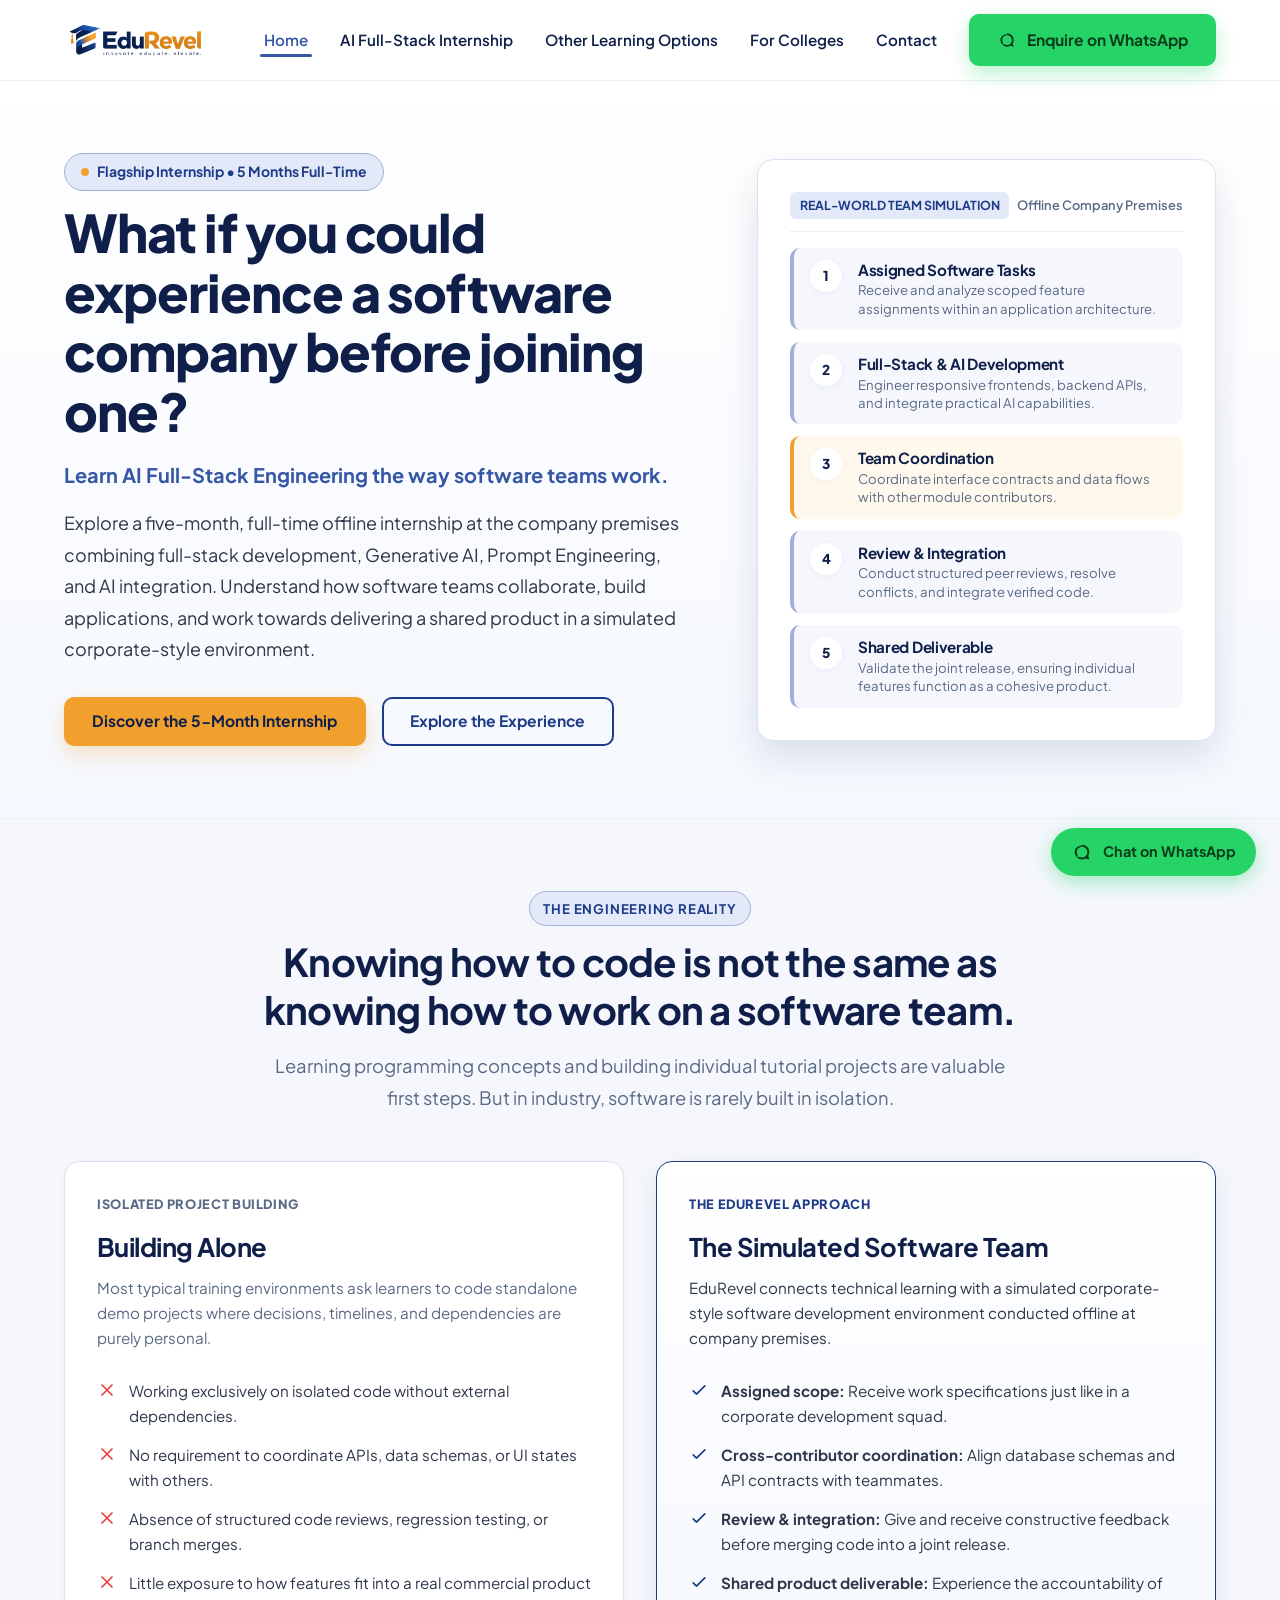
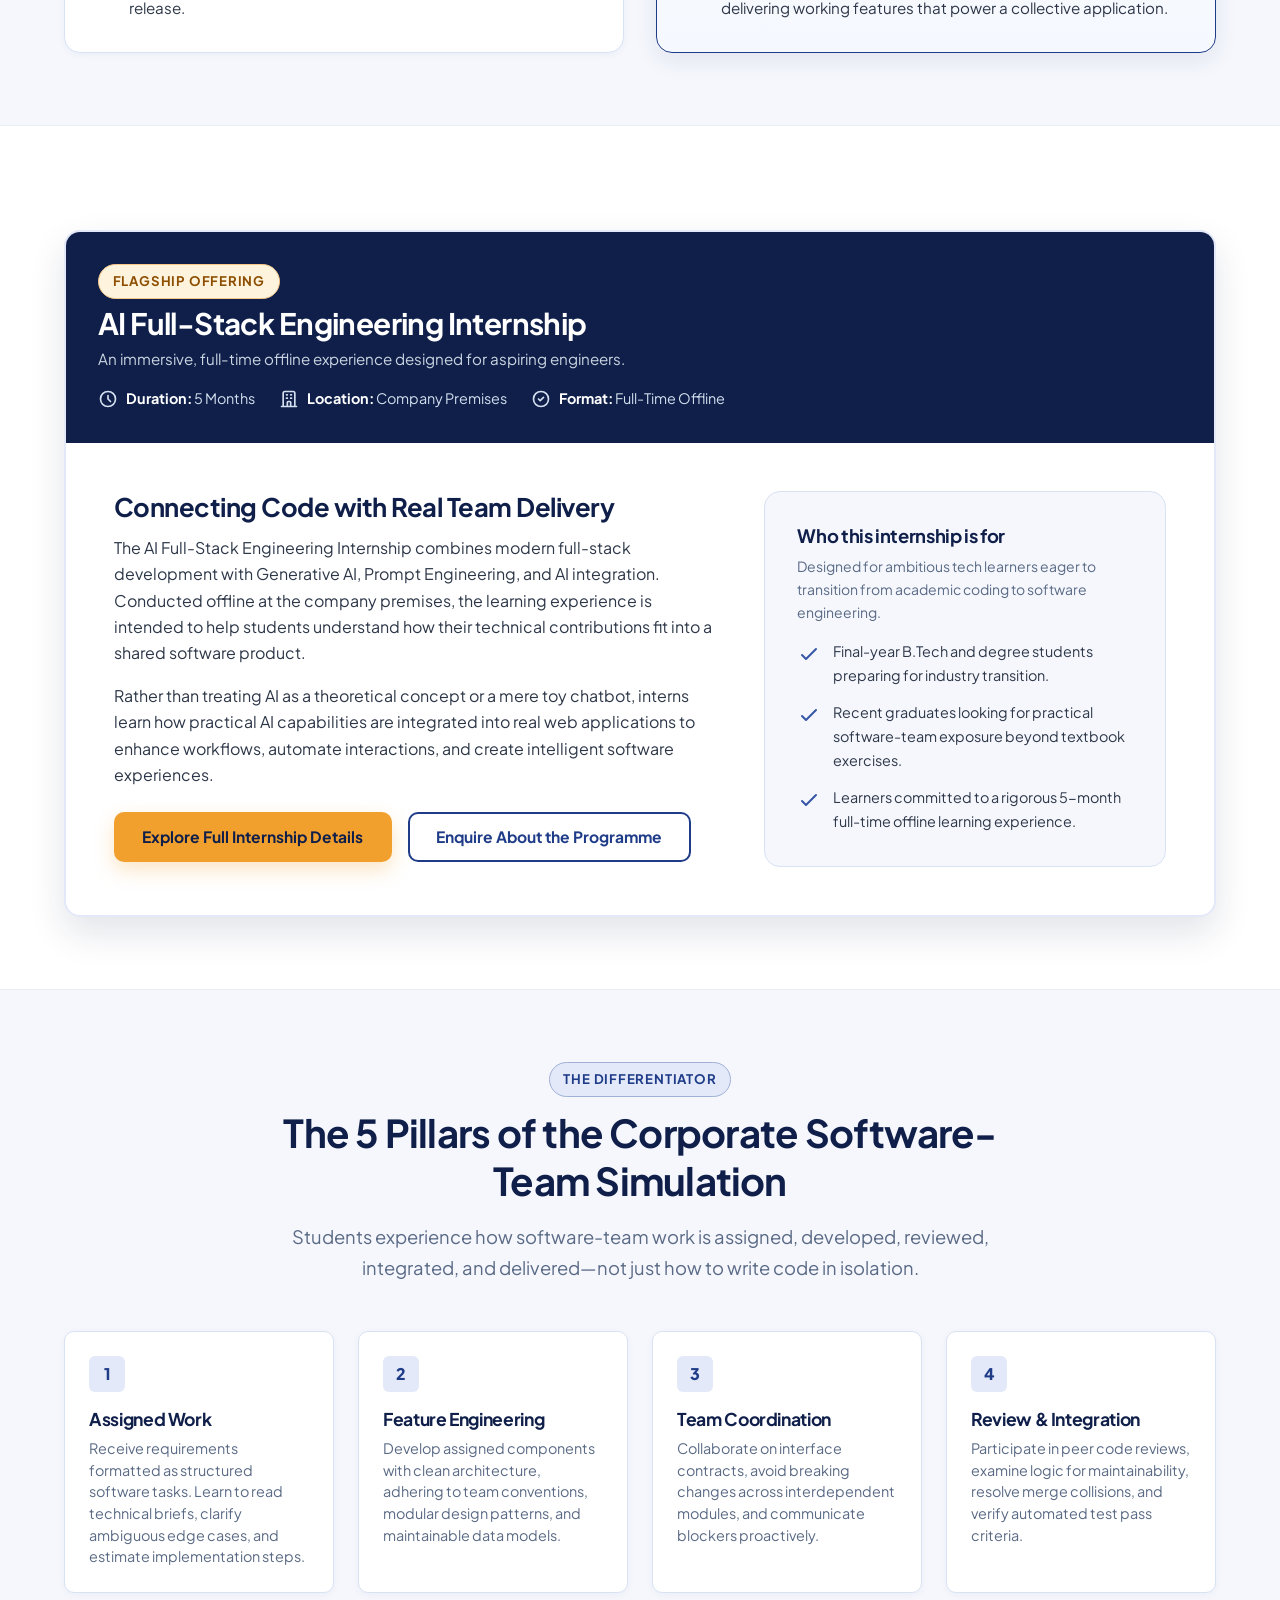
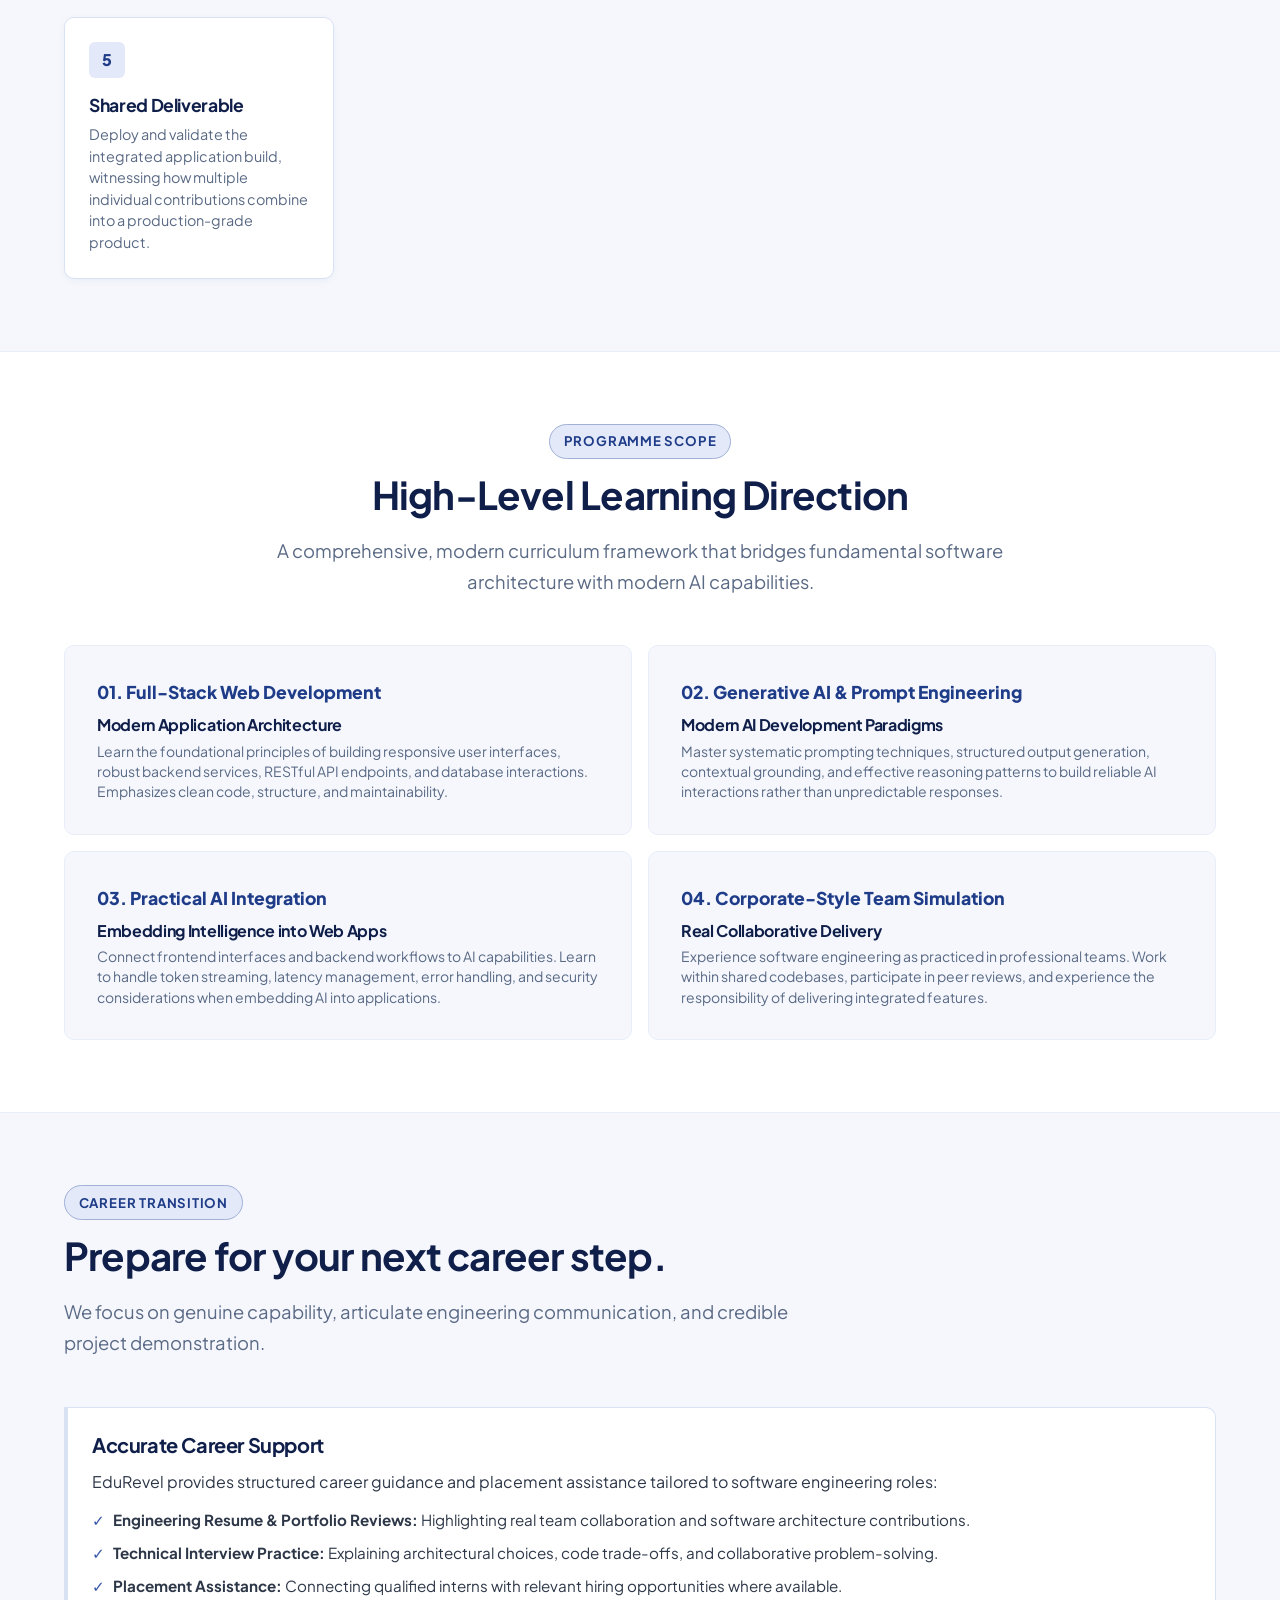
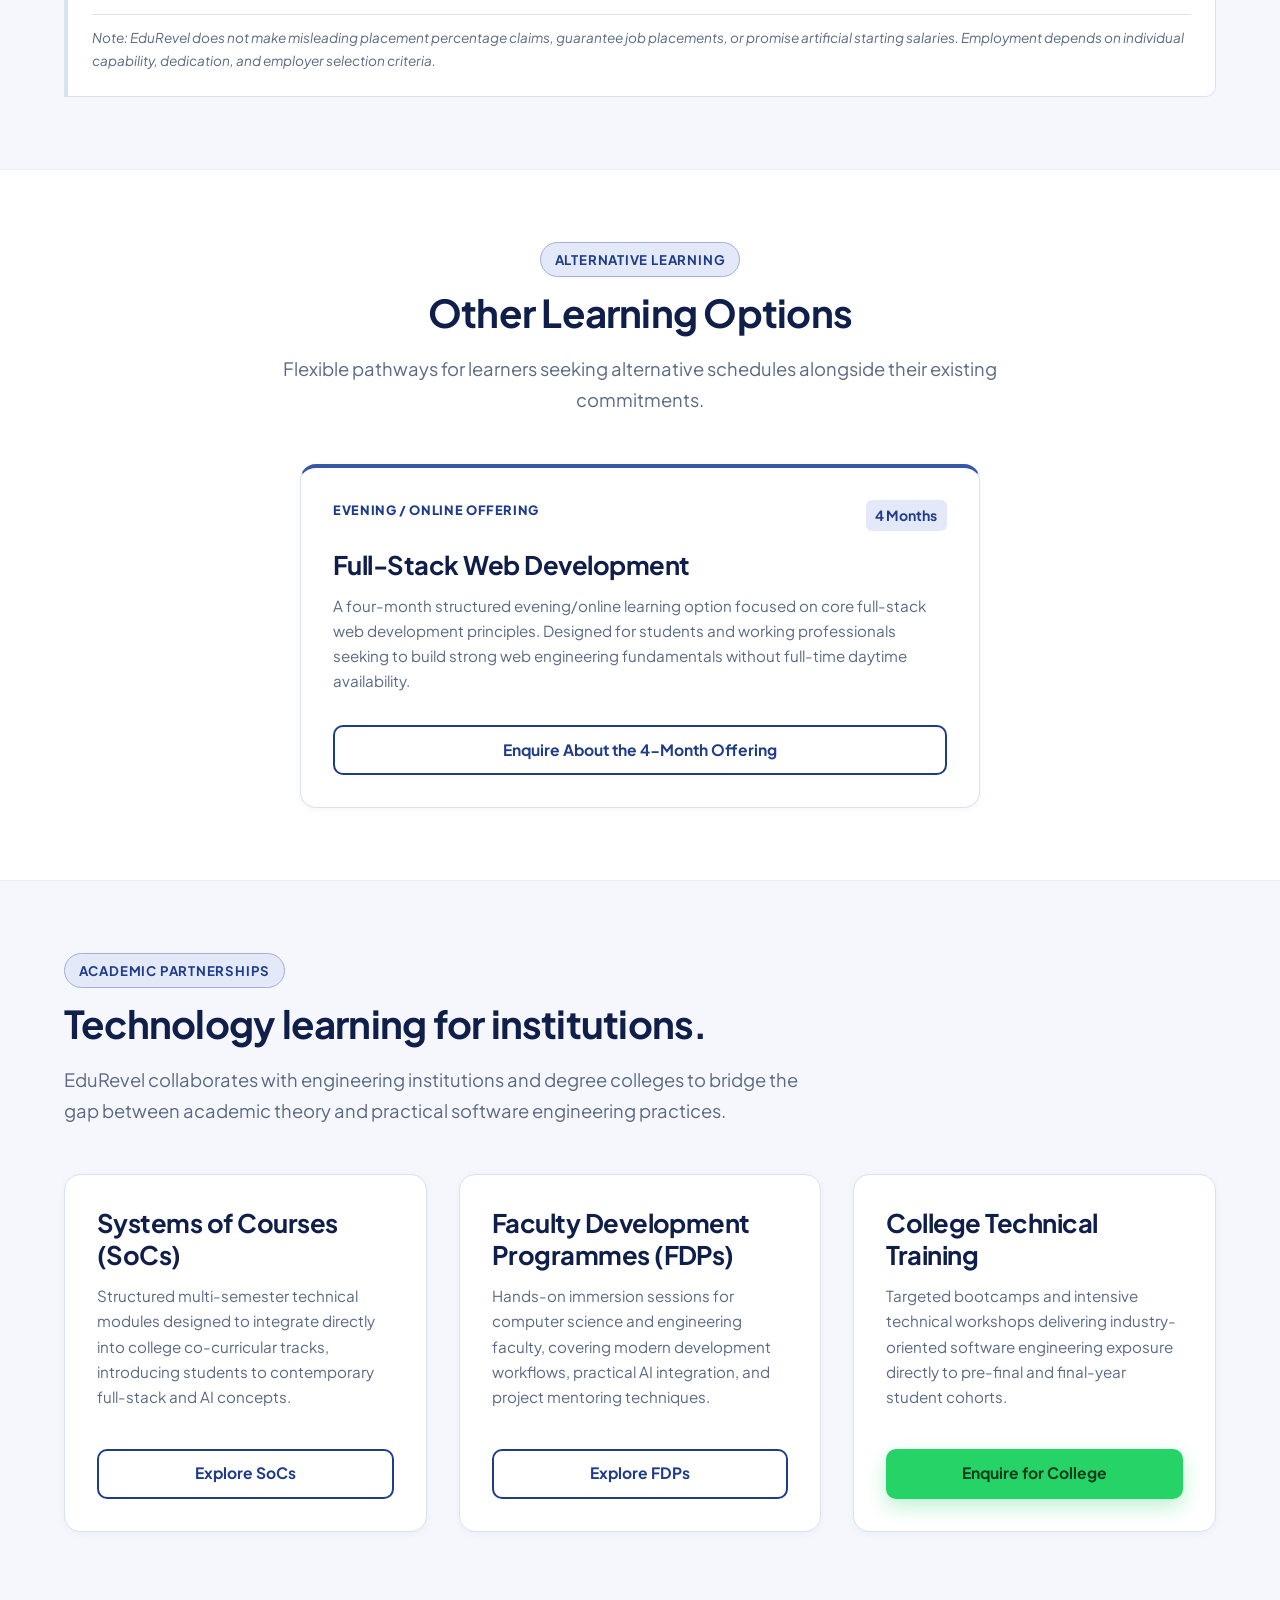
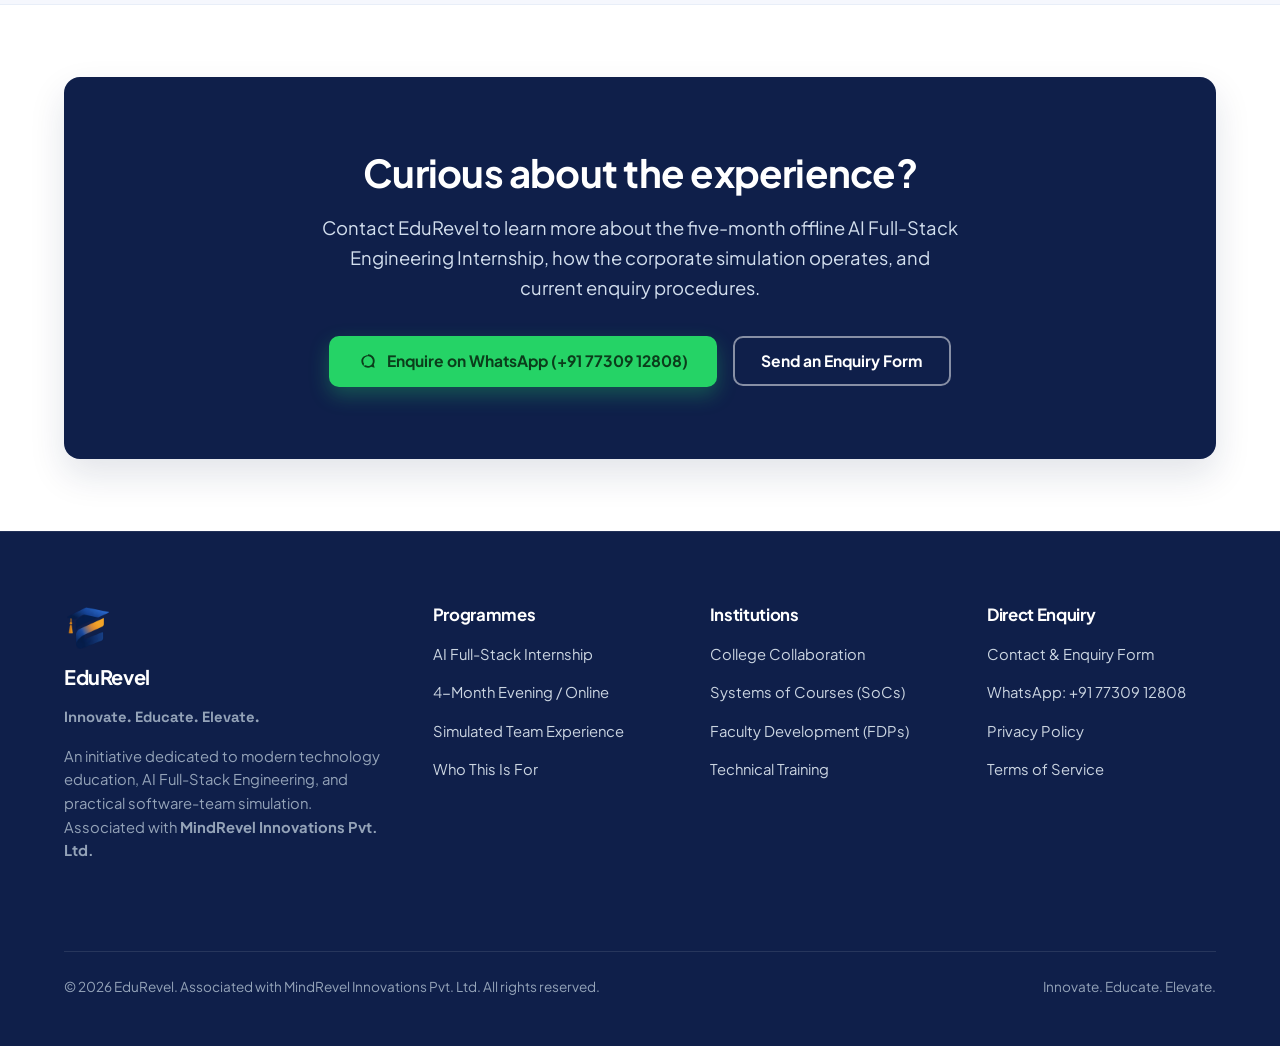
==== index.html @ 1d44868e "feat: complete EduRevel 2.0 rebuild conforming to updated specifications and mandatory rules" ====
<!DOCTYPE html>
<html lang="en">
<head>
  <meta charset="UTF-8">
  <meta name="viewport" content="width=device-width, initial-scale=1.0">
  <title>EduRevel — AI Full-Stack Engineering Internship | Innovate. Educate. Elevate.</title>
  <meta name="description" content="Explore EduRevel's 5-month, full-time offline AI Full-Stack Engineering Internship at company premises. Combine full-stack development, Generative AI, and Prompt Engineering with a simulated corporate software-team experience.">
  <meta name="keywords" content="AI Full-Stack Engineering Internship, Full-Stack Development, Generative AI, Prompt Engineering, Software Team Experience, EduRevel">
  
  <!-- Favicons and Touch Icons -->
  <link rel="icon" type="image/x-icon" href="assets/favicon.ico">
  <link rel="icon" type="image/png" sizes="32x32" href="assets/favicon-32x32.png">
  <link rel="icon" type="image/png" sizes="16x16" href="assets/favicon-16x16.png">
  <link rel="apple-touch-icon" sizes="180x180" href="assets/apple-touch-icon.png">
  <link rel="manifest" href="site.webmanifest">
  <meta name="theme-color" content="#0F1F4A">

  <!-- Core Stylesheet -->
  <link rel="stylesheet" href="assets/css/style.css">
</head>
<body>

  <!-- Site Navigation Header -->
  <header class="site-header" id="siteHeader">
    <div class="container nav-container">
      <a href="index.html" class="brand-link" aria-label="EduRevel Home">
        <img src="assets/edurevel-logo-light-bg.png" alt="EduRevel — Innovate. Educate. Elevate." class="brand-logo" width="180" height="60">
      </a>

      <!-- Mobile Navigation Hamburger -->
      <button class="mobile-menu-btn" id="mobileMenuToggle" aria-label="Toggle navigation menu" aria-expanded="false" aria-controls="primaryNav">
        <svg xmlns="http://www.w3.org/2000/svg" fill="none" viewBox="0 0 24 24" stroke="currentColor" stroke-width="2">
          <path stroke-linecap="round" stroke-linejoin="round" d="M4 6h16M4 12h16M4 18h16" />
        </svg>
      </button>

      <!-- Desktop & Mobile Menu Navigation -->
      <nav class="site-nav" id="primaryNav" aria-label="Main Navigation">
        <ul class="nav-list">
          <li><a href="index.html" class="nav-link active" aria-current="page">Home</a></li>
          <li><a href="ai-fullstack-internship.html" class="nav-link">AI Full-Stack Internship</a></li>
          <li><a href="other-learning-options.html" class="nav-link">Other Learning Options</a></li>
          <li><a href="for-colleges.html" class="nav-link">For Colleges</a></li>
          <li><a href="contact.html" class="nav-link">Contact</a></li>
        </ul>
        <div class="nav-actions">
          <a href="https://wa.me/917730912808?text=Hi%20EduRevel%2C%20I%20am%20interested%20in%20the%205-Month%20AI%20Full-Stack%20Engineering%20Internship." target="_blank" rel="noopener noreferrer" class="btn btn-whatsapp" id="headerWhatsappBtn">
            <svg xmlns="http://www.w3.org/2000/svg" viewBox="0 0 24 24">
              <path d="M12.031 6.172c-3.181 0-5.767 2.586-5.768 5.766-.001 1.298.38 2.27 1.019 3.287l-.711 2.598 2.664-.699c.974.532 1.838.82 2.8.82 3.179 0 5.766-2.587 5.766-5.766.002-3.18-2.585-5.806-5.77-5.806zm0-2.172c4.418 0 8 3.582 8 8 0 1.488-.415 2.883-1.139 4.083l1.108 4.053-4.148-1.088c-1.157.653-2.483 1.026-3.821 1.026-4.418 0-8-3.582-8-8 0-4.418 3.582-7.074 8-7.074z"/>
            </svg>
            <span>Enquire on WhatsApp</span>
          </a>
        </div>
      </nav>
    </div>
  </header>

  <main>
    <!-- Section 2: Hero Section with Central Positioning -->
    <section class="hero-section" id="hero">
      <div class="container hero-grid">
        <div class="hero-content">
          <div class="hero-pill-badge">
            <span class="dot"></span>
            <span>Flagship Internship • 5 Months Full-Time</span>
          </div>
          <h1>What if you could experience a software company before joining one?</h1>
          <p class="hero-tagline">Learn AI Full-Stack Engineering the way software teams work.</p>
          <p class="hero-desc">
            Explore a five-month, full-time offline internship at the company premises combining full-stack development, Generative AI, Prompt Engineering, and AI integration. Understand how software teams collaborate, build applications, and work towards delivering a shared product in a simulated corporate-style environment.
          </p>
          <div class="button-group">
            <a href="ai-fullstack-internship.html" class="btn btn-amber" id="heroPrimaryCta">
              Discover the 5-Month Internship
            </a>
            <a href="#corporateSimulation" class="btn btn-outline" id="heroSecondaryCta">
              Explore the Experience
            </a>
          </div>
        </div>

        <!-- Corporate Simulation Architecture Diagram Preview -->
        <div class="hero-visual-card">
          <div class="visual-header">
            <span class="visual-header-badge">Real-World Team Simulation</span>
            <span style="font-size: 0.8rem; color: var(--color-text-muted); font-weight: 600;">Offline Company Premises</span>
          </div>
          <div class="sim-workflow-steps">
            <div class="sim-step">
              <div class="sim-step-icon">1</div>
              <div class="sim-step-info">
                <h4>Assigned Software Tasks</h4>
                <p>Receive and analyze scoped feature assignments within an application architecture.</p>
              </div>
            </div>
            <div class="sim-step">
              <div class="sim-step-icon">2</div>
              <div class="sim-step-info">
                <h4>Full-Stack &amp; AI Development</h4>
                <p>Engineer responsive frontends, backend APIs, and integrate practical AI capabilities.</p>
              </div>
            </div>
            <div class="sim-step active-step">
              <div class="sim-step-icon">3</div>
              <div class="sim-step-info">
                <h4>Team Coordination</h4>
                <p>Coordinate interface contracts and data flows with other module contributors.</p>
              </div>
            </div>
            <div class="sim-step">
              <div class="sim-step-icon">4</div>
              <div class="sim-step-info">
                <h4>Review &amp; Integration</h4>
                <p>Conduct structured peer reviews, resolve conflicts, and integrate verified code.</p>
              </div>
            </div>
            <div class="sim-step">
              <div class="sim-step-icon">5</div>
              <div class="sim-step-info">
                <h4>Shared Deliverable</h4>
                <p>Validate the joint release, ensuring individual features function as a cohesive product.</p>
              </div>
            </div>
          </div>
        </div>
      </div>
    </section>

    <!-- Section 3: The Gap Between Knowing Technologies and Working on Software Teams -->
    <section class="section section-pale" id="learningGap">
      <div class="container">
        <div class="section-header text-center">
          <span class="eyebrow-badge">The Engineering Reality</span>
          <h2>Knowing how to code is not the same as knowing how to work on a software team.</h2>
          <p class="lead">
            Learning programming concepts and building individual tutorial projects are valuable first steps. But in industry, software is rarely built in isolation.
          </p>
        </div>

        <div class="gap-grid">
          <!-- Traditional / Isolated Learning Card -->
          <div class="comparison-card">
            <span class="comparison-tag standard">Isolated Project Building</span>
            <h3>Building Alone</h3>
            <p style="color: var(--color-text-muted); font-size: 0.95rem;">
              Most typical training environments ask learners to code standalone demo projects where decisions, timelines, and dependencies are purely personal.
            </p>
            <ul class="comparison-list">
              <li>
                <svg fill="none" stroke="#E53E3E" viewBox="0 0 24 24"><path stroke-linecap="round" stroke-linejoin="round" stroke-width="2" d="M6 18L18 6M6 6l12 12"/></svg>
                <span>Working exclusively on isolated code without external dependencies.</span>
              </li>
              <li>
                <svg fill="none" stroke="#E53E3E" viewBox="0 0 24 24"><path stroke-linecap="round" stroke-linejoin="round" stroke-width="2" d="M6 18L18 6M6 6l12 12"/></svg>
                <span>No requirement to coordinate APIs, data schemas, or UI states with others.</span>
              </li>
              <li>
                <svg fill="none" stroke="#E53E3E" viewBox="0 0 24 24"><path stroke-linecap="round" stroke-linejoin="round" stroke-width="2" d="M6 18L18 6M6 6l12 12"/></svg>
                <span>Absence of structured code reviews, regression testing, or branch merges.</span>
              </li>
              <li>
                <svg fill="none" stroke="#E53E3E" viewBox="0 0 24 24"><path stroke-linecap="round" stroke-linejoin="round" stroke-width="2" d="M6 18L18 6M6 6l12 12"/></svg>
                <span>Little exposure to how features fit into a real commercial product release.</span>
              </li>
            </ul>
          </div>

          <!-- EduRevel Corporate-Style Approach -->
          <div class="comparison-card highlight">
            <span class="comparison-tag edurevel">The EduRevel Approach</span>
            <h3>The Simulated Software Team</h3>
            <p style="color: var(--color-text-body); font-size: 0.95rem;">
              EduRevel connects technical learning with a simulated corporate-style software development environment conducted offline at company premises.
            </p>
            <ul class="comparison-list">
              <li>
                <svg fill="none" stroke="#1F3C88" viewBox="0 0 24 24"><path stroke-linecap="round" stroke-linejoin="round" stroke-width="2" d="M5 13l4 4L19 7"/></svg>
                <span><strong>Assigned scope:</strong> Receive work specifications just like in a corporate development squad.</span>
              </li>
              <li>
                <svg fill="none" stroke="#1F3C88" viewBox="0 0 24 24"><path stroke-linecap="round" stroke-linejoin="round" stroke-width="2" d="M5 13l4 4L19 7"/></svg>
                <span><strong>Cross-contributor coordination:</strong> Align database schemas and API contracts with teammates.</span>
              </li>
              <li>
                <svg fill="none" stroke="#1F3C88" viewBox="0 0 24 24"><path stroke-linecap="round" stroke-linejoin="round" stroke-width="2" d="M5 13l4 4L19 7"/></svg>
                <span><strong>Review &amp; integration:</strong> Give and receive constructive feedback before merging code into a joint release.</span>
              </li>
              <li>
                <svg fill="none" stroke="#1F3C88" viewBox="0 0 24 24"><path stroke-linecap="round" stroke-linejoin="round" stroke-width="2" d="M5 13l4 4L19 7"/></svg>
                <span><strong>Shared product deliverable:</strong> Experience the accountability of delivering working features that power a collective application.</span>
              </li>
            </ul>
          </div>
        </div>
      </div>
    </section>

    <!-- Section 4: AI Full-Stack Engineering Flagship Programme Preview -->
    <section class="section" id="flagshipOverview">
      <div class="container">
        <div class="flagship-box">
          <div class="flagship-header-bar">
            <div>
              <span class="eyebrow-badge amber" style="margin-bottom: 0.4rem;">Flagship Offering</span>
              <h2 style="color: var(--color-white); font-size: 1.85rem; margin-bottom: 0.25rem;">AI Full-Stack Engineering Internship</h2>
              <p style="color: #CBD5E1; margin-bottom: 0; font-size: 0.95rem;">An immersive, full-time offline experience designed for aspiring engineers.</p>
            </div>
            <div class="flagship-specs">
              <div class="spec-item">
                <svg width="20" height="20" fill="none" stroke="currentColor" viewBox="0 0 24 24"><path stroke-linecap="round" stroke-linejoin="round" stroke-width="2" d="M12 8v4l3 3m6-3a9 9 0 11-18 0 9 9 0 0118 0z"/></svg>
                <span><strong>Duration:</strong> 5 Months</span>
              </div>
              <div class="spec-item">
                <svg width="20" height="20" fill="none" stroke="currentColor" viewBox="0 0 24 24"><path stroke-linecap="round" stroke-linejoin="round" stroke-width="2" d="M19 21V5a2 2 0 00-2-2H7a2 2 0 00-2 2v16m14 0h2m-2 0h-5m-9 0H3m2 0h5M9 7h1m-1 4h1m4-4h1m-1 4h1m-5 10v-5a1 1 0 011-1h2a1 1 0 011 1v5m-4 0h4"/></svg>
                <span><strong>Location:</strong> Company Premises</span>
              </div>
              <div class="spec-item">
                <svg width="20" height="20" fill="none" stroke="currentColor" viewBox="0 0 24 24"><path stroke-linecap="round" stroke-linejoin="round" stroke-width="2" d="M9 12l2 2 4-4m6 2a9 9 0 11-18 0 9 9 0 0118 0z"/></svg>
                <span><strong>Format:</strong> Full-Time Offline</span>
              </div>
            </div>
          </div>

          <div class="flagship-body">
            <div>
              <h3>Connecting Code with Real Team Delivery</h3>
              <p>
                The AI Full-Stack Engineering Internship combines modern full-stack development with Generative AI, Prompt Engineering, and AI integration. Conducted offline at the company premises, the learning experience is intended to help students understand how their technical contributions fit into a shared software product.
              </p>
              <p>
                Rather than treating AI as a theoretical concept or a mere toy chatbot, interns learn how practical AI capabilities are integrated into real web applications to enhance workflows, automate interactions, and create intelligent software experiences.
              </p>
              <div class="button-group" style="margin-top: var(--space-lg);">
                <a href="ai-fullstack-internship.html" class="btn btn-amber">
                  Explore Full Internship Details
                </a>
                <a href="https://wa.me/917730912808?text=Hi%20EduRevel%2C%20I%20am%20interested%20in%20the%205-Month%20AI%20Full-Stack%20Engineering%20Internship." target="_blank" rel="noopener noreferrer" class="btn btn-outline">
                  Enquire About the Programme
                </a>
              </div>
            </div>

            <!-- Audience / Suitability Block -->
            <div class="audience-card" style="margin-top: 0; height: 100%;">
              <h4>Who this internship is for</h4>
              <p style="font-size: 0.875rem; color: var(--color-text-muted);">
                Designed for ambitious tech learners eager to transition from academic coding to software engineering.
              </p>
              <div style="display: flex; flex-direction: column; gap: 0.85rem; margin-top: 1rem;">
                <div class="audience-item">
                  <svg fill="none" stroke="currentColor" viewBox="0 0 24 24"><path stroke-linecap="round" stroke-linejoin="round" stroke-width="2" d="M5 13l4 4L19 7"/></svg>
                  <span style="font-size: 0.9rem;">Final-year B.Tech and degree students preparing for industry transition.</span>
                </div>
                <div class="audience-item">
                  <svg fill="none" stroke="currentColor" viewBox="0 0 24 24"><path stroke-linecap="round" stroke-linejoin="round" stroke-width="2" d="M5 13l4 4L19 7"/></svg>
                  <span style="font-size: 0.9rem;">Recent graduates looking for practical software-team exposure beyond textbook exercises.</span>
                </div>
                <div class="audience-item">
                  <svg fill="none" stroke="currentColor" viewBox="0 0 24 24"><path stroke-linecap="round" stroke-linejoin="round" stroke-width="2" d="M5 13l4 4L19 7"/></svg>
                  <span style="font-size: 0.9rem;">Learners committed to a rigorous 5-month full-time offline learning experience.</span>
                </div>
              </div>
            </div>
          </div>
        </div>
      </div>
    </section>

    <!-- Section 5: The Simulated Corporate-Style Learning Experience -->
    <section class="section section-pale" id="corporateSimulation">
      <div class="container">
        <div class="section-header text-center">
          <span class="eyebrow-badge">The Differentiator</span>
          <h2>The 5 Pillars of the Corporate Software-Team Simulation</h2>
          <p class="lead">
            Students experience how software-team work is assigned, developed, reviewed, integrated, and delivered—not just how to write code in isolation.
          </p>
        </div>

        <div class="pillars-grid">
          <div class="pillar-card">
            <div class="pillar-number">1</div>
            <h3>Assigned Work</h3>
            <p>
              Receive requirements formatted as structured software tasks. Learn to read technical briefs, clarify ambiguous edge cases, and estimate implementation steps.
            </p>
          </div>

          <div class="pillar-card">
            <div class="pillar-number">2</div>
            <h3>Feature Engineering</h3>
            <p>
              Develop assigned components with clean architecture, adhering to team conventions, modular design patterns, and maintainable data models.
            </p>
          </div>

          <div class="pillar-card">
            <div class="pillar-number">3</div>
            <h3>Team Coordination</h3>
            <p>
              Collaborate on interface contracts, avoid breaking changes across interdependent modules, and communicate blockers proactively.
            </p>
          </div>

          <div class="pillar-card">
            <div class="pillar-number">4</div>
            <h3>Review &amp; Integration</h3>
            <p>
              Participate in peer code reviews, examine logic for maintainability, resolve merge collisions, and verify automated test pass criteria.
            </p>
          </div>

          <div class="pillar-card">
            <div class="pillar-number">5</div>
            <h3>Shared Deliverable</h3>
            <p>
              Deploy and validate the integrated application build, witnessing how multiple individual contributions combine into a production-grade product.
            </p>
          </div>
        </div>
      </div>
    </section>

    <!-- Section 6: High-Level Learning Direction Overview -->
    <section class="section" id="learningDirection">
      <div class="container">
        <div class="section-header text-center">
          <span class="eyebrow-badge">Programme Scope</span>
          <h2>High-Level Learning Direction</h2>
          <p class="lead">
            A comprehensive, modern curriculum framework that bridges fundamental software architecture with modern AI capabilities.
          </p>
        </div>

        <div class="flagship-learning-areas">
          <div class="learning-card" style="padding: var(--space-xl);">
            <div style="font-weight: 800; font-size: 1.1rem; color: var(--color-primary-blue); margin-bottom: 0.5rem;">01. Full-Stack Web Development</div>
            <h4>Modern Application Architecture</h4>
            <p>
              Learn the foundational principles of building responsive user interfaces, robust backend services, RESTful API endpoints, and database interactions. Emphasizes clean code, structure, and maintainability.
            </p>
          </div>

          <div class="learning-card" style="padding: var(--space-xl);">
            <div style="font-weight: 800; font-size: 1.1rem; color: var(--color-primary-blue); margin-bottom: 0.5rem;">02. Generative AI &amp; Prompt Engineering</div>
            <h4>Modern AI Development Paradigms</h4>
            <p>
              Master systematic prompting techniques, structured output generation, contextual grounding, and effective reasoning patterns to build reliable AI interactions rather than unpredictable responses.
            </p>
          </div>

          <div class="learning-card" style="padding: var(--space-xl);">
            <div style="font-weight: 800; font-size: 1.1rem; color: var(--color-primary-blue); margin-bottom: 0.5rem;">03. Practical AI Integration</div>
            <h4>Embedding Intelligence into Web Apps</h4>
            <p>
              Connect frontend interfaces and backend workflows to AI capabilities. Learn to handle token streaming, latency management, error handling, and security considerations when embedding AI into applications.
            </p>
          </div>

          <div class="learning-card" style="padding: var(--space-xl);">
            <div style="font-weight: 800; font-size: 1.1rem; color: var(--color-primary-blue); margin-bottom: 0.5rem;">04. Corporate-Style Team Simulation</div>
            <h4>Real Collaborative Delivery</h4>
            <p>
              Experience software engineering as practiced in professional teams. Work within shared codebases, participate in peer reviews, and experience the responsibility of delivering integrated features.
            </p>
          </div>
        </div>
      </div>
    </section>

    <!-- Section 7: Career Guidance and Placement Assistance (Truthful & Accurate) -->
    <section class="section section-pale" id="careerGuidance">
      <div class="container">
        <div class="section-header">
          <span class="eyebrow-badge">Career Transition</span>
          <h2>Prepare for your next career step.</h2>
          <p class="lead">
            We focus on genuine capability, articulate engineering communication, and credible project demonstration.
          </p>
        </div>

        <div class="career-truth-box">
          <h3 style="font-size: 1.25rem; color: var(--color-dark-navy);">Accurate Career Support</h3>
          <p style="margin-bottom: 0.75rem;">
            EduRevel provides structured career guidance and placement assistance tailored to software engineering roles:
          </p>
          <ul style="list-style: none; display: flex; flex-direction: column; gap: 0.5rem; margin-bottom: 1rem;">
            <li style="display: flex; gap: 0.5rem; font-size: 0.95rem;">
              <span style="color: var(--color-action-blue); font-weight: 800;">✓</span>
              <span><strong>Engineering Resume &amp; Portfolio Reviews:</strong> Highlighting real team collaboration and software architecture contributions.</span>
            </li>
            <li style="display: flex; gap: 0.5rem; font-size: 0.95rem;">
              <span style="color: var(--color-action-blue); font-weight: 800;">✓</span>
              <span><strong>Technical Interview Practice:</strong> Explaining architectural choices, code trade-offs, and collaborative problem-solving.</span>
            </li>
            <li style="display: flex; gap: 0.5rem; font-size: 0.95rem;">
              <span style="color: var(--color-action-blue); font-weight: 800;">✓</span>
              <span><strong>Placement Assistance:</strong> Connecting qualified interns with relevant hiring opportunities where available.</span>
            </li>
          </ul>
          <p style="font-size: 0.85rem; color: var(--color-text-muted); margin-bottom: 0; border-top: 1px solid var(--color-border); padding-top: 0.75rem;">
            <em>Note: EduRevel does not make misleading placement percentage claims, guarantee job placements, or promise artificial starting salaries. Employment depends on individual capability, dedication, and employer selection criteria.</em>
          </p>
        </div>
      </div>
    </section>

    <!-- Section 8: Other Learning Options (Only Confirmed Offerings) -->
    <section class="section" id="otherOptions">
      <div class="container">
        <div class="section-header text-center">
          <span class="eyebrow-badge">Alternative Learning</span>
          <h2>Other Learning Options</h2>
          <p class="lead">
            Flexible pathways for learners seeking alternative schedules alongside their existing commitments.
          </p>
        </div>

        <div style="max-width: 680px; margin: 0 auto;">
          <div class="comparison-card" style="border-top: 4px solid var(--color-action-blue);">
            <div style="display: flex; justify-content: space-between; align-items: flex-start; margin-bottom: var(--space-sm);">
              <span class="comparison-tag edurevel">Evening / Online Offering</span>
              <span style="font-weight: 700; color: var(--color-primary-blue); font-size: 0.875rem; background: var(--color-pale-blue); padding: 0.25rem 0.6rem; border-radius: var(--radius-sm);">4 Months</span>
            </div>
            <h3>Full-Stack Web Development</h3>
            <p style="color: var(--color-text-muted); font-size: 0.95rem;">
              A four-month structured evening/online learning option focused on core full-stack web development principles. Designed for students and working professionals seeking to build strong web engineering fundamentals without full-time daytime availability.
            </p>
            <div style="margin-top: auto; padding-top: var(--space-md);">
              <a href="https://wa.me/917730912808?text=Hi%20EduRevel%2C%20I%20am%20interested%20in%20the%204-Month%20Evening%2FOnline%20learning%20option." target="_blank" rel="noopener noreferrer" class="btn btn-outline" style="width: 100%;">
                Enquire About the 4-Month Offering
              </a>
            </div>
          </div>
        </div>
      </div>
    </section>

    <!-- Section 9: Institutional Training for Colleges -->
    <section class="section section-pale" id="forColleges">
      <div class="container">
        <div class="section-header">
          <span class="eyebrow-badge">Academic Partnerships</span>
          <h2>Technology learning for institutions.</h2>
          <p class="lead">
            EduRevel collaborates with engineering institutions and degree colleges to bridge the gap between academic theory and practical software engineering practices.
          </p>
        </div>

        <div class="colleges-grid">
          <div class="college-offering-card">
            <div>
              <h3>Systems of Courses (SoCs)</h3>
              <p style="color: var(--color-text-muted); font-size: 0.95rem;">
                Structured multi-semester technical modules designed to integrate directly into college co-curricular tracks, introducing students to contemporary full-stack and AI concepts.
              </p>
            </div>
            <div style="margin-top: var(--space-lg);">
              <a href="for-colleges.html" class="btn btn-outline" style="width: 100%;">Explore SoCs</a>
            </div>
          </div>

          <div class="college-offering-card">
            <div>
              <h3>Faculty Development Programmes (FDPs)</h3>
              <p style="color: var(--color-text-muted); font-size: 0.95rem;">
                Hands-on immersion sessions for computer science and engineering faculty, covering modern development workflows, practical AI integration, and project mentoring techniques.
              </p>
            </div>
            <div style="margin-top: var(--space-lg);">
              <a href="for-colleges.html" class="btn btn-outline" style="width: 100%;">Explore FDPs</a>
            </div>
          </div>

          <div class="college-offering-card">
            <div>
              <h3>College Technical Training</h3>
              <p style="color: var(--color-text-muted); font-size: 0.95rem;">
                Targeted bootcamps and intensive technical workshops delivering industry-oriented software engineering exposure directly to pre-final and final-year student cohorts.
              </p>
            </div>
            <div style="margin-top: var(--space-lg);">
              <a href="https://wa.me/917730912808?text=Hi%20EduRevel%2C%20I%20am%20representing%20an%20institution%20and%20would%20like%20to%20enquire%20about%20college%20training%20collaboration." target="_blank" rel="noopener noreferrer" class="btn btn-whatsapp" style="width: 100%;">
                Enquire for College
              </a>
            </div>
          </div>
        </div>
      </div>
    </section>

    <!-- Section 10: Final CTA Section -->
    <section class="section" id="finalCta">
      <div class="container">
        <div class="cta-banner">
          <h2>Curious about the experience?</h2>
          <p>
            Contact EduRevel to learn more about the five-month offline AI Full-Stack Engineering Internship, how the corporate simulation operates, and current enquiry procedures.
          </p>
          <div class="button-group" style="justify-content: center;">
            <a href="https://wa.me/917730912808?text=Hi%20EduRevel%2C%20I%20am%20interested%20in%20the%205-Month%20AI%20Full-Stack%20Engineering%20Internship." target="_blank" rel="noopener noreferrer" class="btn btn-whatsapp" id="finalWhatsappCta">
              <svg xmlns="http://www.w3.org/2000/svg" viewBox="0 0 24 24">
                <path d="M12.031 6.172c-3.181 0-5.767 2.586-5.768 5.766-.001 1.298.38 2.27 1.019 3.287l-.711 2.598 2.664-.699c.974.532 1.838.82 2.8.82 3.179 0 5.766-2.587 5.766-5.766.002-3.18-2.585-5.806-5.77-5.806zm0-2.172c4.418 0 8 3.582 8 8 0 1.488-.415 2.883-1.139 4.083l1.108 4.053-4.148-1.088c-1.157.653-2.483 1.026-3.821 1.026-4.418 0-8-3.582-8-8 0-4.418 3.582-7.074 8-7.074z"/>
              </svg>
              <span>Enquire on WhatsApp (+91 77309 12808)</span>
            </a>
            <a href="contact.html" class="btn btn-outline-white">
              Send an Enquiry Form
            </a>
          </div>
        </div>
      </div>
    </section>
  </main>

  <!-- Global Footer -->
  <footer class="site-footer" id="siteFooter">
    <div class="container">
      <div class="footer-grid">
        <div class="footer-brand">
          <img src="assets/edurevel-symbol.png" alt="EduRevel Symbol" width="48" height="48" style="margin-bottom: 0.75rem;">
          <h3 style="color: var(--color-white); font-size: 1.25rem;">EduRevel</h3>
          <p class="footer-tagline">Innovate. Educate. Elevate.</p>
          <p>
            An initiative dedicated to modern technology education, AI Full-Stack Engineering, and practical software-team simulation.<br>
            Associated with <strong>MindRevel Innovations Pvt. Ltd.</strong>
          </p>
        </div>

        <div class="footer-col">
          <h4>Programmes</h4>
          <ul class="footer-links">
            <li><a href="ai-fullstack-internship.html">AI Full-Stack Internship</a></li>
            <li><a href="other-learning-options.html">4-Month Evening / Online</a></li>
            <li><a href="ai-fullstack-internship.html#experience">Simulated Team Experience</a></li>
            <li><a href="ai-fullstack-internship.html#whoFor">Who This Is For</a></li>
          </ul>
        </div>

        <div class="footer-col">
          <h4>Institutions</h4>
          <ul class="footer-links">
            <li><a href="for-colleges.html">College Collaboration</a></li>
            <li><a href="for-colleges.html#socs">Systems of Courses (SoCs)</a></li>
            <li><a href="for-colleges.html#fdps">Faculty Development (FDPs)</a></li>
            <li><a href="for-colleges.html#institutional">Technical Training</a></li>
          </ul>
        </div>

        <div class="footer-col">
          <h4>Direct Enquiry</h4>
          <ul class="footer-links">
            <li><a href="contact.html">Contact &amp; Enquiry Form</a></li>
            <li><a href="https://wa.me/917730912808" target="_blank" rel="noopener noreferrer">WhatsApp: +91 77309 12808</a></li>
            <li><a href="privacy.html">Privacy Policy</a></li>
            <li><a href="terms.html">Terms of Service</a></li>
          </ul>
        </div>
      </div>

      <div class="footer-bottom">
        <div>&copy; 2026 EduRevel. Associated with MindRevel Innovations Pvt. Ltd. All rights reserved.</div>
        <div>Innovate. Educate. Elevate.</div>
      </div>
    </div>
  </footer>

  <!-- Floating Accessible WhatsApp Action -->
  <a href="https://wa.me/917730912808?text=Hi%20EduRevel%2C%20I%20am%20inquiring%20about%20your%20programmes." class="whatsapp-floating" target="_blank" rel="noopener noreferrer" aria-label="Chat with EduRevel on WhatsApp">
    <svg xmlns="http://www.w3.org/2000/svg" viewBox="0 0 24 24">
      <path d="M12.031 6.172c-3.181 0-5.767 2.586-5.768 5.766-.001 1.298.38 2.27 1.019 3.287l-.711 2.598 2.664-.699c.974.532 1.838.82 2.8.82 3.179 0 5.766-2.587 5.766-5.766.002-3.18-2.585-5.806-5.77-5.806zm0-2.172c4.418 0 8 3.582 8 8 0 1.488-.415 2.883-1.139 4.083l1.108 4.053-4.148-1.088c-1.157.653-2.483 1.026-3.821 1.026-4.418 0-8-3.582-8-8 0-4.418 3.582-7.074 8-7.074z"/>
    </svg>
    <span>Chat on WhatsApp</span>
  </a>

  <!-- Main JavaScript Bundle -->
  <script src="assets/js/main.js"></script>
</body>
</html>
---- assets/css/style.css ----
/* ==========================================================================
   EduRevel Design System & Core Stylesheet
   Version: 2.0 Rebuild Baseline
   Brand Palette:
   - Dark Navy: #0F1F4A
   - Primary Blue: #1F3C88
   - Action Blue: #3656A6
   - Soft Blue: #6B87C9
   - Muted Blue: #A0B0D6
   - Pale Blue: #E3E9F9
   - White: #FFFFFF
   - EduRevel Amber: #F2A02D (Dark navy text on amber buttons)
   - WhatsApp Green: #25D366
   ========================================================================== */

@import url('https://fonts.googleapis.com/css2?family=Plus+Jakarta+Sans:wght@400;500;600;700;800&family=Space+Grotesk:wght@500;600;700&display=swap');

:root {
  /* Brand Color Tokens */
  --color-dark-navy: #0F1F4A;
  --color-primary-blue: #1F3C88;
  --color-action-blue: #3656A6;
  --color-soft-blue: #6B87C9;
  --color-muted-blue: #A0B0D6;
  --color-pale-blue: #E3E9F9;
  --color-pale-surface: #F5F7FD;
  --color-white: #FFFFFF;
  --color-amber: #F2A02D;
  --color-amber-hover: #e09224;
  --color-whatsapp: #25D366;
  --color-whatsapp-dark: #1EBE5B;
  
  /* Text and Neutral Tokens */
  --color-text-main: #0F1F4A;
  --color-text-body: #2D3748;
  --color-text-muted: #5A6A85;
  --color-text-light: #F8FAFC;
  --color-border: #D8E2F3;
  --color-border-subtle: #E8EEF8;
  --color-card-bg: #FFFFFF;

  /* Typography */
  --font-sans: 'Plus Jakarta Sans', system-ui, -apple-system, BlinkMacSystemFont, 'Segoe UI', Roboto, sans-serif;
  --font-mono: 'Space Grotesk', ui-monospace, monospace;

  /* Spacing Scale */
  --space-2xs: 0.25rem;
  --space-xs: 0.5rem;
  --space-sm: 0.75rem;
  --space-md: 1rem;
  --space-lg: 1.5rem;
  --space-xl: 2rem;
  --space-2xl: 3rem;
  --space-3xl: 4.5rem;
  --space-4xl: 6rem;

  /* Layout */
  --container-max-width: 1200px;
  --container-padding: 1.5rem;
  --header-height: 80px;

  /* Transitions & Shadows */
  --radius-sm: 6px;
  --radius-md: 10px;
  --radius-lg: 16px;
  --radius-full: 9999px;

  --shadow-subtle: 0 2px 8px rgba(15, 31, 74, 0.04);
  --shadow-md: 0 8px 24px rgba(15, 31, 74, 0.08);
  --shadow-lg: 0 16px 36px rgba(15, 31, 74, 0.12);
  --shadow-amber: 0 8px 20px rgba(242, 160, 45, 0.28);
  --shadow-whatsapp: 0 8px 20px rgba(37, 211, 102, 0.3);

  --transition-fast: 0.18s ease;
  --transition-normal: 0.25s ease;
}

/* CSS Reset & Box Sizing */
*, *::before, *::after {
  box-sizing: border-box;
  margin: 0;
  padding: 0;
}

html {
  font-family: var(--font-sans);
  color: var(--color-text-main);
  background-color: var(--color-white);
  scroll-behavior: smooth;
  text-rendering: optimizeLegibility;
  -webkit-font-smoothing: antialiased;
}

body {
  font-family: var(--font-sans);
  font-size: 1rem;
  line-height: 1.65;
  color: var(--color-text-body);
  background-color: var(--color-white);
  min-height: 100vh;
  display: flex;
  flex-direction: column;
}

main {
  flex: 1;
}

img, svg {
  display: block;
  max-width: 100%;
  height: auto;
}

a {
  color: var(--color-action-blue);
  text-decoration: none;
  transition: color var(--transition-fast);
}

a:hover {
  color: var(--color-primary-blue);
}

/* Focus Visible for Accessibility (WCAG 2.2 AA) */
a:focus-visible,
button:focus-visible,
input:focus-visible,
textarea:focus-visible,
select:focus-visible {
  outline: 3px solid var(--color-action-blue);
  outline-offset: 3px;
}

/* Typography Hierarchy */
h1, h2, h3, h4, h5, h6 {
  color: var(--color-dark-navy);
  font-weight: 700;
  line-height: 1.25;
  letter-spacing: -0.02em;
}

h1 {
  font-size: clamp(2rem, 4vw + 1rem, 3.25rem);
  font-weight: 800;
  line-height: 1.15;
  margin-bottom: var(--space-md);
}

h2 {
  font-size: clamp(1.65rem, 2.5vw + 0.75rem, 2.4rem);
  margin-bottom: var(--space-md);
}

h3 {
  font-size: clamp(1.25rem, 1.5vw + 0.5rem, 1.6rem);
  margin-bottom: var(--space-sm);
}

h4 {
  font-size: 1.15rem;
  margin-bottom: var(--space-xs);
}

p {
  margin-bottom: var(--space-md);
}

p.lead {
  font-size: 1.15rem;
  line-height: 1.7;
  color: var(--color-text-muted);
}

/* Layout Utilities */
.container {
  width: 100%;
  max-width: var(--container-max-width);
  margin-left: auto;
  margin-right: auto;
  padding-left: var(--container-padding);
  padding-right: var(--container-padding);
}

.section {
  padding-top: var(--space-3xl);
  padding-bottom: var(--space-3xl);
}

@media (max-width: 768px) {
  .section {
    padding-top: var(--space-2xl);
    padding-bottom: var(--space-2xl);
  }
}

.section-pale {
  background-color: var(--color-pale-surface);
  border-top: 1px solid var(--color-border-subtle);
  border-bottom: 1px solid var(--color-border-subtle);
}

.section-navy {
  background-color: var(--color-dark-navy);
  color: var(--color-pale-blue);
}

.section-navy h2,
.section-navy h3,
.section-navy h4 {
  color: var(--color-white);
}

.section-navy p {
  color: #D3DFEE;
}

/* Header & Section Title Blocks */
.section-header {
  max-width: 760px;
  margin-bottom: var(--space-2xl);
}

.section-header.text-center {
  margin-left: auto;
  margin-right: auto;
  text-align: center;
}

.eyebrow-badge {
  display: inline-flex;
  align-items: center;
  gap: 0.5rem;
  padding: 0.35rem 0.85rem;
  background-color: var(--color-pale-blue);
  color: var(--color-primary-blue);
  font-size: 0.825rem;
  font-weight: 700;
  text-transform: uppercase;
  letter-spacing: 0.06em;
  border-radius: var(--radius-full);
  margin-bottom: var(--space-sm);
  border: 1px solid var(--color-muted-blue);
}

.eyebrow-badge.amber {
  background-color: #FEF3DC;
  color: #8C4E00;
  border-color: #F8C888;
}

.eyebrow-badge.navy {
  background-color: rgba(227, 233, 249, 0.12);
  color: #A0B0D6;
  border-color: rgba(160, 176, 214, 0.3);
}

/* Buttons */
.btn {
  display: inline-flex;
  align-items: center;
  justify-content: center;
  gap: 0.6rem;
  padding: 0.85rem 1.65rem;
  font-size: 0.975rem;
  font-weight: 700;
  border-radius: var(--radius-md);
  cursor: pointer;
  border: 2px solid transparent;
  transition: all var(--transition-normal);
  text-align: center;
  line-height: 1.2;
}

/* Primary Amber Button (Dark Navy Text on Amber) */
.btn-amber {
  background-color: var(--color-amber);
  color: var(--color-dark-navy) !important;
  box-shadow: var(--shadow-amber);
}

.btn-amber:hover {
  background-color: var(--color-amber-hover);
  transform: translateY(-2px);
  box-shadow: 0 12px 24px rgba(242, 160, 45, 0.35);
}

/* Secondary Ghost / Outline Buttons */
.btn-outline {
  background-color: transparent;
  color: var(--color-primary-blue) !important;
  border-color: var(--color-primary-blue);
}

.btn-outline:hover {
  background-color: var(--color-pale-blue);
  color: var(--color-dark-navy) !important;
  transform: translateY(-2px);
}

.btn-outline-white {
  background-color: transparent;
  color: var(--color-white) !important;
  border-color: rgba(255, 255, 255, 0.5);
}

.btn-outline-white:hover {
  background-color: rgba(255, 255, 255, 0.12);
  border-color: var(--color-white);
  transform: translateY(-2px);
}

/* WhatsApp Conversion Button */
.btn-whatsapp {
  background-color: var(--color-whatsapp);
  color: #0b3d1b !important;
  font-weight: 700;
  box-shadow: var(--shadow-whatsapp);
}

.btn-whatsapp:hover {
  background-color: var(--color-whatsapp-dark);
  color: #ffffff !important;
  transform: translateY(-2px);
  box-shadow: 0 12px 24px rgba(37, 211, 102, 0.4);
}

.btn-whatsapp svg {
  fill: currentColor;
  width: 1.25rem;
  height: 1.25rem;
}

.button-group {
  display: flex;
  flex-wrap: wrap;
  gap: var(--space-md);
  align-items: center;
}

/* Header & Navigation Bar */
.site-header {
  position: sticky;
  top: 0;
  z-index: 1000;
  background-color: rgba(255, 255, 255, 0.96);
  backdrop-filter: blur(10px);
  -webkit-backdrop-filter: blur(10px);
  border-bottom: 1px solid var(--color-border-subtle);
  transition: all var(--transition-fast);
}

.nav-container {
  display: flex;
  align-items: center;
  justify-content: space-between;
  height: var(--header-height);
}

.brand-link {
  display: flex;
  align-items: center;
  text-decoration: none;
}

.brand-logo {
  height: 48px;
  width: auto;
  object-fit: contain;
}

.site-nav {
  display: flex;
  align-items: center;
  gap: 1.75rem;
}

.nav-list {
  display: flex;
  list-style: none;
  gap: 1.5rem;
  align-items: center;
}

.nav-link {
  font-size: 0.95rem;
  font-weight: 600;
  color: var(--color-dark-navy);
  padding: 0.5rem 0.25rem;
  position: relative;
  transition: color var(--transition-fast);
}

.nav-link:hover,
.nav-link.active {
  color: var(--color-action-blue);
}

.nav-link.active::after {
  content: '';
  position: absolute;
  bottom: 0;
  left: 0;
  width: 100%;
  height: 3px;
  background-color: var(--color-action-blue);
  border-radius: var(--radius-full);
}

.nav-actions {
  display: flex;
  align-items: center;
  gap: 1rem;
}

/* Mobile Nav Toggle */
.mobile-menu-btn {
  display: none;
  background: none;
  border: 1px solid var(--color-border);
  padding: 0.6rem;
  border-radius: var(--radius-sm);
  color: var(--color-dark-navy);
  cursor: pointer;
}

.mobile-menu-btn svg {
  width: 24px;
  height: 24px;
}

@media (max-width: 992px) {
  .site-nav {
    position: fixed;
    top: var(--header-height);
    left: 0;
    right: 0;
    bottom: 0;
    background-color: var(--color-white);
    flex-direction: column;
    align-items: stretch;
    padding: var(--space-xl) var(--container-padding);
    gap: var(--space-lg);
    transform: translateY(-120%);
    opacity: 0;
    pointer-events: none;
    transition: all var(--transition-normal);
    border-bottom: 2px solid var(--color-border);
    overflow-y: auto;
  }

  .site-nav.is-open {
    transform: translateY(0);
    opacity: 1;
    pointer-events: auto;
  }

  .nav-list {
    flex-direction: column;
    align-items: flex-start;
    gap: 1.25rem;
    width: 100%;
  }

  .nav-link {
    font-size: 1.15rem;
    width: 100%;
    padding: 0.5rem 0;
    border-bottom: 1px solid var(--color-border-subtle);
  }

  .nav-actions {
    flex-direction: column;
    width: 100%;
  }

  .nav-actions .btn {
    width: 100%;
  }

  .mobile-menu-btn {
    display: inline-flex;
  }
}

/* Hero Section */
.hero-section {
  padding-top: var(--space-3xl);
  padding-bottom: var(--space-3xl);
  background: linear-gradient(180deg, #FFFFFF 0%, #F5F8FE 100%);
  position: relative;
  overflow: hidden;
}

.hero-grid {
  display: grid;
  grid-template-columns: 1.15fr 0.85fr;
  gap: var(--space-3xl);
  align-items: center;
}

@media (max-width: 992px) {
  .hero-grid {
    grid-template-columns: 1fr;
    gap: var(--space-2xl);
  }
}

.hero-content h1 {
  color: var(--color-dark-navy);
  margin-top: var(--space-sm);
}

.hero-tagline {
  font-size: 1.25rem;
  font-weight: 700;
  color: var(--color-action-blue);
  margin-bottom: var(--space-md);
}

.hero-desc {
  font-size: 1.125rem;
  line-height: 1.75;
  color: var(--color-text-body);
  margin-bottom: var(--space-xl);
}

.hero-pill-badge {
  display: inline-flex;
  align-items: center;
  gap: 0.5rem;
  background-color: var(--color-pale-blue);
  color: var(--color-primary-blue);
  padding: 0.4rem 1rem;
  border-radius: var(--radius-full);
  font-weight: 700;
  font-size: 0.875rem;
  border: 1px solid var(--color-muted-blue);
}

.hero-pill-badge .dot {
  width: 8px;
  height: 8px;
  background-color: var(--color-amber);
  border-radius: 50%;
  display: inline-block;
}

/* Interactive Simulation Architecture Visual */
.hero-visual-card {
  background: var(--color-white);
  border: 1px solid var(--color-border);
  border-radius: var(--radius-lg);
  padding: var(--space-xl);
  box-shadow: var(--shadow-lg);
  position: relative;
}

.visual-header {
  display: flex;
  align-items: center;
  justify-content: space-between;
  padding-bottom: var(--space-sm);
  margin-bottom: var(--space-md);
  border-bottom: 1px solid var(--color-border-subtle);
}

.visual-header-badge {
  font-size: 0.775rem;
  font-weight: 700;
  text-transform: uppercase;
  color: var(--color-primary-blue);
  background-color: var(--color-pale-blue);
  padding: 0.2rem 0.6rem;
  border-radius: var(--radius-sm);
}

.sim-workflow-steps {
  display: flex;
  flex-direction: column;
  gap: var(--space-sm);
}

.sim-step {
  display: flex;
  align-items: flex-start;
  gap: var(--space-md);
  padding: var(--space-sm) var(--space-md);
  background: var(--color-pale-surface);
  border-radius: var(--radius-md);
  border-left: 4px solid var(--color-muted-blue);
  transition: all var(--transition-fast);
}

.sim-step:hover {
  background: #EEF4FD;
  border-left-color: var(--color-action-blue);
  transform: translateX(3px);
}

.sim-step.active-step {
  background: #FFF9ED;
  border-left-color: var(--color-amber);
}

.sim-step-icon {
  width: 32px;
  height: 32px;
  border-radius: 50%;
  background: var(--color-white);
  display: flex;
  align-items: center;
  justify-content: center;
  font-size: 0.85rem;
  font-weight: 800;
  color: var(--color-dark-navy);
  box-shadow: var(--shadow-subtle);
  flex-shrink: 0;
}

.sim-step-info h4 {
  font-size: 0.95rem;
  margin-bottom: 0.15rem;
  color: var(--color-dark-navy);
}

.sim-step-info p {
  font-size: 0.825rem;
  color: var(--color-text-muted);
  margin-bottom: 0;
  line-height: 1.4;
}

/* Difference / Learning Gap Section */
.gap-grid {
  display: grid;
  grid-template-columns: 1fr 1fr;
  gap: var(--space-xl);
}

@media (max-width: 768px) {
  .gap-grid {
    grid-template-columns: 1fr;
  }
}

.comparison-card {
  padding: var(--space-xl);
  border-radius: var(--radius-lg);
  border: 1px solid var(--color-border);
  background: var(--color-white);
  box-shadow: var(--shadow-subtle);
  display: flex;
  flex-direction: column;
  height: 100%;
}

.comparison-card.highlight {
  border-color: var(--color-primary-blue);
  background: linear-gradient(180deg, #FFFFFF 0%, #F5F8FE 100%);
  position: relative;
  box-shadow: var(--shadow-md);
}

.comparison-tag {
  font-size: 0.8rem;
  font-weight: 800;
  text-transform: uppercase;
  letter-spacing: 0.05em;
  margin-bottom: var(--space-md);
  display: inline-block;
}

.comparison-tag.standard {
  color: var(--color-text-muted);
}

.comparison-tag.edurevel {
  color: var(--color-primary-blue);
}

.comparison-list {
  list-style: none;
  display: flex;
  flex-direction: column;
  gap: 0.85rem;
  margin-top: var(--space-sm);
}

.comparison-list li {
  display: flex;
  align-items: flex-start;
  gap: 0.75rem;
  font-size: 0.95rem;
}

.comparison-list svg {
  flex-shrink: 0;
  width: 20px;
  height: 20px;
  margin-top: 2px;
}

/* 5 Pillars of Simulated Corporate Experience */
.pillars-grid {
  display: grid;
  grid-template-columns: repeat(auto-fit, minmax(220px, 1fr));
  gap: var(--space-lg);
  margin-top: var(--space-xl);
}

.pillar-card {
  background: var(--color-white);
  padding: var(--space-lg);
  border-radius: var(--radius-md);
  border: 1px solid var(--color-border);
  box-shadow: var(--shadow-subtle);
  display: flex;
  flex-direction: column;
  transition: transform var(--transition-normal), box-shadow var(--transition-normal);
}

.pillar-card:hover {
  transform: translateY(-4px);
  box-shadow: var(--shadow-md);
  border-color: var(--color-action-blue);
}

.pillar-number {
  width: 36px;
  height: 36px;
  border-radius: var(--radius-sm);
  background: var(--color-pale-blue);
  color: var(--color-primary-blue);
  font-weight: 800;
  font-size: 1rem;
  display: flex;
  align-items: center;
  justify-content: center;
  margin-bottom: var(--space-md);
}

.pillar-card h3 {
  font-size: 1.1rem;
  margin-bottom: var(--space-xs);
  color: var(--color-dark-navy);
}

.pillar-card p {
  font-size: 0.9rem;
  color: var(--color-text-muted);
  margin-bottom: 0;
  line-height: 1.5;
}

/* Flagship Programme Feature Box */
.flagship-box {
  background: var(--color-white);
  border-radius: var(--radius-lg);
  border: 2px solid var(--color-pale-blue);
  box-shadow: var(--shadow-lg);
  overflow: hidden;
  margin-top: var(--space-xl);
}

.flagship-header-bar {
  background: var(--color-dark-navy);
  color: var(--color-white);
  padding: var(--space-xl);
  display: flex;
  flex-wrap: wrap;
  align-items: center;
  justify-content: space-between;
  gap: var(--space-md);
}

.flagship-specs {
  display: flex;
  flex-wrap: wrap;
  gap: var(--space-lg);
  align-items: center;
}

.spec-item {
  display: flex;
  align-items: center;
  gap: 0.5rem;
  font-size: 0.9rem;
  color: #D3DFEE;
}

.spec-item strong {
  color: var(--color-white);
}

.flagship-body {
  padding: var(--space-2xl);
  display: grid;
  grid-template-columns: 1.2fr 0.8fr;
  gap: var(--space-2xl);
}

@media (max-width: 992px) {
  .flagship-body {
    grid-template-columns: 1fr;
    padding: var(--space-xl);
  }
}

.flagship-learning-areas {
  display: grid;
  grid-template-columns: 1fr 1fr;
  gap: var(--space-md);
}

@media (max-width: 600px) {
  .flagship-learning-areas {
    grid-template-columns: 1fr;
  }
}

.learning-card {
  padding: var(--space-md);
  border-radius: var(--radius-md);
  background: var(--color-pale-surface);
  border: 1px solid var(--color-border-subtle);
}

.learning-card h4 {
  font-size: 1rem;
  color: var(--color-dark-navy);
  margin-bottom: 0.35rem;
}

.learning-card p {
  font-size: 0.875rem;
  color: var(--color-text-muted);
  margin-bottom: 0;
  line-height: 1.45;
}

/* Institutional Offerings (For Colleges) */
.colleges-grid {
  display: grid;
  grid-template-columns: repeat(auto-fit, minmax(300px, 1fr));
  gap: var(--space-xl);
  margin-top: var(--space-xl);
}

.college-offering-card {
  background: var(--color-white);
  border: 1px solid var(--color-border);
  border-radius: var(--radius-lg);
  padding: var(--space-xl);
  box-shadow: var(--shadow-subtle);
  display: flex;
  flex-direction: column;
  justify-content: space-between;
  transition: transform var(--transition-normal);
}

.college-offering-card:hover {
  transform: translateY(-4px);
  box-shadow: var(--shadow-md);
}

/* Who This Is For Box */
.audience-card {
  background: var(--color-pale-surface);
  border: 1px solid var(--color-border);
  border-radius: var(--radius-lg);
  padding: var(--space-xl);
  margin-top: var(--space-xl);
}

.audience-grid {
  display: grid;
  grid-template-columns: repeat(auto-fit, minmax(260px, 1fr));
  gap: var(--space-lg);
  margin-top: var(--space-md);
}

.audience-item {
  display: flex;
  gap: var(--space-sm);
  align-items: flex-start;
}

.audience-item svg {
  flex-shrink: 0;
  width: 24px;
  height: 24px;
  color: var(--color-action-blue);
  margin-top: 2px;
}

/* Career Guidance Section (Accurate & Truthful) */
.career-truth-box {
  background: var(--color-white);
  border-left: 4px solid var(--color-action-blue);
  padding: var(--space-lg);
  border-radius: 0 var(--radius-md) var(--radius-md) 0;
  margin-top: var(--space-lg);
  border: 1px solid var(--color-border);
  border-left-width: 4px;
}

/* FAQ Accordion */
.faq-list {
  display: flex;
  flex-direction: column;
  gap: var(--space-md);
  max-width: 840px;
  margin: var(--space-xl) auto 0;
}

.faq-item {
  border: 1px solid var(--color-border);
  border-radius: var(--radius-md);
  background: var(--color-white);
  overflow: hidden;
  transition: border-color var(--transition-fast);
}

.faq-item:hover {
  border-color: var(--color-action-blue);
}

.faq-question {
  width: 100%;
  padding: var(--space-lg);
  text-align: left;
  background: none;
  border: none;
  font-family: var(--font-sans);
  font-size: 1.05rem;
  font-weight: 700;
  color: var(--color-dark-navy);
  cursor: pointer;
  display: flex;
  align-items: center;
  justify-content: space-between;
  gap: var(--space-md);
}

.faq-icon {
  width: 20px;
  height: 20px;
  transition: transform var(--transition-fast);
  color: var(--color-action-blue);
  flex-shrink: 0;
}

.faq-item.is-active .faq-icon {
  transform: rotate(180deg);
}

.faq-answer {
  padding: 0 var(--space-lg) var(--space-lg);
  font-size: 0.95rem;
  color: var(--color-text-body);
  line-height: 1.65;
  display: none;
}

.faq-item.is-active .faq-answer {
  display: block;
}

/* Final CTA Section */
.cta-banner {
  background: var(--color-dark-navy);
  border-radius: var(--radius-lg);
  padding: var(--space-3xl) var(--space-xl);
  text-align: center;
  color: var(--color-white);
  box-shadow: var(--shadow-lg);
  position: relative;
  overflow: hidden;
}

.cta-banner h2 {
  color: var(--color-white);
  margin-bottom: var(--space-md);
}

.cta-banner p {
  color: #D3DFEE;
  font-size: 1.15rem;
  max-width: 640px;
  margin: 0 auto var(--space-xl);
}

/* Accessible Forms */
.form-card {
  background: var(--color-white);
  border: 1px solid var(--color-border);
  border-radius: var(--radius-lg);
  padding: var(--space-2xl);
  box-shadow: var(--shadow-md);
}

.form-group {
  margin-bottom: var(--space-lg);
}

.form-label {
  display: block;
  font-weight: 700;
  font-size: 0.9rem;
  margin-bottom: 0.4rem;
  color: var(--color-dark-navy);
}

.form-input,
.form-select,
.form-textarea {
  width: 100%;
  padding: 0.85rem 1rem;
  font-family: var(--font-sans);
  font-size: 0.95rem;
  color: var(--color-dark-navy);
  background-color: var(--color-white);
  border: 1.5px solid var(--color-border);
  border-radius: var(--radius-md);
  transition: border-color var(--transition-fast), box-shadow var(--transition-fast);
}

.form-input:focus,
.form-select:focus,
.form-textarea:focus {
  border-color: var(--color-action-blue);
  box-shadow: 0 0 0 3px rgba(54, 86, 166, 0.15);
  outline: none;
}

.form-helper {
  font-size: 0.8rem;
  color: var(--color-text-muted);
  margin-top: 0.35rem;
}

/* Footer */
.site-footer {
  background-color: var(--color-dark-navy);
  color: #CBD5E1;
  padding-top: var(--space-3xl);
  padding-bottom: var(--space-2xl);
  border-top: 1px solid rgba(255, 255, 255, 0.08);
}

.footer-grid {
  display: grid;
  grid-template-columns: 1.4fr 1fr 1fr 1fr;
  gap: var(--space-2xl);
  margin-bottom: var(--space-3xl);
}

@media (max-width: 992px) {
  .footer-grid {
    grid-template-columns: 1fr 1fr;
    gap: var(--space-xl);
  }
}

@media (max-width: 576px) {
  .footer-grid {
    grid-template-columns: 1fr;
    gap: var(--space-lg);
  }
}

.footer-brand p {
  color: #94A3B8;
  font-size: 0.925rem;
  line-height: 1.6;
  margin-top: var(--space-md);
}

.footer-tagline {
  font-family: var(--font-mono);
  font-size: 0.9rem;
  font-weight: 700;
  color: var(--color-amber);
  margin-top: var(--space-xs);
}

.footer-col h4 {
  color: var(--color-white);
  font-size: 1.05rem;
  margin-bottom: var(--space-md);
}

.footer-links {
  list-style: none;
  display: flex;
  flex-direction: column;
  gap: 0.75rem;
}

.footer-links a {
  color: #CBD5E1;
  font-size: 0.925rem;
  transition: color var(--transition-fast);
}

.footer-links a:hover {
  color: var(--color-white);
}

.footer-bottom {
  padding-top: var(--space-lg);
  border-top: 1px solid rgba(255, 255, 255, 0.1);
  display: flex;
  flex-wrap: wrap;
  align-items: center;
  justify-content: space-between;
  gap: var(--space-md);
  font-size: 0.85rem;
  color: #94A3B8;
}

/* Floating WhatsApp Badge */
.whatsapp-floating {
  position: fixed;
  bottom: 24px;
  right: 24px;
  z-index: 999;
  display: inline-flex;
  align-items: center;
  gap: 0.6rem;
  background-color: var(--color-whatsapp);
  color: #0b3d1b;
  padding: 0.75rem 1.25rem;
  border-radius: var(--radius-full);
  font-weight: 700;
  font-size: 0.9rem;
  box-shadow: 0 6px 20px rgba(37, 211, 102, 0.4);
  transition: all var(--transition-normal);
  text-decoration: none;
}

.whatsapp-floating:hover {
  background-color: var(--color-whatsapp-dark);
  color: #ffffff;
  transform: translateY(-3px) scale(1.02);
  box-shadow: 0 10px 25px rgba(37, 211, 102, 0.5);
}

.whatsapp-floating svg {
  width: 22px;
  height: 22px;
  fill: currentColor;
}

@media (max-width: 480px) {
  .whatsapp-floating span {
    display: none;
  }
  .whatsapp-floating {
    padding: 0.85rem;
    border-radius: 50%;
  }
}
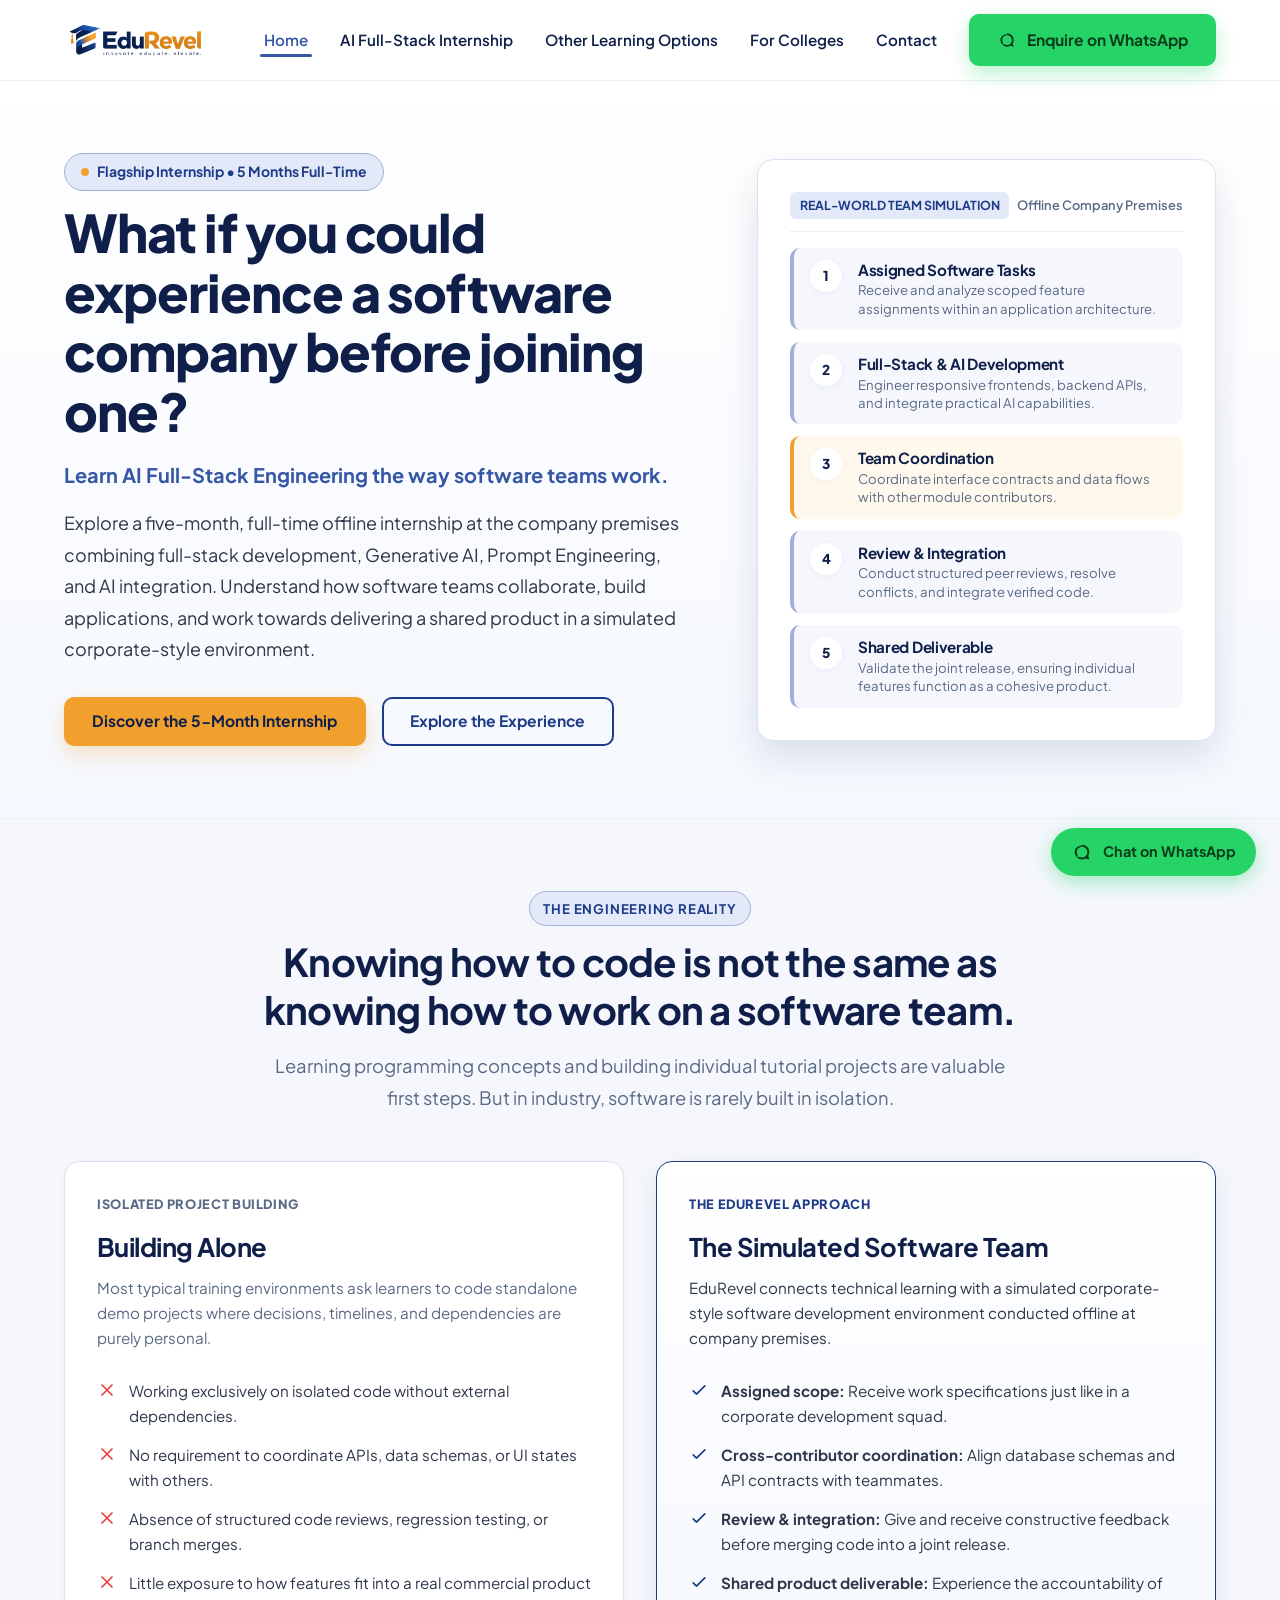
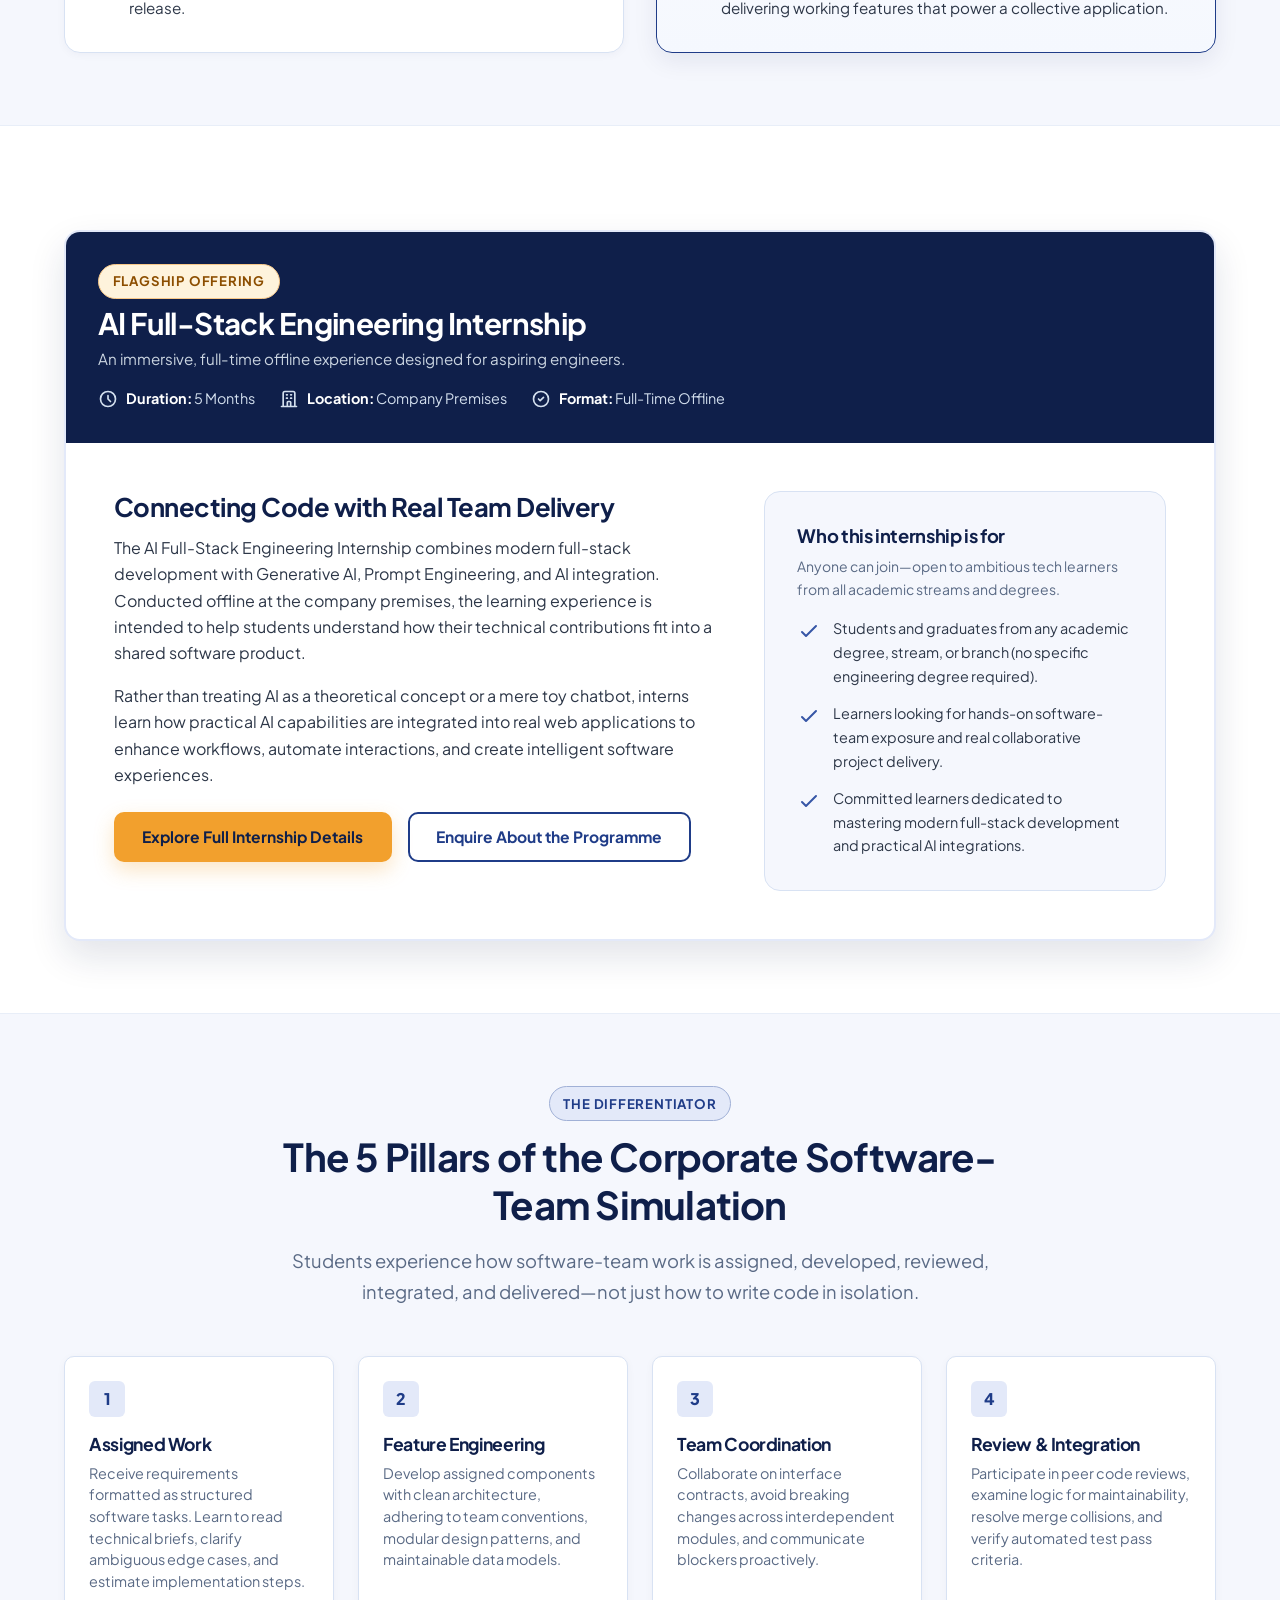
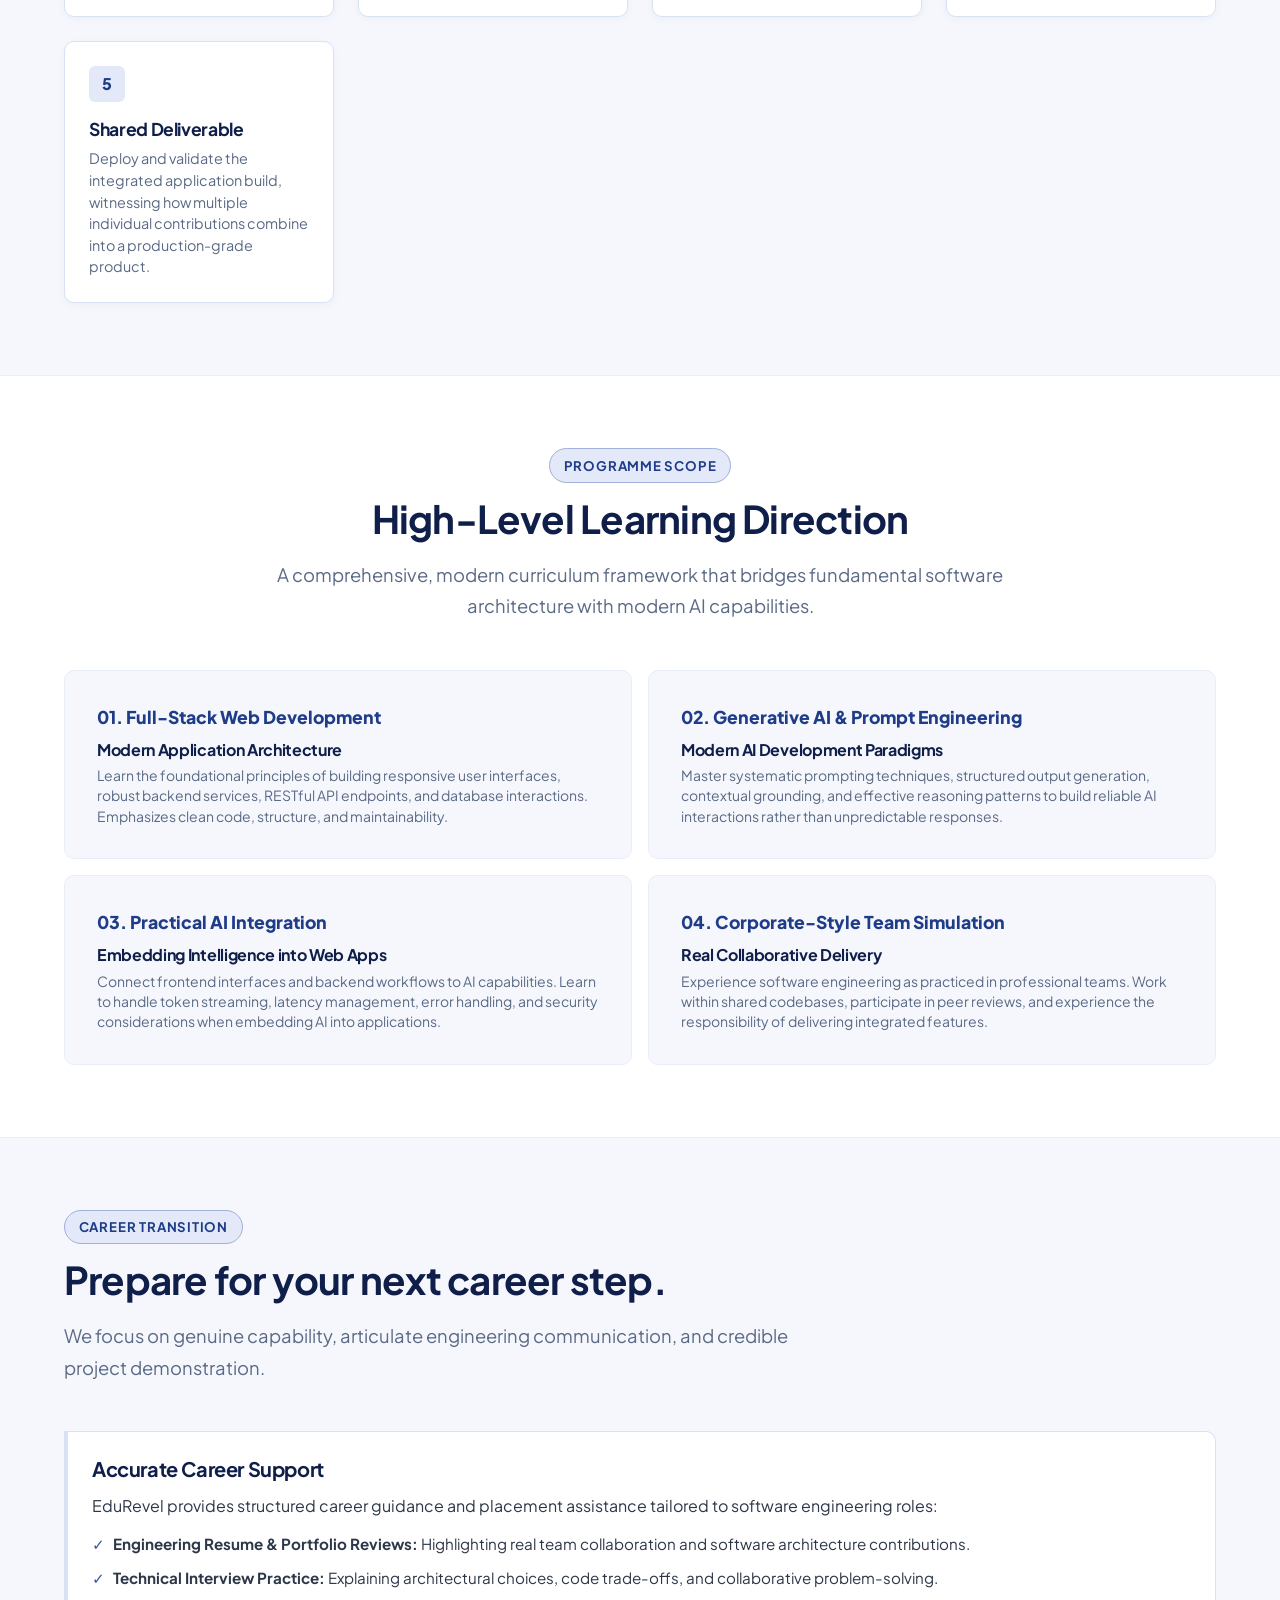
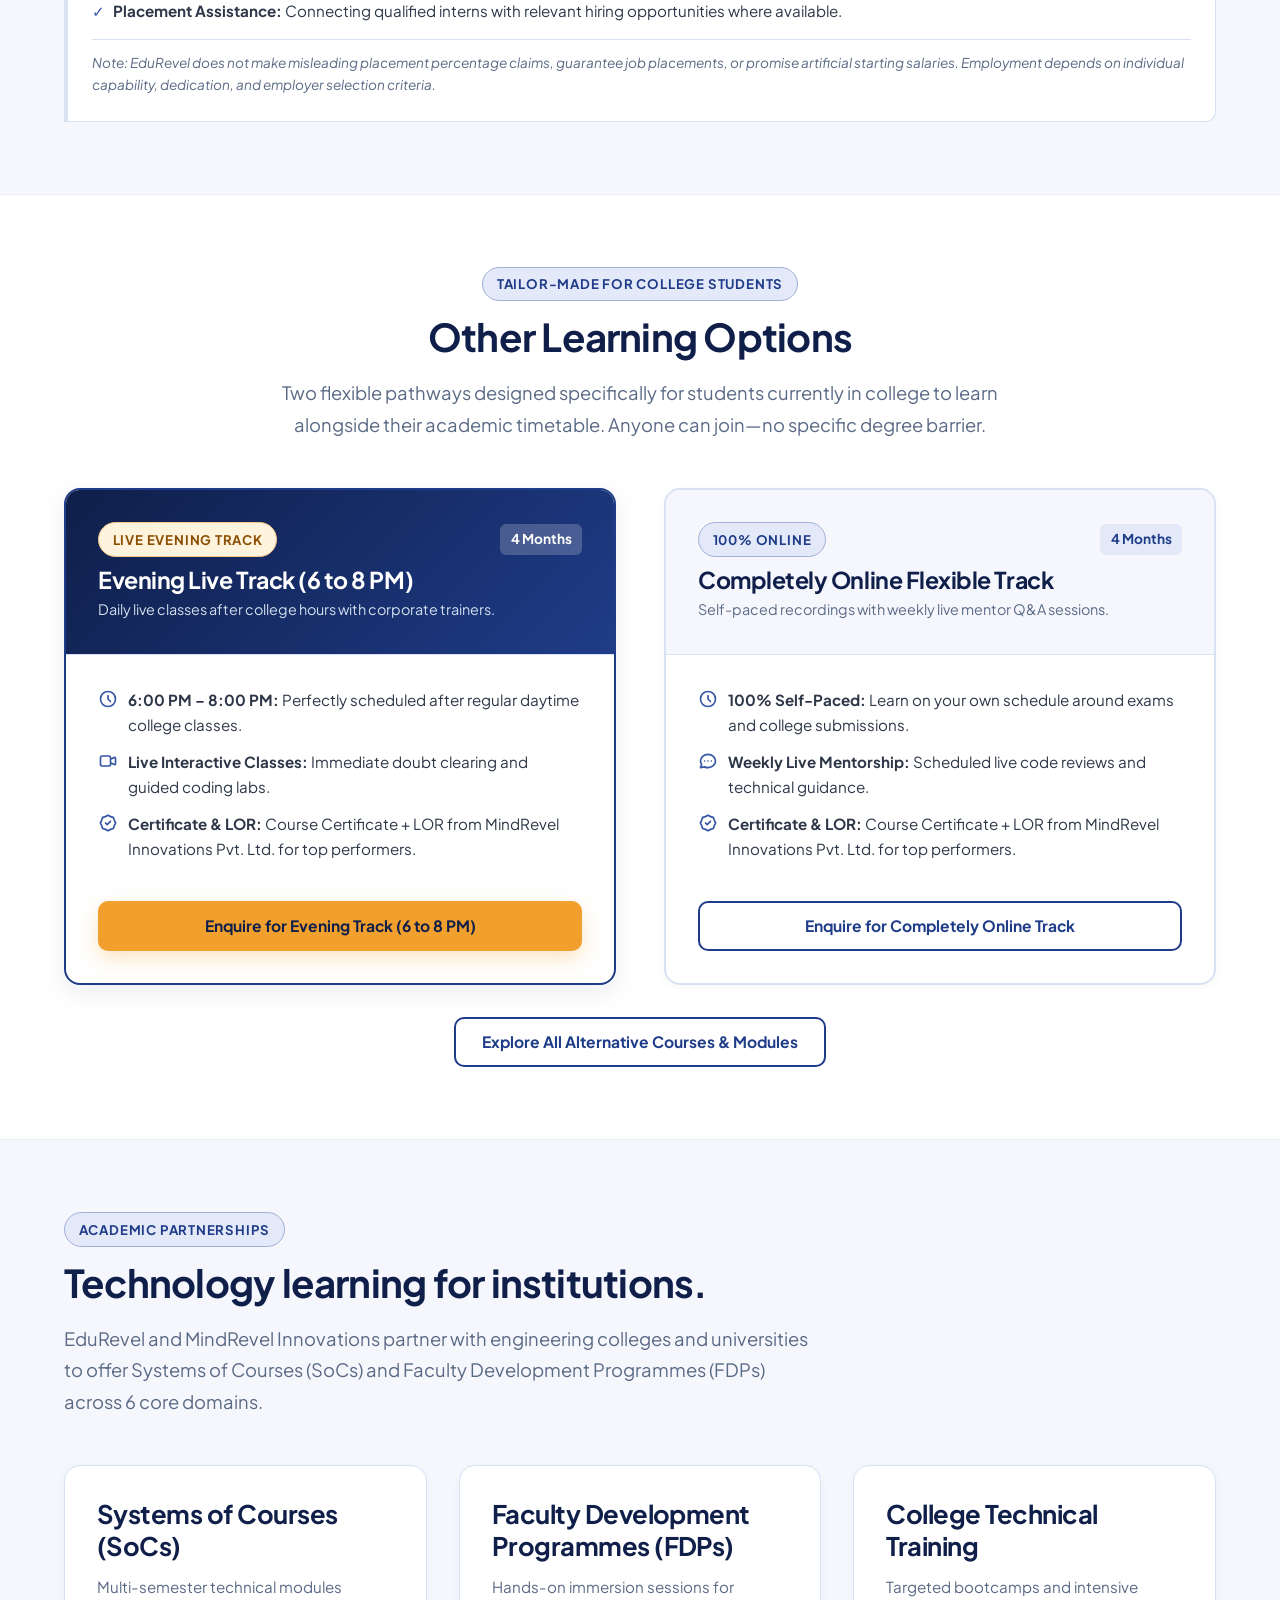
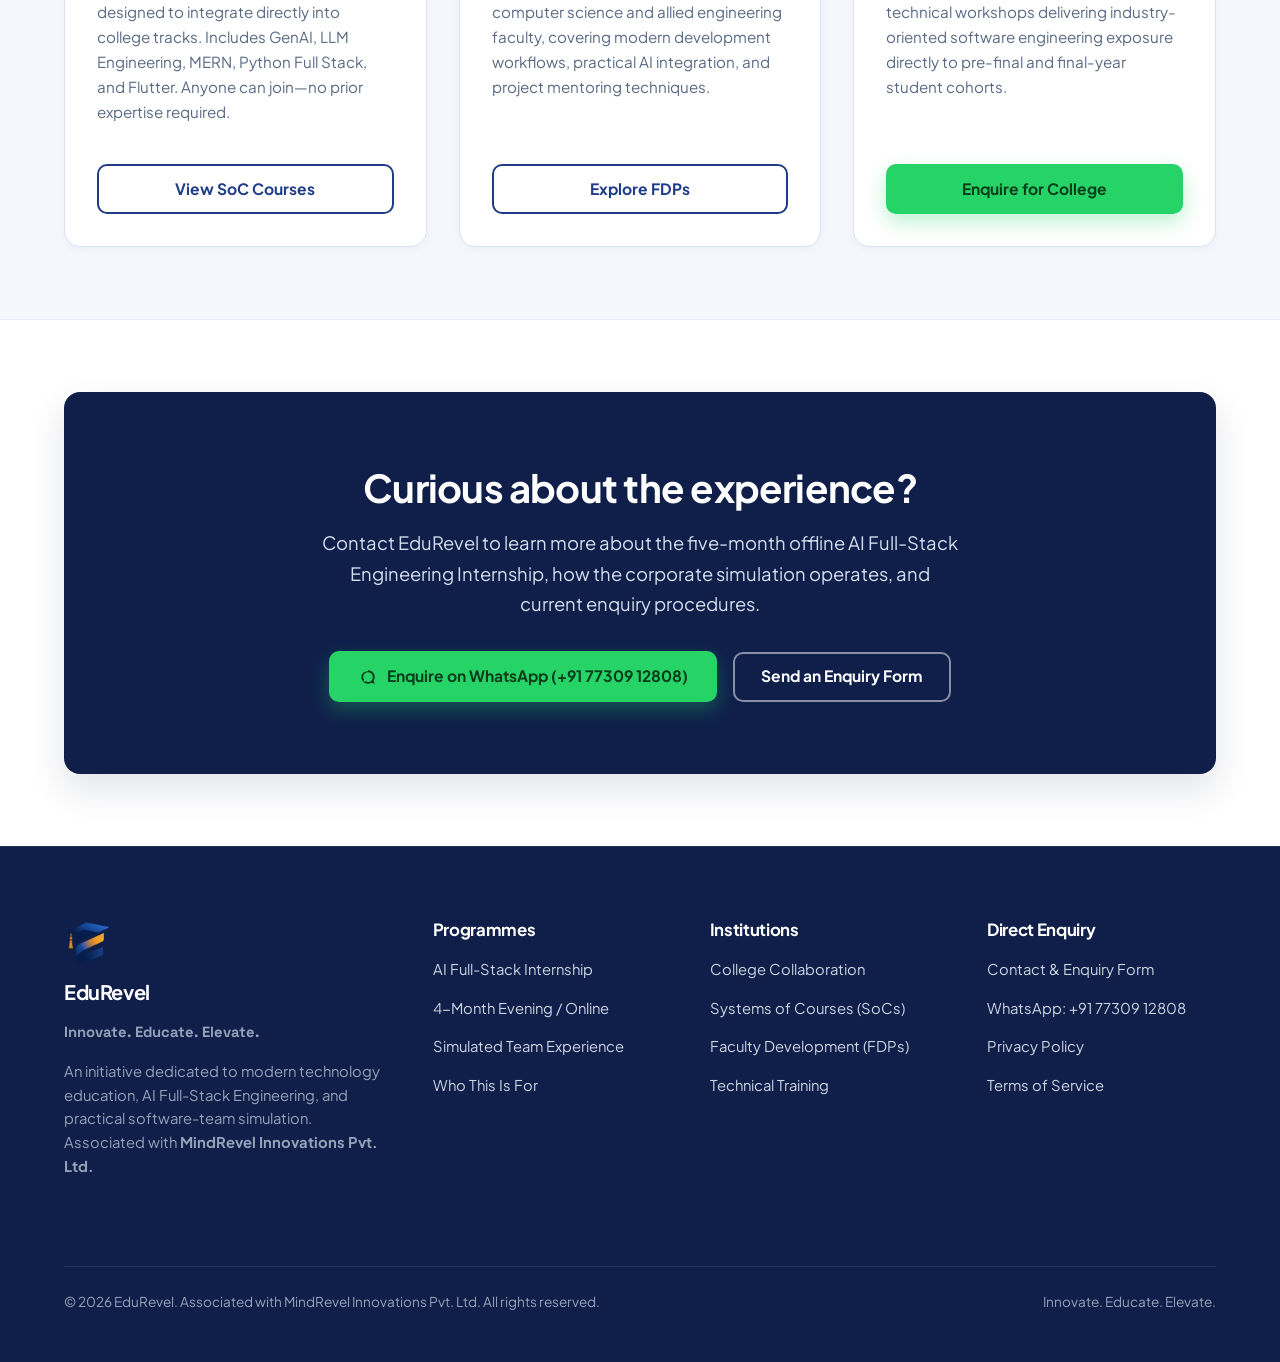
==== commit 79363bcb: "feat: add MindRevel SoC and FDP 6-course curriculum, full inclusivity across all degrees, and dual c" ====
--- a/index.html
+++ b/index.html
@@ -244,20 +244,20 @@
             <div class="audience-card" style="margin-top: 0; height: 100%;">
               <h4>Who this internship is for</h4>
               <p style="font-size: 0.875rem; color: var(--color-text-muted);">
-                Designed for ambitious tech learners eager to transition from academic coding to software engineering.
+                Anyone can join—open to ambitious tech learners from all academic streams and degrees.
               </p>
               <div style="display: flex; flex-direction: column; gap: 0.85rem; margin-top: 1rem;">
                 <div class="audience-item">
                   <svg fill="none" stroke="currentColor" viewBox="0 0 24 24"><path stroke-linecap="round" stroke-linejoin="round" stroke-width="2" d="M5 13l4 4L19 7"/></svg>
-                  <span style="font-size: 0.9rem;">Final-year B.Tech and degree students preparing for industry transition.</span>
+                  <span style="font-size: 0.9rem;">Students and graduates from any academic degree, stream, or branch (no specific engineering degree required).</span>
                 </div>
                 <div class="audience-item">
                   <svg fill="none" stroke="currentColor" viewBox="0 0 24 24"><path stroke-linecap="round" stroke-linejoin="round" stroke-width="2" d="M5 13l4 4L19 7"/></svg>
-                  <span style="font-size: 0.9rem;">Recent graduates looking for practical software-team exposure beyond textbook exercises.</span>
+                  <span style="font-size: 0.9rem;">Learners looking for hands-on software-team exposure and real collaborative project delivery.</span>
                 </div>
                 <div class="audience-item">
                   <svg fill="none" stroke="currentColor" viewBox="0 0 24 24"><path stroke-linecap="round" stroke-linejoin="round" stroke-width="2" d="M5 13l4 4L19 7"/></svg>
-                  <span style="font-size: 0.9rem;">Learners committed to a rigorous 5-month full-time offline learning experience.</span>
+                  <span style="font-size: 0.9rem;">Committed learners dedicated to mastering modern full-stack development and practical AI integrations.</span>
                 </div>
               </div>
             </div>
@@ -405,33 +405,89 @@
       </div>
     </section>
 
-    <!-- Section 8: Other Learning Options (Only Confirmed Offerings) -->
+    <!-- Section 8: Other Learning Options (Tailor-Made for College Students) -->
     <section class="section" id="otherOptions">
       <div class="container">
         <div class="section-header text-center">
-          <span class="eyebrow-badge">Alternative Learning</span>
+          <span class="eyebrow-badge">Tailor-Made for College Students</span>
           <h2>Other Learning Options</h2>
           <p class="lead">
-            Flexible pathways for learners seeking alternative schedules alongside their existing commitments.
-          </p>
-        </div>
-
-        <div style="max-width: 680px; margin: 0 auto;">
-          <div class="comparison-card" style="border-top: 4px solid var(--color-action-blue);">
-            <div style="display: flex; justify-content: space-between; align-items: flex-start; margin-bottom: var(--space-sm);">
-              <span class="comparison-tag edurevel">Evening / Online Offering</span>
-              <span style="font-weight: 700; color: var(--color-primary-blue); font-size: 0.875rem; background: var(--color-pale-blue); padding: 0.25rem 0.6rem; border-radius: var(--radius-sm);">4 Months</span>
-            </div>
-            <h3>Full-Stack Web Development</h3>
-            <p style="color: var(--color-text-muted); font-size: 0.95rem;">
-              A four-month structured evening/online learning option focused on core full-stack web development principles. Designed for students and working professionals seeking to build strong web engineering fundamentals without full-time daytime availability.
-            </p>
-            <div style="margin-top: auto; padding-top: var(--space-md);">
-              <a href="https://wa.me/917730912808?text=Hi%20EduRevel%2C%20I%20am%20interested%20in%20the%204-Month%20Evening%2FOnline%20learning%20option." target="_blank" rel="noopener noreferrer" class="btn btn-outline" style="width: 100%;">
-                Enquire About the 4-Month Offering
-              </a>
-            </div>
-          </div>
+            Two flexible pathways designed specifically for students currently in college to learn alongside their academic timetable. Anyone can join—no specific degree barrier.
+          </p>
+        </div>
+
+        <div class="alternative-dual-grid">
+          <!-- Track 1: Evening Live Track (6:00 PM – 8:00 PM) -->
+          <div class="alternative-card featured-card">
+            <div class="alternative-header">
+              <div style="display: flex; justify-content: space-between; align-items: center; margin-bottom: 0.5rem;">
+                <span class="eyebrow-badge amber" style="margin-bottom: 0;">Live Evening Track</span>
+                <span style="font-size: 0.85rem; font-weight: 700; background: rgba(255,255,255,0.2); padding: 0.25rem 0.65rem; border-radius: var(--radius-sm); color: #fff;">4 Months</span>
+              </div>
+              <h3 style="font-size: 1.45rem; margin-bottom: 0.25rem;">Evening Live Track (6 to 8 PM)</h3>
+              <p style="font-size: 0.9rem; margin-bottom: 0;">Daily live classes after college hours with corporate trainers.</p>
+            </div>
+            <div class="alternative-body">
+              <ul class="alternative-features" style="margin-top: 0;">
+                <li>
+                  <svg fill="none" stroke="currentColor" viewBox="0 0 24 24"><path stroke-linecap="round" stroke-linejoin="round" stroke-width="2" d="M12 8v4l3 3m6-3a9 9 0 11-18 0 9 9 0 0118 0z"/></svg>
+                  <span><strong>6:00 PM – 8:00 PM:</strong> Perfectly scheduled after regular daytime college classes.</span>
+                </li>
+                <li>
+                  <svg fill="none" stroke="currentColor" viewBox="0 0 24 24"><path stroke-linecap="round" stroke-linejoin="round" stroke-width="2" d="M15 10l4.553-2.276A1 1 0 0121 8.618v6.764a1 1 0 01-1.447.894L15 14M5 18h8a2 2 0 002-2V8a2 2 0 00-2-2H5a2 2 0 00-2 2v8a2 2 0 002 2z"/></svg>
+                  <span><strong>Live Interactive Classes:</strong> Immediate doubt clearing and guided coding labs.</span>
+                </li>
+                <li>
+                  <svg fill="none" stroke="currentColor" viewBox="0 0 24 24"><path stroke-linecap="round" stroke-linejoin="round" stroke-width="2" d="M9 12l2 2 4-4M7.835 4.697a3.42 3.42 0 001.946-.806 3.42 3.42 0 014.438 0 3.42 3.42 0 001.946.806 3.42 3.42 0 013.138 3.138 3.42 3.42 0 00.806 1.946 3.42 3.42 0 010 4.438 3.42 3.42 0 00-.806 1.946 3.42 3.42 0 01-3.138 3.138 3.42 3.42 0 00-1.946.806 3.42 3.42 0 01-4.438 0 3.42 3.42 0 00-1.946-.806 3.42 3.42 0 01-3.138-3.138 3.42 3.42 0 00-.806-1.946 3.42 3.42 0 010-4.438 3.42 3.42 0 00.806-1.946 3.42 3.42 0 013.138-3.138z"/></svg>
+                  <span><strong>Certificate &amp; LOR:</strong> Course Certificate + LOR from MindRevel Innovations Pvt. Ltd. for top performers.</span>
+                </li>
+              </ul>
+              <div style="margin-top: auto; padding-top: var(--space-md);">
+                <a href="https://wa.me/917730912808?text=Hi%20EduRevel%2C%20I%20am%20a%20college%20student%20interested%20in%20the%20Evening%20Live%20Track%20(6%20to%208%20PM)." target="_blank" rel="noopener noreferrer" class="btn btn-amber" style="width: 100%;">
+                  Enquire for Evening Track (6 to 8 PM)
+                </a>
+              </div>
+            </div>
+          </div>
+
+          <!-- Track 2: Completely Online Flexible Track -->
+          <div class="alternative-card">
+            <div class="alternative-header">
+              <div style="display: flex; justify-content: space-between; align-items: center; margin-bottom: 0.5rem;">
+                <span class="eyebrow-badge" style="margin-bottom: 0;">100% Online</span>
+                <span style="font-size: 0.85rem; font-weight: 700; background: var(--color-pale-blue); padding: 0.25rem 0.65rem; border-radius: var(--radius-sm); color: var(--color-primary-blue);">4 Months</span>
+              </div>
+              <h3 style="font-size: 1.45rem; margin-bottom: 0.25rem;">Completely Online Flexible Track</h3>
+              <p style="font-size: 0.9rem; margin-bottom: 0; color: var(--color-text-muted);">Self-paced recordings with weekly live mentor Q&amp;A sessions.</p>
+            </div>
+            <div class="alternative-body">
+              <ul class="alternative-features" style="margin-top: 0;">
+                <li>
+                  <svg fill="none" stroke="currentColor" viewBox="0 0 24 24"><path stroke-linecap="round" stroke-linejoin="round" stroke-width="2" d="M12 8v4l3 3m6-3a9 9 0 11-18 0 9 9 0 0118 0z"/></svg>
+                  <span><strong>100% Self-Paced:</strong> Learn on your own schedule around exams and college submissions.</span>
+                </li>
+                <li>
+                  <svg fill="none" stroke="currentColor" viewBox="0 0 24 24"><path stroke-linecap="round" stroke-linejoin="round" stroke-width="2" d="M8 12h.01M12 12h.01M16 12h.01M21 12c0 4.418-4.03 8-9 8a9.863 9.863 0 01-4.255-.949L3 20l1.395-3.72C3.512 15.042 3 13.574 3 12c0-4.418 4.03-8 9-8s9 3.582 9 8z"/></svg>
+                  <span><strong>Weekly Live Mentorship:</strong> Scheduled live code reviews and technical guidance.</span>
+                </li>
+                <li>
+                  <svg fill="none" stroke="currentColor" viewBox="0 0 24 24"><path stroke-linecap="round" stroke-linejoin="round" stroke-width="2" d="M9 12l2 2 4-4M7.835 4.697a3.42 3.42 0 001.946-.806 3.42 3.42 0 014.438 0 3.42 3.42 0 001.946.806 3.42 3.42 0 013.138 3.138 3.42 3.42 0 00.806 1.946 3.42 3.42 0 010 4.438 3.42 3.42 0 00-.806 1.946 3.42 3.42 0 01-3.138 3.138 3.42 3.42 0 00-1.946.806 3.42 3.42 0 01-4.438 0 3.42 3.42 0 00-1.946-.806 3.42 3.42 0 01-3.138-3.138 3.42 3.42 0 00-.806-1.946 3.42 3.42 0 010-4.438 3.42 3.42 0 00.806-1.946 3.42 3.42 0 013.138-3.138z"/></svg>
+                  <span><strong>Certificate &amp; LOR:</strong> Course Certificate + LOR from MindRevel Innovations Pvt. Ltd. for top performers.</span>
+                </li>
+              </ul>
+              <div style="margin-top: auto; padding-top: var(--space-md);">
+                <a href="https://wa.me/917730912808?text=Hi%20EduRevel%2C%20I%20am%20a%20college%20student%20interested%20in%20the%20Completely%20Online%20flexible%20track." target="_blank" rel="noopener noreferrer" class="btn btn-outline" style="width: 100%;">
+                  Enquire for Completely Online Track
+                </a>
+              </div>
+            </div>
+          </div>
+        </div>
+
+        <div style="text-align: center; margin-top: var(--space-xl);">
+          <a href="other-learning-options.html" class="btn btn-outline">
+            Explore All Alternative Courses &amp; Modules
+          </a>
         </div>
       </div>
     </section>
@@ -443,7 +499,7 @@
           <span class="eyebrow-badge">Academic Partnerships</span>
           <h2>Technology learning for institutions.</h2>
           <p class="lead">
-            EduRevel collaborates with engineering institutions and degree colleges to bridge the gap between academic theory and practical software engineering practices.
+            EduRevel and MindRevel Innovations partner with engineering colleges and universities to offer Systems of Courses (SoCs) and Faculty Development Programmes (FDPs) across 6 core domains.
           </p>
         </div>
 
@@ -452,11 +508,11 @@
             <div>
               <h3>Systems of Courses (SoCs)</h3>
               <p style="color: var(--color-text-muted); font-size: 0.95rem;">
-                Structured multi-semester technical modules designed to integrate directly into college co-curricular tracks, introducing students to contemporary full-stack and AI concepts.
+                Multi-semester technical modules designed to integrate directly into college tracks. Includes GenAI, LLM Engineering, MERN, Python Full Stack, and Flutter. Anyone can join—no prior expertise required.
               </p>
             </div>
             <div style="margin-top: var(--space-lg);">
-              <a href="for-colleges.html" class="btn btn-outline" style="width: 100%;">Explore SoCs</a>
+              <a href="for-colleges.html#coursesList" class="btn btn-outline" style="width: 100%;">View SoC Courses</a>
             </div>
           </div>
 
@@ -464,11 +520,11 @@
             <div>
               <h3>Faculty Development Programmes (FDPs)</h3>
               <p style="color: var(--color-text-muted); font-size: 0.95rem;">
-                Hands-on immersion sessions for computer science and engineering faculty, covering modern development workflows, practical AI integration, and project mentoring techniques.
+                Hands-on immersion sessions for computer science and allied engineering faculty, covering modern development workflows, practical AI integration, and project mentoring techniques.
               </p>
             </div>
             <div style="margin-top: var(--space-lg);">
-              <a href="for-colleges.html" class="btn btn-outline" style="width: 100%;">Explore FDPs</a>
+              <a href="for-colleges.html#fdps" class="btn btn-outline" style="width: 100%;">Explore FDPs</a>
             </div>
           </div>
 
--- a/assets/css/style.css
+++ b/assets/css/style.css
@@ -1162,3 +1162,302 @@
     border-radius: 50%;
   }
 }
+
+/* ==========================================================================
+   Courses & Alternative Learnings Styles
+   ========================================================================== */
+.inclusive-banner {
+  background: linear-gradient(135deg, #EEF4FD 0%, #E3E9F9 100%);
+  border: 1.5px solid var(--color-muted-blue);
+  border-radius: var(--radius-lg);
+  padding: var(--space-xl);
+  margin-bottom: var(--space-2xl);
+  display: flex;
+  align-items: center;
+  gap: var(--space-xl);
+}
+
+@media (max-width: 768px) {
+  .inclusive-banner {
+    flex-direction: column;
+    align-items: flex-start;
+    gap: var(--space-md);
+    padding: var(--space-lg);
+  }
+}
+
+.inclusive-icon-wrap {
+  width: 56px;
+  height: 56px;
+  border-radius: 50%;
+  background: var(--color-primary-blue);
+  color: var(--color-white);
+  display: flex;
+  align-items: center;
+  justify-content: center;
+  flex-shrink: 0;
+  box-shadow: var(--shadow-md);
+}
+
+.inclusive-icon-wrap svg {
+  width: 28px;
+  height: 28px;
+}
+
+.inclusive-text h3 {
+  font-size: 1.25rem;
+  color: var(--color-dark-navy);
+  margin-bottom: 0.25rem;
+}
+
+.inclusive-text p {
+  margin-bottom: 0;
+  color: var(--color-text-body);
+  font-size: 0.95rem;
+}
+
+/* Course Grid for SoCs / FDPs */
+.courses-grid {
+  display: grid;
+  grid-template-columns: repeat(auto-fill, minmax(340px, 1fr));
+  gap: var(--space-xl);
+  margin-top: var(--space-xl);
+}
+
+@media (max-width: 640px) {
+  .courses-grid {
+    grid-template-columns: 1fr;
+  }
+}
+
+.course-card {
+  background: var(--color-white);
+  border: 1px solid var(--color-border);
+  border-radius: var(--radius-lg);
+  padding: var(--space-xl);
+  box-shadow: var(--shadow-subtle);
+  display: flex;
+  flex-direction: column;
+  transition: transform var(--transition-normal), box-shadow var(--transition-normal), border-color var(--transition-normal);
+  position: relative;
+}
+
+.course-card:hover {
+  transform: translateY(-5px);
+  box-shadow: var(--shadow-lg);
+  border-color: var(--color-action-blue);
+}
+
+.course-card-header {
+  display: flex;
+  align-items: center;
+  gap: var(--space-md);
+  margin-bottom: var(--space-md);
+}
+
+.course-card-icon {
+  width: 50px;
+  height: 50px;
+  border-radius: var(--radius-md);
+  background: var(--color-pale-surface);
+  display: flex;
+  align-items: center;
+  justify-content: center;
+  flex-shrink: 0;
+  border: 1px solid var(--color-border-subtle);
+}
+
+.course-card-icon svg {
+  width: 28px;
+  height: 28px;
+}
+
+.course-card-header h3 {
+  font-size: 1.3rem;
+  margin-bottom: 0;
+  color: var(--color-dark-navy);
+}
+
+.course-points {
+  list-style: none;
+  display: flex;
+  flex-direction: column;
+  gap: 0.5rem;
+  margin-bottom: var(--space-lg);
+  flex-grow: 1;
+}
+
+.course-points li {
+  font-size: 0.925rem;
+  color: var(--color-text-body);
+  display: flex;
+  align-items: center;
+  gap: 0.5rem;
+}
+
+.course-points li::before {
+  content: '•';
+  color: var(--color-action-blue);
+  font-size: 1.4rem;
+  line-height: 1;
+}
+
+.course-outcome-pill {
+  background: #F0F4FC;
+  border: 1px solid var(--color-muted-blue);
+  border-radius: var(--radius-md);
+  padding: 0.65rem 0.85rem;
+  font-size: 0.85rem;
+  font-weight: 700;
+  color: var(--color-primary-blue);
+  display: flex;
+  align-items: center;
+  gap: 0.5rem;
+  margin-top: auto;
+}
+
+.course-outcome-pill svg {
+  width: 18px;
+  height: 18px;
+  flex-shrink: 0;
+  color: var(--color-amber);
+}
+
+/* Beyond the Classroom section */
+.beyond-grid {
+  display: grid;
+  grid-template-columns: repeat(auto-fit, minmax(210px, 1fr));
+  gap: var(--space-lg);
+  margin-top: var(--space-xl);
+}
+
+.beyond-card {
+  background: var(--color-white);
+  border: 1px solid var(--color-border);
+  border-radius: var(--radius-md);
+  padding: var(--space-lg);
+  text-align: center;
+  transition: transform var(--transition-fast);
+}
+
+.beyond-card:hover {
+  transform: translateY(-3px);
+  border-color: var(--color-action-blue);
+}
+
+.beyond-icon {
+  width: 48px;
+  height: 48px;
+  border-radius: 50%;
+  background: var(--color-pale-blue);
+  color: var(--color-primary-blue);
+  display: flex;
+  align-items: center;
+  justify-content: center;
+  margin: 0 auto var(--space-sm);
+}
+
+.beyond-icon svg {
+  width: 24px;
+  height: 24px;
+}
+
+.beyond-card h4 {
+  font-size: 1rem;
+  color: var(--color-dark-navy);
+  margin-bottom: 0.35rem;
+}
+
+.beyond-card p {
+  font-size: 0.85rem;
+  color: var(--color-text-muted);
+  margin-bottom: 0;
+  line-height: 1.45;
+}
+
+/* Dual Alternative Learning Options Layout */
+.alternative-dual-grid {
+  display: grid;
+  grid-template-columns: 1fr 1fr;
+  gap: var(--space-2xl);
+  margin-top: var(--space-xl);
+}
+
+@media (max-width: 900px) {
+  .alternative-dual-grid {
+    grid-template-columns: 1fr;
+    gap: var(--space-xl);
+  }
+}
+
+.alternative-card {
+  background: var(--color-white);
+  border-radius: var(--radius-lg);
+  border: 2px solid var(--color-border);
+  box-shadow: var(--shadow-subtle);
+  overflow: hidden;
+  display: flex;
+  flex-direction: column;
+  transition: transform var(--transition-normal), box-shadow var(--transition-normal), border-color var(--transition-normal);
+}
+
+.alternative-card:hover {
+  transform: translateY(-4px);
+  box-shadow: var(--shadow-lg);
+  border-color: var(--color-action-blue);
+}
+
+.alternative-card.featured-card {
+  border-color: var(--color-primary-blue);
+  box-shadow: var(--shadow-md);
+}
+
+.alternative-header {
+  padding: var(--space-xl);
+  background: var(--color-pale-surface);
+  border-bottom: 1px solid var(--color-border);
+}
+
+.alternative-card.featured-card .alternative-header {
+  background: linear-gradient(135deg, var(--color-dark-navy) 0%, var(--color-primary-blue) 100%);
+  color: var(--color-white);
+}
+
+.alternative-card.featured-card .alternative-header h3 {
+  color: var(--color-white);
+}
+
+.alternative-card.featured-card .alternative-header p {
+  color: #D3DFEE;
+}
+
+.alternative-body {
+  padding: var(--space-xl);
+  display: flex;
+  flex-direction: column;
+  flex-grow: 1;
+}
+
+.alternative-features {
+  list-style: none;
+  display: flex;
+  flex-direction: column;
+  gap: 0.75rem;
+  margin: var(--space-lg) 0;
+  flex-grow: 1;
+}
+
+.alternative-features li {
+  display: flex;
+  align-items: flex-start;
+  gap: 0.65rem;
+  font-size: 0.95rem;
+}
+
+.alternative-features li svg {
+  width: 20px;
+  height: 20px;
+  flex-shrink: 0;
+  margin-top: 2px;
+  color: var(--color-action-blue);
+}
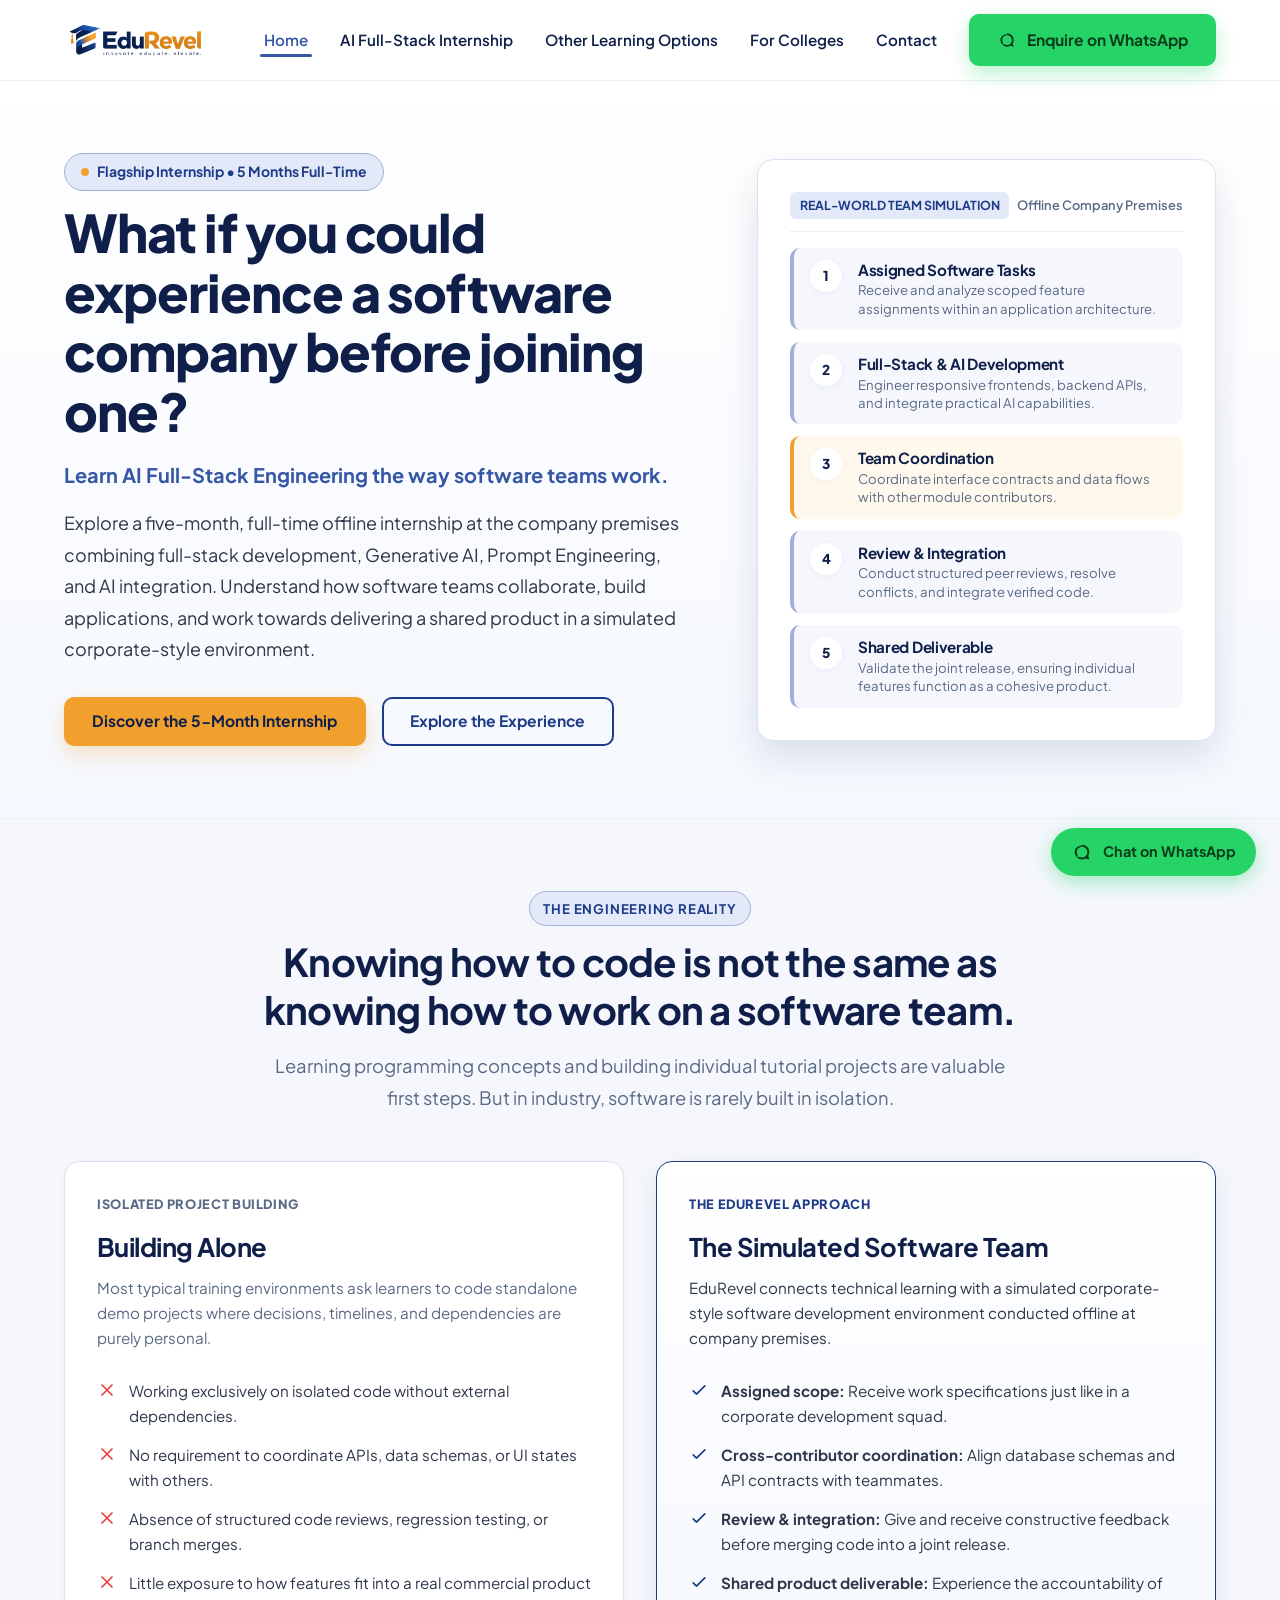
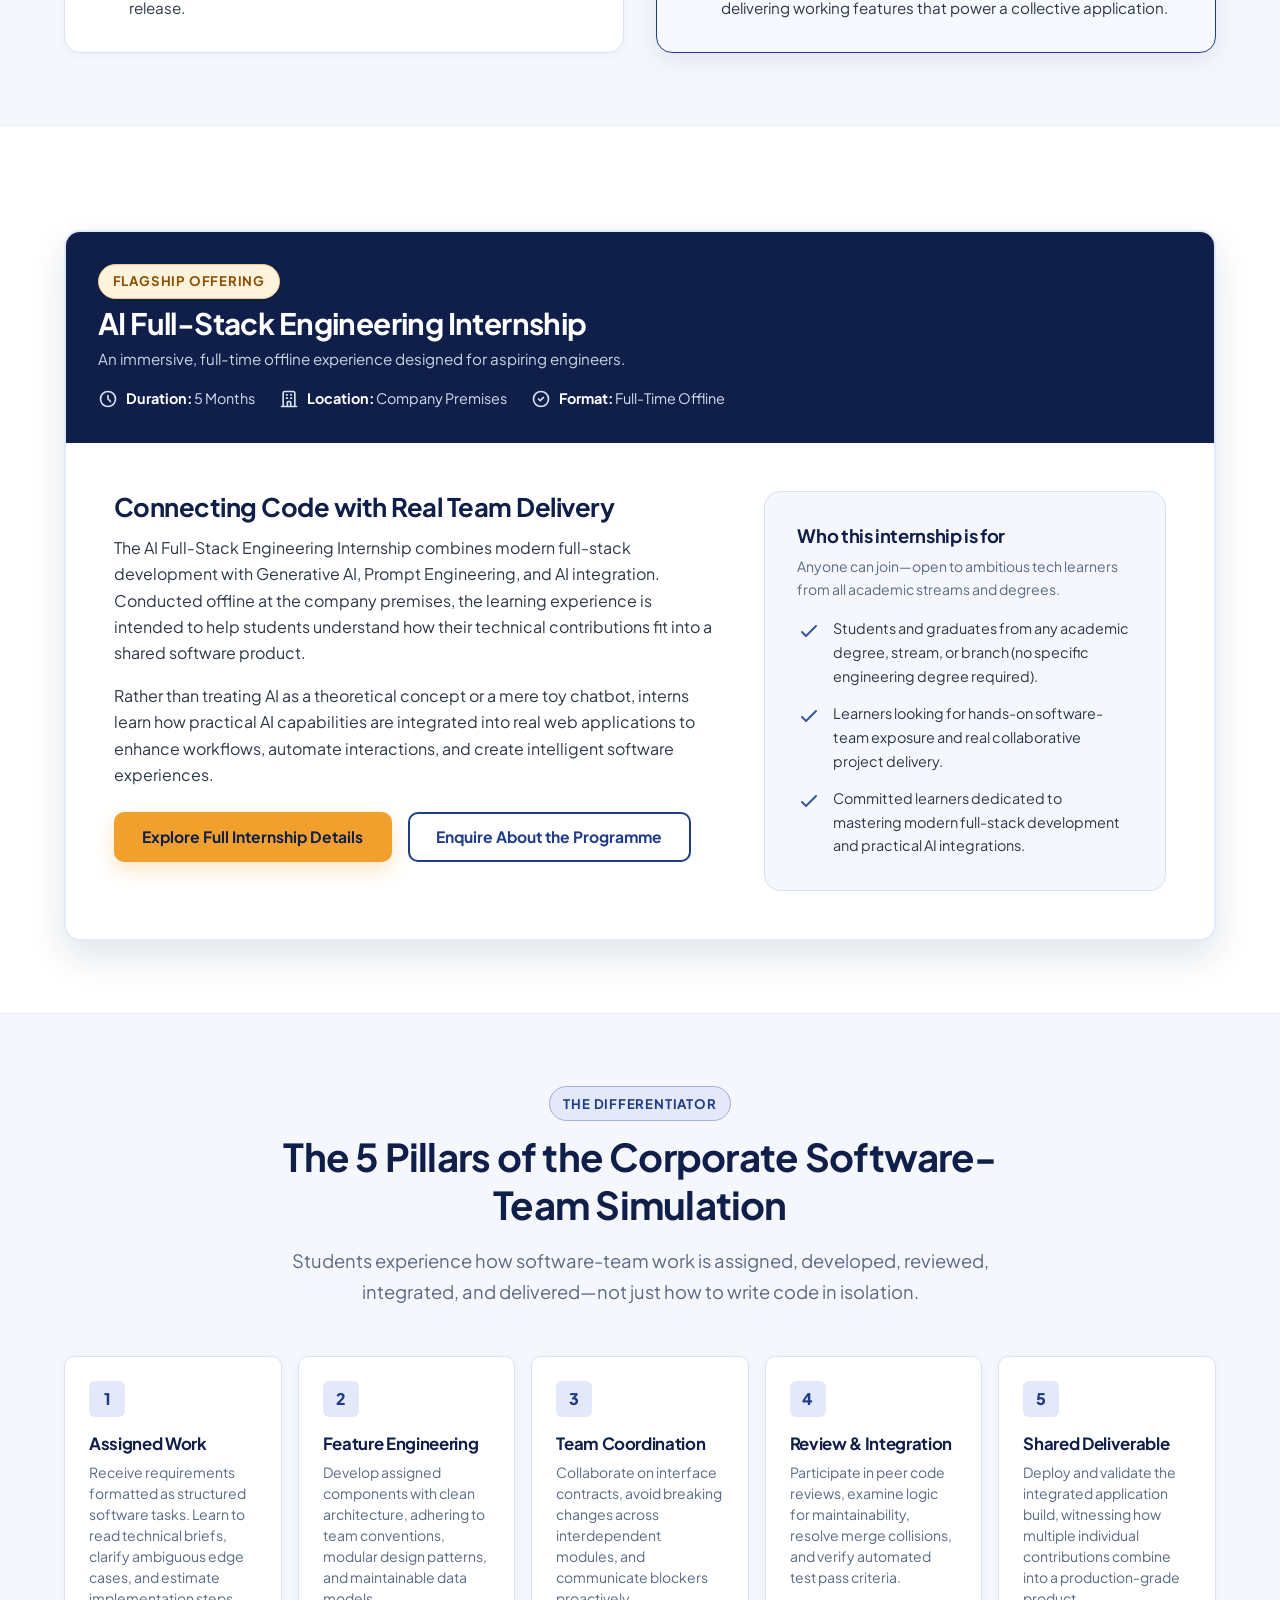
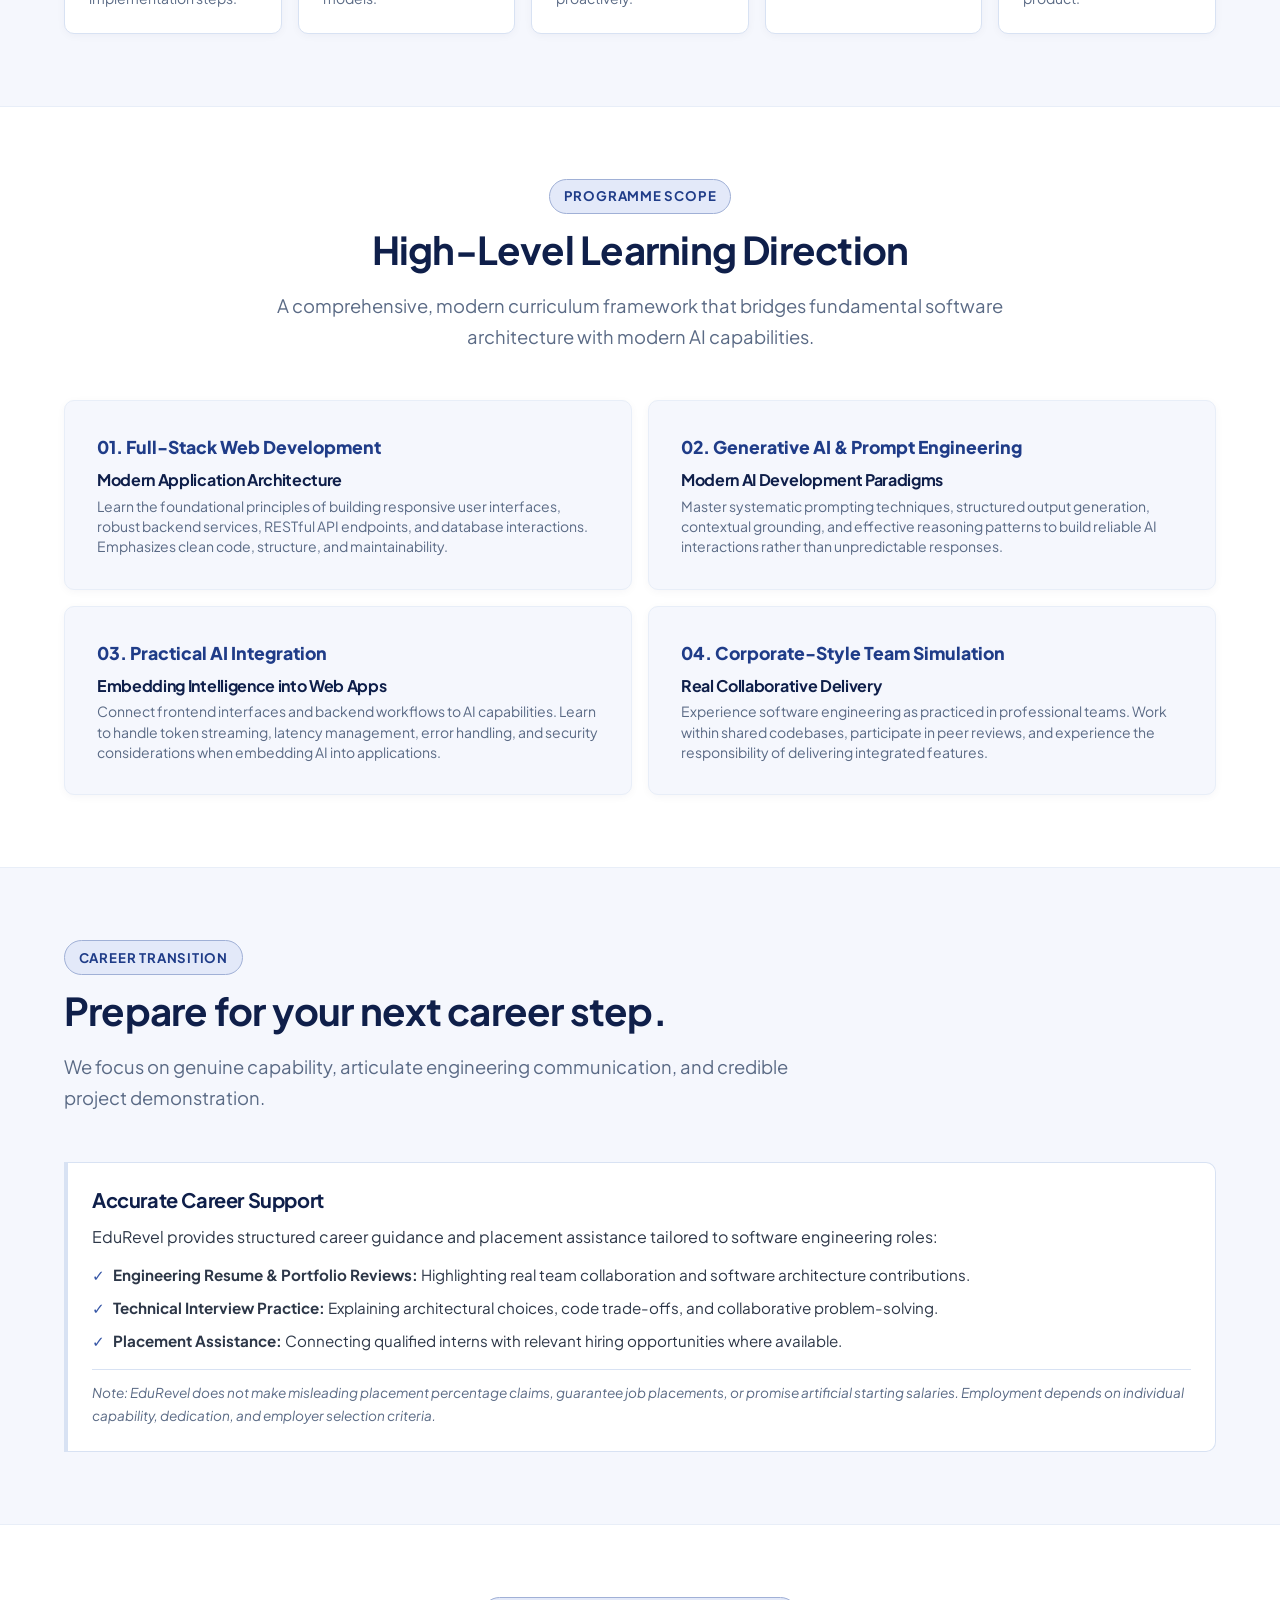
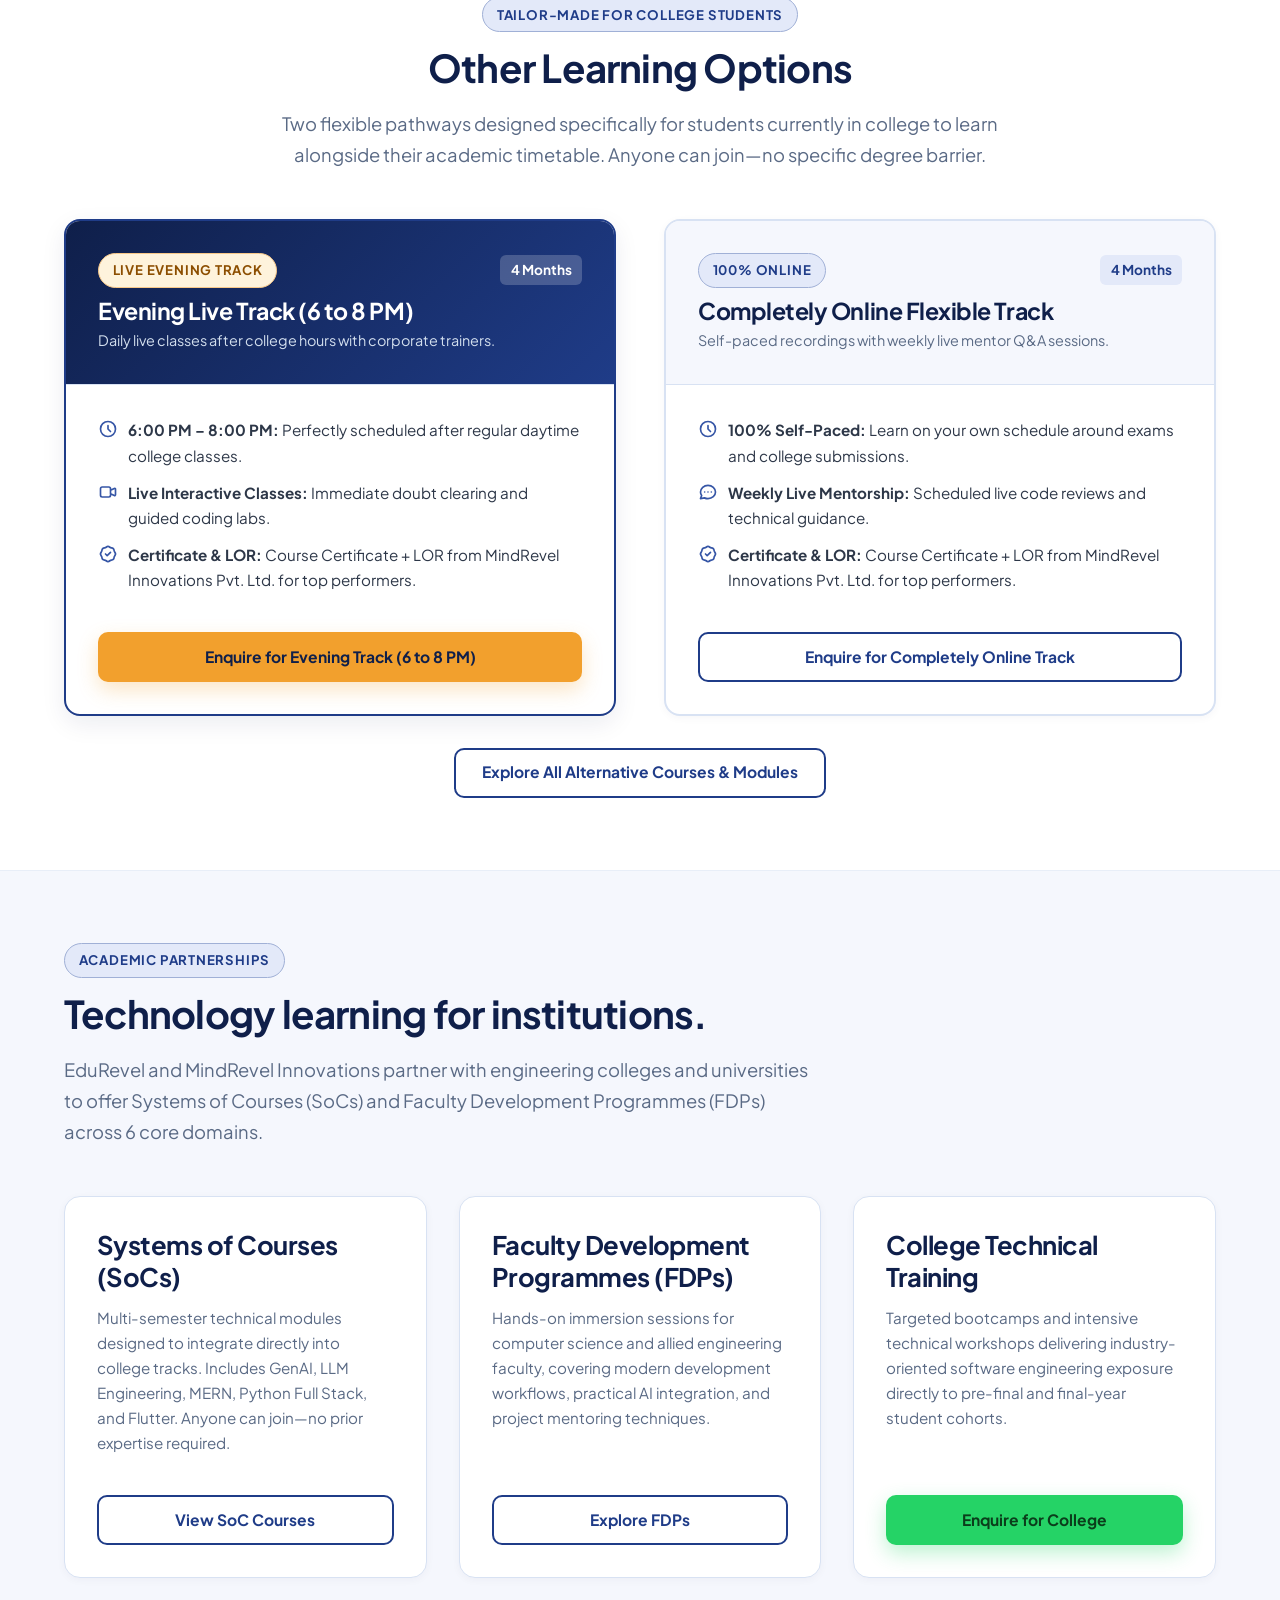
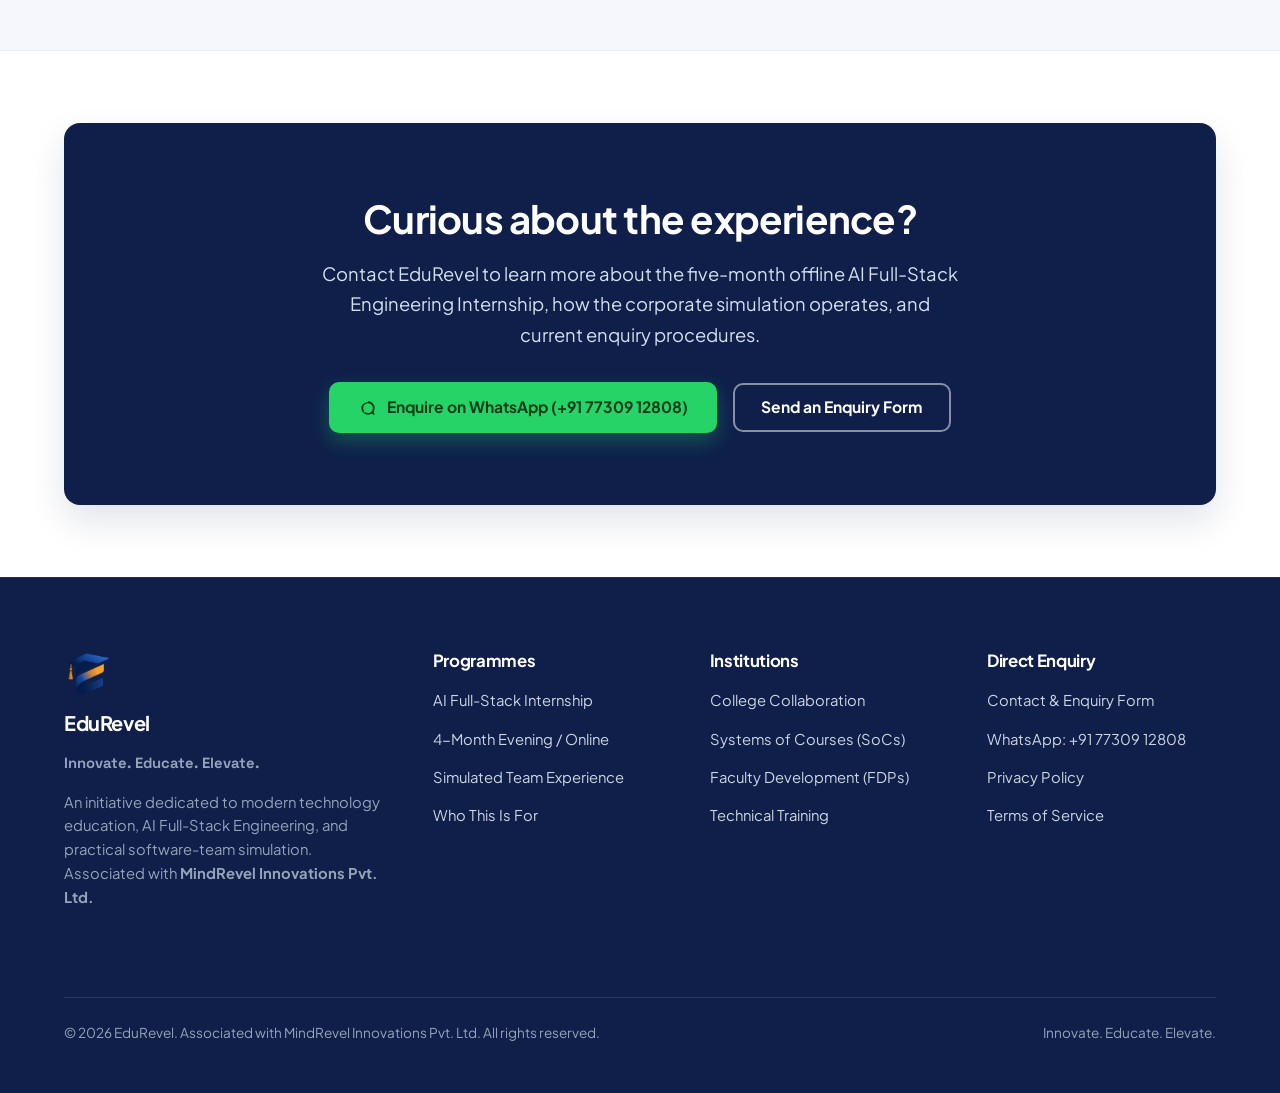
==== commit 0129f8ca: "fix(ui): eliminate orphan cards with balanced 2x2 curriculum grid and 5-column process flow" ====
--- a/index.html
+++ b/index.html
@@ -16,7 +16,7 @@
   <meta name="theme-color" content="#0F1F4A">
 
   <!-- Core Stylesheet -->
-  <link rel="stylesheet" href="assets/css/style.css">
+  <link rel="stylesheet" href="assets/css/style.css?v=2.3">
 </head>
 <body>
 
--- a/assets/css/style.css
+++ b/assets/css/style.css
@@ -701,12 +701,31 @@
   margin-top: 2px;
 }
 
-/* 5 Pillars of Simulated Corporate Experience */
+/* 5 Pillars of Simulated Corporate Experience (5-Stage Sequential Lifecycle) */
 .pillars-grid {
   display: grid;
-  grid-template-columns: repeat(auto-fit, minmax(220px, 1fr));
-  gap: var(--space-lg);
+  grid-template-columns: repeat(5, 1fr);
+  gap: var(--space-md);
   margin-top: var(--space-xl);
+}
+
+@media (max-width: 1024px) and (min-width: 641px) {
+  .pillars-grid {
+    display: flex;
+    flex-wrap: wrap;
+    justify-content: center;
+    gap: var(--space-md);
+  }
+  .pillars-grid .pillar-card {
+    flex: 0 1 calc(33.333% - var(--space-md));
+    min-width: 200px;
+  }
+}
+
+@media (max-width: 640px) {
+  .pillars-grid {
+    grid-template-columns: 1fr;
+  }
 }
 
 .pillar-card {
@@ -717,7 +736,8 @@
   box-shadow: var(--shadow-subtle);
   display: flex;
   flex-direction: column;
-  transition: transform var(--transition-normal), box-shadow var(--transition-normal);
+  transition: transform var(--transition-normal), box-shadow var(--transition-normal), border-color var(--transition-normal);
+  position: relative;
 }
 
 .pillar-card:hover {
@@ -741,16 +761,61 @@
 }
 
 .pillar-card h3 {
-  font-size: 1.1rem;
+  font-size: 1.05rem;
   margin-bottom: var(--space-xs);
   color: var(--color-dark-navy);
 }
 
 .pillar-card p {
-  font-size: 0.9rem;
+  font-size: 0.875rem;
   color: var(--color-text-muted);
   margin-bottom: 0;
   line-height: 1.5;
+}
+
+/* 4 Pillars of Learning Direction (Balanced 2x2 Quadrant) */
+.curriculum-pillars-grid {
+  display: grid;
+  grid-template-columns: repeat(2, 1fr);
+  gap: var(--space-xl);
+  margin-top: var(--space-xl);
+}
+
+@media (max-width: 820px) {
+  .curriculum-pillars-grid {
+    grid-template-columns: 1fr;
+  }
+}
+
+/* Section 6 Learning Areas on Home (Balanced 2x2 Quadrant) */
+.flagship-learning-areas {
+  display: grid;
+  grid-template-columns: repeat(2, 1fr);
+  gap: var(--space-xl);
+  margin-top: var(--space-xl);
+}
+
+@media (max-width: 820px) {
+  .flagship-learning-areas {
+    grid-template-columns: 1fr;
+  }
+}
+
+.learning-card {
+  background: var(--color-white);
+  border: 1px solid var(--color-border);
+  border-radius: var(--radius-lg);
+  padding: var(--space-xl);
+  box-shadow: var(--shadow-subtle);
+  display: flex;
+  flex-direction: column;
+  transition: transform var(--transition-normal), box-shadow var(--transition-normal), border-color var(--transition-normal);
+}
+
+.learning-card:hover {
+  transform: translateY(-4px);
+  box-shadow: var(--shadow-md);
+  border-color: var(--color-action-blue);
 }
 
 /* Flagship Programme Feature Box */
@@ -1323,12 +1388,31 @@
   color: var(--color-amber);
 }
 
-/* Beyond the Classroom section */
+/* Beyond the Classroom section (5 Enablement Cards) */
 .beyond-grid {
   display: grid;
-  grid-template-columns: repeat(auto-fit, minmax(210px, 1fr));
-  gap: var(--space-lg);
+  grid-template-columns: repeat(5, 1fr);
+  gap: var(--space-md);
   margin-top: var(--space-xl);
+}
+
+@media (max-width: 1024px) and (min-width: 641px) {
+  .beyond-grid {
+    display: flex;
+    flex-wrap: wrap;
+    justify-content: center;
+    gap: var(--space-md);
+  }
+  .beyond-grid .beyond-card {
+    flex: 0 1 calc(33.333% - var(--space-md));
+    min-width: 200px;
+  }
+}
+
+@media (max-width: 640px) {
+  .beyond-grid {
+    grid-template-columns: 1fr;
+  }
 }
 
 .beyond-card {
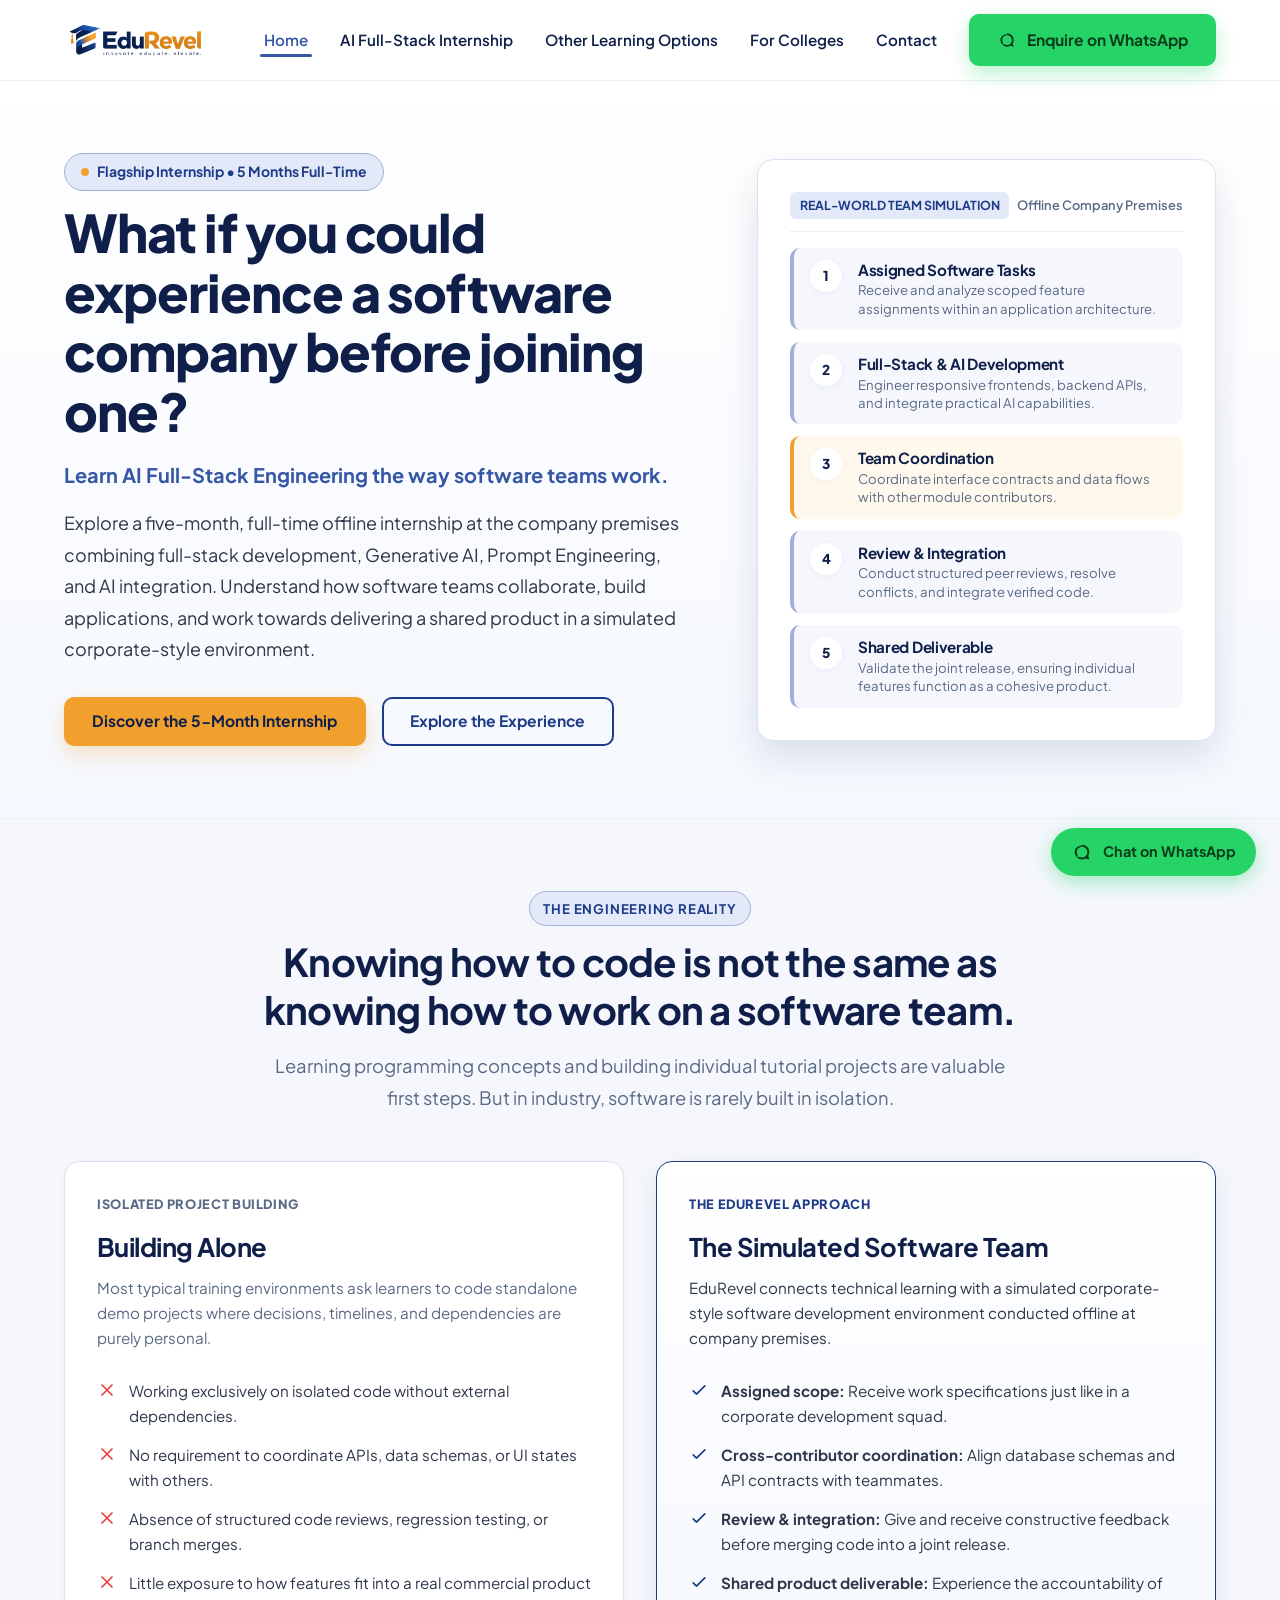
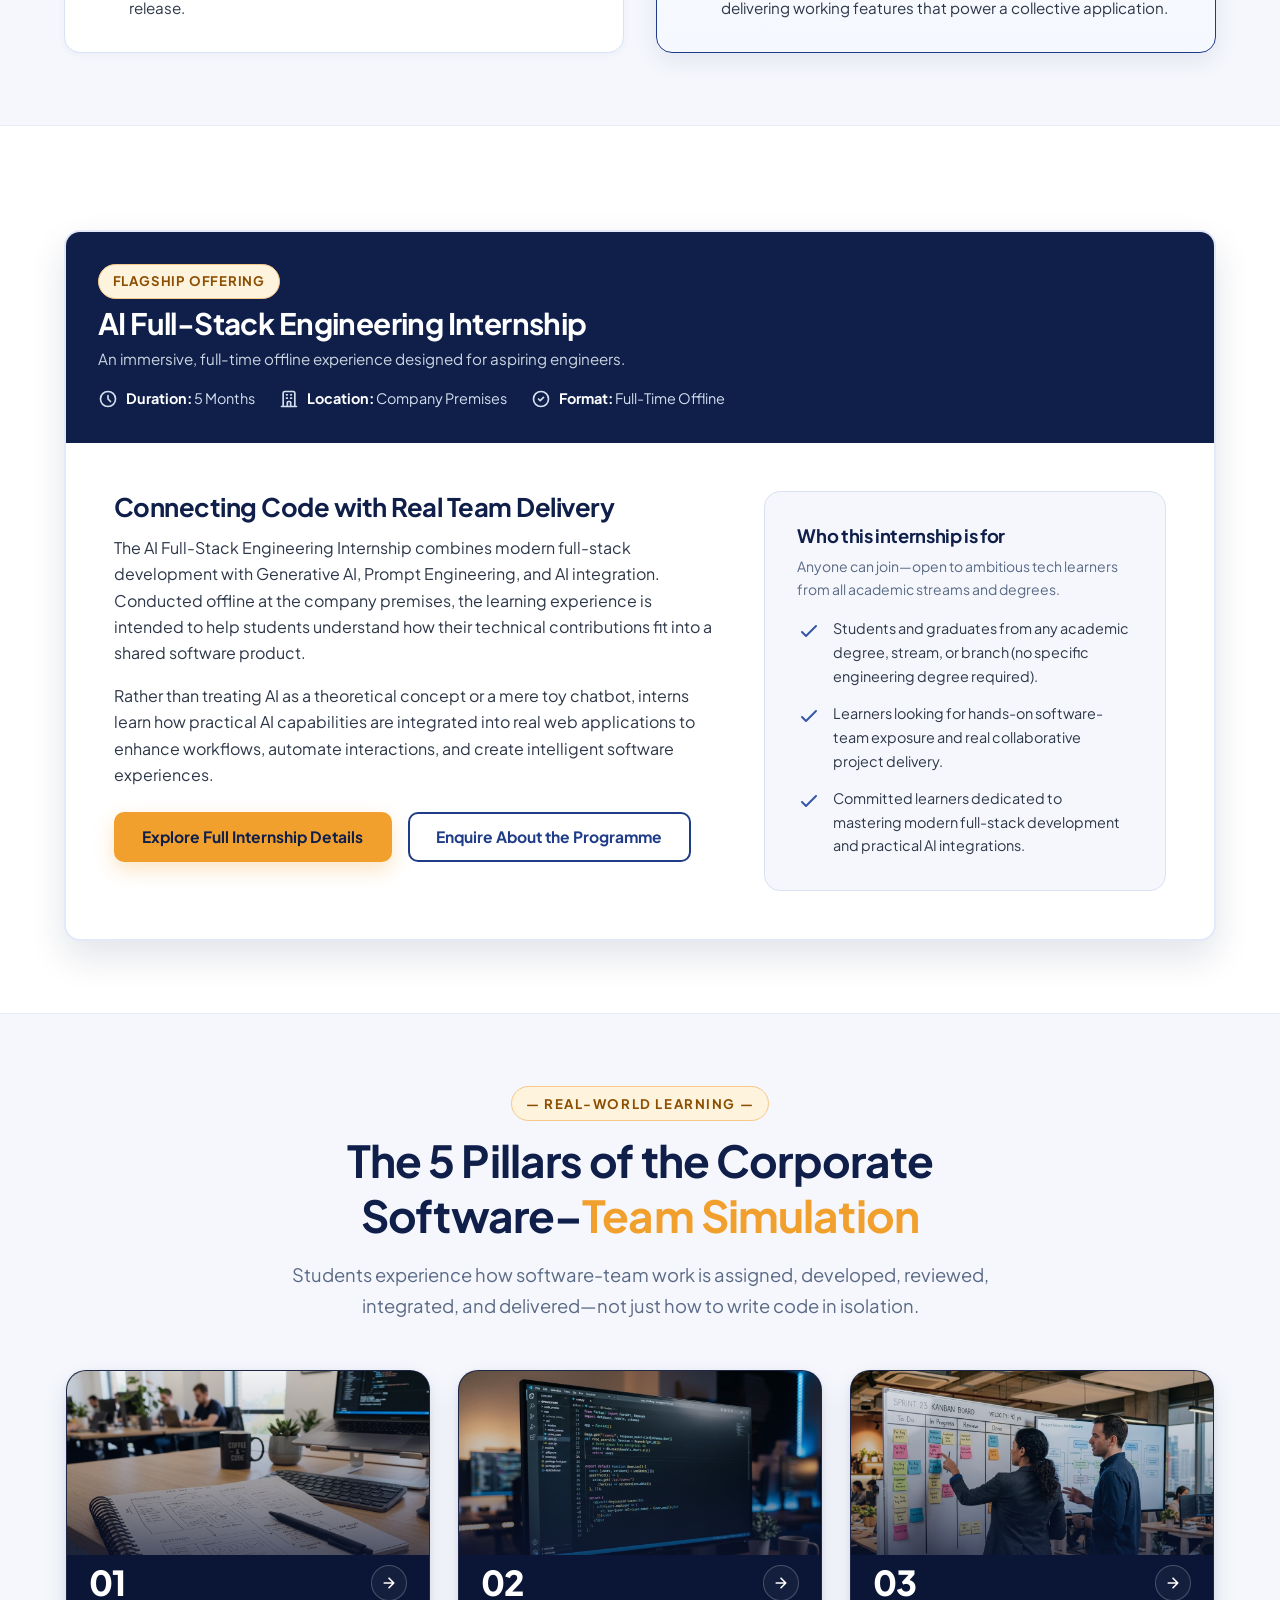
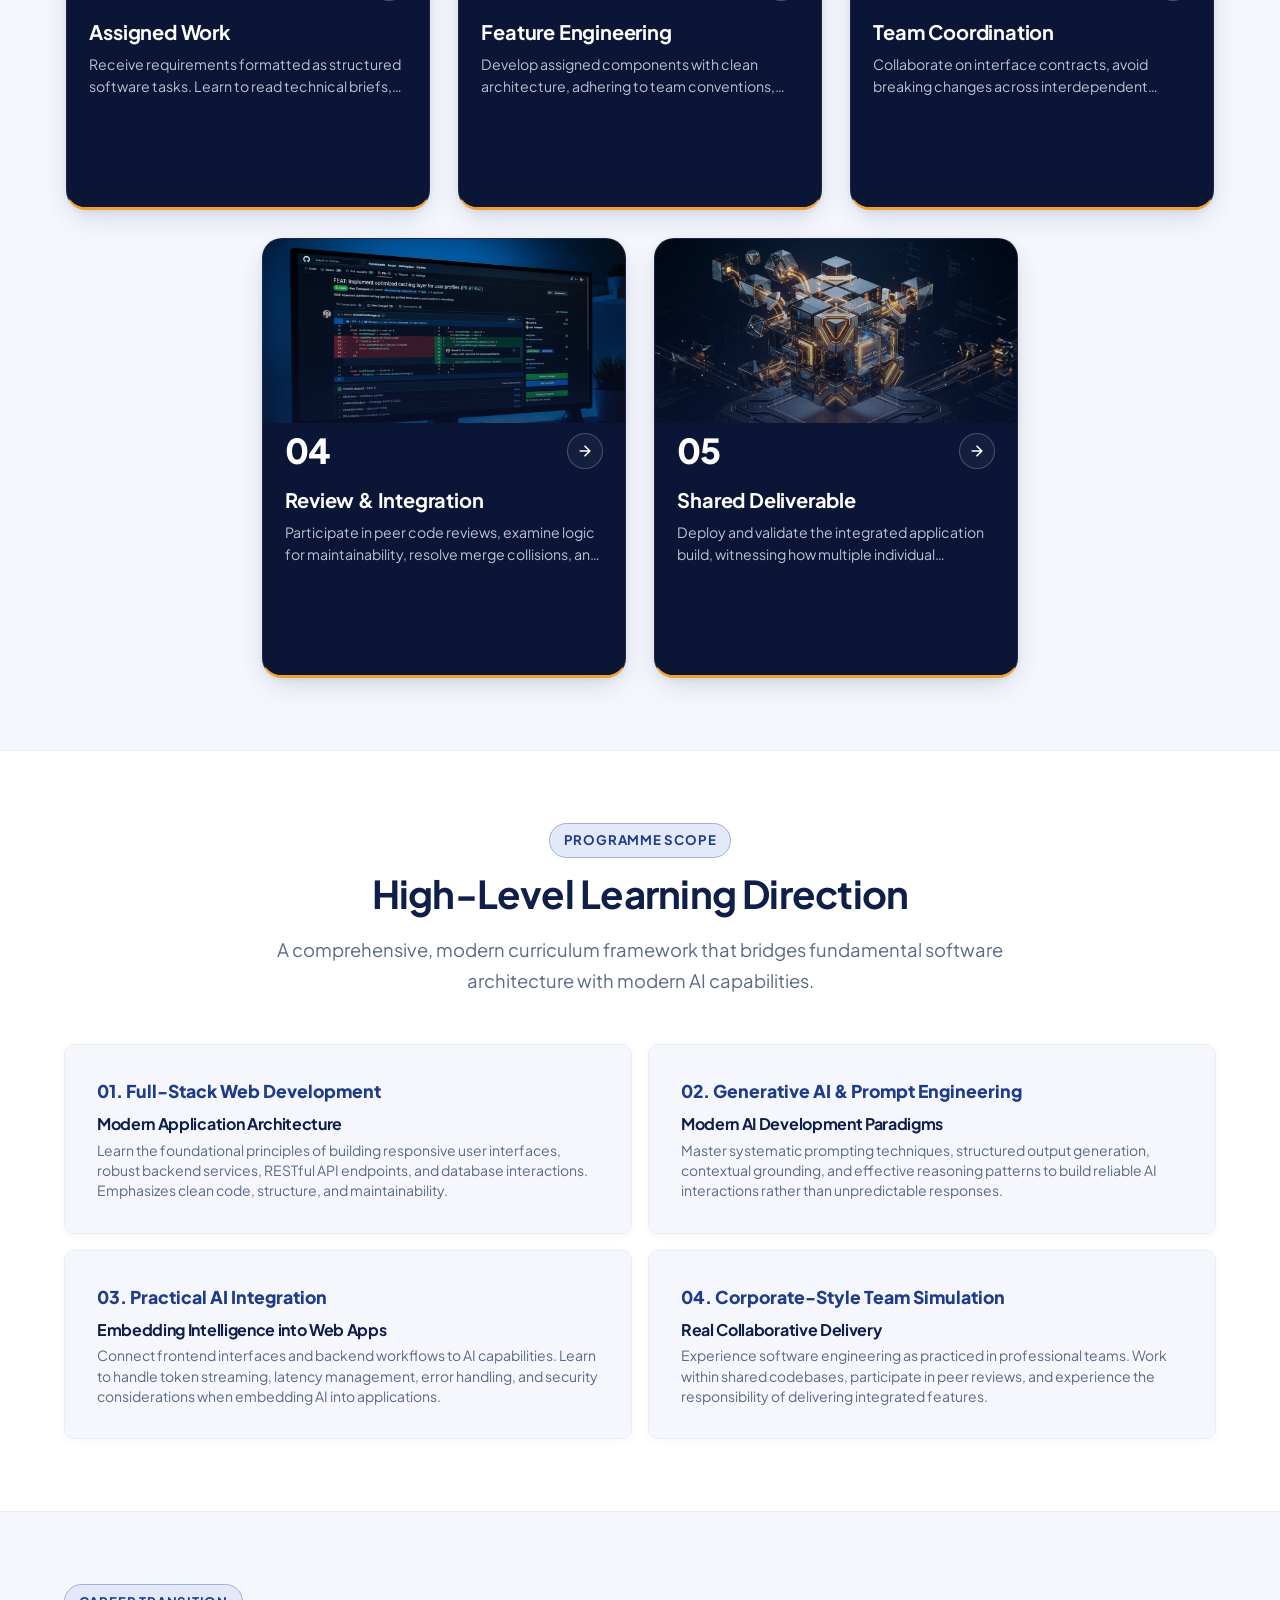
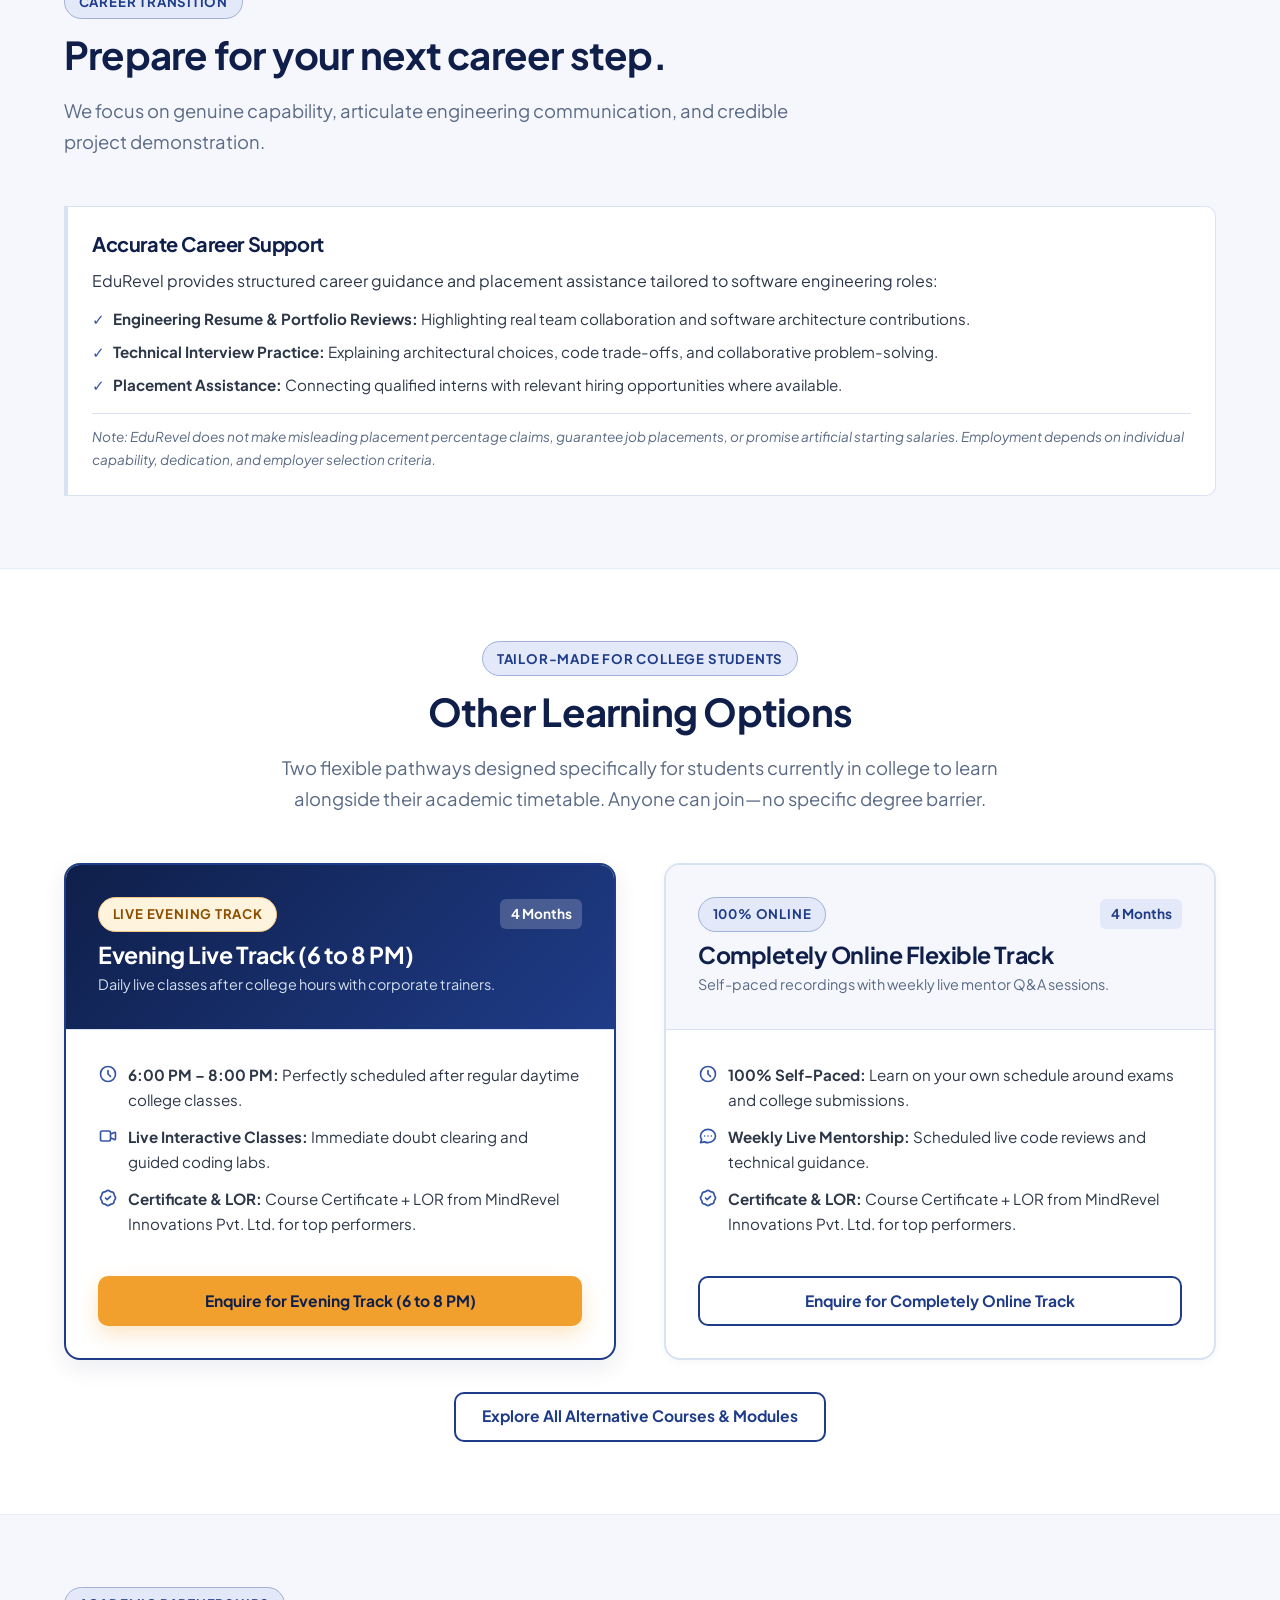
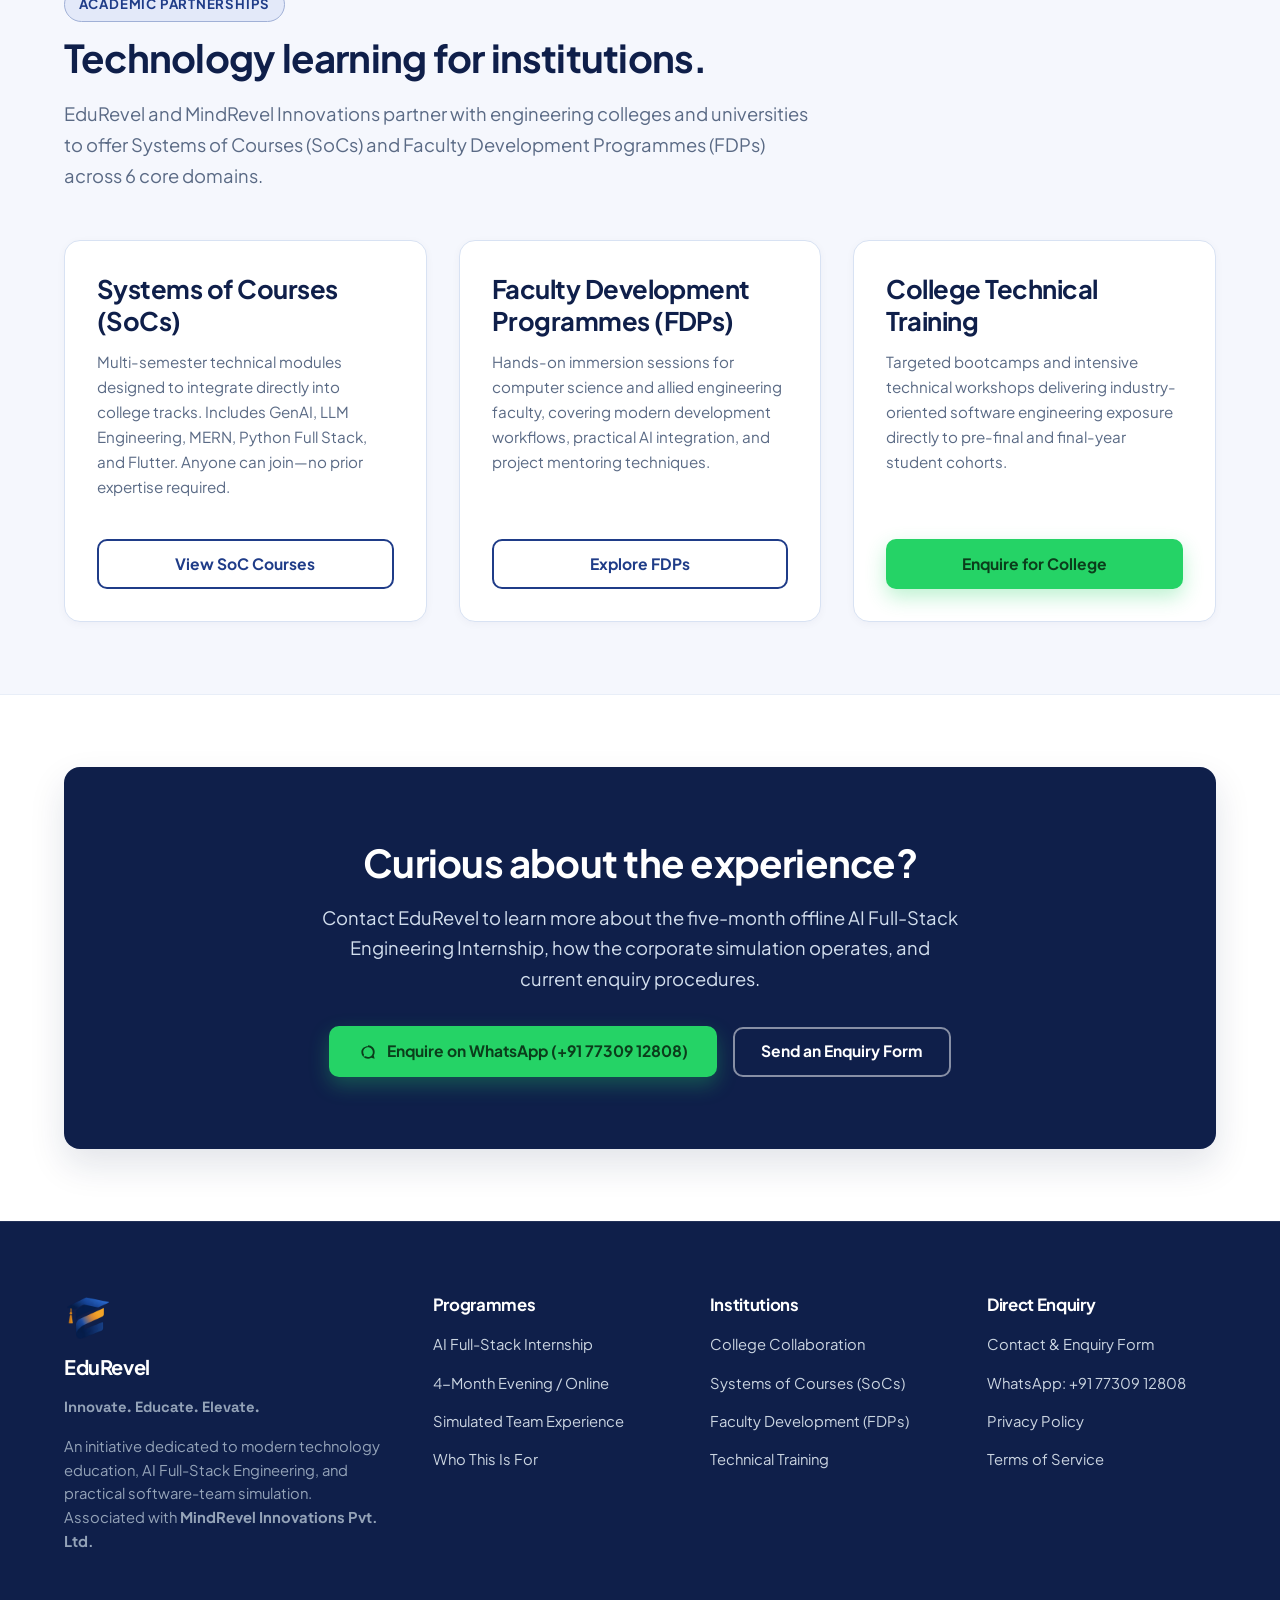
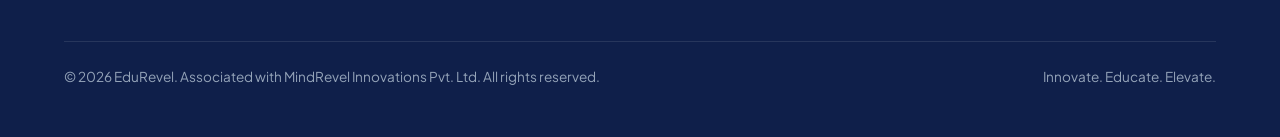
==== commit 577dcb1a: "feat(homepage): redesign The 5 Pillars section with brand-aligned folder cards and smooth hover anim" ====
--- a/index.html
+++ b/index.html
@@ -16,7 +16,7 @@
   <meta name="theme-color" content="#0F1F4A">
 
   <!-- Core Stylesheet -->
-  <link rel="stylesheet" href="assets/css/style.css?v=2.3">
+  <link rel="stylesheet" href="assets/css/style.css?v=2.4">
 </head>
 <body>
 
@@ -270,53 +270,150 @@
     <section class="section section-pale" id="corporateSimulation">
       <div class="container">
         <div class="section-header text-center">
-          <span class="eyebrow-badge">The Differentiator</span>
-          <h2>The 5 Pillars of the Corporate Software-Team Simulation</h2>
-          <p class="lead">
+          <span class="eyebrow-badge amber" style="letter-spacing: 0.12em; text-transform: uppercase;">— Real-World Learning —</span>
+          <h2 style="font-size: clamp(1.9rem, 3.4vw + 0.5rem, 2.75rem); color: var(--color-dark-navy);">
+            The 5 Pillars of the Corporate Software–<span style="color: var(--color-amber);">Team Simulation</span>
+          </h2>
+          <p class="lead" style="max-width: 780px; margin: 0 auto;">
             Students experience how software-team work is assigned, developed, reviewed, integrated, and delivered—not just how to write code in isolation.
           </p>
         </div>
 
-        <div class="pillars-grid">
-          <div class="pillar-card">
-            <div class="pillar-number">1</div>
-            <h3>Assigned Work</h3>
-            <p>
-              Receive requirements formatted as structured software tasks. Learn to read technical briefs, clarify ambiguous edge cases, and estimate implementation steps.
-            </p>
-          </div>
-
-          <div class="pillar-card">
-            <div class="pillar-number">2</div>
-            <h3>Feature Engineering</h3>
-            <p>
-              Develop assigned components with clean architecture, adhering to team conventions, modular design patterns, and maintainable data models.
-            </p>
-          </div>
-
-          <div class="pillar-card">
-            <div class="pillar-number">3</div>
-            <h3>Team Coordination</h3>
-            <p>
-              Collaborate on interface contracts, avoid breaking changes across interdependent modules, and communicate blockers proactively.
-            </p>
-          </div>
-
-          <div class="pillar-card">
-            <div class="pillar-number">4</div>
-            <h3>Review &amp; Integration</h3>
-            <p>
-              Participate in peer code reviews, examine logic for maintainability, resolve merge collisions, and verify automated test pass criteria.
-            </p>
-          </div>
-
-          <div class="pillar-card">
-            <div class="pillar-number">5</div>
-            <h3>Shared Deliverable</h3>
-            <p>
-              Deploy and validate the integrated application build, witnessing how multiple individual contributions combine into a production-grade product.
-            </p>
-          </div>
+        <div class="folder-pillars-grid" id="folderPillarsGrid">
+          <!-- Pillar 01: Assigned Work -->
+          <article class="folder-card" tabindex="0" aria-labelledby="pillar-title-01">
+            <div class="folder-card-media">
+              <img src="assets/images/pillar-01-assigned-work.jpg" alt="Software specifications and wireframe designs on developer desk" class="folder-card-img" width="600" height="338" loading="lazy">
+              <div class="folder-media-overlay" aria-hidden="true"></div>
+            </div>
+            <div class="folder-card-panel">
+              <div class="folder-tab-bar">
+                <svg class="folder-tab-svg" viewBox="0 0 360 52" preserveAspectRatio="none" aria-hidden="true">
+                  <path d="M 0,52 L 0,16 C 0,7 7,0 16,0 L 108,0 C 117,0 124,7 127,16 L 138,40 C 141,47 148,52 156,52 L 360,52 L 360,53 L 0,53 Z" fill="#0B1536"/>
+                </svg>
+                <span class="folder-number" aria-hidden="true">01</span>
+                <div class="folder-arrow-btn" aria-hidden="true">
+                  <svg viewBox="0 0 20 20" fill="none" stroke="currentColor">
+                    <path stroke-linecap="round" stroke-linejoin="round" stroke-width="2" d="M4 10h12m-6-6l6 6-6 6"/>
+                  </svg>
+                </div>
+              </div>
+              <div class="folder-card-content">
+                <h3 class="folder-title" id="pillar-title-01">Assigned Work</h3>
+                <p class="folder-desc">
+                  Receive requirements formatted as structured software tasks. Learn to read technical briefs, clarify ambiguous edge cases, and estimate implementation steps.
+                </p>
+              </div>
+            </div>
+          </article>
+
+          <!-- Pillar 02: Feature Engineering -->
+          <article class="folder-card" tabindex="0" aria-labelledby="pillar-title-02">
+            <div class="folder-card-media">
+              <img src="assets/images/pillar-02-feature-engineering.jpg" alt="Developer code editor on high-resolution display with syntax highlighting" class="folder-card-img" width="600" height="338" loading="lazy">
+              <div class="folder-media-overlay" aria-hidden="true"></div>
+            </div>
+            <div class="folder-card-panel">
+              <div class="folder-tab-bar">
+                <svg class="folder-tab-svg" viewBox="0 0 360 52" preserveAspectRatio="none" aria-hidden="true">
+                  <path d="M 0,52 L 0,16 C 0,7 7,0 16,0 L 108,0 C 117,0 124,7 127,16 L 138,40 C 141,47 148,52 156,52 L 360,52 L 360,53 L 0,53 Z" fill="#0B1536"/>
+                </svg>
+                <span class="folder-number" aria-hidden="true">02</span>
+                <div class="folder-arrow-btn" aria-hidden="true">
+                  <svg viewBox="0 0 20 20" fill="none" stroke="currentColor">
+                    <path stroke-linecap="round" stroke-linejoin="round" stroke-width="2" d="M4 10h12m-6-6l6 6-6 6"/>
+                  </svg>
+                </div>
+              </div>
+              <div class="folder-card-content">
+                <h3 class="folder-title" id="pillar-title-02">Feature Engineering</h3>
+                <p class="folder-desc">
+                  Develop assigned components with clean architecture, adhering to team conventions, modular design patterns, and maintainable data models.
+                </p>
+              </div>
+            </div>
+          </article>
+
+          <!-- Pillar 03: Team Coordination -->
+          <article class="folder-card" tabindex="0" aria-labelledby="pillar-title-03">
+            <div class="folder-card-media">
+              <img src="assets/images/pillar-03-team-coordination.jpg" alt="Software engineering squad collaborating in front of an agile Kanban board" class="folder-card-img" width="600" height="338" loading="lazy">
+              <div class="folder-media-overlay" aria-hidden="true"></div>
+            </div>
+            <div class="folder-card-panel">
+              <div class="folder-tab-bar">
+                <svg class="folder-tab-svg" viewBox="0 0 360 52" preserveAspectRatio="none" aria-hidden="true">
+                  <path d="M 0,52 L 0,16 C 0,7 7,0 16,0 L 108,0 C 117,0 124,7 127,16 L 138,40 C 141,47 148,52 156,52 L 360,52 L 360,53 L 0,53 Z" fill="#0B1536"/>
+                </svg>
+                <span class="folder-number" aria-hidden="true">03</span>
+                <div class="folder-arrow-btn" aria-hidden="true">
+                  <svg viewBox="0 0 20 20" fill="none" stroke="currentColor">
+                    <path stroke-linecap="round" stroke-linejoin="round" stroke-width="2" d="M4 10h12m-6-6l6 6-6 6"/>
+                  </svg>
+                </div>
+              </div>
+              <div class="folder-card-content">
+                <h3 class="folder-title" id="pillar-title-03">Team Coordination</h3>
+                <p class="folder-desc">
+                  Collaborate on interface contracts, avoid breaking changes across interdependent modules, and communicate blockers proactively.
+                </p>
+              </div>
+            </div>
+          </article>
+
+          <!-- Pillar 04: Review & Integration -->
+          <article class="folder-card" tabindex="0" aria-labelledby="pillar-title-04">
+            <div class="folder-card-media">
+              <img src="assets/images/pillar-04-review-integration.jpg" alt="Git pull request review interface showing passing build checks and diffs" class="folder-card-img" width="600" height="338" loading="lazy">
+              <div class="folder-media-overlay" aria-hidden="true"></div>
+            </div>
+            <div class="folder-card-panel">
+              <div class="folder-tab-bar">
+                <svg class="folder-tab-svg" viewBox="0 0 360 52" preserveAspectRatio="none" aria-hidden="true">
+                  <path d="M 0,52 L 0,16 C 0,7 7,0 16,0 L 108,0 C 117,0 124,7 127,16 L 138,40 C 141,47 148,52 156,52 L 360,52 L 360,53 L 0,53 Z" fill="#0B1536"/>
+                </svg>
+                <span class="folder-number" aria-hidden="true">04</span>
+                <div class="folder-arrow-btn" aria-hidden="true">
+                  <svg viewBox="0 0 20 20" fill="none" stroke="currentColor">
+                    <path stroke-linecap="round" stroke-linejoin="round" stroke-width="2" d="M4 10h12m-6-6l6 6-6 6"/>
+                  </svg>
+                </div>
+              </div>
+              <div class="folder-card-content">
+                <h3 class="folder-title" id="pillar-title-04">Review &amp; Integration</h3>
+                <p class="folder-desc">
+                  Participate in peer code reviews, examine logic for maintainability, resolve merge collisions, and verify automated test pass criteria.
+                </p>
+              </div>
+            </div>
+          </article>
+
+          <!-- Pillar 05: Shared Deliverable -->
+          <article class="folder-card" tabindex="0" aria-labelledby="pillar-title-05">
+            <div class="folder-card-media">
+              <img src="assets/images/pillar-05-shared-deliverable.jpg" alt="Modular 3D cubic architecture representing unified software deliverable" class="folder-card-img" width="600" height="338" loading="lazy">
+              <div class="folder-media-overlay" aria-hidden="true"></div>
+            </div>
+            <div class="folder-card-panel">
+              <div class="folder-tab-bar">
+                <svg class="folder-tab-svg" viewBox="0 0 360 52" preserveAspectRatio="none" aria-hidden="true">
+                  <path d="M 0,52 L 0,16 C 0,7 7,0 16,0 L 108,0 C 117,0 124,7 127,16 L 138,40 C 141,47 148,52 156,52 L 360,52 L 360,53 L 0,53 Z" fill="#0B1536"/>
+                </svg>
+                <span class="folder-number" aria-hidden="true">05</span>
+                <div class="folder-arrow-btn" aria-hidden="true">
+                  <svg viewBox="0 0 20 20" fill="none" stroke="currentColor">
+                    <path stroke-linecap="round" stroke-linejoin="round" stroke-width="2" d="M4 10h12m-6-6l6 6-6 6"/>
+                  </svg>
+                </div>
+              </div>
+              <div class="folder-card-content">
+                <h3 class="folder-title" id="pillar-title-05">Shared Deliverable</h3>
+                <p class="folder-desc">
+                  Deploy and validate the integrated application build, witnessing how multiple individual contributions combine into a production-grade product.
+                </p>
+              </div>
+            </div>
+          </article>
         </div>
       </div>
     </section>
--- a/assets/css/style.css
+++ b/assets/css/style.css
@@ -773,6 +773,265 @@
   line-height: 1.5;
 }
 
+/* ==========================================================================
+   Folder-Style 5 Pillars Component (Brand-Aligned Redesign)
+   ========================================================================== */
+
+.folder-pillars-grid {
+  display: flex;
+  flex-wrap: wrap;
+  justify-content: center;
+  gap: 1.75rem;
+  max-width: 1200px;
+  margin: var(--space-2xl) auto 0;
+  padding: 0;
+}
+
+/* Desktop: 3 cards in row 1, 2 cards centered in row 2 */
+.folder-card {
+  flex: 0 0 calc(33.333% - 1.25rem);
+  max-width: calc(33.333% - 1.25rem);
+  min-width: 320px;
+  height: 440px;
+  background: #0B1536;
+  border-radius: 20px;
+  border: 1px solid rgba(255, 255, 255, 0.08);
+  border-bottom: 3.5px solid var(--color-amber);
+  box-shadow: 0 10px 28px -5px rgba(15, 31, 74, 0.16), 0 2px 6px rgba(0, 0, 0, 0.06);
+  overflow: hidden;
+  position: relative;
+  display: flex;
+  flex-direction: column;
+  transition: transform 0.3s cubic-bezier(0.16, 1, 0.3, 1), box-shadow 0.3s cubic-bezier(0.16, 1, 0.3, 1), border-bottom-color 0.3s ease;
+  cursor: pointer;
+  outline: none;
+}
+
+.folder-card:focus-visible {
+  outline: 3px solid var(--color-amber);
+  outline-offset: 3px;
+}
+
+.folder-card-media {
+  position: relative;
+  width: 100%;
+  height: 235px;
+  overflow: hidden;
+  background: #060C1F;
+  flex-shrink: 0;
+}
+
+.folder-card-img {
+  width: 100%;
+  height: 100%;
+  object-fit: cover;
+  object-position: center;
+  display: block;
+  transition: transform 0.35s cubic-bezier(0.16, 1, 0.3, 1);
+  transform-origin: center center;
+}
+
+.folder-media-overlay {
+  position: absolute;
+  inset: 0;
+  background: linear-gradient(180deg, rgba(11, 21, 54, 0.05) 0%, rgba(11, 21, 54, 0.35) 50%, rgba(11, 21, 54, 0.92) 100%);
+  pointer-events: none;
+}
+
+/* Lower dark navy panel */
+.folder-card-panel {
+  position: relative;
+  background: #0B1536;
+  margin-top: -51px;
+  z-index: 2;
+  display: flex;
+  flex-direction: column;
+  flex-grow: 1;
+  transition: transform 0.32s cubic-bezier(0.16, 1, 0.3, 1);
+  will-change: transform;
+}
+
+/* Folder silhouette transition bar */
+.folder-tab-bar {
+  position: relative;
+  width: 100%;
+  height: 52px;
+  display: flex;
+  align-items: center;
+  justify-content: space-between;
+}
+
+.folder-tab-svg {
+  position: absolute;
+  top: 0;
+  left: 0;
+  width: 100%;
+  height: 52px;
+  pointer-events: none;
+  z-index: 1;
+}
+
+.folder-number {
+  position: relative;
+  z-index: 2;
+  font-size: 2.15rem;
+  font-weight: 800;
+  font-family: var(--font-sans);
+  color: #FFFFFF;
+  line-height: 1;
+  padding-left: 1.4rem;
+  padding-top: 0.15rem;
+  letter-spacing: -0.03em;
+}
+
+.folder-arrow-btn {
+  position: relative;
+  z-index: 2;
+  width: 36px;
+  height: 36px;
+  border-radius: 50%;
+  border: 1.5px solid rgba(255, 255, 255, 0.22);
+  display: flex;
+  align-items: center;
+  justify-content: center;
+  color: #FFFFFF;
+  margin-right: 1.35rem;
+  margin-top: 0.2rem;
+  transition: transform 0.3s cubic-bezier(0.16, 1, 0.3, 1), border-color 0.3s ease, color 0.3s ease, background-color 0.3s ease;
+  background: rgba(255, 255, 255, 0.04);
+}
+
+.folder-arrow-btn svg {
+  width: 16px;
+  height: 16px;
+  transition: transform 0.3s ease;
+}
+
+/* Card content body */
+.folder-card-content {
+  padding: 0.75rem 1.4rem 1.4rem;
+  background: #0B1536;
+  flex-grow: 1;
+  display: flex;
+  flex-direction: column;
+}
+
+.folder-title {
+  font-size: 1.25rem;
+  font-weight: 700;
+  color: #FFFFFF;
+  margin-bottom: 0.55rem;
+  letter-spacing: -0.01em;
+  transition: color 0.25s ease;
+}
+
+.folder-desc {
+  font-size: 0.885rem;
+  line-height: 1.6;
+  color: #CBD5E1;
+  margin-bottom: 0;
+  display: -webkit-box;
+  -webkit-line-clamp: 2;
+  -webkit-box-orient: vertical;
+  overflow: hidden;
+  transition: opacity 0.3s ease;
+  opacity: 0.9;
+}
+
+/* Desktop Hover & Focus Animation (250-350ms, ease-out) */
+@media (hover: hover) and (min-width: 769px) {
+  .folder-card:hover,
+  .folder-card:focus-within,
+  .folder-card.is-active {
+    transform: translateY(-5px);
+    border-bottom-color: #FFAE33;
+    box-shadow: 0 18px 40px -5px rgba(11, 21, 54, 0.38), 0 0 25px rgba(242, 160, 45, 0.28);
+  }
+
+  .folder-card:hover .folder-card-img,
+  .folder-card:focus-within .folder-card-img,
+  .folder-card.is-active .folder-card-img {
+    transform: scale(1.045);
+  }
+
+  .folder-card:hover .folder-card-panel,
+  .folder-card:focus-within .folder-card-panel,
+  .folder-card.is-active .folder-card-panel {
+    transform: translateY(-46px);
+  }
+
+  .folder-card:hover .folder-arrow-btn,
+  .folder-card:focus-within .folder-arrow-btn,
+  .folder-card.is-active .folder-arrow-btn {
+    border-color: var(--color-amber);
+    color: var(--color-amber);
+    background: rgba(242, 160, 45, 0.14);
+    transform: translateX(4px);
+  }
+
+  .folder-card:hover .folder-desc,
+  .folder-card:focus-within .folder-desc,
+  .folder-card.is-active .folder-desc {
+    -webkit-line-clamp: 5;
+    opacity: 1;
+  }
+}
+
+/* Tablet Layout (2 columns, with 5th card centered) */
+@media (max-width: 1080px) and (min-width: 681px) {
+  .folder-card {
+    flex: 0 0 calc(50% - 1rem);
+    max-width: calc(50% - 1rem);
+    min-width: 280px;
+    height: 440px;
+  }
+}
+
+/* Mobile & Touch Devices (1 column, all content accessible) */
+@media (max-width: 680px) {
+  .folder-pillars-grid {
+    gap: 1.25rem;
+  }
+
+  .folder-card {
+    flex: 0 0 100%;
+    max-width: 100%;
+    min-width: 0;
+    height: auto;
+    cursor: default;
+  }
+
+  .folder-card-media {
+    height: 200px;
+  }
+
+  .folder-card-panel {
+    transform: none !important;
+  }
+
+  .folder-desc {
+    -webkit-line-clamp: unset;
+    display: block;
+    opacity: 1;
+  }
+}
+
+/* Respect reduced motion */
+@media (prefers-reduced-motion: reduce) {
+  .folder-card,
+  .folder-card-img,
+  .folder-card-panel,
+  .folder-arrow-btn,
+  .folder-desc {
+    transition: none !important;
+    transform: none !important;
+  }
+  .folder-desc {
+    -webkit-line-clamp: unset !important;
+    display: block !important;
+  }
+}
+
 /* 4 Pillars of Learning Direction (Balanced 2x2 Quadrant) */
 .curriculum-pillars-grid {
   display: grid;
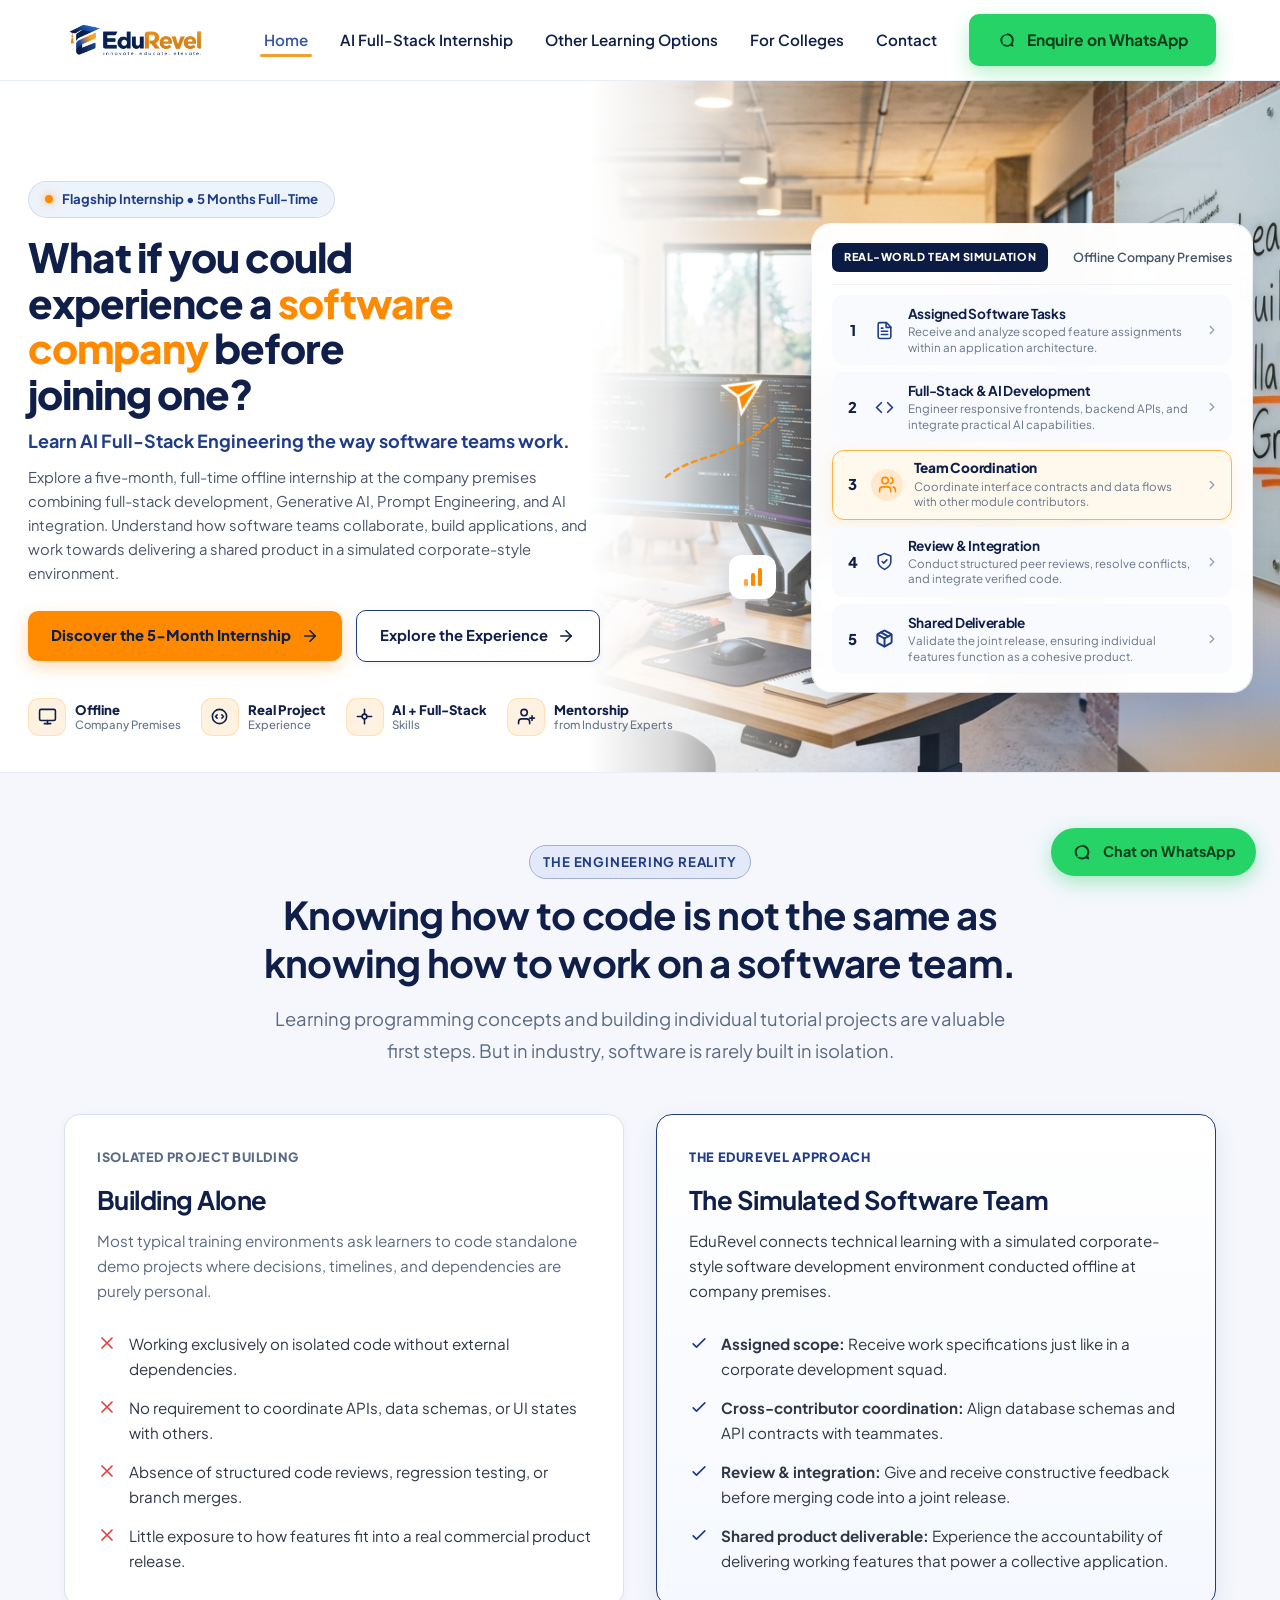
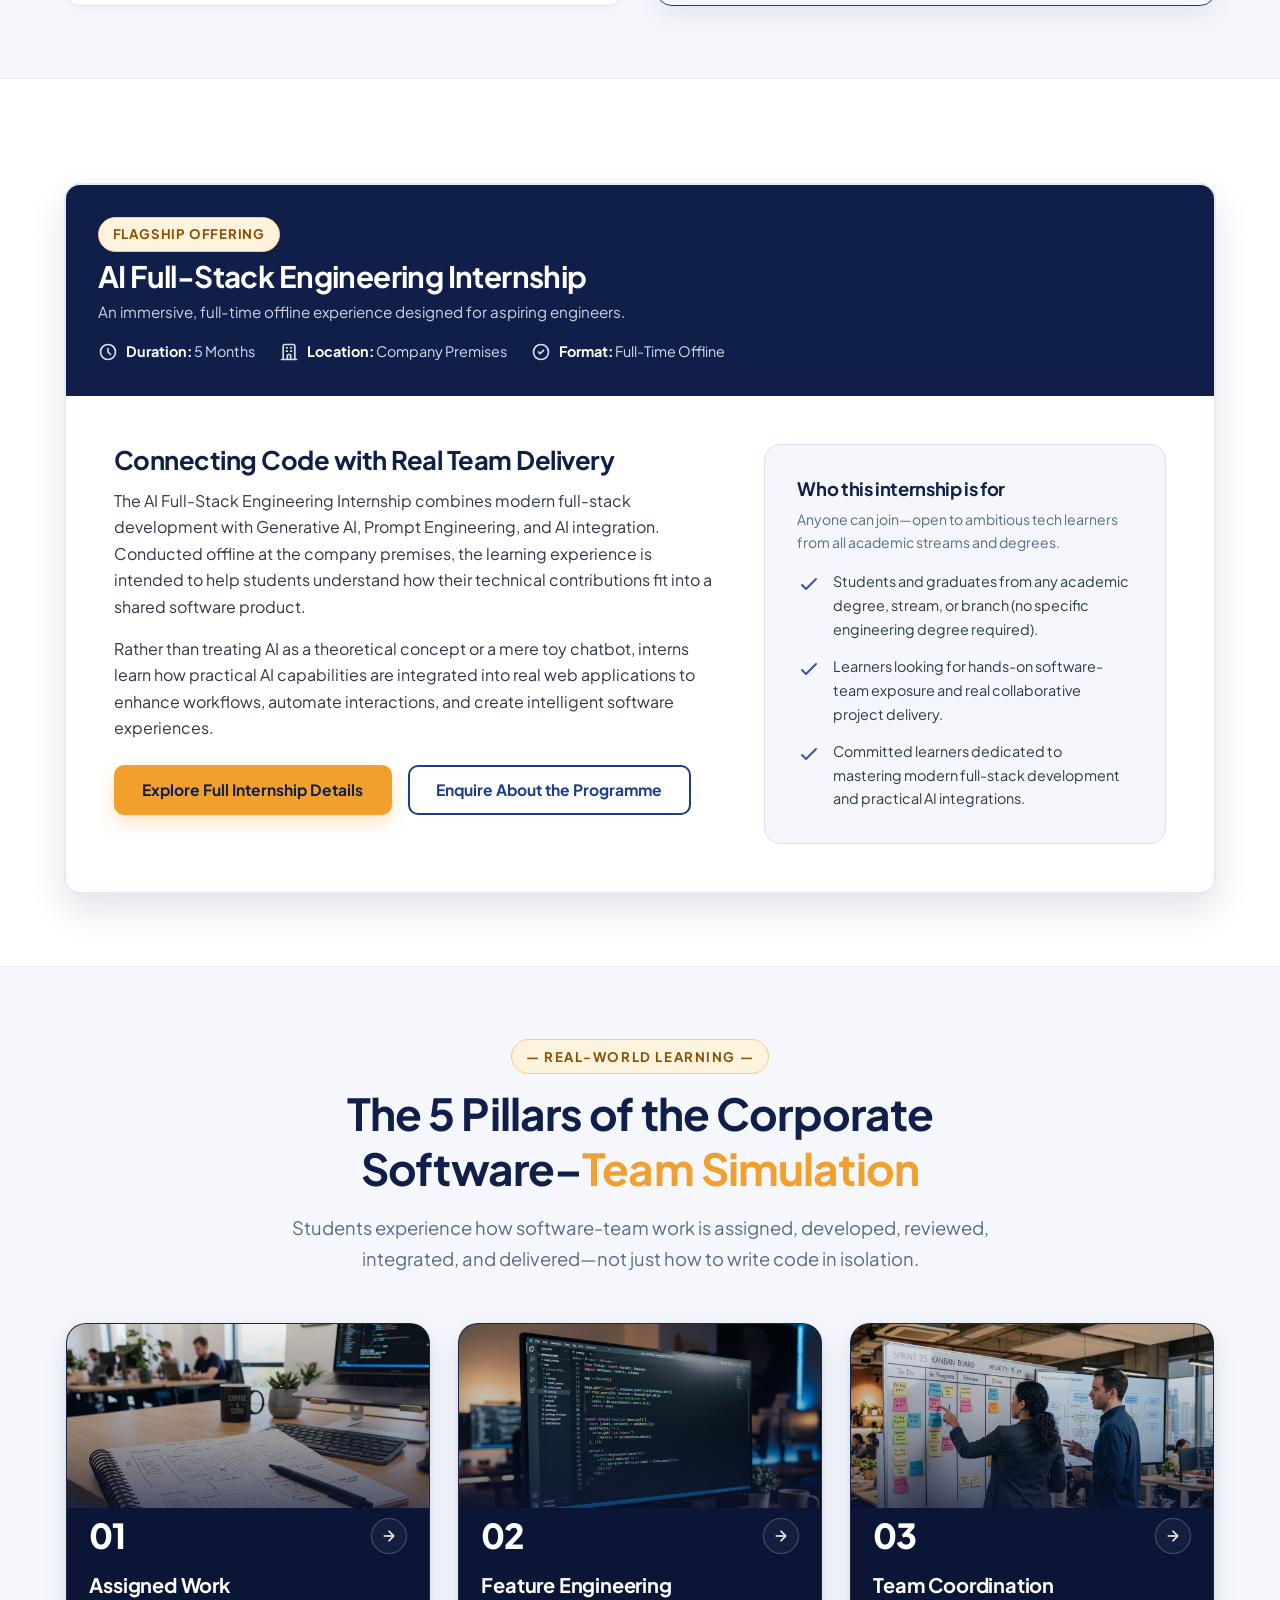
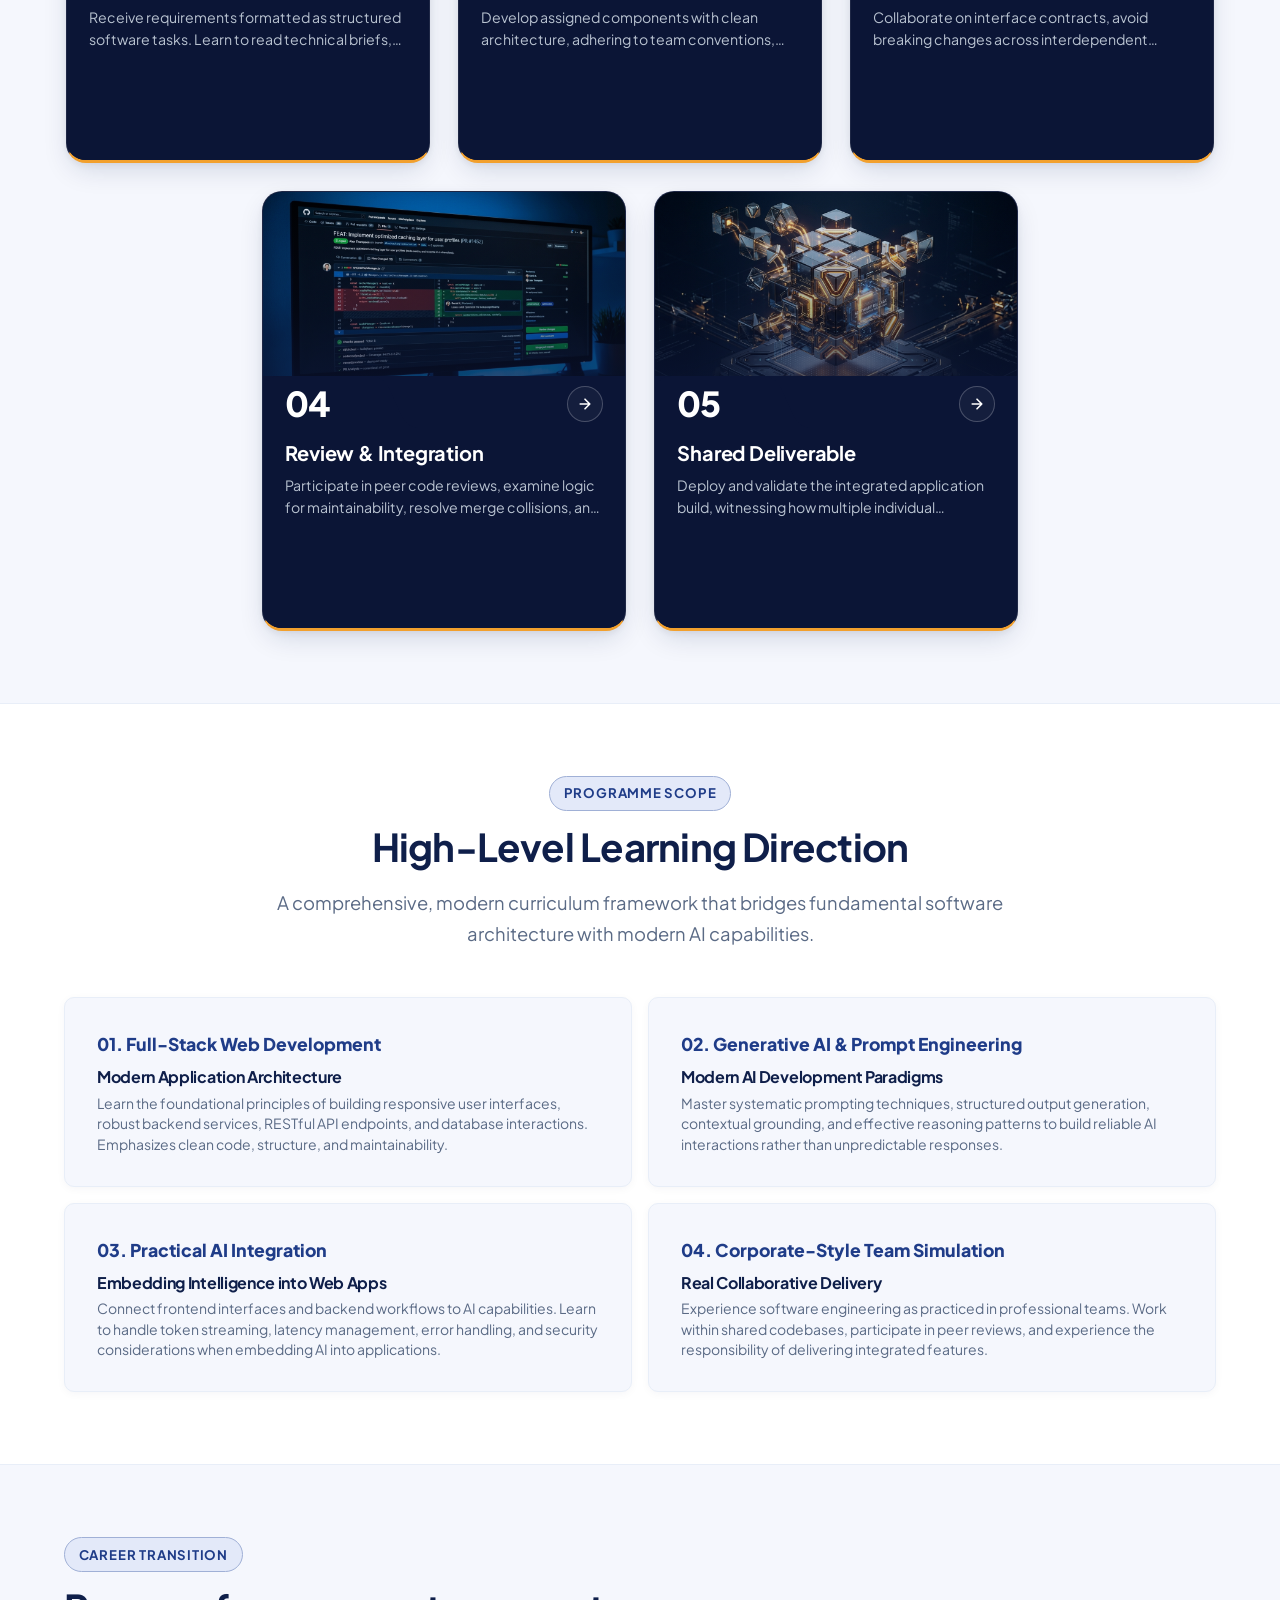
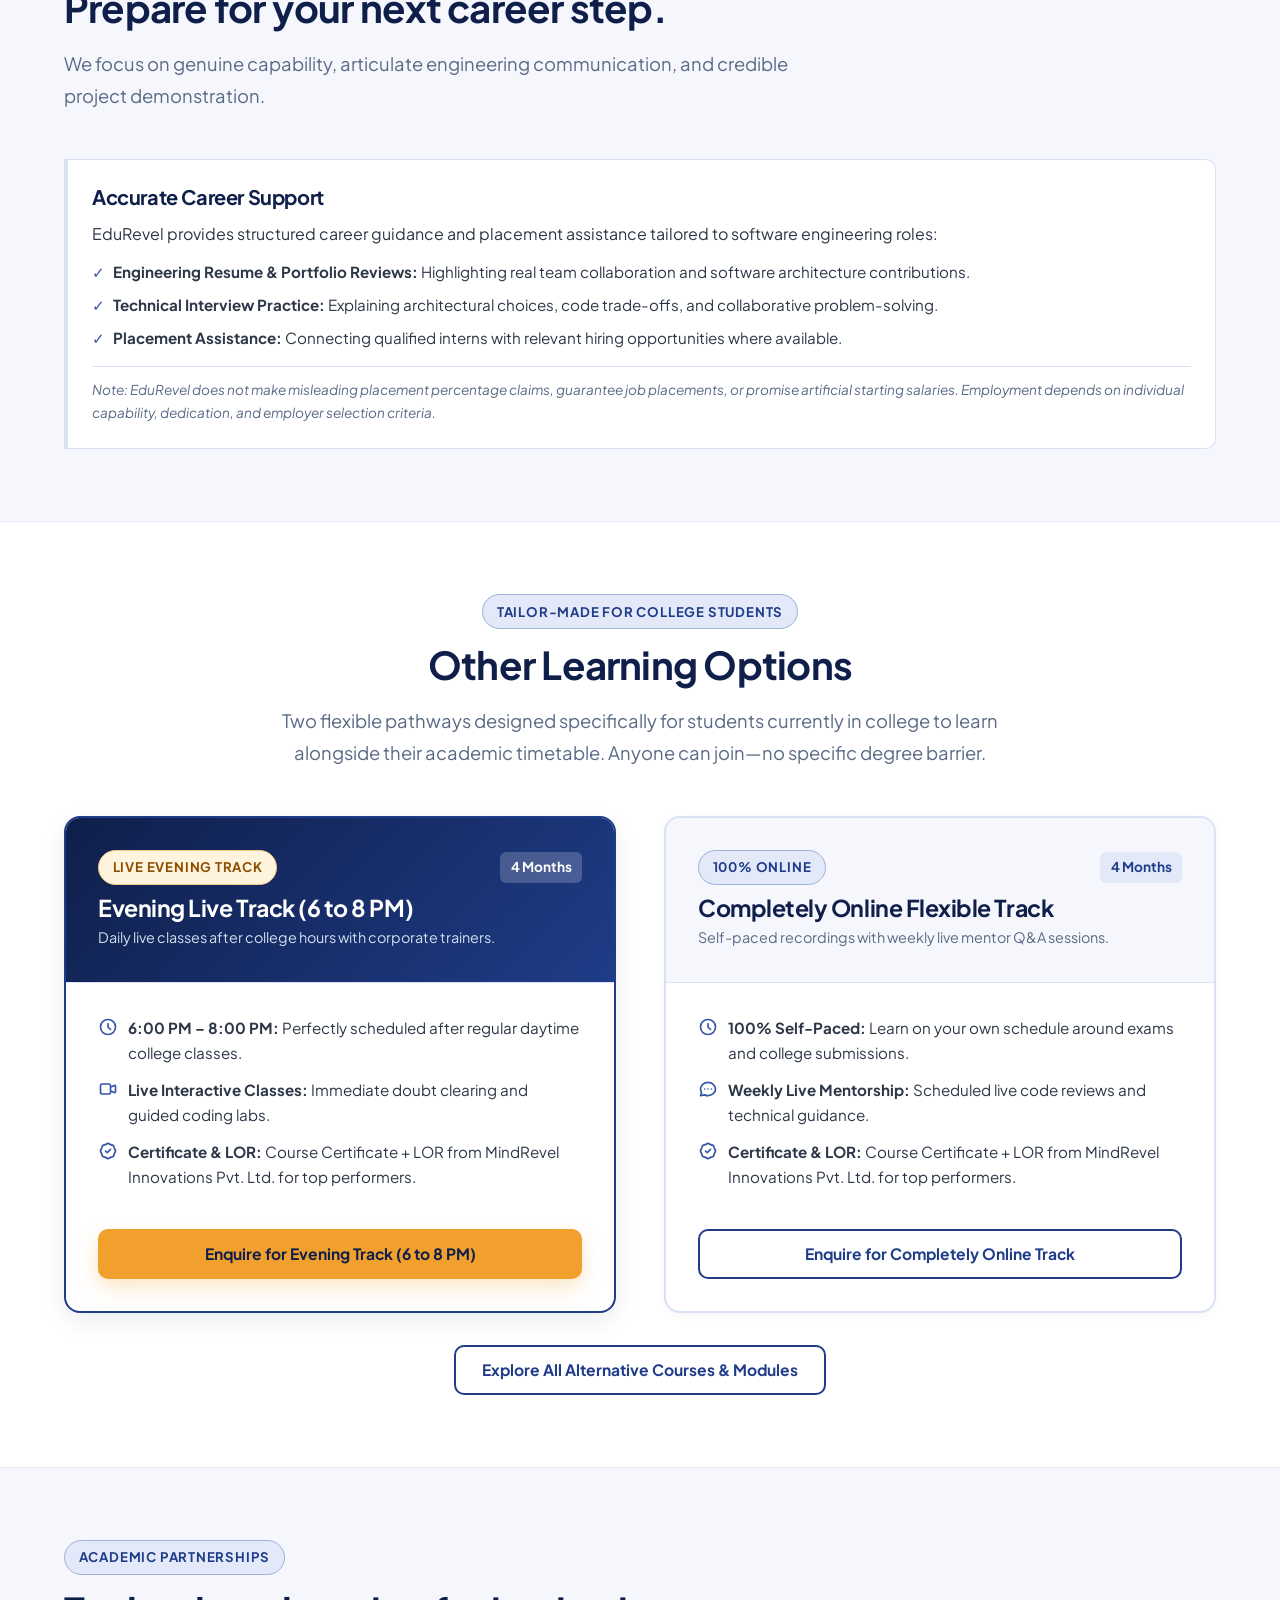
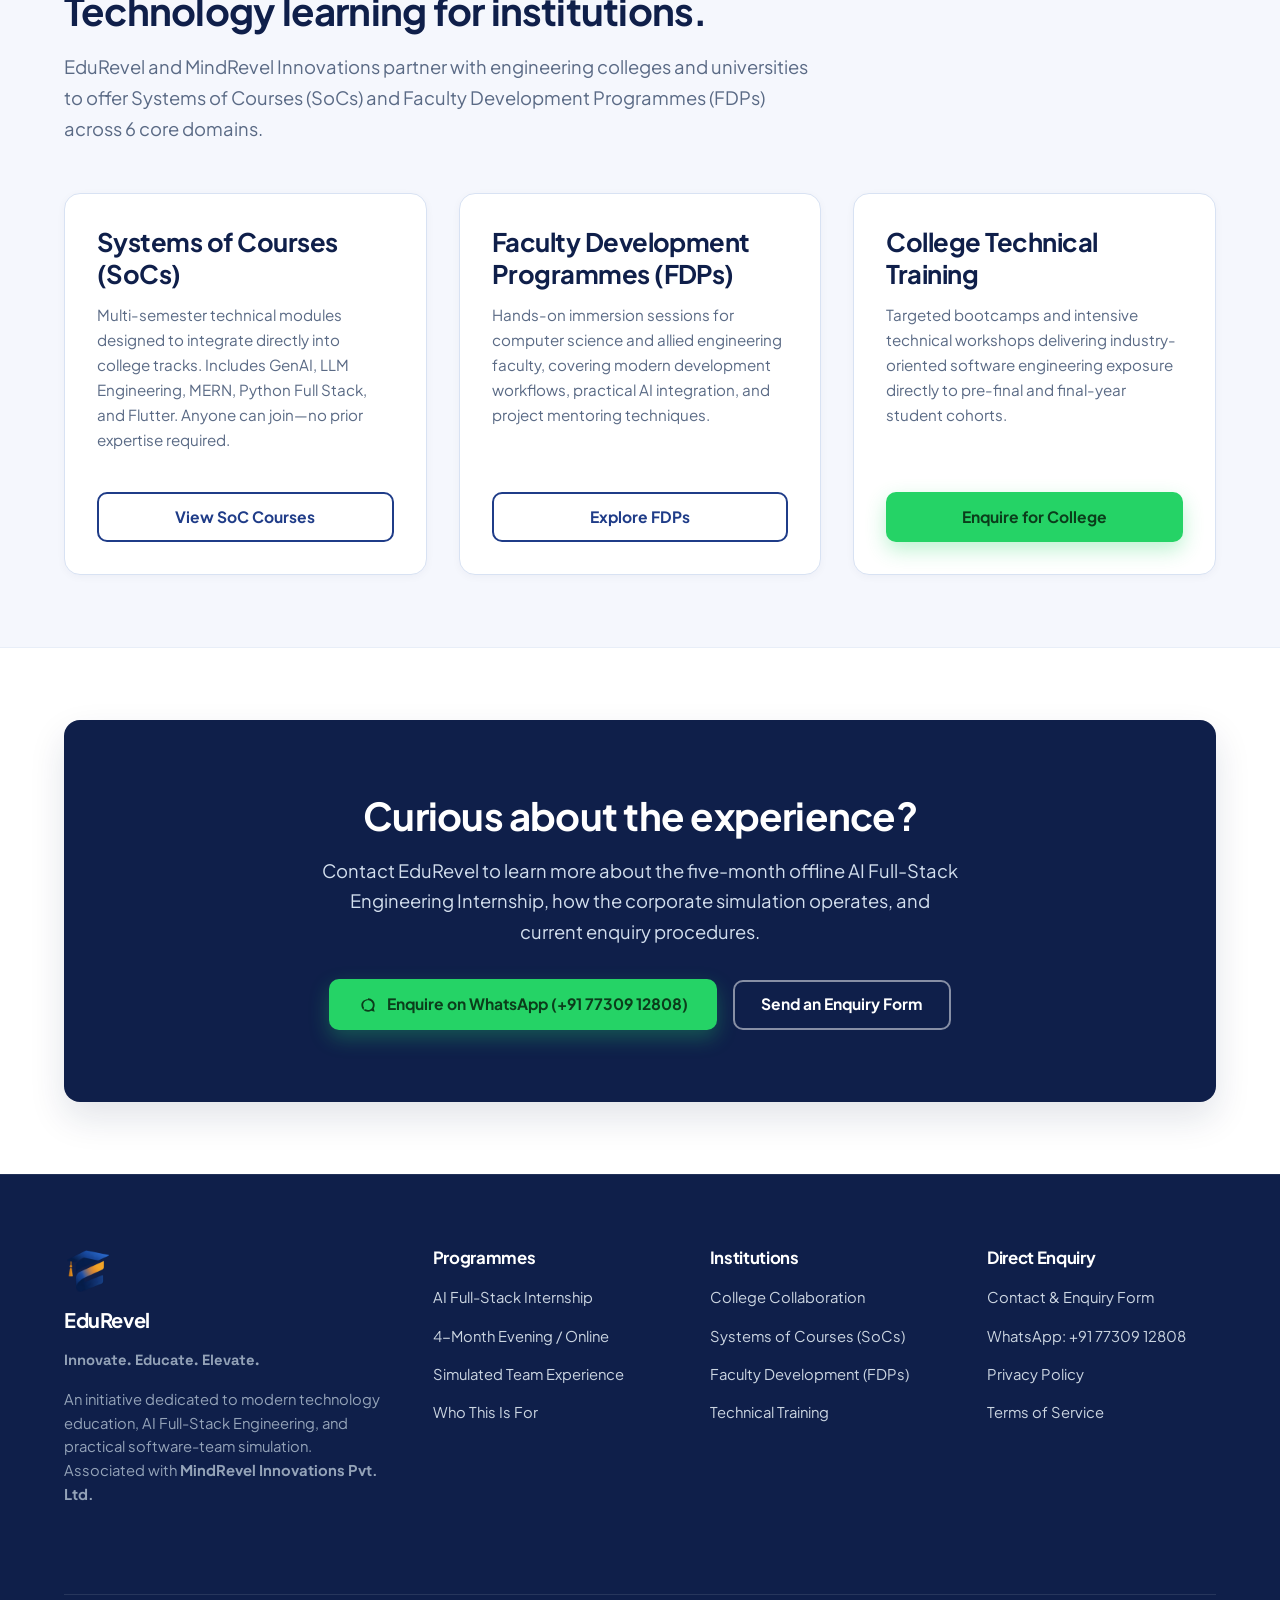
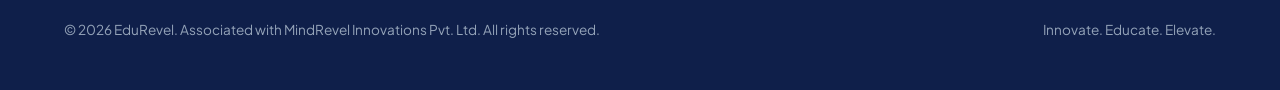
==== commit 6509a023: "feat(homepage): redesign hero section to match corporate software company simulation mockup" ====
--- a/index.html
+++ b/index.html
@@ -16,7 +16,7 @@
   <meta name="theme-color" content="#0F1F4A">
 
   <!-- Core Stylesheet -->
-  <link rel="stylesheet" href="assets/css/style.css?v=2.4">
+  <link rel="stylesheet" href="assets/css/style.css?v=2.5">
 </head>
 <body>
 
@@ -56,69 +56,238 @@
   </header>
 
   <main>
-    <!-- Section 2: Hero Section with Central Positioning -->
+    <!-- Section 2: Hero Section with Software Company Simulation Layout -->
     <section class="hero-section" id="hero">
-      <div class="container hero-grid">
-        <div class="hero-content">
-          <div class="hero-pill-badge">
-            <span class="dot"></span>
-            <span>Flagship Internship • 5 Months Full-Time</span>
-          </div>
-          <h1>What if you could experience a software company before joining one?</h1>
-          <p class="hero-tagline">Learn AI Full-Stack Engineering the way software teams work.</p>
-          <p class="hero-desc">
-            Explore a five-month, full-time offline internship at the company premises combining full-stack development, Generative AI, Prompt Engineering, and AI integration. Understand how software teams collaborate, build applications, and work towards delivering a shared product in a simulated corporate-style environment.
-          </p>
-          <div class="button-group">
-            <a href="ai-fullstack-internship.html" class="btn btn-amber" id="heroPrimaryCta">
-              Discover the 5-Month Internship
-            </a>
-            <a href="#corporateSimulation" class="btn btn-outline" id="heroSecondaryCta">
-              Explore the Experience
-            </a>
-          </div>
-        </div>
-
-        <!-- Corporate Simulation Architecture Diagram Preview -->
-        <div class="hero-visual-card">
-          <div class="visual-header">
-            <span class="visual-header-badge">Real-World Team Simulation</span>
-            <span style="font-size: 0.8rem; color: var(--color-text-muted); font-weight: 600;">Offline Company Premises</span>
-          </div>
-          <div class="sim-workflow-steps">
-            <div class="sim-step">
-              <div class="sim-step-icon">1</div>
-              <div class="sim-step-info">
-                <h4>Assigned Software Tasks</h4>
-                <p>Receive and analyze scoped feature assignments within an application architecture.</p>
-              </div>
-            </div>
-            <div class="sim-step">
-              <div class="sim-step-icon">2</div>
-              <div class="sim-step-info">
-                <h4>Full-Stack &amp; AI Development</h4>
-                <p>Engineer responsive frontends, backend APIs, and integrate practical AI capabilities.</p>
-              </div>
-            </div>
-            <div class="sim-step active-step">
-              <div class="sim-step-icon">3</div>
-              <div class="sim-step-info">
-                <h4>Team Coordination</h4>
-                <p>Coordinate interface contracts and data flows with other module contributors.</p>
-              </div>
-            </div>
-            <div class="sim-step">
-              <div class="sim-step-icon">4</div>
-              <div class="sim-step-info">
-                <h4>Review &amp; Integration</h4>
-                <p>Conduct structured peer reviews, resolve conflicts, and integrate verified code.</p>
-              </div>
-            </div>
-            <div class="sim-step">
-              <div class="sim-step-icon">5</div>
-              <div class="sim-step-info">
-                <h4>Shared Deliverable</h4>
-                <p>Validate the joint release, ensuring individual features function as a cohesive product.</p>
+      <!-- Right Side Immersive Office Backdrop -->
+      <div class="hero-bg-visual" aria-hidden="true">
+        <img src="assets/images/hero-office-developer.jpg" alt="EduRevel software simulation developer workplace with monitors and whiteboard" class="hero-bg-img">
+        <div class="hero-bg-gradient-fade"></div>
+        <div class="hero-bg-swoosh"></div>
+      </div>
+
+      <div class="hero-container">
+        <div class="hero-grid">
+          <!-- Left Column: Value Proposition & Feature Highlights -->
+          <div class="hero-content">
+            <div class="hero-pill-badge">
+              <span class="dot"></span>
+              <span>Flagship Internship • 5 Months Full-Time</span>
+            </div>
+
+            <h1 class="hero-title">
+              What if you could<br>
+              experience a <span class="hero-highlight-orange">software</span><br>
+              <span class="hero-highlight-orange">company</span> before<br>
+              joining one?
+            </h1>
+
+            <p class="hero-tagline">Learn AI Full-Stack Engineering the way software teams work.</p>
+
+            <p class="hero-desc">
+              Explore a five-month, full-time offline internship at the company premises combining full-stack development, Generative AI, Prompt Engineering, and AI integration. Understand how software teams collaborate, build applications, and work towards delivering a shared product in a simulated corporate-style environment.
+            </p>
+
+            <div class="hero-btn-group">
+              <a href="ai-fullstack-internship.html" class="hero-btn-primary" id="heroPrimaryCta">
+                <span>Discover the 5-Month Internship</span>
+                <svg width="18" height="18" viewBox="0 0 24 24" fill="none" stroke="currentColor" stroke-width="2.2" stroke-linecap="round" stroke-linejoin="round" aria-hidden="true"><path d="M5 12h14"></path><path d="m12 5 7 7-7 7"></path></svg>
+              </a>
+              <a href="ai-fullstack-internship.html#simulationExperience" class="hero-btn-secondary" id="heroSecondaryCta">
+                <span>Explore the Experience</span>
+                <svg width="18" height="18" viewBox="0 0 24 24" fill="none" stroke="currentColor" stroke-width="2.2" stroke-linecap="round" stroke-linejoin="round" aria-hidden="true"><path d="M5 12h14"></path><path d="m12 5 7 7-7 7"></path></svg>
+              </a>
+            </div>
+
+            <!-- 4 Feature Badges along bottom -->
+            <div class="hero-feature-pills">
+              <div class="hero-feature-item">
+                <div class="feature-icon-squircle">
+                  <svg viewBox="0 0 24 24" fill="none" stroke="currentColor" stroke-width="2" stroke-linecap="round" stroke-linejoin="round" aria-hidden="true">
+                    <rect x="2" y="3" width="20" height="14" rx="2"></rect>
+                    <line x1="8" y1="21" x2="16" y2="21"></line>
+                    <line x1="12" y1="17" x2="12" y2="21"></line>
+                  </svg>
+                </div>
+                <div class="feature-text">
+                  <strong>Offline</strong>
+                  <span>Company Premises</span>
+                </div>
+              </div>
+
+              <div class="hero-feature-item">
+                <div class="feature-icon-squircle">
+                  <svg viewBox="0 0 24 24" fill="none" stroke="currentColor" stroke-width="2" stroke-linecap="round" stroke-linejoin="round" aria-hidden="true">
+                    <circle cx="12" cy="12" r="9"></circle>
+                    <polyline points="9 10 7 12 9 14"></polyline>
+                    <polyline points="15 10 17 12 15 14"></polyline>
+                  </svg>
+                </div>
+                <div class="feature-text">
+                  <strong>Real Project</strong>
+                  <span>Experience</span>
+                </div>
+              </div>
+
+              <div class="hero-feature-item">
+                <div class="feature-icon-squircle">
+                  <svg viewBox="0 0 24 24" fill="none" stroke="currentColor" stroke-width="2" stroke-linecap="round" stroke-linejoin="round" aria-hidden="true">
+                    <circle cx="12" cy="12" r="3"></circle>
+                    <line x1="12" y1="3" x2="12" y2="9"></line>
+                    <line x1="12" y1="15" x2="12" y2="21"></line>
+                    <line x1="3" y1="12" x2="9" y2="12"></line>
+                    <line x1="15" y1="12" x2="21" y2="12"></line>
+                  </svg>
+                </div>
+                <div class="feature-text">
+                  <strong>AI + Full-Stack</strong>
+                  <span>Skills</span>
+                </div>
+              </div>
+
+              <div class="hero-feature-item">
+                <div class="feature-icon-squircle">
+                  <svg viewBox="0 0 24 24" fill="none" stroke="currentColor" stroke-width="2" stroke-linecap="round" stroke-linejoin="round" aria-hidden="true">
+                    <path d="M16 21v-2a4 4 0 0 0-4-4H6a4 4 0 0 0-4 4v2"></path>
+                    <circle cx="9" cy="7" r="4"></circle>
+                    <path d="M19 11v6"></path>
+                    <path d="M22 14h-6"></path>
+                  </svg>
+                </div>
+                <div class="feature-text">
+                  <strong>Mentorship</strong>
+                  <span>from Industry Experts</span>
+                </div>
+              </div>
+            </div>
+          </div>
+
+          <!-- Right Column: Floating Real-World Team Simulation Card & Accents -->
+          <div class="hero-visual-col">
+            <!-- Decorative Curved Dotted Trail -->
+            <svg class="hero-decor-trail" aria-hidden="true" width="130" height="90" viewBox="0 0 130 90" fill="none">
+              <path d="M 10 75 C 40 50, 75 60, 120 15" stroke="#FF8A00" stroke-width="2.5" stroke-dasharray="5 5" stroke-linecap="round" opacity="0.85"/>
+            </svg>
+
+            <!-- Decorative Floating Paper Plane -->
+            <div class="hero-decor-plane" aria-hidden="true">
+              <svg width="42" height="42" viewBox="0 0 24 24" fill="#FF8A00" stroke="#FFFFFF" stroke-width="1.5">
+                <path d="m22 2-7 20-4-9-9-4Z"></path>
+                <path d="M22 2 11 13"></path>
+              </svg>
+            </div>
+
+            <!-- Decorative Floating Chart Glass Badge -->
+            <div class="hero-decor-chart" aria-hidden="true">
+              <svg width="24" height="24" viewBox="0 0 24 24" fill="none">
+                <rect x="3" y="14" width="4" height="7" rx="1.5" fill="#FF8A00" opacity="0.75" />
+                <rect x="10" y="8" width="4" height="13" rx="1.5" fill="#FF8A00" />
+                <rect x="17" y="3" width="4" height="18" rx="1.5" fill="#FF8A00" />
+              </svg>
+            </div>
+
+            <!-- Floating Simulation Card -->
+            <div class="hero-simulation-card" id="heroSimCard">
+              <div class="sim-card-header">
+                <span class="sim-card-badge">REAL-WORLD TEAM SIMULATION</span>
+                <span class="sim-card-sub">Offline Company Premises</span>
+              </div>
+              <div class="sim-card-steps">
+                <!-- Step 1 -->
+                <div class="sim-card-step">
+                  <span class="sim-step-num">1</span>
+                  <div class="sim-step-icon-wrap">
+                    <svg viewBox="0 0 24 24" fill="none" stroke="currentColor" stroke-width="2" stroke-linecap="round" stroke-linejoin="round" aria-hidden="true">
+                      <path d="M14.5 2H6a2 2 0 0 0-2 2v16a2 2 0 0 0 2 2h12a2 2 0 0 0 2-2V7.5L14.5 2z"></path>
+                      <polyline points="14 2 14 8 20 8"></polyline>
+                      <line x1="16" y1="13" x2="8" y2="13"></line>
+                      <line x1="16" y1="17" x2="8" y2="17"></line>
+                      <line x1="10" y1="9" x2="8" y2="9"></line>
+                    </svg>
+                  </div>
+                  <div class="sim-step-text">
+                    <h4>Assigned Software Tasks</h4>
+                    <p>Receive and analyze scoped feature assignments within an application architecture.</p>
+                  </div>
+                  <div class="sim-step-chevron">
+                    <svg viewBox="0 0 24 24" fill="none" stroke="currentColor" stroke-width="2.5" stroke-linecap="round" stroke-linejoin="round" aria-hidden="true"><path d="m9 18 6-6-6-6"></path></svg>
+                  </div>
+                </div>
+
+                <!-- Step 2 -->
+                <div class="sim-card-step">
+                  <span class="sim-step-num">2</span>
+                  <div class="sim-step-icon-wrap">
+                    <svg viewBox="0 0 24 24" fill="none" stroke="currentColor" stroke-width="2.2" stroke-linecap="round" stroke-linejoin="round" aria-hidden="true">
+                      <polyline points="16 18 22 12 16 6"></polyline>
+                      <polyline points="8 6 2 12 8 18"></polyline>
+                    </svg>
+                  </div>
+                  <div class="sim-step-text">
+                    <h4>Full-Stack &amp; AI Development</h4>
+                    <p>Engineer responsive frontends, backend APIs, and integrate practical AI capabilities.</p>
+                  </div>
+                  <div class="sim-step-chevron">
+                    <svg viewBox="0 0 24 24" fill="none" stroke="currentColor" stroke-width="2.5" stroke-linecap="round" stroke-linejoin="round" aria-hidden="true"><path d="m9 18 6-6-6-6"></path></svg>
+                  </div>
+                </div>
+
+                <!-- Step 3 (Highlighted) -->
+                <div class="sim-card-step step-highlighted">
+                  <span class="sim-step-num">3</span>
+                  <div class="sim-step-icon-wrap icon-amber-circle">
+                    <svg viewBox="0 0 24 24" fill="none" stroke="currentColor" stroke-width="2" stroke-linecap="round" stroke-linejoin="round" aria-hidden="true">
+                      <path d="M16 21v-2a4 4 0 0 0-4-4H6a4 4 0 0 0-4 4v2"></path>
+                      <circle cx="9" cy="7" r="4"></circle>
+                      <path d="M22 21v-2a4 4 0 0 0-3-3.87"></path>
+                      <path d="M16 3.13a4 4 0 0 1 0 7.75"></path>
+                    </svg>
+                  </div>
+                  <div class="sim-step-text">
+                    <h4>Team Coordination</h4>
+                    <p>Coordinate interface contracts and data flows with other module contributors.</p>
+                  </div>
+                  <div class="sim-step-chevron">
+                    <svg viewBox="0 0 24 24" fill="none" stroke="currentColor" stroke-width="2.5" stroke-linecap="round" stroke-linejoin="round" aria-hidden="true"><path d="m9 18 6-6-6-6"></path></svg>
+                  </div>
+                </div>
+
+                <!-- Step 4 -->
+                <div class="sim-card-step">
+                  <span class="sim-step-num">4</span>
+                  <div class="sim-step-icon-wrap">
+                    <svg viewBox="0 0 24 24" fill="none" stroke="currentColor" stroke-width="2" stroke-linecap="round" stroke-linejoin="round" aria-hidden="true">
+                      <path d="M12 22s8-4 8-10V5l-8-3-8 3v7c0 6 8 10 8 10z"></path>
+                      <path d="m9 12 2 2 4-4"></path>
+                    </svg>
+                  </div>
+                  <div class="sim-step-text">
+                    <h4>Review &amp; Integration</h4>
+                    <p>Conduct structured peer reviews, resolve conflicts, and integrate verified code.</p>
+                  </div>
+                  <div class="sim-step-chevron">
+                    <svg viewBox="0 0 24 24" fill="none" stroke="currentColor" stroke-width="2.5" stroke-linecap="round" stroke-linejoin="round" aria-hidden="true"><path d="m9 18 6-6-6-6"></path></svg>
+                  </div>
+                </div>
+
+                <!-- Step 5 -->
+                <div class="sim-card-step">
+                  <span class="sim-step-num">5</span>
+                  <div class="sim-step-icon-wrap">
+                    <svg viewBox="0 0 24 24" fill="none" stroke="currentColor" stroke-width="2.5" stroke-linecap="round" stroke-linejoin="round" aria-hidden="true">
+                      <path d="m7.5 4.27 9 5.15"></path>
+                      <path d="M21 8a2 2 0 0 0-1-1.73l-7-4a2 2 0 0 0-2 0l-7 4A2 2 0 0 0 3 8v8a2 2 0 0 0 1 1.73l7 4a2 2 0 0 0 2 0l7-4A2 2 0 0 0 21 16Z"></path>
+                      <path d="m3.3 7 8.7 5 8.7-5"></path>
+                      <path d="M12 22V12"></path>
+                    </svg>
+                  </div>
+                  <div class="sim-step-text">
+                    <h4>Shared Deliverable</h4>
+                    <p>Validate the joint release, ensuring individual features function as a cohesive product.</p>
+                  </div>
+                  <div class="sim-step-chevron">
+                    <svg viewBox="0 0 24 24" fill="none" stroke="currentColor" stroke-width="2.5" stroke-linecap="round" stroke-linejoin="round" aria-hidden="true"><path d="m9 18 6-6-6-6"></path></svg>
+                  </div>
+                </div>
               </div>
             </div>
           </div>
--- a/assets/css/style.css
+++ b/assets/css/style.css
@@ -403,7 +403,7 @@
   left: 0;
   width: 100%;
   height: 3px;
-  background-color: var(--color-action-blue);
+  background-color: var(--color-amber);
   border-radius: var(--radius-full);
 }
 
@@ -483,152 +483,490 @@
   }
 }
 
-/* Hero Section */
+/* ==========================================================================
+   Hero Section — Modern Software Team Simulation Layout (Mockup Match)
+   ========================================================================== */
+
 .hero-section {
-  padding-top: var(--space-3xl);
-  padding-bottom: var(--space-3xl);
-  background: linear-gradient(180deg, #FFFFFF 0%, #F5F8FE 100%);
   position: relative;
+  padding-top: calc(var(--header-height) + 1.25rem);
+  padding-bottom: 2.25rem;
+  background-color: #FFFFFF;
   overflow: hidden;
+}
+
+/* Right Side Immersive Office Backdrop */
+.hero-bg-visual {
+  position: absolute;
+  top: 0;
+  right: 0;
+  width: 54%;
+  height: 100%;
+  pointer-events: none;
+  z-index: 1;
+  overflow: hidden;
+}
+
+.hero-bg-img {
+  width: 100%;
+  height: 100%;
+  object-fit: cover;
+  object-position: 72% center;
+  display: block;
+}
+
+.hero-bg-gradient-fade {
+  position: absolute;
+  inset: 0;
+  background: linear-gradient(90deg, #FFFFFF 0%, rgba(255, 255, 255, 0.85) 12%, rgba(255, 255, 255, 0.08) 38%, rgba(15, 31, 74, 0.08) 100%);
+}
+
+.hero-bg-swoosh {
+  position: absolute;
+  bottom: -30px;
+  right: -30px;
+  width: 520px;
+  height: 200px;
+  background: radial-gradient(ellipse at bottom right, rgba(255, 138, 0, 0.45) 0%, rgba(59, 130, 246, 0.22) 40%, transparent 70%);
+  pointer-events: none;
+}
+
+.hero-container {
+  max-width: 1360px;
+  margin: 0 auto;
+  padding: 0 1.75rem;
+  position: relative;
+  z-index: 3;
 }
 
 .hero-grid {
   display: grid;
-  grid-template-columns: 1.15fr 0.85fr;
-  gap: var(--space-3xl);
-  align-items: center;
-}
-
-@media (max-width: 992px) {
-  .hero-grid {
-    grid-template-columns: 1fr;
-    gap: var(--space-2xl);
-  }
-}
-
-.hero-content h1 {
-  color: var(--color-dark-navy);
-  margin-top: var(--space-sm);
-}
-
-.hero-tagline {
-  font-size: 1.25rem;
-  font-weight: 700;
-  color: var(--color-action-blue);
-  margin-bottom: var(--space-md);
-}
-
-.hero-desc {
-  font-size: 1.125rem;
-  line-height: 1.75;
-  color: var(--color-text-body);
-  margin-bottom: var(--space-xl);
+  grid-template-columns: 1.14fr 0.86fr;
+  gap: 2.25rem;
+  align-items: center;
+}
+
+/* --- Left Column: Value Proposition & CTAs --- */
+.hero-content {
+  position: relative;
+  z-index: 2;
 }
 
 .hero-pill-badge {
   display: inline-flex;
   align-items: center;
-  gap: 0.5rem;
-  background-color: var(--color-pale-blue);
-  color: var(--color-primary-blue);
+  gap: 0.55rem;
+  background-color: #EDF3FA;
+  color: #1F3C88;
   padding: 0.4rem 1rem;
   border-radius: var(--radius-full);
   font-weight: 700;
-  font-size: 0.875rem;
-  border: 1px solid var(--color-muted-blue);
+  font-size: 0.825rem;
+  border: 1px solid rgba(31, 60, 136, 0.12);
+  margin-bottom: 1rem;
 }
 
 .hero-pill-badge .dot {
   width: 8px;
   height: 8px;
-  background-color: var(--color-amber);
+  background-color: #FF8A00;
   border-radius: 50%;
   display: inline-block;
-}
-
-/* Interactive Simulation Architecture Visual */
-.hero-visual-card {
-  background: var(--color-white);
-  border: 1px solid var(--color-border);
-  border-radius: var(--radius-lg);
-  padding: var(--space-xl);
-  box-shadow: var(--shadow-lg);
+  box-shadow: 0 0 8px rgba(255, 138, 0, 0.65);
+}
+
+.hero-title {
+  color: var(--color-dark-navy);
+  font-size: clamp(2.1rem, 3.15vw, 3.15rem);
+  font-weight: 800;
+  line-height: 1.14;
+  letter-spacing: -0.025em;
+  margin-bottom: 0.75rem;
+}
+
+.hero-highlight-orange {
+  color: #FF8A00;
+  display: inline;
+}
+
+.hero-tagline {
+  font-size: 1.125rem;
+  font-weight: 700;
+  color: var(--color-primary-blue);
+  margin-bottom: 0.75rem;
+  line-height: 1.35;
+}
+
+.hero-desc {
+  font-size: 0.925rem;
+  line-height: 1.62;
+  color: #475569;
+  margin-bottom: 1.5rem;
+  max-width: 560px;
+}
+
+.hero-btn-group {
+  display: flex;
+  align-items: center;
+  gap: 0.85rem;
+  margin-bottom: 1.75rem;
+  flex-wrap: nowrap;
+}
+
+.hero-btn-primary {
+  background: #FF8A00;
+  color: #0F1F4A;
+  padding: 0.8rem 1.45rem;
+  font-weight: 800;
+  font-size: 0.925rem;
+  border-radius: 10px;
+  display: inline-flex;
+  align-items: center;
+  gap: 0.6rem;
+  white-space: nowrap;
+  box-shadow: 0 6px 18px -2px rgba(255, 138, 0, 0.38);
+  transition: transform var(--transition-normal), box-shadow var(--transition-normal), background-color var(--transition-normal);
+  text-decoration: none;
+  border: none;
+}
+
+.hero-btn-primary:hover {
+  background: #f07e00;
+  transform: translateY(-2px);
+  box-shadow: 0 10px 24px -2px rgba(255, 138, 0, 0.48);
+  color: #0F1F4A;
+}
+
+.hero-btn-secondary {
+  background: #FFFFFF;
+  color: #0F1F4A;
+  border: 1.5px solid #1F3C88;
+  padding: 0.8rem 1.45rem;
+  font-weight: 700;
+  font-size: 0.925rem;
+  border-radius: 10px;
+  display: inline-flex;
+  align-items: center;
+  gap: 0.6rem;
+  white-space: nowrap;
+  box-shadow: 0 2px 8px rgba(15, 31, 74, 0.05);
+  transition: transform var(--transition-normal), background-color var(--transition-normal), border-color var(--transition-normal);
+  text-decoration: none;
+}
+
+.hero-btn-secondary:hover {
+  background: #F8FAFD;
+  border-color: #0F1F4A;
+  transform: translateY(-2px);
+  color: #0F1F4A;
+}
+
+/* 4 Feature Badges along bottom */
+.hero-feature-pills {
+  display: flex;
+  align-items: center;
+  gap: 1.25rem;
+  padding-top: 0.5rem;
+}
+
+.hero-feature-item {
+  display: flex;
+  align-items: center;
+  gap: 0.55rem;
+}
+
+.feature-icon-squircle {
+  width: 38px;
+  height: 38px;
+  border-radius: 11px;
+  background: #FFF2E0;
+  color: #0F1F4A;
+  display: flex;
+  align-items: center;
+  justify-content: center;
+  flex-shrink: 0;
+  border: 1px solid rgba(255, 138, 0, 0.18);
+}
+
+.feature-icon-squircle svg {
+  width: 19px;
+  height: 19px;
+}
+
+.feature-text strong {
+  display: block;
+  font-size: 0.82rem;
+  font-weight: 800;
+  color: #0F1F4A;
+  line-height: 1.15;
+  white-space: nowrap;
+}
+
+.feature-text span {
+  display: block;
+  font-size: 0.71rem;
+  color: #64748B;
+  font-weight: 500;
+  line-height: 1.15;
+  white-space: nowrap;
+}
+
+/* --- Right Column: Scene & Floating Card --- */
+.hero-visual-col {
   position: relative;
-}
-
-.visual-header {
+  display: flex;
+  align-items: center;
+  justify-content: flex-end;
+}
+
+/* Floating Real-World Team Simulation Card */
+.hero-simulation-card {
+  position: relative;
+  z-index: 3;
+  width: 440px;
+  max-width: 100%;
+  background: rgba(255, 255, 255, 0.98);
+  backdrop-filter: blur(14px);
+  -webkit-backdrop-filter: blur(14px);
+  border-radius: 20px;
+  padding: 1.15rem 1.25rem;
+  box-shadow: 0 20px 50px -10px rgba(15, 31, 74, 0.22), 0 0 0 1px rgba(255, 255, 255, 0.95);
+}
+
+.sim-card-header {
   display: flex;
   align-items: center;
   justify-content: space-between;
-  padding-bottom: var(--space-sm);
-  margin-bottom: var(--space-md);
-  border-bottom: 1px solid var(--color-border-subtle);
-}
-
-.visual-header-badge {
-  font-size: 0.775rem;
-  font-weight: 700;
+  padding-bottom: 0.75rem;
+  margin-bottom: 0.65rem;
+  border-bottom: 1px solid #EEF2F6;
+}
+
+.sim-card-badge {
+  background: #0B1B44;
+  color: #FFFFFF;
+  font-size: 0.68rem;
+  font-weight: 800;
   text-transform: uppercase;
-  color: var(--color-primary-blue);
-  background-color: var(--color-pale-blue);
-  padding: 0.2rem 0.6rem;
-  border-radius: var(--radius-sm);
-}
-
-.sim-workflow-steps {
+  letter-spacing: 0.05em;
+  padding: 0.35rem 0.75rem;
+  border-radius: 7px;
+}
+
+.sim-card-sub {
+  font-size: 0.78rem;
+  font-weight: 600;
+  color: #475569;
+}
+
+.sim-card-steps {
   display: flex;
   flex-direction: column;
-  gap: var(--space-sm);
-}
-
-.sim-step {
-  display: flex;
-  align-items: flex-start;
-  gap: var(--space-md);
-  padding: var(--space-sm) var(--space-md);
-  background: var(--color-pale-surface);
-  border-radius: var(--radius-md);
-  border-left: 4px solid var(--color-muted-blue);
+  gap: 0.45rem;
+}
+
+.sim-card-step {
+  display: flex;
+  align-items: center;
+  gap: 0.65rem;
+  padding: 0.55rem 0.75rem;
+  border-radius: 12px;
+  background: #F8FAFD;
+  border: 1.5px solid transparent;
   transition: all var(--transition-fast);
 }
 
-.sim-step:hover {
+.sim-card-step:hover {
   background: #EEF4FD;
-  border-left-color: var(--color-action-blue);
   transform: translateX(3px);
 }
 
-.sim-step.active-step {
+.sim-card-step.step-highlighted {
   background: #FFF9ED;
-  border-left-color: var(--color-amber);
-}
-
-.sim-step-icon {
+  border-color: #FFB347;
+  box-shadow: 0 4px 14px rgba(255, 179, 71, 0.16);
+}
+
+.sim-step-num {
+  font-size: 0.925rem;
+  font-weight: 800;
+  color: #0F1F4A;
+  width: 16px;
+  text-align: center;
+  flex-shrink: 0;
+}
+
+.sim-step-icon-wrap {
+  width: 26px;
+  height: 26px;
+  display: flex;
+  align-items: center;
+  justify-content: center;
+  color: #1F3C88;
+  flex-shrink: 0;
+}
+
+.sim-step-icon-wrap svg {
+  width: 19px;
+  height: 19px;
+}
+
+.sim-step-icon-wrap.icon-amber-circle {
   width: 32px;
   height: 32px;
   border-radius: 50%;
-  background: var(--color-white);
+  background: #FFE8CC;
+  color: #FF8A00;
+}
+
+.sim-step-icon-wrap.icon-amber-circle svg {
+  width: 19px;
+  height: 19px;
+}
+
+.sim-step-text {
+  flex-grow: 1;
+}
+
+.sim-step-text h4 {
+  font-size: 0.85rem;
+  font-weight: 700;
+  color: #0F1F4A;
+  margin-bottom: 0.15rem;
+  line-height: 1.25;
+}
+
+.sim-card-step.step-highlighted .sim-step-text h4 {
+  font-weight: 800;
+}
+
+.sim-step-text p {
+  font-size: 0.72rem;
+  color: #64748B;
+  margin-bottom: 0;
+  line-height: 1.35;
+}
+
+.sim-step-chevron {
+  color: #94A3B8;
+  width: 14px;
+  height: 14px;
   display: flex;
   align-items: center;
   justify-content: center;
-  font-size: 0.85rem;
-  font-weight: 800;
-  color: var(--color-dark-navy);
-  box-shadow: var(--shadow-subtle);
   flex-shrink: 0;
 }
 
-.sim-step-info h4 {
-  font-size: 0.95rem;
-  margin-bottom: 0.15rem;
-  color: var(--color-dark-navy);
-}
-
-.sim-step-info p {
-  font-size: 0.825rem;
-  color: var(--color-text-muted);
-  margin-bottom: 0;
-  line-height: 1.4;
+.sim-step-chevron svg {
+  width: 14px;
+  height: 14px;
+}
+
+/* Floating Badges */
+.hero-decor-plane {
+  position: absolute;
+  left: -22px;
+  top: 32%;
+  z-index: 4;
+  transform: rotate(12deg);
+  filter: drop-shadow(0 4px 10px rgba(255, 138, 0, 0.4));
+}
+
+.hero-decor-trail {
+  position: absolute;
+  left: -85px;
+  top: 38%;
+  z-index: 2;
+  pointer-events: none;
+}
+
+.hero-decor-chart {
+  position: absolute;
+  left: -12px;
+  bottom: 20%;
+  z-index: 4;
+  background: #FFFFFF;
+  border-radius: 12px;
+  padding: 0.55rem 0.65rem;
+  box-shadow: 0 10px 24px rgba(15, 31, 74, 0.16);
+  display: flex;
+  align-items: center;
+  justify-content: center;
+  border: 1px solid rgba(255, 255, 255, 0.95);
+}
+
+/* Responsive Breakpoints */
+@media (max-width: 1180px) {
+  .hero-bg-visual {
+    width: 100%;
+    opacity: 0.22;
+  }
+
+  .hero-grid {
+    grid-template-columns: 1fr;
+    gap: 2.75rem;
+  }
+
+  .hero-btn-group {
+    flex-wrap: wrap;
+  }
+
+  .hero-feature-pills {
+    flex-wrap: wrap;
+    gap: 1.25rem;
+  }
+
+  .hero-visual-col {
+    justify-content: center;
+  }
+
+  .hero-simulation-card {
+    width: 480px;
+  }
+}
+
+@media (max-width: 640px) {
+  .hero-section {
+    padding-top: calc(var(--header-height) + 1rem);
+    padding-bottom: 2.5rem;
+  }
+
+  .hero-bg-visual {
+    display: none;
+  }
+
+  .hero-container {
+    padding: 0 1.25rem;
+  }
+
+  .hero-btn-group {
+    flex-direction: column;
+    align-items: stretch;
+  }
+
+  .hero-btn-group .hero-btn-primary,
+  .hero-btn-group .hero-btn-secondary {
+    width: 100%;
+    justify-content: center;
+  }
+
+  .hero-feature-pills {
+    display: grid;
+    grid-template-columns: 1fr;
+    gap: 0.85rem;
+  }
+
+  .hero-simulation-card {
+    width: 100%;
+    max-width: 100%;
+    padding: 1.15rem 1rem;
+  }
+
+  .hero-decor-plane,
+  .hero-decor-trail,
+  .hero-decor-chart {
+    display: none;
+  }
 }
 
 /* Difference / Learning Gap Section */
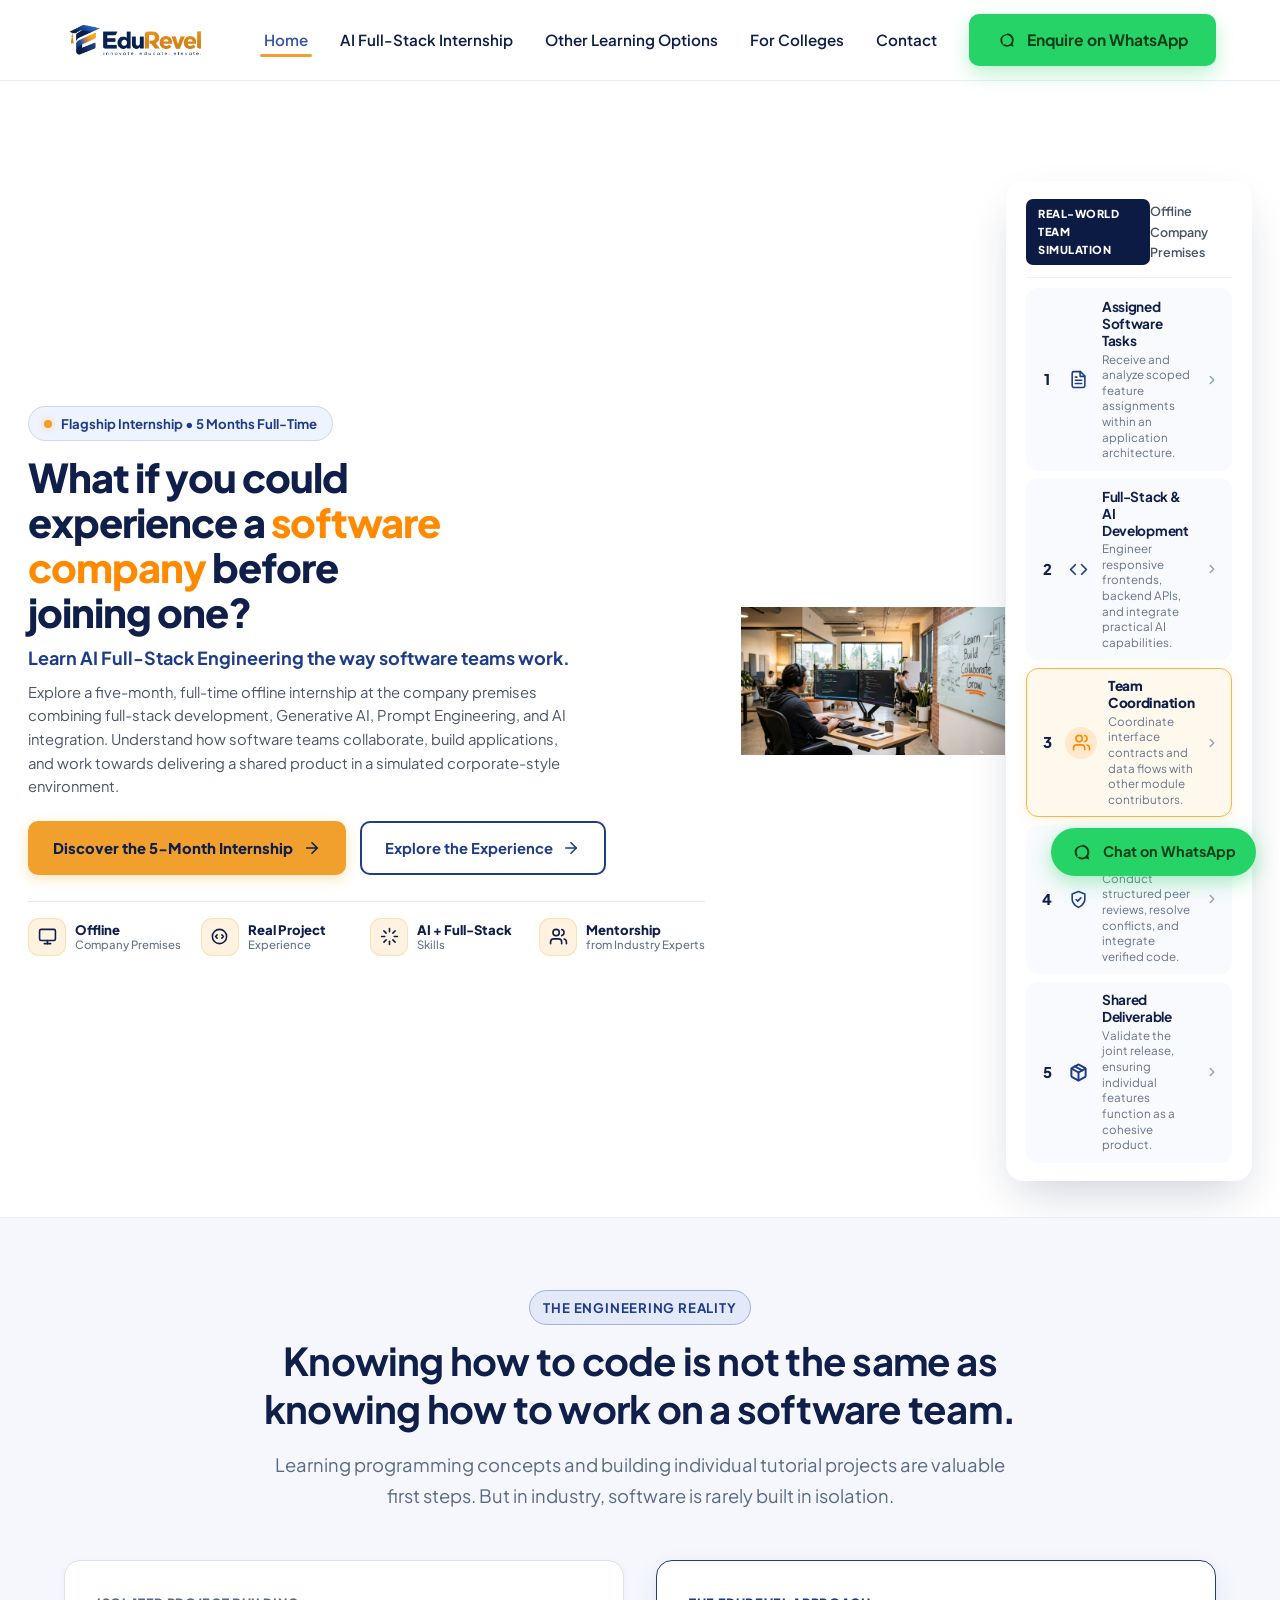
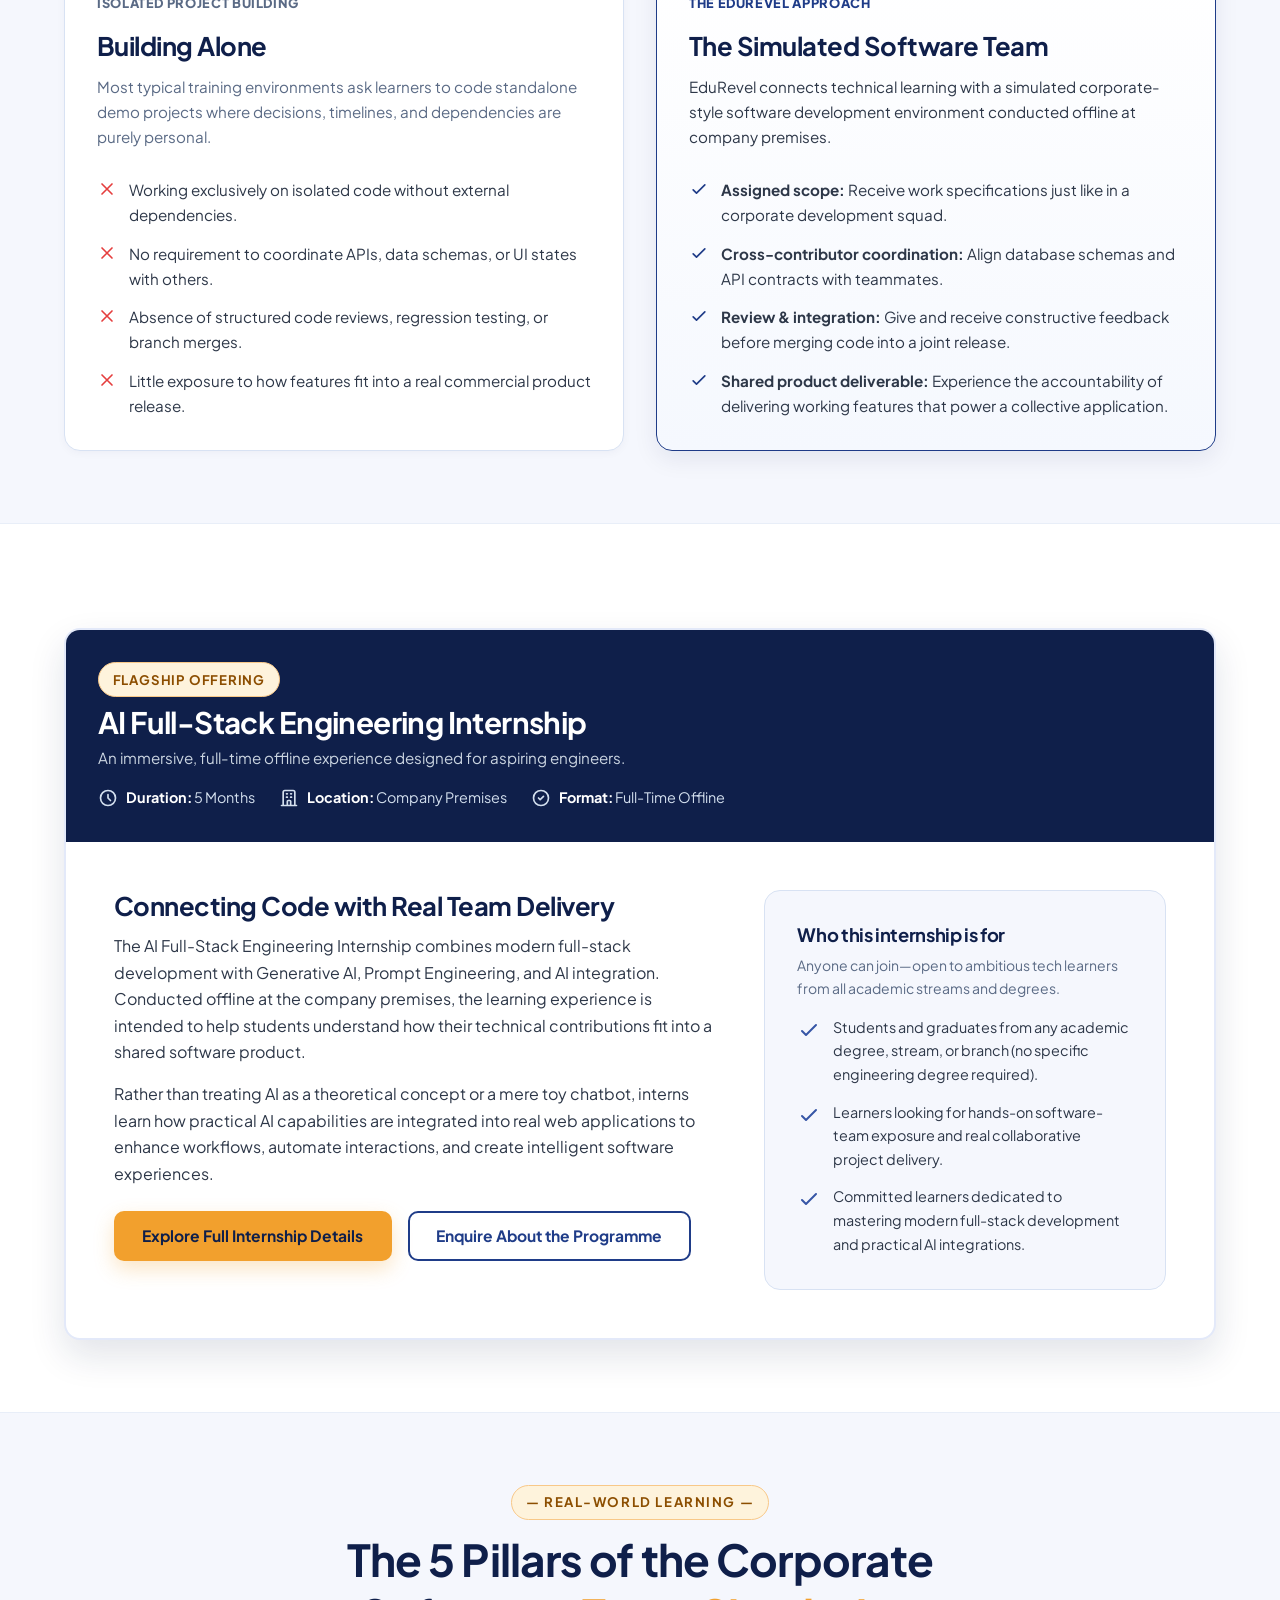
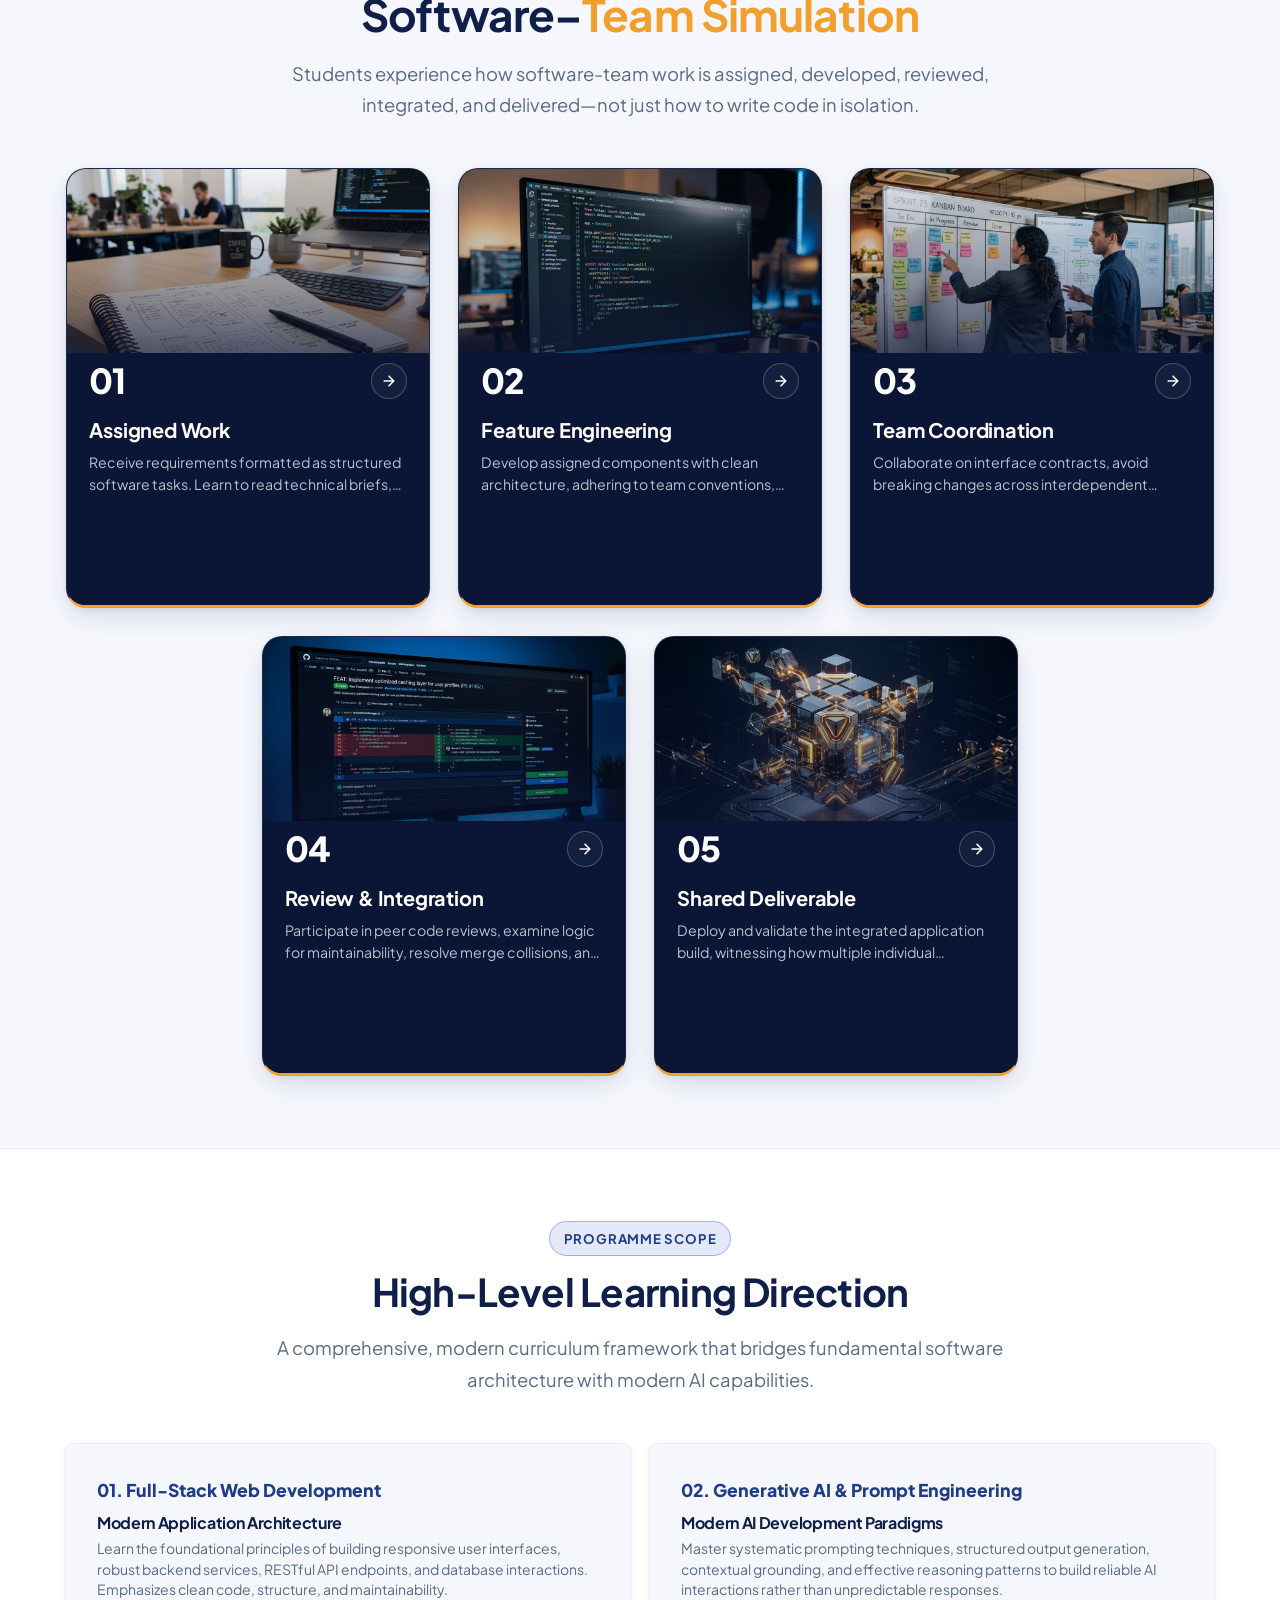
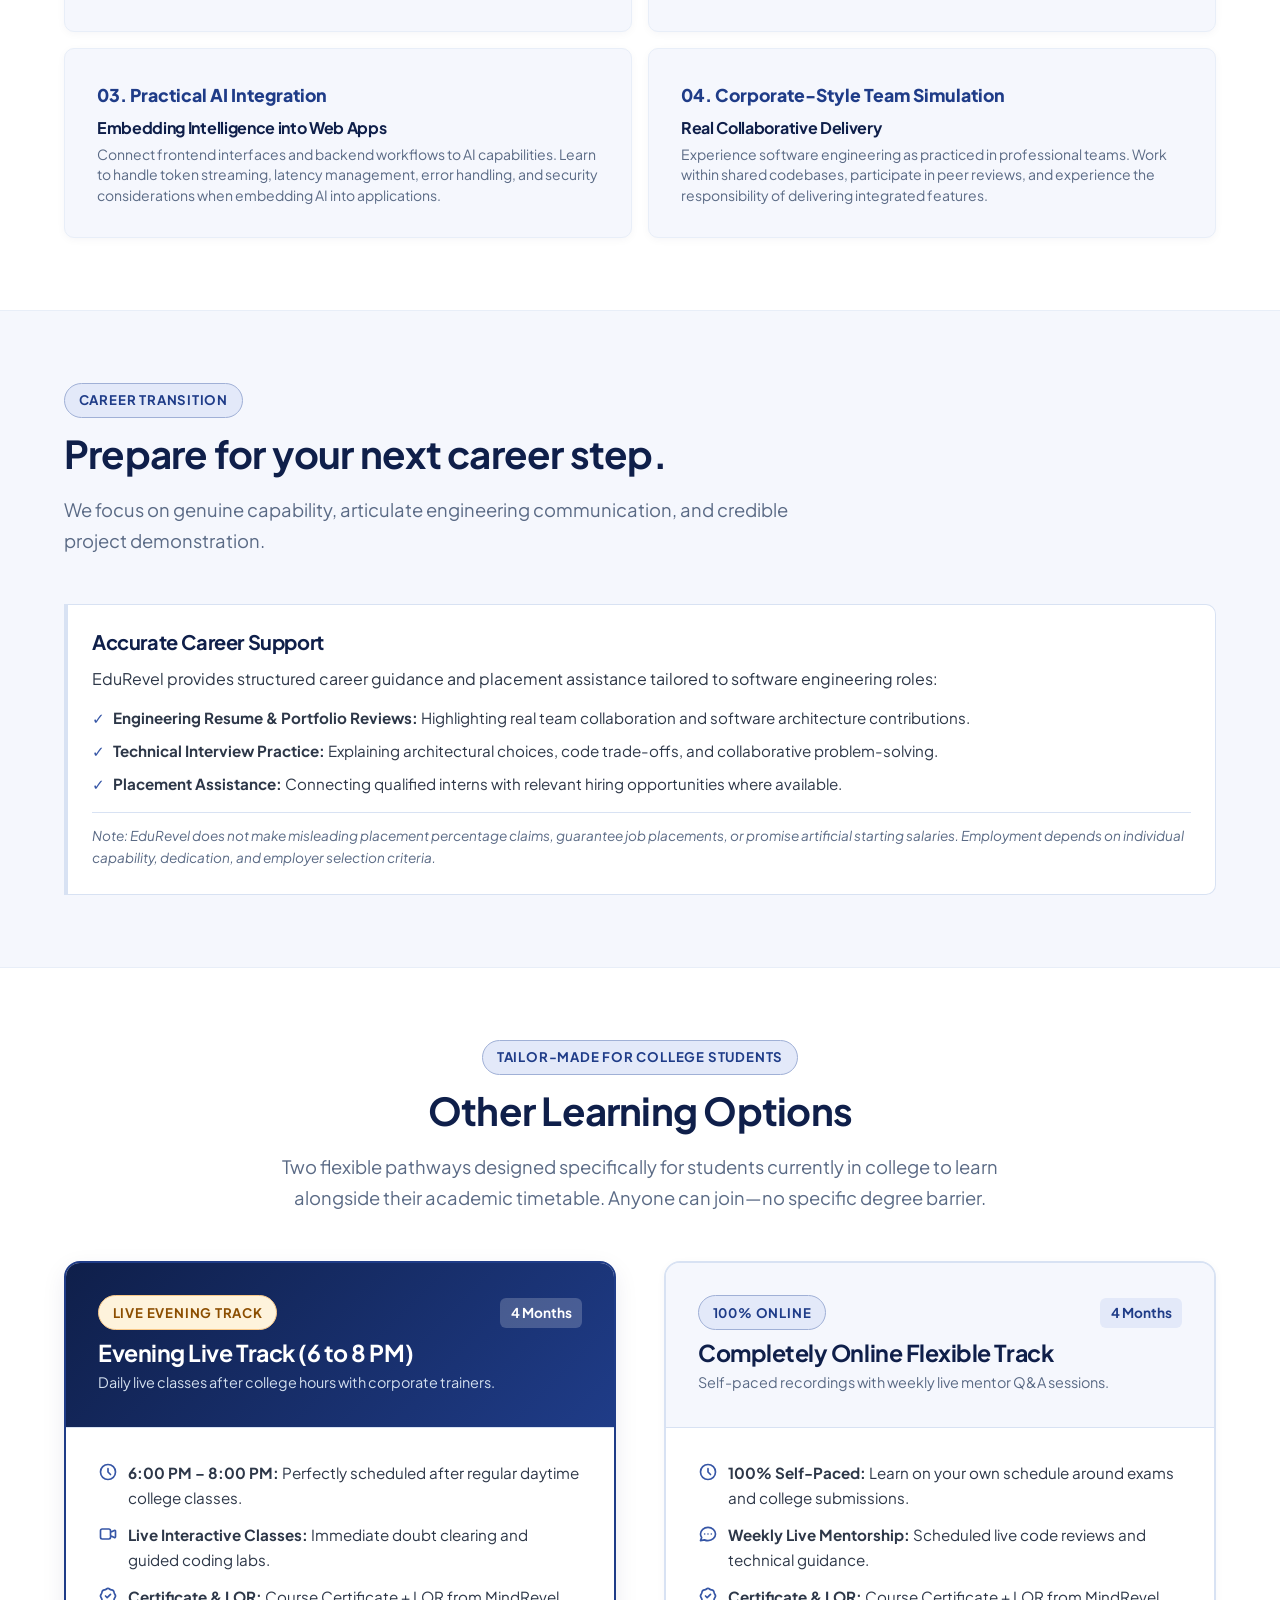
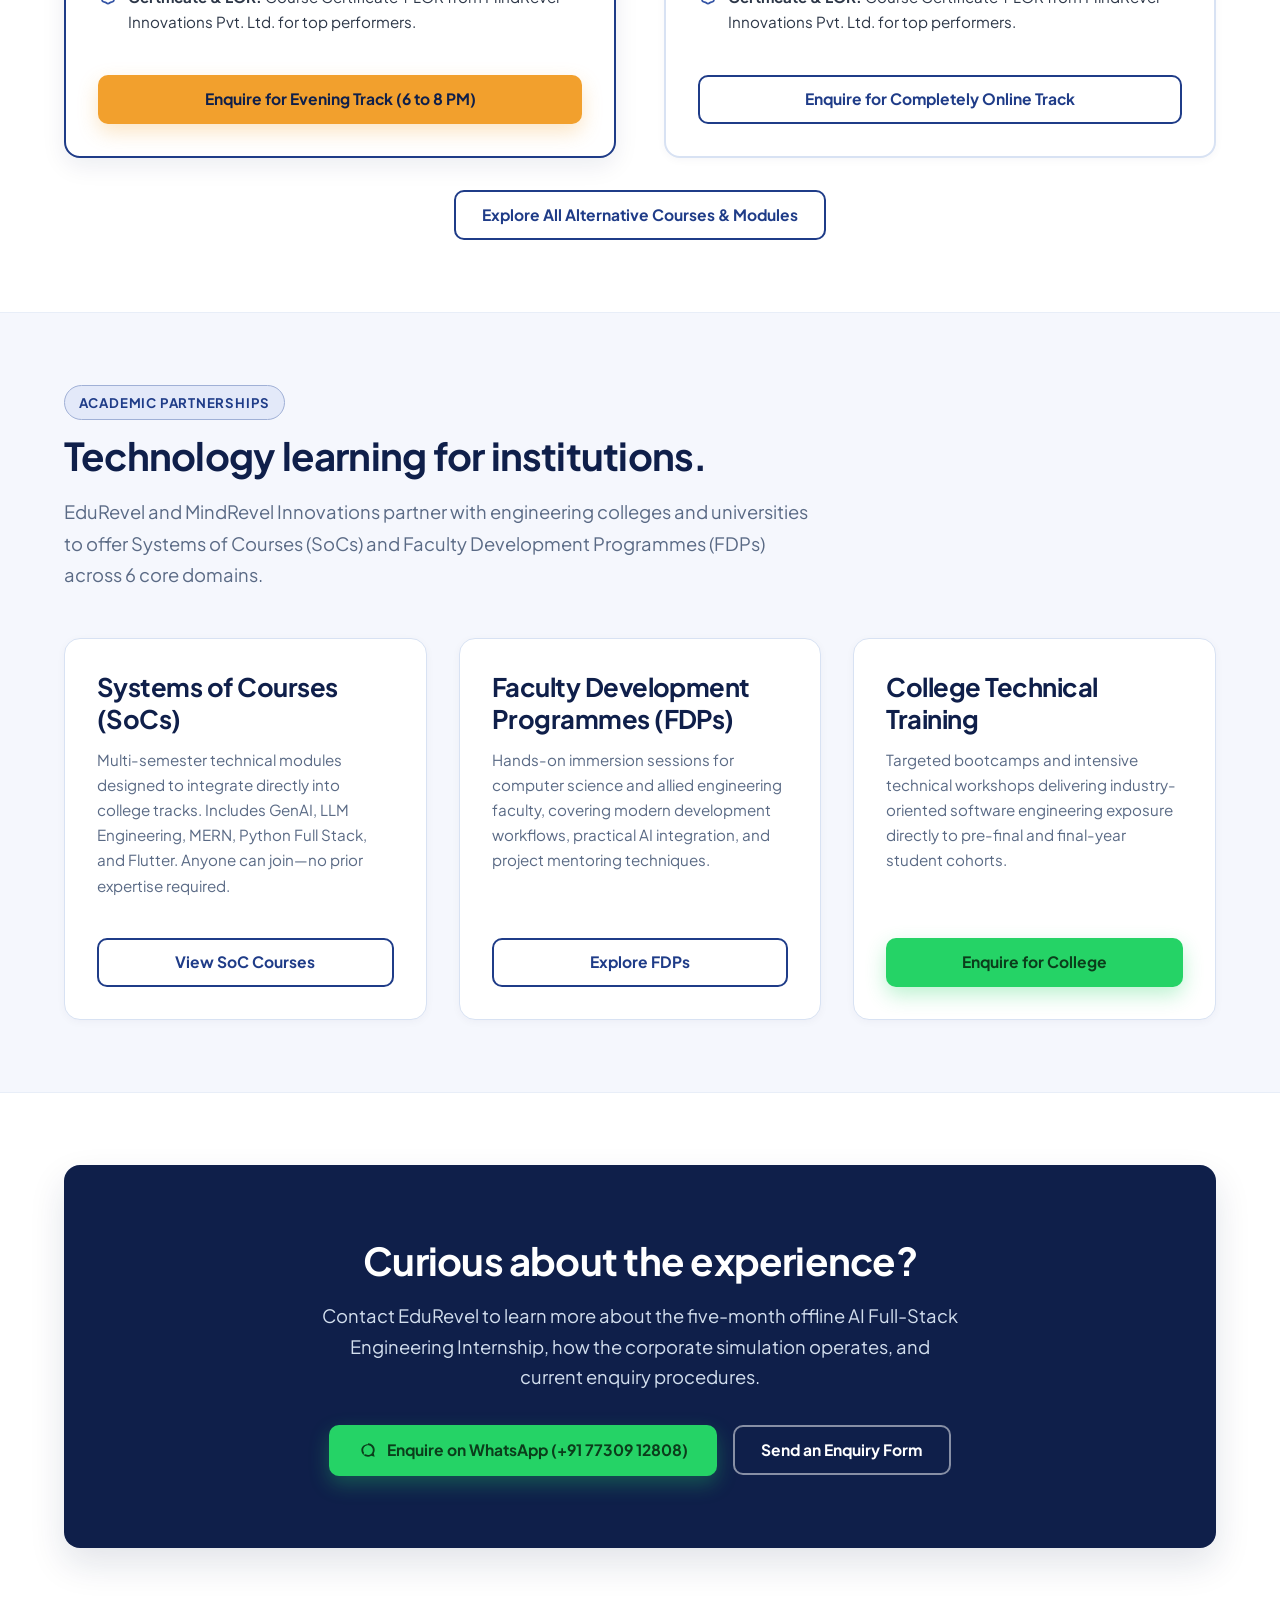
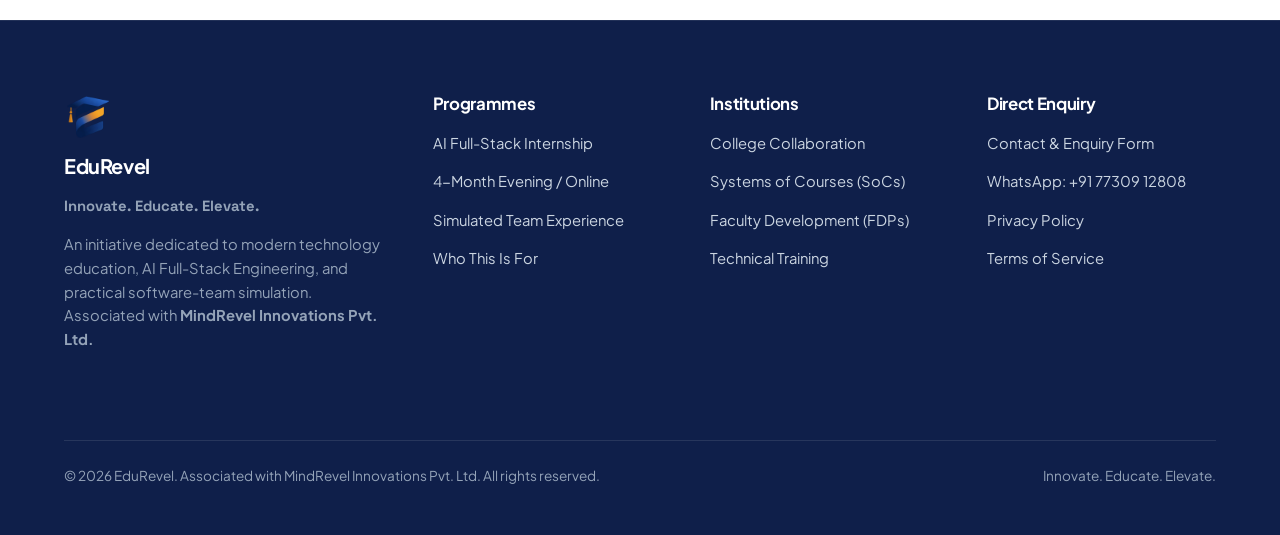
==== commit 6bf4003c: "feat(homepage): redesign hero section with brand-aligned two-column layout and simulation panel" ====
--- a/index.html
+++ b/index.html
@@ -16,7 +16,7 @@
   <meta name="theme-color" content="#0F1F4A">
 
   <!-- Core Stylesheet -->
-  <link rel="stylesheet" href="assets/css/style.css?v=2.5">
+  <link rel="stylesheet" href="assets/css/style.css?v=2.6">
 </head>
 <body>
 
@@ -56,21 +56,14 @@
   </header>
 
   <main>
-    <!-- Section 2: Hero Section with Software Company Simulation Layout -->
-    <section class="hero-section" id="hero">
-      <!-- Right Side Immersive Office Backdrop -->
-      <div class="hero-bg-visual" aria-hidden="true">
-        <img src="assets/images/hero-office-developer.jpg" alt="EduRevel software simulation developer workplace with monitors and whiteboard" class="hero-bg-img">
-        <div class="hero-bg-gradient-fade"></div>
-        <div class="hero-bg-swoosh"></div>
-      </div>
-
+    <!-- Section 2: Hero Section — Real-World Team Simulation -->
+    <section class="hero-section" id="hero" aria-label="Hero Overview">
       <div class="hero-container">
         <div class="hero-grid">
           <!-- Left Column: Value Proposition & Feature Highlights -->
           <div class="hero-content">
             <div class="hero-pill-badge">
-              <span class="dot"></span>
+              <span class="dot" aria-hidden="true"></span>
               <span>Flagship Internship • 5 Months Full-Time</span>
             </div>
 
@@ -98,62 +91,61 @@
               </a>
             </div>
 
-            <!-- 4 Feature Badges along bottom -->
-            <div class="hero-feature-pills">
-              <div class="hero-feature-item">
-                <div class="feature-icon-squircle">
-                  <svg viewBox="0 0 24 24" fill="none" stroke="currentColor" stroke-width="2" stroke-linecap="round" stroke-linejoin="round" aria-hidden="true">
+            <!-- Compact Benefits Row -->
+            <div class="hero-benefits-row" role="list" aria-label="Programme Highlights">
+              <div class="hero-benefit-item" role="listitem">
+                <div class="benefit-icon" aria-hidden="true">
+                  <svg viewBox="0 0 24 24" fill="none" stroke="currentColor" stroke-width="2" stroke-linecap="round" stroke-linejoin="round">
                     <rect x="2" y="3" width="20" height="14" rx="2"></rect>
                     <line x1="8" y1="21" x2="16" y2="21"></line>
                     <line x1="12" y1="17" x2="12" y2="21"></line>
                   </svg>
                 </div>
-                <div class="feature-text">
+                <div class="benefit-label">
                   <strong>Offline</strong>
                   <span>Company Premises</span>
                 </div>
               </div>
 
-              <div class="hero-feature-item">
-                <div class="feature-icon-squircle">
-                  <svg viewBox="0 0 24 24" fill="none" stroke="currentColor" stroke-width="2" stroke-linecap="round" stroke-linejoin="round" aria-hidden="true">
+              <div class="hero-benefit-item" role="listitem">
+                <div class="benefit-icon" aria-hidden="true">
+                  <svg viewBox="0 0 24 24" fill="none" stroke="currentColor" stroke-width="2" stroke-linecap="round" stroke-linejoin="round">
                     <circle cx="12" cy="12" r="9"></circle>
                     <polyline points="9 10 7 12 9 14"></polyline>
                     <polyline points="15 10 17 12 15 14"></polyline>
                   </svg>
                 </div>
-                <div class="feature-text">
+                <div class="benefit-label">
                   <strong>Real Project</strong>
                   <span>Experience</span>
                 </div>
               </div>
 
-              <div class="hero-feature-item">
-                <div class="feature-icon-squircle">
-                  <svg viewBox="0 0 24 24" fill="none" stroke="currentColor" stroke-width="2" stroke-linecap="round" stroke-linejoin="round" aria-hidden="true">
-                    <circle cx="12" cy="12" r="3"></circle>
-                    <line x1="12" y1="3" x2="12" y2="9"></line>
-                    <line x1="12" y1="15" x2="12" y2="21"></line>
-                    <line x1="3" y1="12" x2="9" y2="12"></line>
-                    <line x1="15" y1="12" x2="21" y2="12"></line>
+              <div class="hero-benefit-item" role="listitem">
+                <div class="benefit-icon" aria-hidden="true">
+                  <svg viewBox="0 0 24 24" fill="none" stroke="currentColor" stroke-width="2" stroke-linecap="round" stroke-linejoin="round">
+                    <path d="M12 2v4"></path><path d="M12 18v4"></path>
+                    <path d="m4.93 4.93 2.83 2.83"></path><path d="m16.24 16.24 2.83 2.83"></path>
+                    <path d="M2 12h4"></path><path d="M18 12h4"></path>
+                    <path d="m4.93 19.07 2.83-2.83"></path><path d="m16.24 7.76 2.83-2.83"></path>
                   </svg>
                 </div>
-                <div class="feature-text">
+                <div class="benefit-label">
                   <strong>AI + Full-Stack</strong>
                   <span>Skills</span>
                 </div>
               </div>
 
-              <div class="hero-feature-item">
-                <div class="feature-icon-squircle">
-                  <svg viewBox="0 0 24 24" fill="none" stroke="currentColor" stroke-width="2" stroke-linecap="round" stroke-linejoin="round" aria-hidden="true">
+              <div class="hero-benefit-item" role="listitem">
+                <div class="benefit-icon" aria-hidden="true">
+                  <svg viewBox="0 0 24 24" fill="none" stroke="currentColor" stroke-width="2" stroke-linecap="round" stroke-linejoin="round">
                     <path d="M16 21v-2a4 4 0 0 0-4-4H6a4 4 0 0 0-4 4v2"></path>
                     <circle cx="9" cy="7" r="4"></circle>
-                    <path d="M19 11v6"></path>
-                    <path d="M22 14h-6"></path>
+                    <path d="M22 21v-2a4 4 0 0 0-3-3.87"></path>
+                    <path d="M16 3.13a4 4 0 0 1 0 7.75"></path>
                   </svg>
                 </div>
-                <div class="feature-text">
+                <div class="benefit-label">
                   <strong>Mentorship</strong>
                   <span>from Industry Experts</span>
                 </div>
@@ -161,42 +153,25 @@
             </div>
           </div>
 
-          <!-- Right Column: Floating Real-World Team Simulation Card & Accents -->
+          <!-- Right Column: Professional Workspace Photograph & Overlaid Simulation Panel -->
           <div class="hero-visual-col">
-            <!-- Decorative Curved Dotted Trail -->
-            <svg class="hero-decor-trail" aria-hidden="true" width="130" height="90" viewBox="0 0 130 90" fill="none">
-              <path d="M 10 75 C 40 50, 75 60, 120 15" stroke="#FF8A00" stroke-width="2.5" stroke-dasharray="5 5" stroke-linecap="round" opacity="0.85"/>
-            </svg>
-
-            <!-- Decorative Floating Paper Plane -->
-            <div class="hero-decor-plane" aria-hidden="true">
-              <svg width="42" height="42" viewBox="0 0 24 24" fill="#FF8A00" stroke="#FFFFFF" stroke-width="1.5">
-                <path d="m22 2-7 20-4-9-9-4Z"></path>
-                <path d="M22 2 11 13"></path>
-              </svg>
-            </div>
-
-            <!-- Decorative Floating Chart Glass Badge -->
-            <div class="hero-decor-chart" aria-hidden="true">
-              <svg width="24" height="24" viewBox="0 0 24 24" fill="none">
-                <rect x="3" y="14" width="4" height="7" rx="1.5" fill="#FF8A00" opacity="0.75" />
-                <rect x="10" y="8" width="4" height="13" rx="1.5" fill="#FF8A00" />
-                <rect x="17" y="3" width="4" height="18" rx="1.5" fill="#FF8A00" />
-              </svg>
-            </div>
-
-            <!-- Floating Simulation Card -->
-            <div class="hero-simulation-card" id="heroSimCard">
+            <div class="hero-workspace-visual">
+              <img src="assets/images/hero-office-developer.jpg" alt="Software engineering workspace with developer collaborating on multi-monitor setup (illustrative)" class="hero-workspace-img" loading="eager" width="700" height="520">
+              <div class="hero-workspace-overlay" aria-hidden="true"></div>
+            </div>
+
+            <!-- Overlaid Simulation Card -->
+            <div class="hero-simulation-card" id="heroSimCard" role="region" aria-label="Real-World Team Simulation Stages">
               <div class="sim-card-header">
                 <span class="sim-card-badge">REAL-WORLD TEAM SIMULATION</span>
                 <span class="sim-card-sub">Offline Company Premises</span>
               </div>
               <div class="sim-card-steps">
-                <!-- Step 1 -->
+                <!-- Stage 1 -->
                 <div class="sim-card-step">
                   <span class="sim-step-num">1</span>
-                  <div class="sim-step-icon-wrap">
-                    <svg viewBox="0 0 24 24" fill="none" stroke="currentColor" stroke-width="2" stroke-linecap="round" stroke-linejoin="round" aria-hidden="true">
+                  <div class="sim-step-icon-wrap" aria-hidden="true">
+                    <svg viewBox="0 0 24 24" fill="none" stroke="currentColor" stroke-width="2" stroke-linecap="round" stroke-linejoin="round">
                       <path d="M14.5 2H6a2 2 0 0 0-2 2v16a2 2 0 0 0 2 2h12a2 2 0 0 0 2-2V7.5L14.5 2z"></path>
                       <polyline points="14 2 14 8 20 8"></polyline>
                       <line x1="16" y1="13" x2="8" y2="13"></line>
@@ -208,16 +183,16 @@
                     <h4>Assigned Software Tasks</h4>
                     <p>Receive and analyze scoped feature assignments within an application architecture.</p>
                   </div>
-                  <div class="sim-step-chevron">
-                    <svg viewBox="0 0 24 24" fill="none" stroke="currentColor" stroke-width="2.5" stroke-linecap="round" stroke-linejoin="round" aria-hidden="true"><path d="m9 18 6-6-6-6"></path></svg>
-                  </div>
-                </div>
-
-                <!-- Step 2 -->
+                  <div class="sim-step-chevron" aria-hidden="true">
+                    <svg viewBox="0 0 24 24" fill="none" stroke="currentColor" stroke-width="2.5" stroke-linecap="round" stroke-linejoin="round"><path d="m9 18 6-6-6-6"></path></svg>
+                  </div>
+                </div>
+
+                <!-- Stage 2 -->
                 <div class="sim-card-step">
                   <span class="sim-step-num">2</span>
-                  <div class="sim-step-icon-wrap">
-                    <svg viewBox="0 0 24 24" fill="none" stroke="currentColor" stroke-width="2.2" stroke-linecap="round" stroke-linejoin="round" aria-hidden="true">
+                  <div class="sim-step-icon-wrap" aria-hidden="true">
+                    <svg viewBox="0 0 24 24" fill="none" stroke="currentColor" stroke-width="2.2" stroke-linecap="round" stroke-linejoin="round">
                       <polyline points="16 18 22 12 16 6"></polyline>
                       <polyline points="8 6 2 12 8 18"></polyline>
                     </svg>
@@ -226,16 +201,16 @@
                     <h4>Full-Stack &amp; AI Development</h4>
                     <p>Engineer responsive frontends, backend APIs, and integrate practical AI capabilities.</p>
                   </div>
-                  <div class="sim-step-chevron">
-                    <svg viewBox="0 0 24 24" fill="none" stroke="currentColor" stroke-width="2.5" stroke-linecap="round" stroke-linejoin="round" aria-hidden="true"><path d="m9 18 6-6-6-6"></path></svg>
-                  </div>
-                </div>
-
-                <!-- Step 3 (Highlighted) -->
+                  <div class="sim-step-chevron" aria-hidden="true">
+                    <svg viewBox="0 0 24 24" fill="none" stroke="currentColor" stroke-width="2.5" stroke-linecap="round" stroke-linejoin="round"><path d="m9 18 6-6-6-6"></path></svg>
+                  </div>
+                </div>
+
+                <!-- Stage 3 (Highlighted) -->
                 <div class="sim-card-step step-highlighted">
                   <span class="sim-step-num">3</span>
-                  <div class="sim-step-icon-wrap icon-amber-circle">
-                    <svg viewBox="0 0 24 24" fill="none" stroke="currentColor" stroke-width="2" stroke-linecap="round" stroke-linejoin="round" aria-hidden="true">
+                  <div class="sim-step-icon-wrap icon-amber-circle" aria-hidden="true">
+                    <svg viewBox="0 0 24 24" fill="none" stroke="currentColor" stroke-width="2" stroke-linecap="round" stroke-linejoin="round">
                       <path d="M16 21v-2a4 4 0 0 0-4-4H6a4 4 0 0 0-4 4v2"></path>
                       <circle cx="9" cy="7" r="4"></circle>
                       <path d="M22 21v-2a4 4 0 0 0-3-3.87"></path>
@@ -246,16 +221,16 @@
                     <h4>Team Coordination</h4>
                     <p>Coordinate interface contracts and data flows with other module contributors.</p>
                   </div>
-                  <div class="sim-step-chevron">
-                    <svg viewBox="0 0 24 24" fill="none" stroke="currentColor" stroke-width="2.5" stroke-linecap="round" stroke-linejoin="round" aria-hidden="true"><path d="m9 18 6-6-6-6"></path></svg>
-                  </div>
-                </div>
-
-                <!-- Step 4 -->
+                  <div class="sim-step-chevron" aria-hidden="true">
+                    <svg viewBox="0 0 24 24" fill="none" stroke="currentColor" stroke-width="2.5" stroke-linecap="round" stroke-linejoin="round"><path d="m9 18 6-6-6-6"></path></svg>
+                  </div>
+                </div>
+
+                <!-- Stage 4 -->
                 <div class="sim-card-step">
                   <span class="sim-step-num">4</span>
-                  <div class="sim-step-icon-wrap">
-                    <svg viewBox="0 0 24 24" fill="none" stroke="currentColor" stroke-width="2" stroke-linecap="round" stroke-linejoin="round" aria-hidden="true">
+                  <div class="sim-step-icon-wrap" aria-hidden="true">
+                    <svg viewBox="0 0 24 24" fill="none" stroke="currentColor" stroke-width="2" stroke-linecap="round" stroke-linejoin="round">
                       <path d="M12 22s8-4 8-10V5l-8-3-8 3v7c0 6 8 10 8 10z"></path>
                       <path d="m9 12 2 2 4-4"></path>
                     </svg>
@@ -264,16 +239,16 @@
                     <h4>Review &amp; Integration</h4>
                     <p>Conduct structured peer reviews, resolve conflicts, and integrate verified code.</p>
                   </div>
-                  <div class="sim-step-chevron">
-                    <svg viewBox="0 0 24 24" fill="none" stroke="currentColor" stroke-width="2.5" stroke-linecap="round" stroke-linejoin="round" aria-hidden="true"><path d="m9 18 6-6-6-6"></path></svg>
-                  </div>
-                </div>
-
-                <!-- Step 5 -->
+                  <div class="sim-step-chevron" aria-hidden="true">
+                    <svg viewBox="0 0 24 24" fill="none" stroke="currentColor" stroke-width="2.5" stroke-linecap="round" stroke-linejoin="round"><path d="m9 18 6-6-6-6"></path></svg>
+                  </div>
+                </div>
+
+                <!-- Stage 5 -->
                 <div class="sim-card-step">
                   <span class="sim-step-num">5</span>
-                  <div class="sim-step-icon-wrap">
-                    <svg viewBox="0 0 24 24" fill="none" stroke="currentColor" stroke-width="2.5" stroke-linecap="round" stroke-linejoin="round" aria-hidden="true">
+                  <div class="sim-step-icon-wrap" aria-hidden="true">
+                    <svg viewBox="0 0 24 24" fill="none" stroke="currentColor" stroke-width="2.5" stroke-linecap="round" stroke-linejoin="round">
                       <path d="m7.5 4.27 9 5.15"></path>
                       <path d="M21 8a2 2 0 0 0-1-1.73l-7-4a2 2 0 0 0-2 0l-7 4A2 2 0 0 0 3 8v8a2 2 0 0 0 1 1.73l7 4a2 2 0 0 0 2 0l7-4A2 2 0 0 0 21 16Z"></path>
                       <path d="m3.3 7 8.7 5 8.7-5"></path>
@@ -284,8 +259,8 @@
                     <h4>Shared Deliverable</h4>
                     <p>Validate the joint release, ensuring individual features function as a cohesive product.</p>
                   </div>
-                  <div class="sim-step-chevron">
-                    <svg viewBox="0 0 24 24" fill="none" stroke="currentColor" stroke-width="2.5" stroke-linecap="round" stroke-linejoin="round" aria-hidden="true"><path d="m9 18 6-6-6-6"></path></svg>
+                  <div class="sim-step-chevron" aria-hidden="true">
+                    <svg viewBox="0 0 24 24" fill="none" stroke="currentColor" stroke-width="2.5" stroke-linecap="round" stroke-linejoin="round"><path d="m9 18 6-6-6-6"></path></svg>
                   </div>
                 </div>
               </div>
--- a/assets/css/style.css
+++ b/assets/css/style.css
@@ -484,7 +484,7 @@
 }
 
 /* ==========================================================================
-   Hero Section — Modern Software Team Simulation Layout (Mockup Match)
+   Hero Section — Production-Ready Software Team Simulation
    ========================================================================== */
 
 .hero-section {
@@ -495,40 +495,30 @@
   overflow: hidden;
 }
 
-/* Right Side Immersive Office Backdrop */
-.hero-bg-visual {
+/* Professional Workspace Backdrop (Illustrative) */
+.hero-backdrop {
   position: absolute;
   top: 0;
   right: 0;
-  width: 54%;
+  width: 55%;
   height: 100%;
   pointer-events: none;
   z-index: 1;
   overflow: hidden;
 }
 
-.hero-bg-img {
+.hero-backdrop-img {
   width: 100%;
   height: 100%;
   object-fit: cover;
-  object-position: 72% center;
+  object-position: 74% center;
   display: block;
 }
 
-.hero-bg-gradient-fade {
+.hero-backdrop-fade {
   position: absolute;
   inset: 0;
-  background: linear-gradient(90deg, #FFFFFF 0%, rgba(255, 255, 255, 0.85) 12%, rgba(255, 255, 255, 0.08) 38%, rgba(15, 31, 74, 0.08) 100%);
-}
-
-.hero-bg-swoosh {
-  position: absolute;
-  bottom: -30px;
-  right: -30px;
-  width: 520px;
-  height: 200px;
-  background: radial-gradient(ellipse at bottom right, rgba(255, 138, 0, 0.45) 0%, rgba(59, 130, 246, 0.22) 40%, transparent 70%);
-  pointer-events: none;
+  background: linear-gradient(90deg, #FFFFFF 0%, rgba(255, 255, 255, 0.88) 12%, rgba(255, 255, 255, 0.05) 36%, rgba(15, 31, 74, 0.06) 100%);
 }
 
 .hero-container {
@@ -536,7 +526,7 @@
   margin: 0 auto;
   padding: 0 1.75rem;
   position: relative;
-  z-index: 3;
+  z-index: 2;
 }
 
 .hero-grid {
@@ -546,42 +536,43 @@
   align-items: center;
 }
 
-/* --- Left Column: Value Proposition & CTAs --- */
+/* --- Left Column Content --- */
 .hero-content {
   position: relative;
   z-index: 2;
+  animation: heroFadeSlideUp 260ms cubic-bezier(0.16, 1, 0.3, 1) both;
 }
 
 .hero-pill-badge {
   display: inline-flex;
   align-items: center;
   gap: 0.55rem;
-  background-color: #EDF3FA;
+  background-color: #EEF4FD;
   color: #1F3C88;
-  padding: 0.4rem 1rem;
+  padding: 0.35rem 0.95rem;
   border-radius: var(--radius-full);
   font-weight: 700;
   font-size: 0.825rem;
-  border: 1px solid rgba(31, 60, 136, 0.12);
-  margin-bottom: 1rem;
+  border: 1px solid rgba(31, 60, 136, 0.14);
+  margin-bottom: 0.85rem;
 }
 
 .hero-pill-badge .dot {
   width: 8px;
   height: 8px;
-  background-color: #FF8A00;
+  background-color: var(--color-amber);
   border-radius: 50%;
   display: inline-block;
-  box-shadow: 0 0 8px rgba(255, 138, 0, 0.65);
+  box-shadow: 0 0 6px rgba(245, 158, 11, 0.5);
 }
 
 .hero-title {
   color: var(--color-dark-navy);
-  font-size: clamp(2.1rem, 3.15vw, 3.15rem);
+  font-size: clamp(2rem, 3.1vw, 3.05rem);
   font-weight: 800;
   line-height: 1.14;
   letter-spacing: -0.025em;
-  margin-bottom: 0.75rem;
+  margin-bottom: 0.65rem;
 }
 
 .hero-highlight-orange {
@@ -593,29 +584,29 @@
   font-size: 1.125rem;
   font-weight: 700;
   color: var(--color-primary-blue);
-  margin-bottom: 0.75rem;
+  margin-bottom: 0.65rem;
   line-height: 1.35;
 }
 
 .hero-desc {
   font-size: 0.925rem;
-  line-height: 1.62;
-  color: #475569;
-  margin-bottom: 1.5rem;
-  max-width: 560px;
+  line-height: 1.6;
+  color: #4A5568;
+  margin-bottom: 1.4rem;
+  max-width: 550px;
 }
 
 .hero-btn-group {
   display: flex;
   align-items: center;
   gap: 0.85rem;
-  margin-bottom: 1.75rem;
+  margin-bottom: 1.6rem;
   flex-wrap: nowrap;
 }
 
 .hero-btn-primary {
-  background: #FF8A00;
-  color: #0F1F4A;
+  background-color: var(--color-amber);
+  color: var(--color-dark-navy) !important;
   padding: 0.8rem 1.45rem;
   font-weight: 800;
   font-size: 0.925rem;
@@ -624,23 +615,27 @@
   align-items: center;
   gap: 0.6rem;
   white-space: nowrap;
-  box-shadow: 0 6px 18px -2px rgba(255, 138, 0, 0.38);
-  transition: transform var(--transition-normal), box-shadow var(--transition-normal), background-color var(--transition-normal);
+  box-shadow: 0 4px 14px rgba(245, 158, 11, 0.28);
+  transition: background-color 220ms ease, transform 220ms ease, box-shadow 220ms ease;
   text-decoration: none;
-  border: none;
+  border: 2px solid transparent;
 }
 
 .hero-btn-primary:hover {
-  background: #f07e00;
-  transform: translateY(-2px);
-  box-shadow: 0 10px 24px -2px rgba(255, 138, 0, 0.48);
-  color: #0F1F4A;
+  background-color: var(--color-amber-hover);
+  transform: translateY(-1px);
+  box-shadow: 0 8px 20px rgba(245, 158, 11, 0.38);
+}
+
+.hero-btn-primary:focus-visible {
+  outline: 2px solid var(--color-action-blue);
+  outline-offset: 2px;
 }
 
 .hero-btn-secondary {
-  background: #FFFFFF;
-  color: #0F1F4A;
-  border: 1.5px solid #1F3C88;
+  background-color: #FFFFFF;
+  color: var(--color-primary-blue) !important;
+  border: 2px solid var(--color-primary-blue);
   padding: 0.8rem 1.45rem;
   font-weight: 700;
   font-size: 0.925rem;
@@ -649,33 +644,39 @@
   align-items: center;
   gap: 0.6rem;
   white-space: nowrap;
-  box-shadow: 0 2px 8px rgba(15, 31, 74, 0.05);
-  transition: transform var(--transition-normal), background-color var(--transition-normal), border-color var(--transition-normal);
+  transition: background-color 220ms ease, border-color 220ms ease, color 220ms ease, transform 220ms ease;
   text-decoration: none;
 }
 
 .hero-btn-secondary:hover {
-  background: #F8FAFD;
-  border-color: #0F1F4A;
-  transform: translateY(-2px);
-  color: #0F1F4A;
-}
-
-/* 4 Feature Badges along bottom */
-.hero-feature-pills {
-  display: flex;
-  align-items: center;
+  background-color: #F0F4FC;
+  color: var(--color-dark-navy) !important;
+  border-color: var(--color-dark-navy);
+  transform: translateY(-1px);
+}
+
+.hero-btn-secondary:focus-visible {
+  outline: 2px solid var(--color-action-blue);
+  outline-offset: 2px;
+}
+
+/* Compact Benefits Row */
+.hero-benefits-row {
+  display: grid;
+  grid-template-columns: repeat(4, 1fr);
   gap: 1.25rem;
-  padding-top: 0.5rem;
-}
-
-.hero-feature-item {
+  align-items: center;
+  padding-top: 1rem;
+  border-top: 1px solid #E2E8F0;
+}
+
+.hero-benefit-item {
   display: flex;
   align-items: center;
   gap: 0.55rem;
 }
 
-.feature-icon-squircle {
+.benefit-icon {
   width: 38px;
   height: 38px;
   border-radius: 11px;
@@ -685,33 +686,33 @@
   align-items: center;
   justify-content: center;
   flex-shrink: 0;
-  border: 1px solid rgba(255, 138, 0, 0.18);
-}
-
-.feature-icon-squircle svg {
+  border: 1px solid rgba(245, 158, 11, 0.22);
+}
+
+.benefit-icon svg {
   width: 19px;
   height: 19px;
 }
 
-.feature-text strong {
+.benefit-label strong {
   display: block;
   font-size: 0.82rem;
   font-weight: 800;
   color: #0F1F4A;
-  line-height: 1.15;
+  line-height: 1.2;
   white-space: nowrap;
 }
 
-.feature-text span {
+.benefit-label span {
   display: block;
   font-size: 0.71rem;
   color: #64748B;
   font-weight: 500;
-  line-height: 1.15;
+  line-height: 1.2;
   white-space: nowrap;
 }
 
-/* --- Right Column: Scene & Floating Card --- */
+/* --- Right Column: Visual Workplace & Overlaid Panel --- */
 .hero-visual-col {
   position: relative;
   display: flex;
@@ -719,18 +720,23 @@
   justify-content: flex-end;
 }
 
-/* Floating Real-World Team Simulation Card */
+.hero-mobile-photo {
+  display: none;
+}
+
+/* Overlaid Real-World Team Simulation Card */
 .hero-simulation-card {
   position: relative;
-  z-index: 3;
+  z-index: 2;
   width: 440px;
   max-width: 100%;
   background: rgba(255, 255, 255, 0.98);
   backdrop-filter: blur(14px);
   -webkit-backdrop-filter: blur(14px);
-  border-radius: 20px;
+  border-radius: 18px;
   padding: 1.15rem 1.25rem;
-  box-shadow: 0 20px 50px -10px rgba(15, 31, 74, 0.22), 0 0 0 1px rgba(255, 255, 255, 0.95);
+  box-shadow: 0 20px 48px -12px rgba(15, 31, 74, 0.22), 0 0 0 1px rgba(255, 255, 255, 0.95);
+  animation: heroFadeSlideUp 280ms cubic-bezier(0.16, 1, 0.3, 1) 120ms both;
 }
 
 .sim-card-header {
@@ -745,7 +751,7 @@
 .sim-card-badge {
   background: #0B1B44;
   color: #FFFFFF;
-  font-size: 0.68rem;
+  font-size: 0.6875rem;
   font-weight: 800;
   text-transform: uppercase;
   letter-spacing: 0.05em;
@@ -773,18 +779,23 @@
   border-radius: 12px;
   background: #F8FAFD;
   border: 1.5px solid transparent;
-  transition: all var(--transition-fast);
+  transition: background-color 220ms ease, border-color 220ms ease;
 }
 
 .sim-card-step:hover {
   background: #EEF4FD;
-  transform: translateX(3px);
+  border-color: #D3DFEE;
 }
 
 .sim-card-step.step-highlighted {
   background: #FFF9ED;
   border-color: #FFB347;
-  box-shadow: 0 4px 14px rgba(255, 179, 71, 0.16);
+  box-shadow: 0 4px 14px rgba(255, 179, 71, 0.15);
+}
+
+.sim-card-step.step-highlighted:hover {
+  background: #FFF4DC;
+  border-color: #EA8F00;
 }
 
 .sim-step-num {
@@ -841,7 +852,7 @@
 }
 
 .sim-step-text p {
-  font-size: 0.72rem;
+  font-size: 0.725rem;
   color: #64748B;
   margin-bottom: 0;
   line-height: 1.35;
@@ -862,42 +873,21 @@
   height: 14px;
 }
 
-/* Floating Badges */
-.hero-decor-plane {
-  position: absolute;
-  left: -22px;
-  top: 32%;
-  z-index: 4;
-  transform: rotate(12deg);
-  filter: drop-shadow(0 4px 10px rgba(255, 138, 0, 0.4));
-}
-
-.hero-decor-trail {
-  position: absolute;
-  left: -85px;
-  top: 38%;
-  z-index: 2;
-  pointer-events: none;
-}
-
-.hero-decor-chart {
-  position: absolute;
-  left: -12px;
-  bottom: 20%;
-  z-index: 4;
-  background: #FFFFFF;
-  border-radius: 12px;
-  padding: 0.55rem 0.65rem;
-  box-shadow: 0 10px 24px rgba(15, 31, 74, 0.16);
-  display: flex;
-  align-items: center;
-  justify-content: center;
-  border: 1px solid rgba(255, 255, 255, 0.95);
-}
-
-/* Responsive Breakpoints */
+/* Subtle Purposeful Entry Animation */
+@keyframes heroFadeSlideUp {
+  from {
+    opacity: 0;
+    transform: translateY(14px);
+  }
+  to {
+    opacity: 1;
+    transform: translateY(0);
+  }
+}
+
+/* Responsive Media Queries */
 @media (max-width: 1180px) {
-  .hero-bg-visual {
+  .hero-backdrop {
     width: 100%;
     opacity: 0.22;
   }
@@ -911,8 +901,8 @@
     flex-wrap: wrap;
   }
 
-  .hero-feature-pills {
-    flex-wrap: wrap;
+  .hero-benefits-row {
+    grid-template-columns: repeat(2, 1fr);
     gap: 1.25rem;
   }
 
@@ -922,21 +912,53 @@
 
   .hero-simulation-card {
     width: 480px;
+  }
+}
+
+@media (max-width: 768px) {
+  .hero-section {
+    padding-top: calc(var(--header-height) + 1.25rem);
+    padding-bottom: 2.5rem;
+  }
+
+  .hero-grid {
+    gap: 2rem;
+  }
+
+  .hero-title {
+    font-size: clamp(1.85rem, 4vw, 2.35rem);
+  }
+
+  .hero-btn-group {
+    gap: 0.75rem;
+  }
+
+  .hero-benefits-row {
+    grid-template-columns: repeat(2, 1fr);
+  }
+
+  .hero-simulation-card {
+    width: 100%;
+    max-width: 460px;
   }
 }
 
 @media (max-width: 640px) {
   .hero-section {
     padding-top: calc(var(--header-height) + 1rem);
-    padding-bottom: 2.5rem;
-  }
-
-  .hero-bg-visual {
+    padding-bottom: 2.25rem;
+  }
+
+  .hero-backdrop {
     display: none;
   }
 
   .hero-container {
     padding: 0 1.25rem;
+  }
+
+  .hero-title {
+    font-size: 1.85rem;
   }
 
   .hero-btn-group {
@@ -950,22 +972,88 @@
     justify-content: center;
   }
 
-  .hero-feature-pills {
-    display: grid;
+  .hero-benefits-row {
     grid-template-columns: 1fr;
     gap: 0.85rem;
+  }
+
+  .hero-visual-col {
+    display: flex;
+    flex-direction: column;
+    gap: 1.25rem;
+    min-height: auto;
+  }
+
+  .hero-mobile-photo {
+    display: block;
+    width: 100%;
+    height: 190px;
+    border-radius: 14px;
+    overflow: hidden;
+  }
+
+  .hero-mobile-img {
+    width: 100%;
+    height: 100%;
+    object-fit: cover;
+    object-position: center;
+    display: block;
   }
 
   .hero-simulation-card {
     width: 100%;
     max-width: 100%;
+    margin-right: 0;
     padding: 1.15rem 1rem;
   }
-
-  .hero-decor-plane,
-  .hero-decor-trail,
-  .hero-decor-chart {
-    display: none;
+}
+
+@media (max-width: 360px) {
+  .hero-container {
+    padding: 0 0.85rem;
+  }
+
+  .hero-title {
+    font-size: 1.65rem;
+  }
+
+  .hero-pill-badge {
+    font-size: 0.75rem;
+    padding: 0.35rem 0.75rem;
+  }
+
+  .sim-card-header {
+    flex-direction: column;
+    align-items: flex-start;
+    gap: 0.35rem;
+  }
+
+  .sim-card-step {
+    padding: 0.5rem 0.6rem;
+    gap: 0.5rem;
+  }
+
+  .sim-step-text h4 {
+    font-size: 0.8rem;
+  }
+
+  .sim-step-text p {
+    font-size: 0.6875rem;
+  }
+}
+
+/* Reduced Motion Compliance */
+@media (prefers-reduced-motion: reduce) {
+  .hero-content,
+  .hero-simulation-card {
+    animation: none !important;
+  }
+
+  .hero-btn-primary,
+  .hero-btn-secondary,
+  .sim-card-step {
+    transition: none !important;
+    transform: none !important;
   }
 }
 
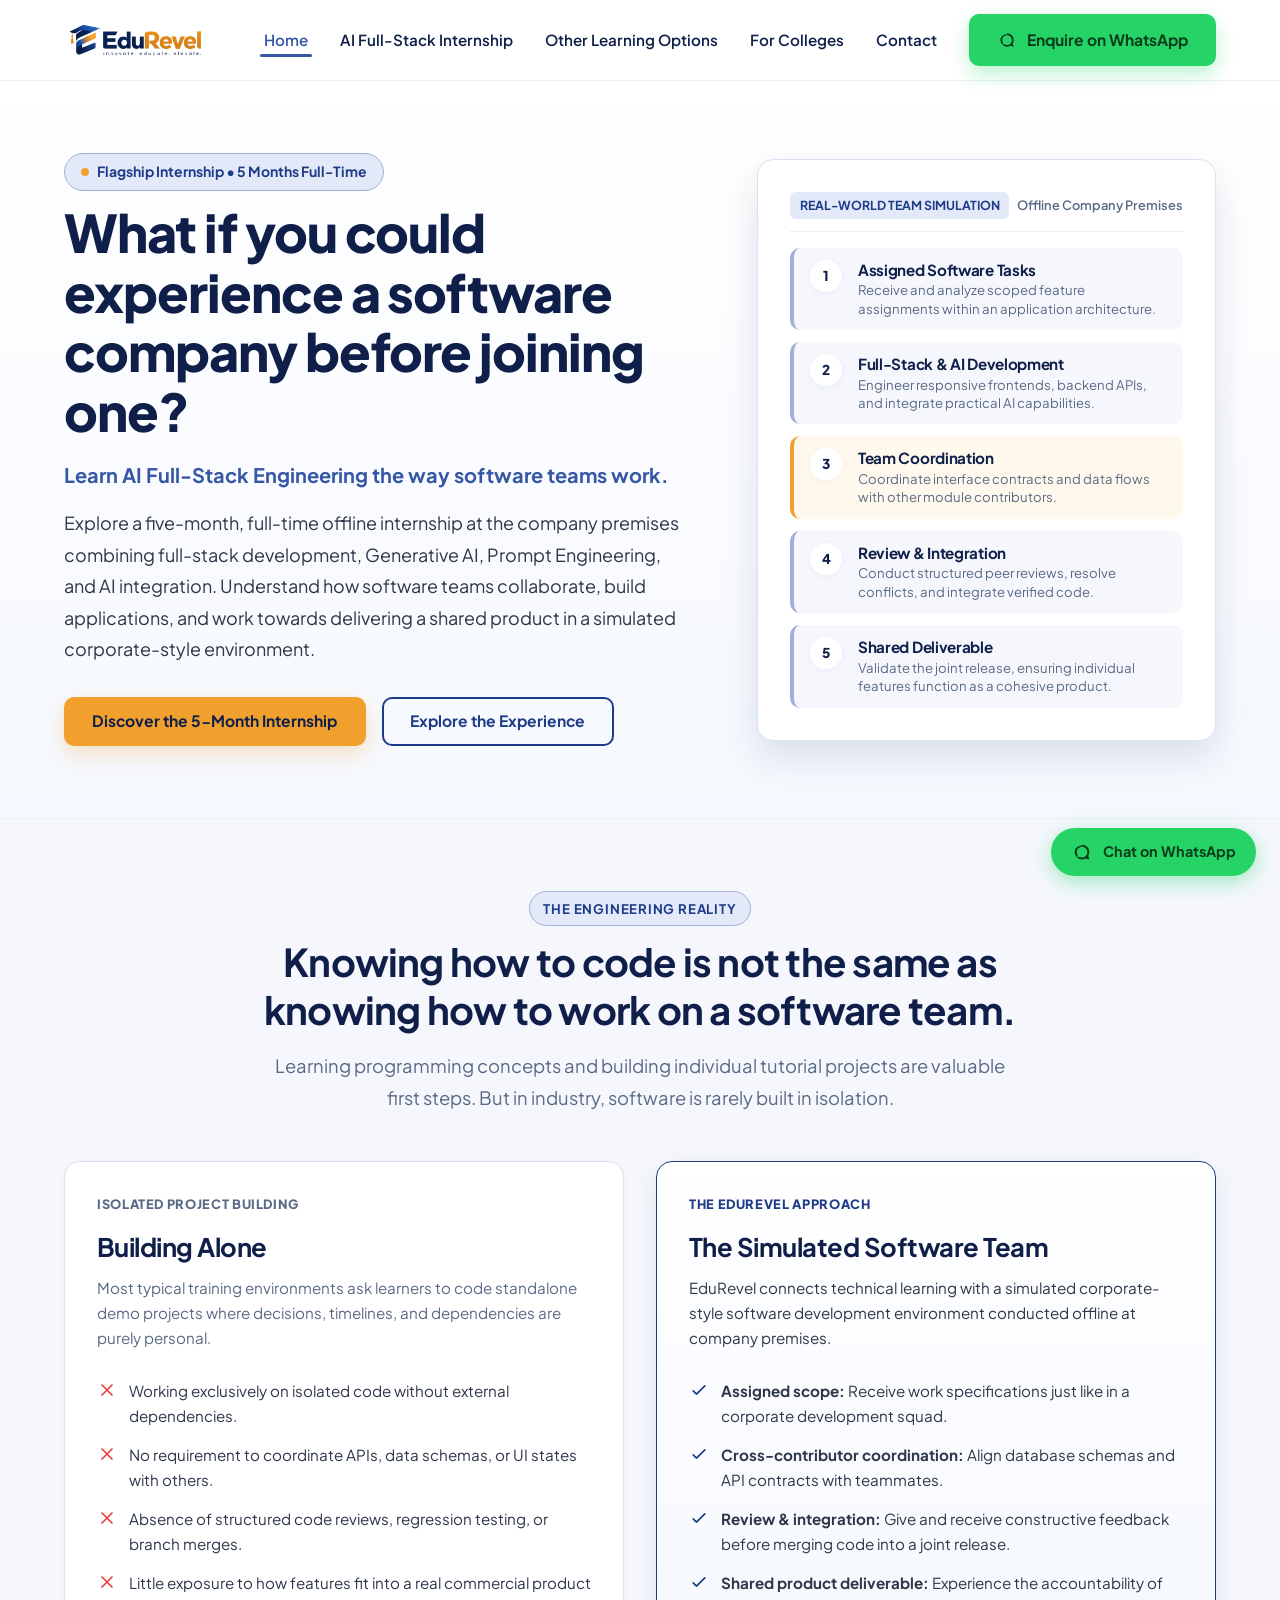
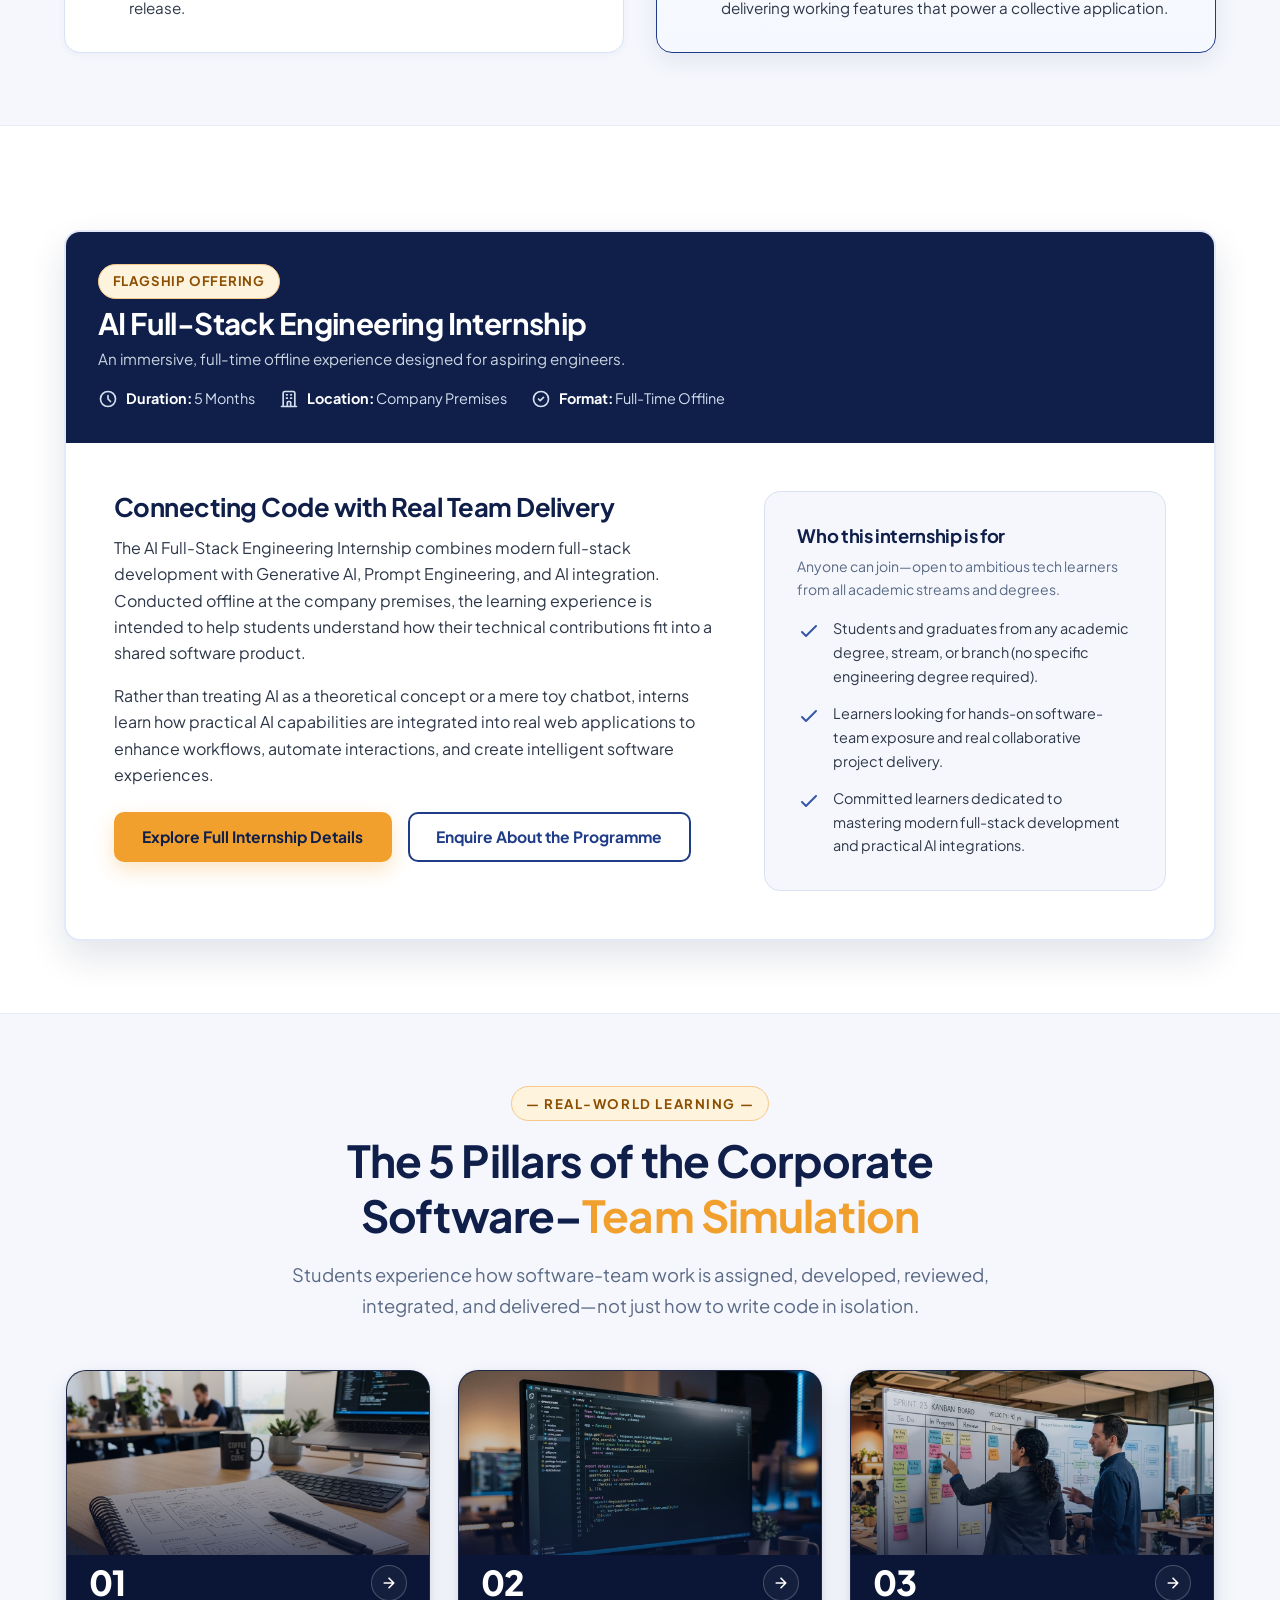
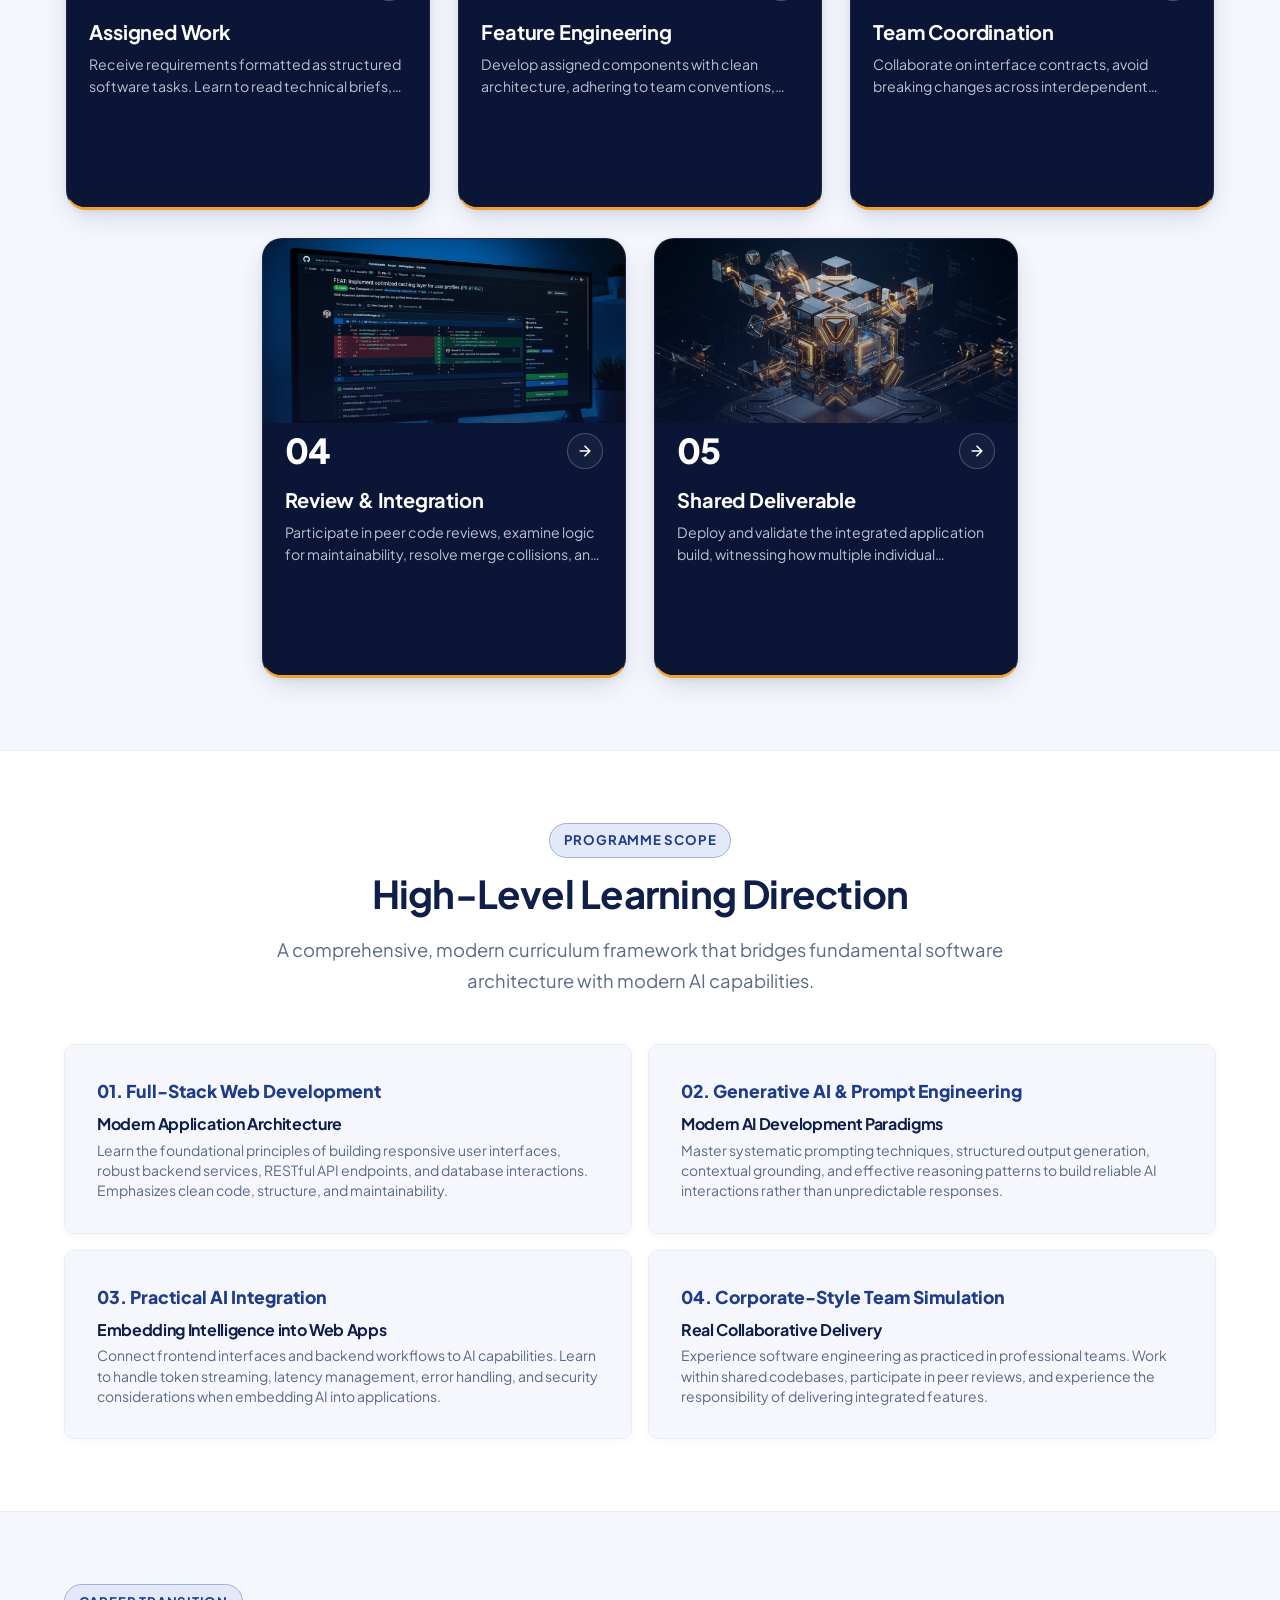
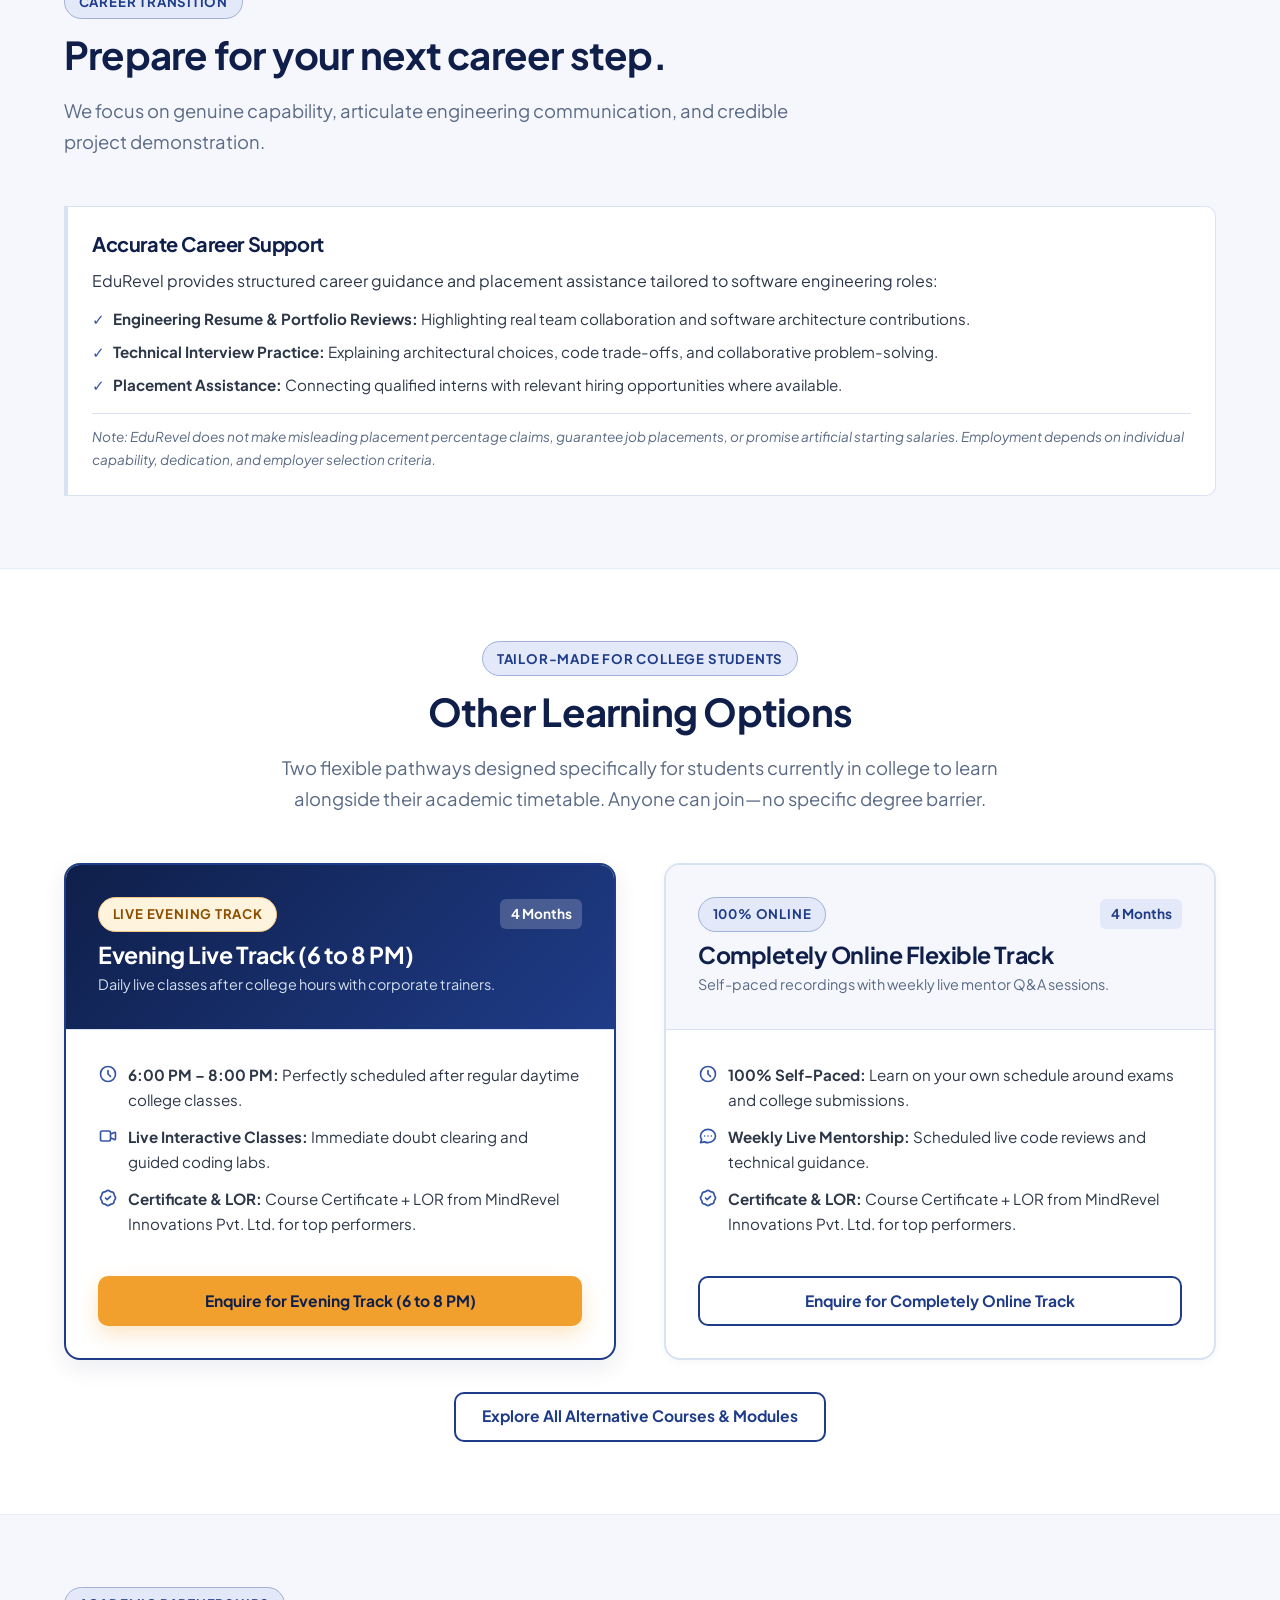
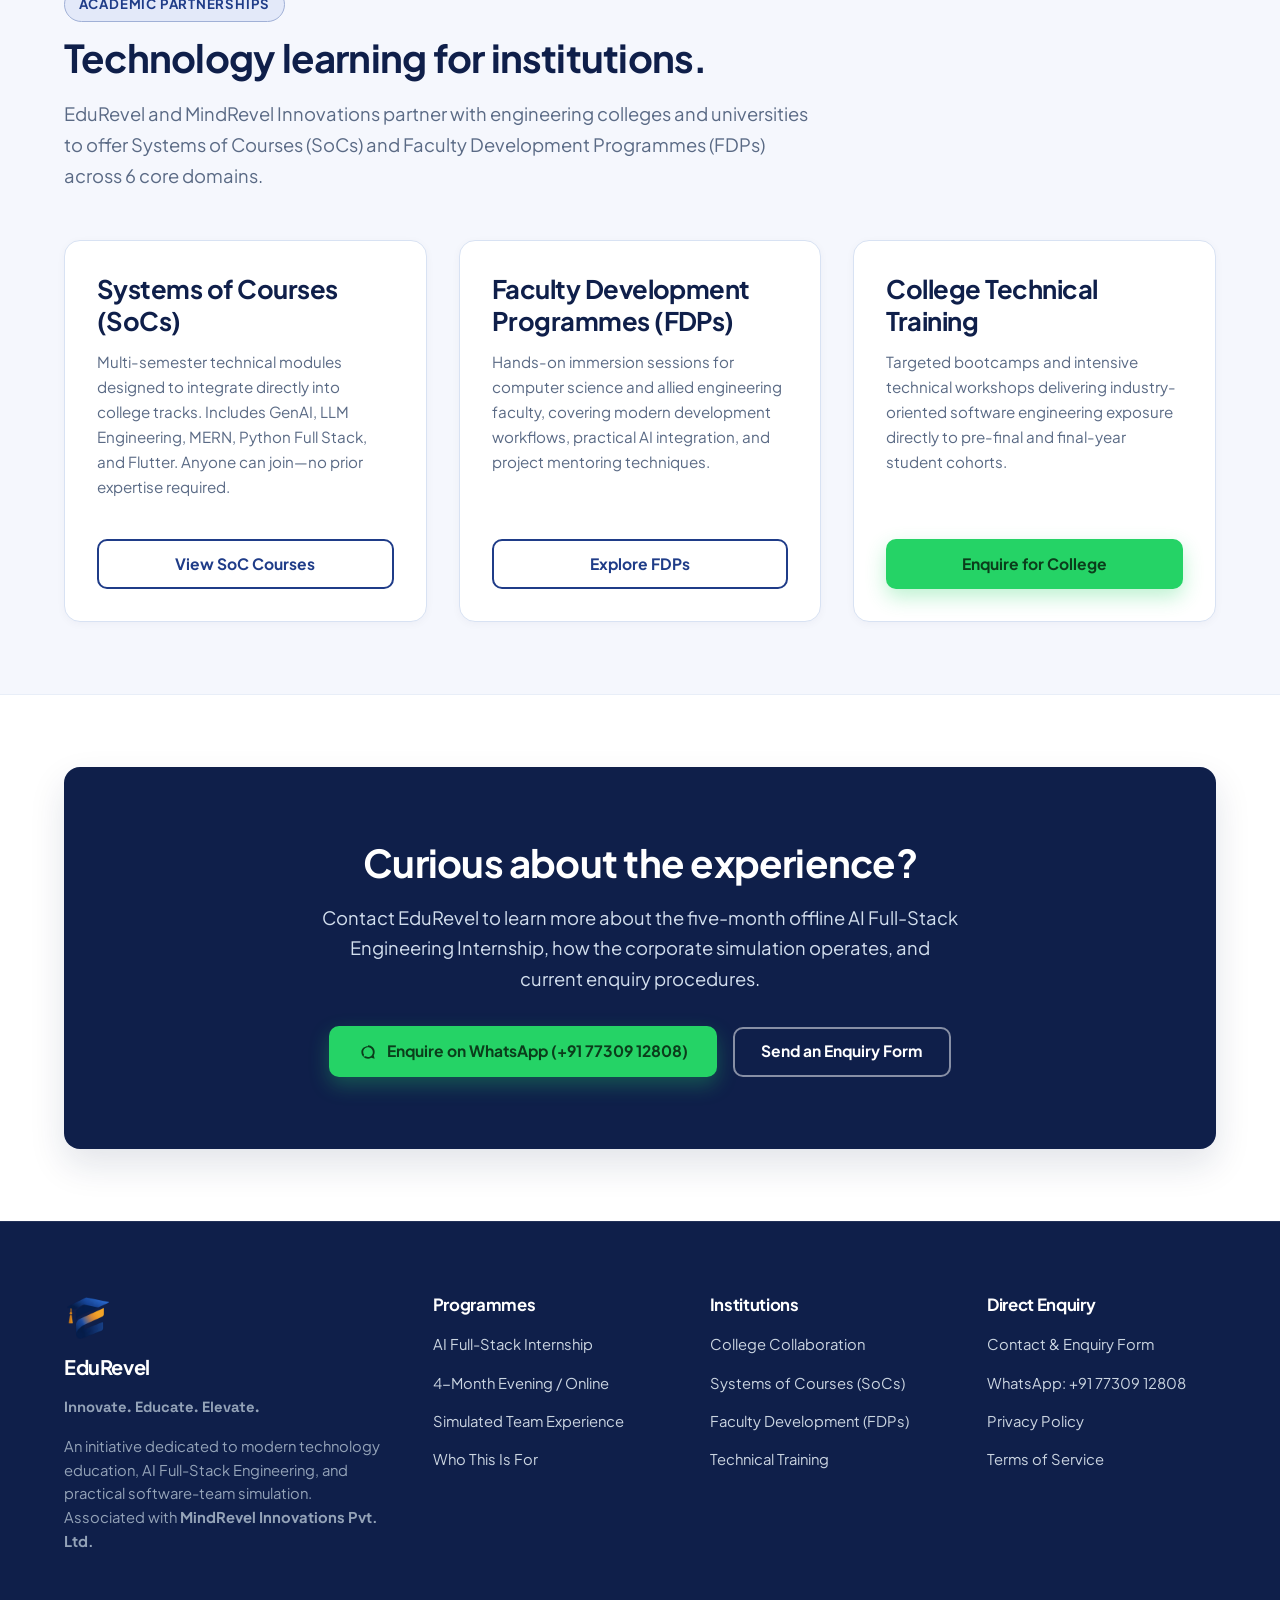
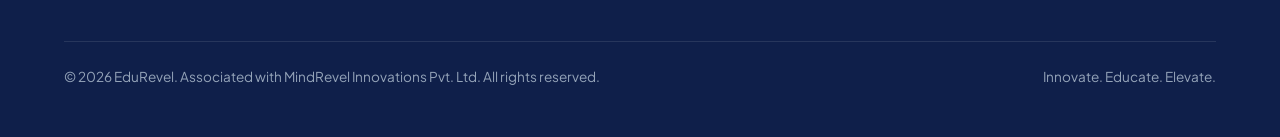
==== commit 6039da40: "feat(routing): remove .html extensions, enable clean URLs and 301 redirects, add 404, robots.txt, si" ====
--- a/index.html
+++ b/index.html
@@ -16,14 +16,14 @@
   <meta name="theme-color" content="#0F1F4A">
 
   <!-- Core Stylesheet -->
-  <link rel="stylesheet" href="assets/css/style.css?v=2.6">
+  <link rel="stylesheet" href="assets/css/style.css?v=2.4">
 </head>
 <body>
 
   <!-- Site Navigation Header -->
   <header class="site-header" id="siteHeader">
     <div class="container nav-container">
-      <a href="index.html" class="brand-link" aria-label="EduRevel Home">
+      <a href="./" class="brand-link" aria-label="EduRevel Home">
         <img src="assets/edurevel-logo-light-bg.png" alt="EduRevel — Innovate. Educate. Elevate." class="brand-logo" width="180" height="60">
       </a>
 
@@ -37,11 +37,11 @@
       <!-- Desktop & Mobile Menu Navigation -->
       <nav class="site-nav" id="primaryNav" aria-label="Main Navigation">
         <ul class="nav-list">
-          <li><a href="index.html" class="nav-link active" aria-current="page">Home</a></li>
-          <li><a href="ai-fullstack-internship.html" class="nav-link">AI Full-Stack Internship</a></li>
-          <li><a href="other-learning-options.html" class="nav-link">Other Learning Options</a></li>
-          <li><a href="for-colleges.html" class="nav-link">For Colleges</a></li>
-          <li><a href="contact.html" class="nav-link">Contact</a></li>
+          <li><a href="./" class="nav-link active" aria-current="page">Home</a></li>
+          <li><a href="ai-fullstack-internship" class="nav-link">AI Full-Stack Internship</a></li>
+          <li><a href="other-learning-options" class="nav-link">Other Learning Options</a></li>
+          <li><a href="for-colleges" class="nav-link">For Colleges</a></li>
+          <li><a href="contact" class="nav-link">Contact</a></li>
         </ul>
         <div class="nav-actions">
           <a href="https://wa.me/917730912808?text=Hi%20EduRevel%2C%20I%20am%20interested%20in%20the%205-Month%20AI%20Full-Stack%20Engineering%20Internship." target="_blank" rel="noopener noreferrer" class="btn btn-whatsapp" id="headerWhatsappBtn">
@@ -56,213 +56,69 @@
   </header>
 
   <main>
-    <!-- Section 2: Hero Section — Real-World Team Simulation -->
-    <section class="hero-section" id="hero" aria-label="Hero Overview">
-      <div class="hero-container">
-        <div class="hero-grid">
-          <!-- Left Column: Value Proposition & Feature Highlights -->
-          <div class="hero-content">
-            <div class="hero-pill-badge">
-              <span class="dot" aria-hidden="true"></span>
-              <span>Flagship Internship • 5 Months Full-Time</span>
-            </div>
-
-            <h1 class="hero-title">
-              What if you could<br>
-              experience a <span class="hero-highlight-orange">software</span><br>
-              <span class="hero-highlight-orange">company</span> before<br>
-              joining one?
-            </h1>
-
-            <p class="hero-tagline">Learn AI Full-Stack Engineering the way software teams work.</p>
-
-            <p class="hero-desc">
-              Explore a five-month, full-time offline internship at the company premises combining full-stack development, Generative AI, Prompt Engineering, and AI integration. Understand how software teams collaborate, build applications, and work towards delivering a shared product in a simulated corporate-style environment.
-            </p>
-
-            <div class="hero-btn-group">
-              <a href="ai-fullstack-internship.html" class="hero-btn-primary" id="heroPrimaryCta">
-                <span>Discover the 5-Month Internship</span>
-                <svg width="18" height="18" viewBox="0 0 24 24" fill="none" stroke="currentColor" stroke-width="2.2" stroke-linecap="round" stroke-linejoin="round" aria-hidden="true"><path d="M5 12h14"></path><path d="m12 5 7 7-7 7"></path></svg>
-              </a>
-              <a href="ai-fullstack-internship.html#simulationExperience" class="hero-btn-secondary" id="heroSecondaryCta">
-                <span>Explore the Experience</span>
-                <svg width="18" height="18" viewBox="0 0 24 24" fill="none" stroke="currentColor" stroke-width="2.2" stroke-linecap="round" stroke-linejoin="round" aria-hidden="true"><path d="M5 12h14"></path><path d="m12 5 7 7-7 7"></path></svg>
-              </a>
-            </div>
-
-            <!-- Compact Benefits Row -->
-            <div class="hero-benefits-row" role="list" aria-label="Programme Highlights">
-              <div class="hero-benefit-item" role="listitem">
-                <div class="benefit-icon" aria-hidden="true">
-                  <svg viewBox="0 0 24 24" fill="none" stroke="currentColor" stroke-width="2" stroke-linecap="round" stroke-linejoin="round">
-                    <rect x="2" y="3" width="20" height="14" rx="2"></rect>
-                    <line x1="8" y1="21" x2="16" y2="21"></line>
-                    <line x1="12" y1="17" x2="12" y2="21"></line>
-                  </svg>
-                </div>
-                <div class="benefit-label">
-                  <strong>Offline</strong>
-                  <span>Company Premises</span>
-                </div>
-              </div>
-
-              <div class="hero-benefit-item" role="listitem">
-                <div class="benefit-icon" aria-hidden="true">
-                  <svg viewBox="0 0 24 24" fill="none" stroke="currentColor" stroke-width="2" stroke-linecap="round" stroke-linejoin="round">
-                    <circle cx="12" cy="12" r="9"></circle>
-                    <polyline points="9 10 7 12 9 14"></polyline>
-                    <polyline points="15 10 17 12 15 14"></polyline>
-                  </svg>
-                </div>
-                <div class="benefit-label">
-                  <strong>Real Project</strong>
-                  <span>Experience</span>
-                </div>
-              </div>
-
-              <div class="hero-benefit-item" role="listitem">
-                <div class="benefit-icon" aria-hidden="true">
-                  <svg viewBox="0 0 24 24" fill="none" stroke="currentColor" stroke-width="2" stroke-linecap="round" stroke-linejoin="round">
-                    <path d="M12 2v4"></path><path d="M12 18v4"></path>
-                    <path d="m4.93 4.93 2.83 2.83"></path><path d="m16.24 16.24 2.83 2.83"></path>
-                    <path d="M2 12h4"></path><path d="M18 12h4"></path>
-                    <path d="m4.93 19.07 2.83-2.83"></path><path d="m16.24 7.76 2.83-2.83"></path>
-                  </svg>
-                </div>
-                <div class="benefit-label">
-                  <strong>AI + Full-Stack</strong>
-                  <span>Skills</span>
-                </div>
-              </div>
-
-              <div class="hero-benefit-item" role="listitem">
-                <div class="benefit-icon" aria-hidden="true">
-                  <svg viewBox="0 0 24 24" fill="none" stroke="currentColor" stroke-width="2" stroke-linecap="round" stroke-linejoin="round">
-                    <path d="M16 21v-2a4 4 0 0 0-4-4H6a4 4 0 0 0-4 4v2"></path>
-                    <circle cx="9" cy="7" r="4"></circle>
-                    <path d="M22 21v-2a4 4 0 0 0-3-3.87"></path>
-                    <path d="M16 3.13a4 4 0 0 1 0 7.75"></path>
-                  </svg>
-                </div>
-                <div class="benefit-label">
-                  <strong>Mentorship</strong>
-                  <span>from Industry Experts</span>
-                </div>
-              </div>
-            </div>
-          </div>
-
-          <!-- Right Column: Professional Workspace Photograph & Overlaid Simulation Panel -->
-          <div class="hero-visual-col">
-            <div class="hero-workspace-visual">
-              <img src="assets/images/hero-office-developer.jpg" alt="Software engineering workspace with developer collaborating on multi-monitor setup (illustrative)" class="hero-workspace-img" loading="eager" width="700" height="520">
-              <div class="hero-workspace-overlay" aria-hidden="true"></div>
-            </div>
-
-            <!-- Overlaid Simulation Card -->
-            <div class="hero-simulation-card" id="heroSimCard" role="region" aria-label="Real-World Team Simulation Stages">
-              <div class="sim-card-header">
-                <span class="sim-card-badge">REAL-WORLD TEAM SIMULATION</span>
-                <span class="sim-card-sub">Offline Company Premises</span>
-              </div>
-              <div class="sim-card-steps">
-                <!-- Stage 1 -->
-                <div class="sim-card-step">
-                  <span class="sim-step-num">1</span>
-                  <div class="sim-step-icon-wrap" aria-hidden="true">
-                    <svg viewBox="0 0 24 24" fill="none" stroke="currentColor" stroke-width="2" stroke-linecap="round" stroke-linejoin="round">
-                      <path d="M14.5 2H6a2 2 0 0 0-2 2v16a2 2 0 0 0 2 2h12a2 2 0 0 0 2-2V7.5L14.5 2z"></path>
-                      <polyline points="14 2 14 8 20 8"></polyline>
-                      <line x1="16" y1="13" x2="8" y2="13"></line>
-                      <line x1="16" y1="17" x2="8" y2="17"></line>
-                      <line x1="10" y1="9" x2="8" y2="9"></line>
-                    </svg>
-                  </div>
-                  <div class="sim-step-text">
-                    <h4>Assigned Software Tasks</h4>
-                    <p>Receive and analyze scoped feature assignments within an application architecture.</p>
-                  </div>
-                  <div class="sim-step-chevron" aria-hidden="true">
-                    <svg viewBox="0 0 24 24" fill="none" stroke="currentColor" stroke-width="2.5" stroke-linecap="round" stroke-linejoin="round"><path d="m9 18 6-6-6-6"></path></svg>
-                  </div>
-                </div>
-
-                <!-- Stage 2 -->
-                <div class="sim-card-step">
-                  <span class="sim-step-num">2</span>
-                  <div class="sim-step-icon-wrap" aria-hidden="true">
-                    <svg viewBox="0 0 24 24" fill="none" stroke="currentColor" stroke-width="2.2" stroke-linecap="round" stroke-linejoin="round">
-                      <polyline points="16 18 22 12 16 6"></polyline>
-                      <polyline points="8 6 2 12 8 18"></polyline>
-                    </svg>
-                  </div>
-                  <div class="sim-step-text">
-                    <h4>Full-Stack &amp; AI Development</h4>
-                    <p>Engineer responsive frontends, backend APIs, and integrate practical AI capabilities.</p>
-                  </div>
-                  <div class="sim-step-chevron" aria-hidden="true">
-                    <svg viewBox="0 0 24 24" fill="none" stroke="currentColor" stroke-width="2.5" stroke-linecap="round" stroke-linejoin="round"><path d="m9 18 6-6-6-6"></path></svg>
-                  </div>
-                </div>
-
-                <!-- Stage 3 (Highlighted) -->
-                <div class="sim-card-step step-highlighted">
-                  <span class="sim-step-num">3</span>
-                  <div class="sim-step-icon-wrap icon-amber-circle" aria-hidden="true">
-                    <svg viewBox="0 0 24 24" fill="none" stroke="currentColor" stroke-width="2" stroke-linecap="round" stroke-linejoin="round">
-                      <path d="M16 21v-2a4 4 0 0 0-4-4H6a4 4 0 0 0-4 4v2"></path>
-                      <circle cx="9" cy="7" r="4"></circle>
-                      <path d="M22 21v-2a4 4 0 0 0-3-3.87"></path>
-                      <path d="M16 3.13a4 4 0 0 1 0 7.75"></path>
-                    </svg>
-                  </div>
-                  <div class="sim-step-text">
-                    <h4>Team Coordination</h4>
-                    <p>Coordinate interface contracts and data flows with other module contributors.</p>
-                  </div>
-                  <div class="sim-step-chevron" aria-hidden="true">
-                    <svg viewBox="0 0 24 24" fill="none" stroke="currentColor" stroke-width="2.5" stroke-linecap="round" stroke-linejoin="round"><path d="m9 18 6-6-6-6"></path></svg>
-                  </div>
-                </div>
-
-                <!-- Stage 4 -->
-                <div class="sim-card-step">
-                  <span class="sim-step-num">4</span>
-                  <div class="sim-step-icon-wrap" aria-hidden="true">
-                    <svg viewBox="0 0 24 24" fill="none" stroke="currentColor" stroke-width="2" stroke-linecap="round" stroke-linejoin="round">
-                      <path d="M12 22s8-4 8-10V5l-8-3-8 3v7c0 6 8 10 8 10z"></path>
-                      <path d="m9 12 2 2 4-4"></path>
-                    </svg>
-                  </div>
-                  <div class="sim-step-text">
-                    <h4>Review &amp; Integration</h4>
-                    <p>Conduct structured peer reviews, resolve conflicts, and integrate verified code.</p>
-                  </div>
-                  <div class="sim-step-chevron" aria-hidden="true">
-                    <svg viewBox="0 0 24 24" fill="none" stroke="currentColor" stroke-width="2.5" stroke-linecap="round" stroke-linejoin="round"><path d="m9 18 6-6-6-6"></path></svg>
-                  </div>
-                </div>
-
-                <!-- Stage 5 -->
-                <div class="sim-card-step">
-                  <span class="sim-step-num">5</span>
-                  <div class="sim-step-icon-wrap" aria-hidden="true">
-                    <svg viewBox="0 0 24 24" fill="none" stroke="currentColor" stroke-width="2.5" stroke-linecap="round" stroke-linejoin="round">
-                      <path d="m7.5 4.27 9 5.15"></path>
-                      <path d="M21 8a2 2 0 0 0-1-1.73l-7-4a2 2 0 0 0-2 0l-7 4A2 2 0 0 0 3 8v8a2 2 0 0 0 1 1.73l7 4a2 2 0 0 0 2 0l7-4A2 2 0 0 0 21 16Z"></path>
-                      <path d="m3.3 7 8.7 5 8.7-5"></path>
-                      <path d="M12 22V12"></path>
-                    </svg>
-                  </div>
-                  <div class="sim-step-text">
-                    <h4>Shared Deliverable</h4>
-                    <p>Validate the joint release, ensuring individual features function as a cohesive product.</p>
-                  </div>
-                  <div class="sim-step-chevron" aria-hidden="true">
-                    <svg viewBox="0 0 24 24" fill="none" stroke="currentColor" stroke-width="2.5" stroke-linecap="round" stroke-linejoin="round"><path d="m9 18 6-6-6-6"></path></svg>
-                  </div>
-                </div>
+    <!-- Section 2: Hero Section with Central Positioning -->
+    <section class="hero-section" id="hero">
+      <div class="container hero-grid">
+        <div class="hero-content">
+          <div class="hero-pill-badge">
+            <span class="dot"></span>
+            <span>Flagship Internship • 5 Months Full-Time</span>
+          </div>
+          <h1>What if you could experience a software company before joining one?</h1>
+          <p class="hero-tagline">Learn AI Full-Stack Engineering the way software teams work.</p>
+          <p class="hero-desc">
+            Explore a five-month, full-time offline internship at the company premises combining full-stack development, Generative AI, Prompt Engineering, and AI integration. Understand how software teams collaborate, build applications, and work towards delivering a shared product in a simulated corporate-style environment.
+          </p>
+          <div class="button-group">
+            <a href="ai-fullstack-internship" class="btn btn-amber" id="heroPrimaryCta">
+              Discover the 5-Month Internship
+            </a>
+            <a href="#corporateSimulation" class="btn btn-outline" id="heroSecondaryCta">
+              Explore the Experience
+            </a>
+          </div>
+        </div>
+
+        <!-- Corporate Simulation Architecture Diagram Preview -->
+        <div class="hero-visual-card">
+          <div class="visual-header">
+            <span class="visual-header-badge">Real-World Team Simulation</span>
+            <span style="font-size: 0.8rem; color: var(--color-text-muted); font-weight: 600;">Offline Company Premises</span>
+          </div>
+          <div class="sim-workflow-steps">
+            <div class="sim-step">
+              <div class="sim-step-icon">1</div>
+              <div class="sim-step-info">
+                <h4>Assigned Software Tasks</h4>
+                <p>Receive and analyze scoped feature assignments within an application architecture.</p>
+              </div>
+            </div>
+            <div class="sim-step">
+              <div class="sim-step-icon">2</div>
+              <div class="sim-step-info">
+                <h4>Full-Stack &amp; AI Development</h4>
+                <p>Engineer responsive frontends, backend APIs, and integrate practical AI capabilities.</p>
+              </div>
+            </div>
+            <div class="sim-step active-step">
+              <div class="sim-step-icon">3</div>
+              <div class="sim-step-info">
+                <h4>Team Coordination</h4>
+                <p>Coordinate interface contracts and data flows with other module contributors.</p>
+              </div>
+            </div>
+            <div class="sim-step">
+              <div class="sim-step-icon">4</div>
+              <div class="sim-step-info">
+                <h4>Review &amp; Integration</h4>
+                <p>Conduct structured peer reviews, resolve conflicts, and integrate verified code.</p>
+              </div>
+            </div>
+            <div class="sim-step">
+              <div class="sim-step-icon">5</div>
+              <div class="sim-step-info">
+                <h4>Shared Deliverable</h4>
+                <p>Validate the joint release, ensuring individual features function as a cohesive product.</p>
               </div>
             </div>
           </div>
@@ -375,7 +231,7 @@
                 Rather than treating AI as a theoretical concept or a mere toy chatbot, interns learn how practical AI capabilities are integrated into real web applications to enhance workflows, automate interactions, and create intelligent software experiences.
               </p>
               <div class="button-group" style="margin-top: var(--space-lg);">
-                <a href="ai-fullstack-internship.html" class="btn btn-amber">
+                <a href="ai-fullstack-internship" class="btn btn-amber">
                   Explore Full Internship Details
                 </a>
                 <a href="https://wa.me/917730912808?text=Hi%20EduRevel%2C%20I%20am%20interested%20in%20the%205-Month%20AI%20Full-Stack%20Engineering%20Internship." target="_blank" rel="noopener noreferrer" class="btn btn-outline">
@@ -726,7 +582,7 @@
         </div>
 
         <div style="text-align: center; margin-top: var(--space-xl);">
-          <a href="other-learning-options.html" class="btn btn-outline">
+          <a href="other-learning-options" class="btn btn-outline">
             Explore All Alternative Courses &amp; Modules
           </a>
         </div>
@@ -753,7 +609,7 @@
               </p>
             </div>
             <div style="margin-top: var(--space-lg);">
-              <a href="for-colleges.html#coursesList" class="btn btn-outline" style="width: 100%;">View SoC Courses</a>
+              <a href="for-colleges#coursesList" class="btn btn-outline" style="width: 100%;">View SoC Courses</a>
             </div>
           </div>
 
@@ -765,7 +621,7 @@
               </p>
             </div>
             <div style="margin-top: var(--space-lg);">
-              <a href="for-colleges.html#fdps" class="btn btn-outline" style="width: 100%;">Explore FDPs</a>
+              <a href="for-colleges#fdps" class="btn btn-outline" style="width: 100%;">Explore FDPs</a>
             </div>
           </div>
 
@@ -801,7 +657,7 @@
               </svg>
               <span>Enquire on WhatsApp (+91 77309 12808)</span>
             </a>
-            <a href="contact.html" class="btn btn-outline-white">
+            <a href="contact" class="btn btn-outline-white">
               Send an Enquiry Form
             </a>
           </div>
@@ -827,30 +683,30 @@
         <div class="footer-col">
           <h4>Programmes</h4>
           <ul class="footer-links">
-            <li><a href="ai-fullstack-internship.html">AI Full-Stack Internship</a></li>
-            <li><a href="other-learning-options.html">4-Month Evening / Online</a></li>
-            <li><a href="ai-fullstack-internship.html#experience">Simulated Team Experience</a></li>
-            <li><a href="ai-fullstack-internship.html#whoFor">Who This Is For</a></li>
+            <li><a href="ai-fullstack-internship">AI Full-Stack Internship</a></li>
+            <li><a href="other-learning-options">4-Month Evening / Online</a></li>
+            <li><a href="ai-fullstack-internship#experience">Simulated Team Experience</a></li>
+            <li><a href="ai-fullstack-internship#whoFor">Who This Is For</a></li>
           </ul>
         </div>
 
         <div class="footer-col">
           <h4>Institutions</h4>
           <ul class="footer-links">
-            <li><a href="for-colleges.html">College Collaboration</a></li>
-            <li><a href="for-colleges.html#socs">Systems of Courses (SoCs)</a></li>
-            <li><a href="for-colleges.html#fdps">Faculty Development (FDPs)</a></li>
-            <li><a href="for-colleges.html#institutional">Technical Training</a></li>
+            <li><a href="for-colleges">College Collaboration</a></li>
+            <li><a href="for-colleges#coursesList">Systems of Courses (SoCs)</a></li>
+            <li><a href="for-colleges#fdps">Faculty Development (FDPs)</a></li>
+            <li><a href="for-colleges#institutionalModels">Technical Training</a></li>
           </ul>
         </div>
 
         <div class="footer-col">
           <h4>Direct Enquiry</h4>
           <ul class="footer-links">
-            <li><a href="contact.html">Contact &amp; Enquiry Form</a></li>
+            <li><a href="contact">Contact &amp; Enquiry Form</a></li>
             <li><a href="https://wa.me/917730912808" target="_blank" rel="noopener noreferrer">WhatsApp: +91 77309 12808</a></li>
-            <li><a href="privacy.html">Privacy Policy</a></li>
-            <li><a href="terms.html">Terms of Service</a></li>
+            <li><a href="privacy">Privacy Policy</a></li>
+            <li><a href="terms">Terms of Service</a></li>
           </ul>
         </div>
       </div>
--- a/assets/css/style.css
+++ b/assets/css/style.css
@@ -403,7 +403,7 @@
   left: 0;
   width: 100%;
   height: 3px;
-  background-color: var(--color-amber);
+  background-color: var(--color-action-blue);
   border-radius: var(--radius-full);
 }
 
@@ -483,78 +483,59 @@
   }
 }
 
-/* ==========================================================================
-   Hero Section — Production-Ready Software Team Simulation
-   ========================================================================== */
-
+/* Hero Section */
 .hero-section {
+  padding-top: var(--space-3xl);
+  padding-bottom: var(--space-3xl);
+  background: linear-gradient(180deg, #FFFFFF 0%, #F5F8FE 100%);
   position: relative;
-  padding-top: calc(var(--header-height) + 1.25rem);
-  padding-bottom: 2.25rem;
-  background-color: #FFFFFF;
   overflow: hidden;
-}
-
-/* Professional Workspace Backdrop (Illustrative) */
-.hero-backdrop {
-  position: absolute;
-  top: 0;
-  right: 0;
-  width: 55%;
-  height: 100%;
-  pointer-events: none;
-  z-index: 1;
-  overflow: hidden;
-}
-
-.hero-backdrop-img {
-  width: 100%;
-  height: 100%;
-  object-fit: cover;
-  object-position: 74% center;
-  display: block;
-}
-
-.hero-backdrop-fade {
-  position: absolute;
-  inset: 0;
-  background: linear-gradient(90deg, #FFFFFF 0%, rgba(255, 255, 255, 0.88) 12%, rgba(255, 255, 255, 0.05) 36%, rgba(15, 31, 74, 0.06) 100%);
-}
-
-.hero-container {
-  max-width: 1360px;
-  margin: 0 auto;
-  padding: 0 1.75rem;
-  position: relative;
-  z-index: 2;
 }
 
 .hero-grid {
   display: grid;
-  grid-template-columns: 1.14fr 0.86fr;
-  gap: 2.25rem;
-  align-items: center;
-}
-
-/* --- Left Column Content --- */
-.hero-content {
-  position: relative;
-  z-index: 2;
-  animation: heroFadeSlideUp 260ms cubic-bezier(0.16, 1, 0.3, 1) both;
+  grid-template-columns: 1.15fr 0.85fr;
+  gap: var(--space-3xl);
+  align-items: center;
+}
+
+@media (max-width: 992px) {
+  .hero-grid {
+    grid-template-columns: 1fr;
+    gap: var(--space-2xl);
+  }
+}
+
+.hero-content h1 {
+  color: var(--color-dark-navy);
+  margin-top: var(--space-sm);
+}
+
+.hero-tagline {
+  font-size: 1.25rem;
+  font-weight: 700;
+  color: var(--color-action-blue);
+  margin-bottom: var(--space-md);
+}
+
+.hero-desc {
+  font-size: 1.125rem;
+  line-height: 1.75;
+  color: var(--color-text-body);
+  margin-bottom: var(--space-xl);
 }
 
 .hero-pill-badge {
   display: inline-flex;
   align-items: center;
-  gap: 0.55rem;
-  background-color: #EEF4FD;
-  color: #1F3C88;
-  padding: 0.35rem 0.95rem;
+  gap: 0.5rem;
+  background-color: var(--color-pale-blue);
+  color: var(--color-primary-blue);
+  padding: 0.4rem 1rem;
   border-radius: var(--radius-full);
   font-weight: 700;
-  font-size: 0.825rem;
-  border: 1px solid rgba(31, 60, 136, 0.14);
-  margin-bottom: 0.85rem;
+  font-size: 0.875rem;
+  border: 1px solid var(--color-muted-blue);
 }
 
 .hero-pill-badge .dot {
@@ -563,498 +544,91 @@
   background-color: var(--color-amber);
   border-radius: 50%;
   display: inline-block;
-  box-shadow: 0 0 6px rgba(245, 158, 11, 0.5);
-}
-
-.hero-title {
-  color: var(--color-dark-navy);
-  font-size: clamp(2rem, 3.1vw, 3.05rem);
-  font-weight: 800;
-  line-height: 1.14;
-  letter-spacing: -0.025em;
-  margin-bottom: 0.65rem;
-}
-
-.hero-highlight-orange {
-  color: #FF8A00;
-  display: inline;
-}
-
-.hero-tagline {
-  font-size: 1.125rem;
+}
+
+/* Interactive Simulation Architecture Visual */
+.hero-visual-card {
+  background: var(--color-white);
+  border: 1px solid var(--color-border);
+  border-radius: var(--radius-lg);
+  padding: var(--space-xl);
+  box-shadow: var(--shadow-lg);
+  position: relative;
+}
+
+.visual-header {
+  display: flex;
+  align-items: center;
+  justify-content: space-between;
+  padding-bottom: var(--space-sm);
+  margin-bottom: var(--space-md);
+  border-bottom: 1px solid var(--color-border-subtle);
+}
+
+.visual-header-badge {
+  font-size: 0.775rem;
   font-weight: 700;
+  text-transform: uppercase;
   color: var(--color-primary-blue);
-  margin-bottom: 0.65rem;
-  line-height: 1.35;
-}
-
-.hero-desc {
-  font-size: 0.925rem;
-  line-height: 1.6;
-  color: #4A5568;
-  margin-bottom: 1.4rem;
-  max-width: 550px;
-}
-
-.hero-btn-group {
-  display: flex;
-  align-items: center;
-  gap: 0.85rem;
-  margin-bottom: 1.6rem;
-  flex-wrap: nowrap;
-}
-
-.hero-btn-primary {
-  background-color: var(--color-amber);
-  color: var(--color-dark-navy) !important;
-  padding: 0.8rem 1.45rem;
-  font-weight: 800;
-  font-size: 0.925rem;
-  border-radius: 10px;
-  display: inline-flex;
-  align-items: center;
-  gap: 0.6rem;
-  white-space: nowrap;
-  box-shadow: 0 4px 14px rgba(245, 158, 11, 0.28);
-  transition: background-color 220ms ease, transform 220ms ease, box-shadow 220ms ease;
-  text-decoration: none;
-  border: 2px solid transparent;
-}
-
-.hero-btn-primary:hover {
-  background-color: var(--color-amber-hover);
-  transform: translateY(-1px);
-  box-shadow: 0 8px 20px rgba(245, 158, 11, 0.38);
-}
-
-.hero-btn-primary:focus-visible {
-  outline: 2px solid var(--color-action-blue);
-  outline-offset: 2px;
-}
-
-.hero-btn-secondary {
-  background-color: #FFFFFF;
-  color: var(--color-primary-blue) !important;
-  border: 2px solid var(--color-primary-blue);
-  padding: 0.8rem 1.45rem;
-  font-weight: 700;
-  font-size: 0.925rem;
-  border-radius: 10px;
-  display: inline-flex;
-  align-items: center;
-  gap: 0.6rem;
-  white-space: nowrap;
-  transition: background-color 220ms ease, border-color 220ms ease, color 220ms ease, transform 220ms ease;
-  text-decoration: none;
-}
-
-.hero-btn-secondary:hover {
-  background-color: #F0F4FC;
-  color: var(--color-dark-navy) !important;
-  border-color: var(--color-dark-navy);
-  transform: translateY(-1px);
-}
-
-.hero-btn-secondary:focus-visible {
-  outline: 2px solid var(--color-action-blue);
-  outline-offset: 2px;
-}
-
-/* Compact Benefits Row */
-.hero-benefits-row {
-  display: grid;
-  grid-template-columns: repeat(4, 1fr);
-  gap: 1.25rem;
-  align-items: center;
-  padding-top: 1rem;
-  border-top: 1px solid #E2E8F0;
-}
-
-.hero-benefit-item {
-  display: flex;
-  align-items: center;
-  gap: 0.55rem;
-}
-
-.benefit-icon {
-  width: 38px;
-  height: 38px;
-  border-radius: 11px;
-  background: #FFF2E0;
-  color: #0F1F4A;
-  display: flex;
-  align-items: center;
-  justify-content: center;
-  flex-shrink: 0;
-  border: 1px solid rgba(245, 158, 11, 0.22);
-}
-
-.benefit-icon svg {
-  width: 19px;
-  height: 19px;
-}
-
-.benefit-label strong {
-  display: block;
-  font-size: 0.82rem;
-  font-weight: 800;
-  color: #0F1F4A;
-  line-height: 1.2;
-  white-space: nowrap;
-}
-
-.benefit-label span {
-  display: block;
-  font-size: 0.71rem;
-  color: #64748B;
-  font-weight: 500;
-  line-height: 1.2;
-  white-space: nowrap;
-}
-
-/* --- Right Column: Visual Workplace & Overlaid Panel --- */
-.hero-visual-col {
-  position: relative;
-  display: flex;
-  align-items: center;
-  justify-content: flex-end;
-}
-
-.hero-mobile-photo {
-  display: none;
-}
-
-/* Overlaid Real-World Team Simulation Card */
-.hero-simulation-card {
-  position: relative;
-  z-index: 2;
-  width: 440px;
-  max-width: 100%;
-  background: rgba(255, 255, 255, 0.98);
-  backdrop-filter: blur(14px);
-  -webkit-backdrop-filter: blur(14px);
-  border-radius: 18px;
-  padding: 1.15rem 1.25rem;
-  box-shadow: 0 20px 48px -12px rgba(15, 31, 74, 0.22), 0 0 0 1px rgba(255, 255, 255, 0.95);
-  animation: heroFadeSlideUp 280ms cubic-bezier(0.16, 1, 0.3, 1) 120ms both;
-}
-
-.sim-card-header {
-  display: flex;
-  align-items: center;
-  justify-content: space-between;
-  padding-bottom: 0.75rem;
-  margin-bottom: 0.65rem;
-  border-bottom: 1px solid #EEF2F6;
-}
-
-.sim-card-badge {
-  background: #0B1B44;
-  color: #FFFFFF;
-  font-size: 0.6875rem;
-  font-weight: 800;
-  text-transform: uppercase;
-  letter-spacing: 0.05em;
-  padding: 0.35rem 0.75rem;
-  border-radius: 7px;
-}
-
-.sim-card-sub {
-  font-size: 0.78rem;
-  font-weight: 600;
-  color: #475569;
-}
-
-.sim-card-steps {
+  background-color: var(--color-pale-blue);
+  padding: 0.2rem 0.6rem;
+  border-radius: var(--radius-sm);
+}
+
+.sim-workflow-steps {
   display: flex;
   flex-direction: column;
-  gap: 0.45rem;
-}
-
-.sim-card-step {
-  display: flex;
-  align-items: center;
-  gap: 0.65rem;
-  padding: 0.55rem 0.75rem;
-  border-radius: 12px;
-  background: #F8FAFD;
-  border: 1.5px solid transparent;
-  transition: background-color 220ms ease, border-color 220ms ease;
-}
-
-.sim-card-step:hover {
+  gap: var(--space-sm);
+}
+
+.sim-step {
+  display: flex;
+  align-items: flex-start;
+  gap: var(--space-md);
+  padding: var(--space-sm) var(--space-md);
+  background: var(--color-pale-surface);
+  border-radius: var(--radius-md);
+  border-left: 4px solid var(--color-muted-blue);
+  transition: all var(--transition-fast);
+}
+
+.sim-step:hover {
   background: #EEF4FD;
-  border-color: #D3DFEE;
-}
-
-.sim-card-step.step-highlighted {
+  border-left-color: var(--color-action-blue);
+  transform: translateX(3px);
+}
+
+.sim-step.active-step {
   background: #FFF9ED;
-  border-color: #FFB347;
-  box-shadow: 0 4px 14px rgba(255, 179, 71, 0.15);
-}
-
-.sim-card-step.step-highlighted:hover {
-  background: #FFF4DC;
-  border-color: #EA8F00;
-}
-
-.sim-step-num {
-  font-size: 0.925rem;
-  font-weight: 800;
-  color: #0F1F4A;
-  width: 16px;
-  text-align: center;
-  flex-shrink: 0;
-}
-
-.sim-step-icon-wrap {
-  width: 26px;
-  height: 26px;
-  display: flex;
-  align-items: center;
-  justify-content: center;
-  color: #1F3C88;
-  flex-shrink: 0;
-}
-
-.sim-step-icon-wrap svg {
-  width: 19px;
-  height: 19px;
-}
-
-.sim-step-icon-wrap.icon-amber-circle {
+  border-left-color: var(--color-amber);
+}
+
+.sim-step-icon {
   width: 32px;
   height: 32px;
   border-radius: 50%;
-  background: #FFE8CC;
-  color: #FF8A00;
-}
-
-.sim-step-icon-wrap.icon-amber-circle svg {
-  width: 19px;
-  height: 19px;
-}
-
-.sim-step-text {
-  flex-grow: 1;
-}
-
-.sim-step-text h4 {
+  background: var(--color-white);
+  display: flex;
+  align-items: center;
+  justify-content: center;
   font-size: 0.85rem;
-  font-weight: 700;
-  color: #0F1F4A;
+  font-weight: 800;
+  color: var(--color-dark-navy);
+  box-shadow: var(--shadow-subtle);
+  flex-shrink: 0;
+}
+
+.sim-step-info h4 {
+  font-size: 0.95rem;
   margin-bottom: 0.15rem;
-  line-height: 1.25;
-}
-
-.sim-card-step.step-highlighted .sim-step-text h4 {
-  font-weight: 800;
-}
-
-.sim-step-text p {
-  font-size: 0.725rem;
-  color: #64748B;
+  color: var(--color-dark-navy);
+}
+
+.sim-step-info p {
+  font-size: 0.825rem;
+  color: var(--color-text-muted);
   margin-bottom: 0;
-  line-height: 1.35;
-}
-
-.sim-step-chevron {
-  color: #94A3B8;
-  width: 14px;
-  height: 14px;
-  display: flex;
-  align-items: center;
-  justify-content: center;
-  flex-shrink: 0;
-}
-
-.sim-step-chevron svg {
-  width: 14px;
-  height: 14px;
-}
-
-/* Subtle Purposeful Entry Animation */
-@keyframes heroFadeSlideUp {
-  from {
-    opacity: 0;
-    transform: translateY(14px);
-  }
-  to {
-    opacity: 1;
-    transform: translateY(0);
-  }
-}
-
-/* Responsive Media Queries */
-@media (max-width: 1180px) {
-  .hero-backdrop {
-    width: 100%;
-    opacity: 0.22;
-  }
-
-  .hero-grid {
-    grid-template-columns: 1fr;
-    gap: 2.75rem;
-  }
-
-  .hero-btn-group {
-    flex-wrap: wrap;
-  }
-
-  .hero-benefits-row {
-    grid-template-columns: repeat(2, 1fr);
-    gap: 1.25rem;
-  }
-
-  .hero-visual-col {
-    justify-content: center;
-  }
-
-  .hero-simulation-card {
-    width: 480px;
-  }
-}
-
-@media (max-width: 768px) {
-  .hero-section {
-    padding-top: calc(var(--header-height) + 1.25rem);
-    padding-bottom: 2.5rem;
-  }
-
-  .hero-grid {
-    gap: 2rem;
-  }
-
-  .hero-title {
-    font-size: clamp(1.85rem, 4vw, 2.35rem);
-  }
-
-  .hero-btn-group {
-    gap: 0.75rem;
-  }
-
-  .hero-benefits-row {
-    grid-template-columns: repeat(2, 1fr);
-  }
-
-  .hero-simulation-card {
-    width: 100%;
-    max-width: 460px;
-  }
-}
-
-@media (max-width: 640px) {
-  .hero-section {
-    padding-top: calc(var(--header-height) + 1rem);
-    padding-bottom: 2.25rem;
-  }
-
-  .hero-backdrop {
-    display: none;
-  }
-
-  .hero-container {
-    padding: 0 1.25rem;
-  }
-
-  .hero-title {
-    font-size: 1.85rem;
-  }
-
-  .hero-btn-group {
-    flex-direction: column;
-    align-items: stretch;
-  }
-
-  .hero-btn-group .hero-btn-primary,
-  .hero-btn-group .hero-btn-secondary {
-    width: 100%;
-    justify-content: center;
-  }
-
-  .hero-benefits-row {
-    grid-template-columns: 1fr;
-    gap: 0.85rem;
-  }
-
-  .hero-visual-col {
-    display: flex;
-    flex-direction: column;
-    gap: 1.25rem;
-    min-height: auto;
-  }
-
-  .hero-mobile-photo {
-    display: block;
-    width: 100%;
-    height: 190px;
-    border-radius: 14px;
-    overflow: hidden;
-  }
-
-  .hero-mobile-img {
-    width: 100%;
-    height: 100%;
-    object-fit: cover;
-    object-position: center;
-    display: block;
-  }
-
-  .hero-simulation-card {
-    width: 100%;
-    max-width: 100%;
-    margin-right: 0;
-    padding: 1.15rem 1rem;
-  }
-}
-
-@media (max-width: 360px) {
-  .hero-container {
-    padding: 0 0.85rem;
-  }
-
-  .hero-title {
-    font-size: 1.65rem;
-  }
-
-  .hero-pill-badge {
-    font-size: 0.75rem;
-    padding: 0.35rem 0.75rem;
-  }
-
-  .sim-card-header {
-    flex-direction: column;
-    align-items: flex-start;
-    gap: 0.35rem;
-  }
-
-  .sim-card-step {
-    padding: 0.5rem 0.6rem;
-    gap: 0.5rem;
-  }
-
-  .sim-step-text h4 {
-    font-size: 0.8rem;
-  }
-
-  .sim-step-text p {
-    font-size: 0.6875rem;
-  }
-}
-
-/* Reduced Motion Compliance */
-@media (prefers-reduced-motion: reduce) {
-  .hero-content,
-  .hero-simulation-card {
-    animation: none !important;
-  }
-
-  .hero-btn-primary,
-  .hero-btn-secondary,
-  .sim-card-step {
-    transition: none !important;
-    transform: none !important;
-  }
+  line-height: 1.4;
 }
 
 /* Difference / Learning Gap Section */
